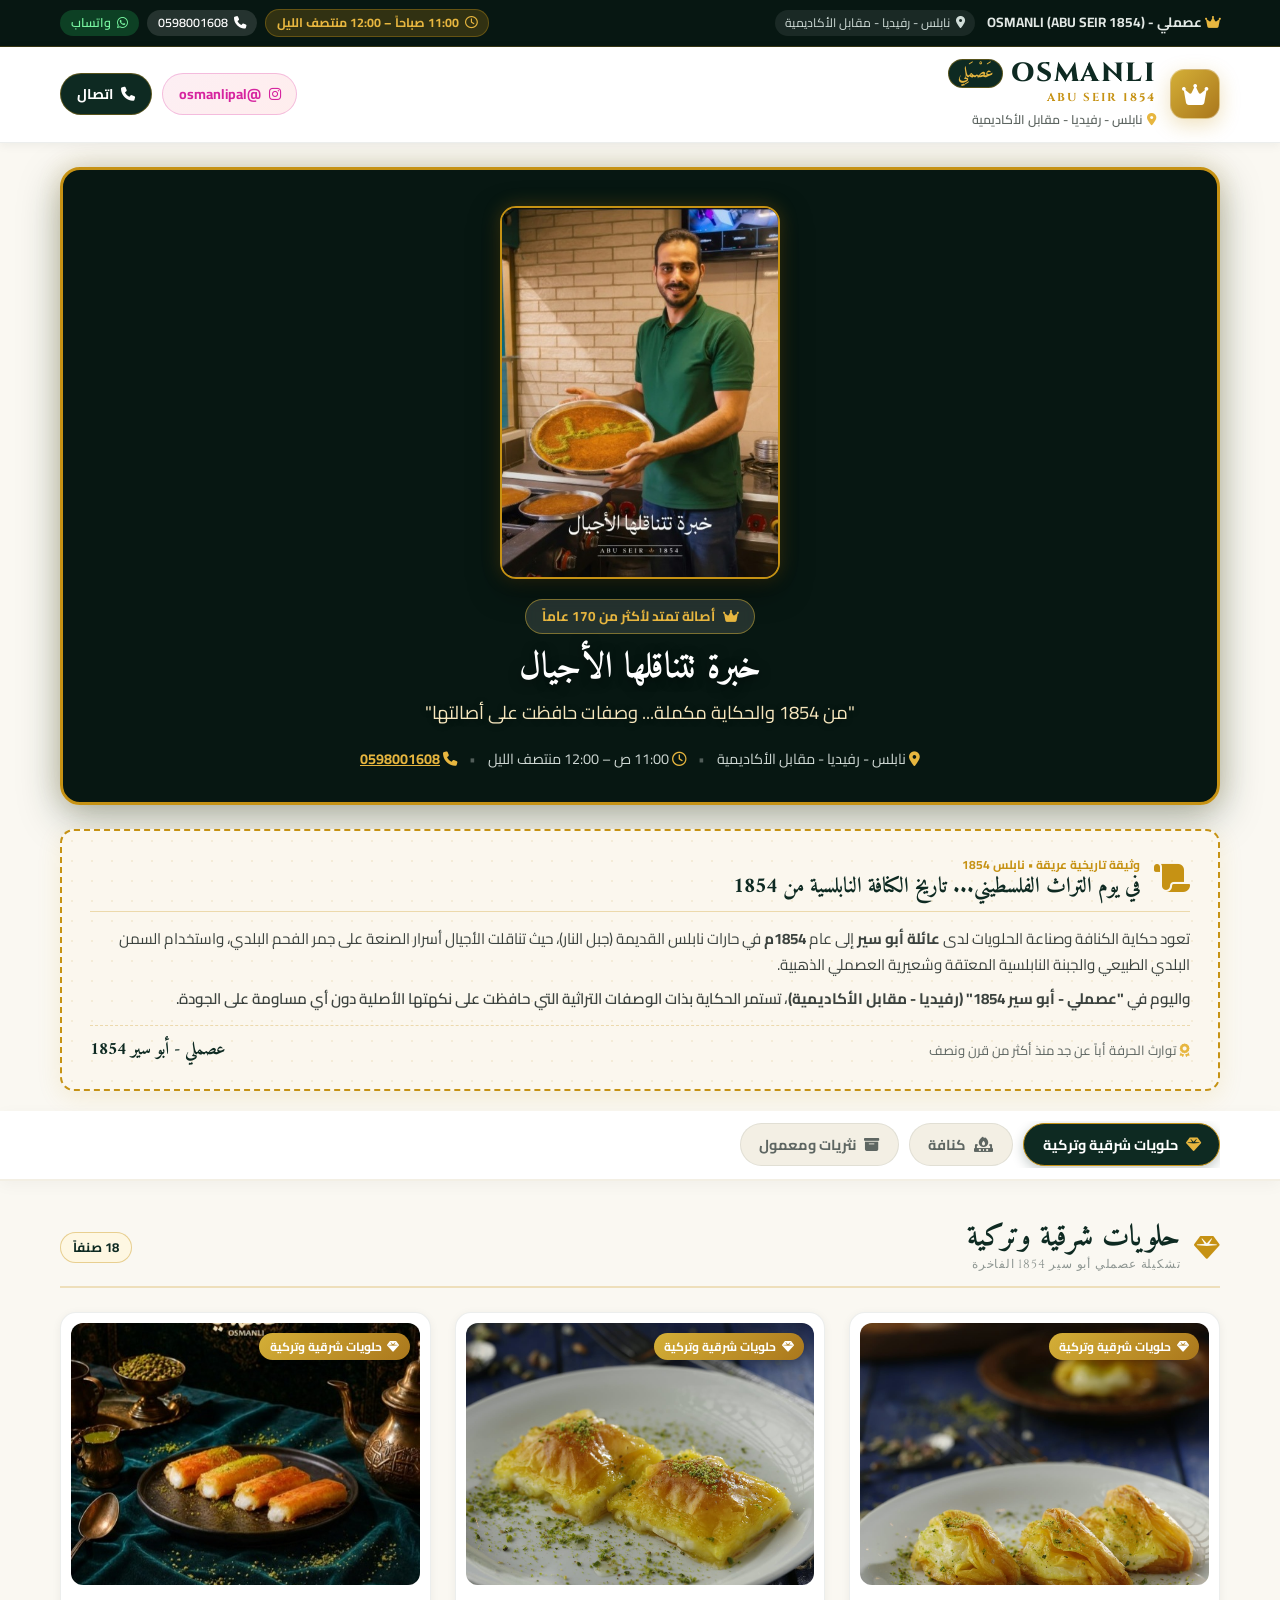
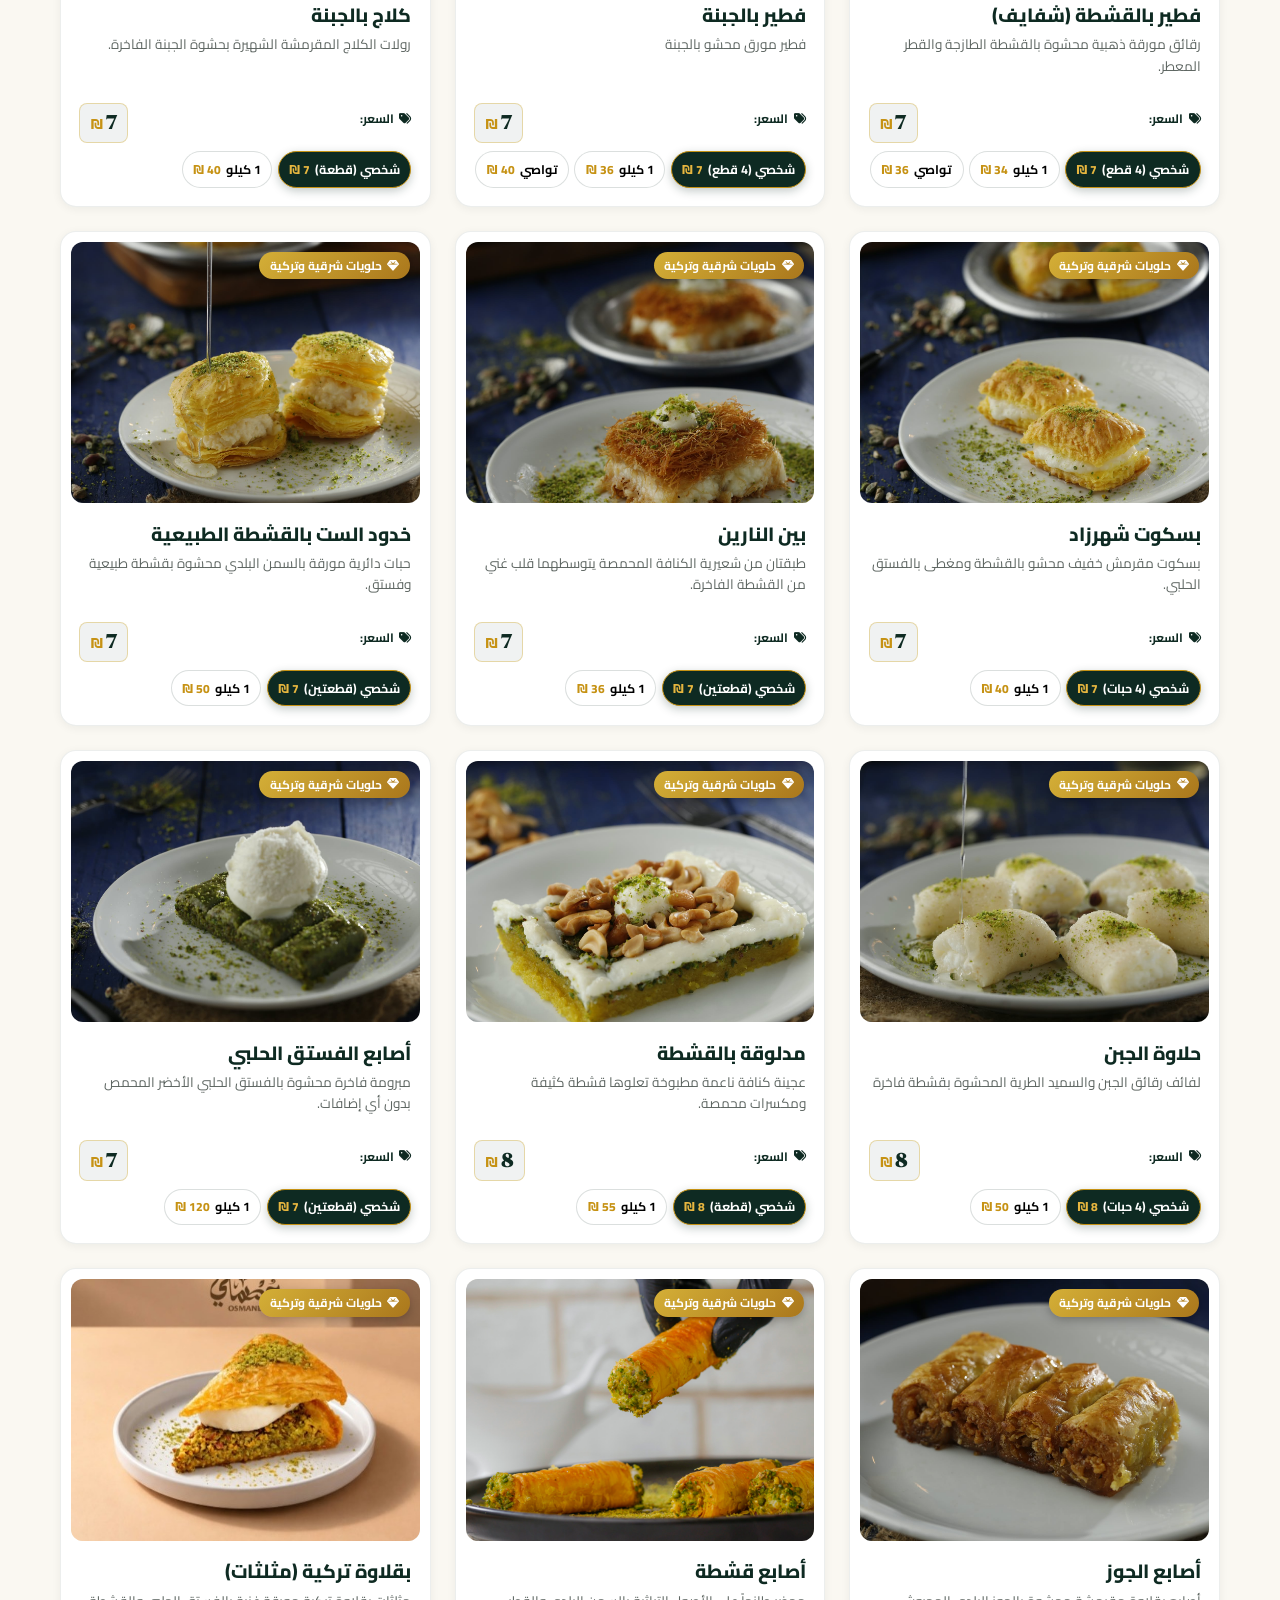
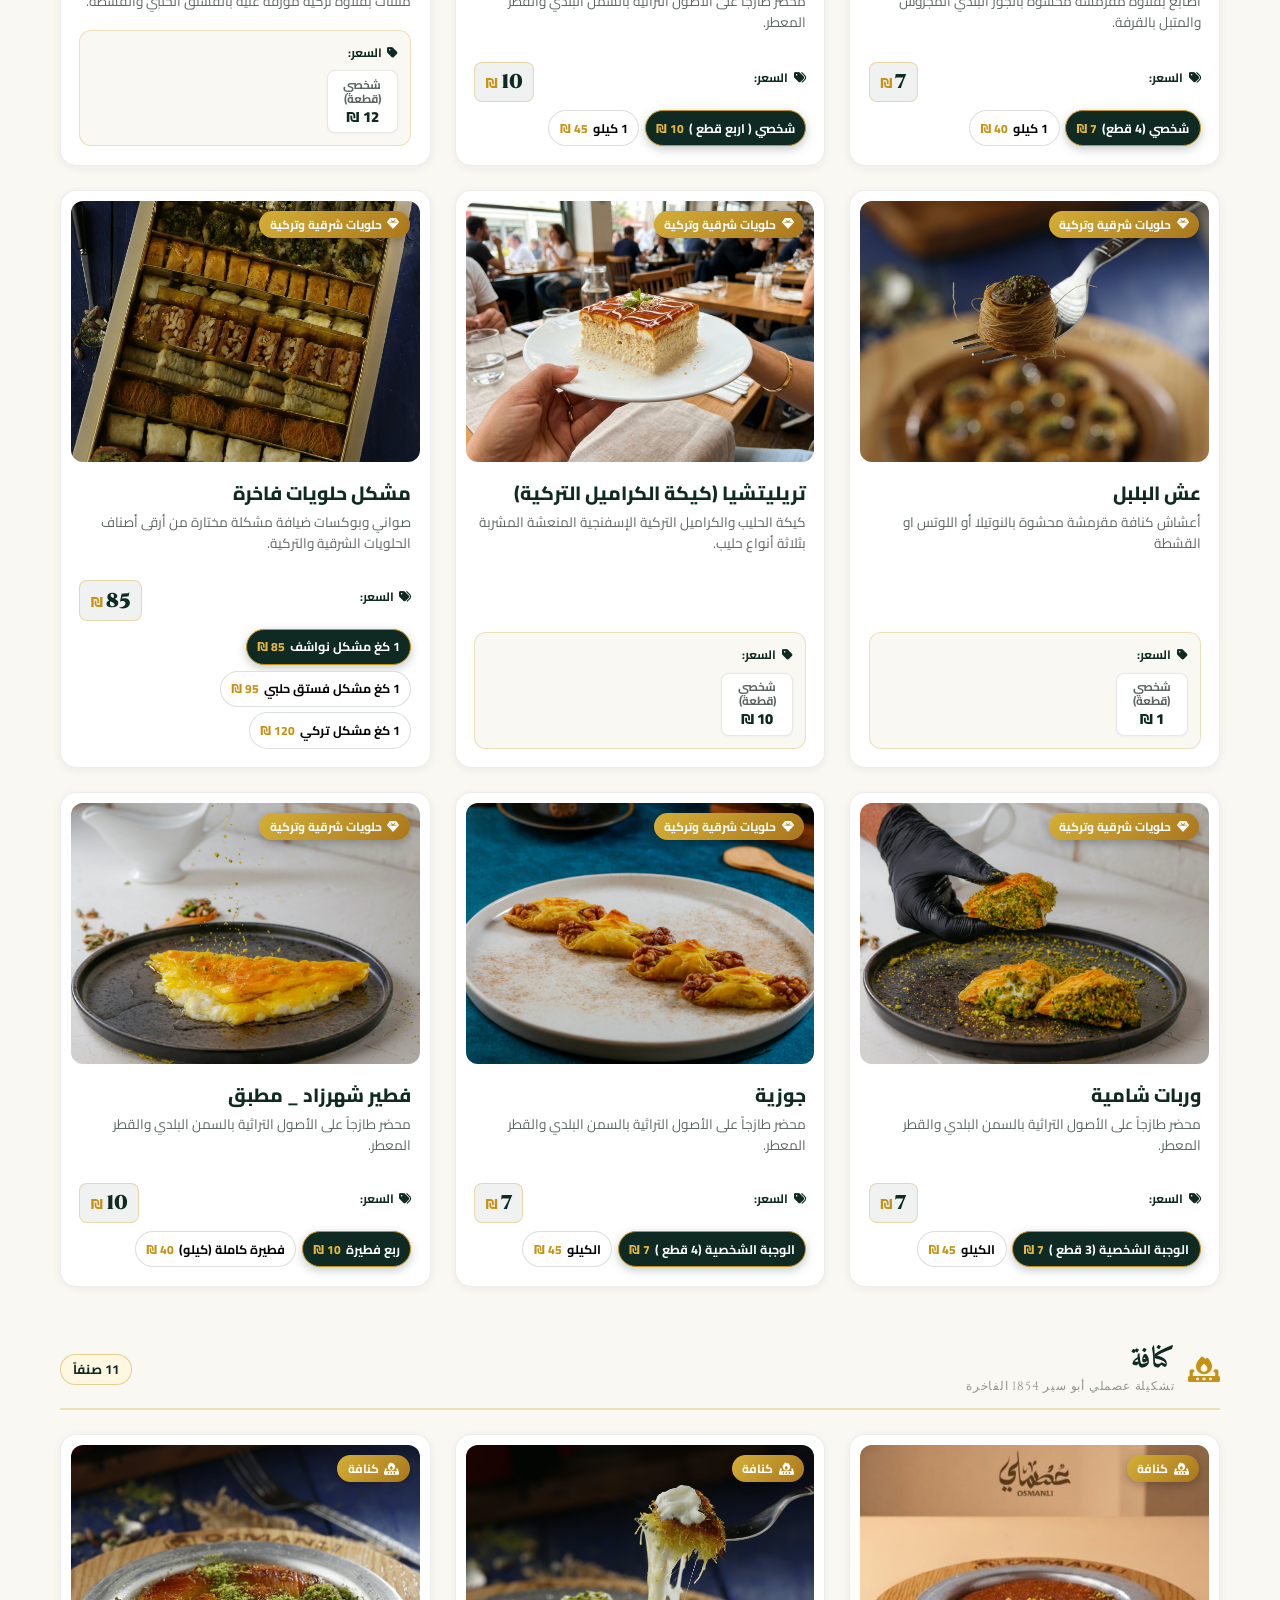
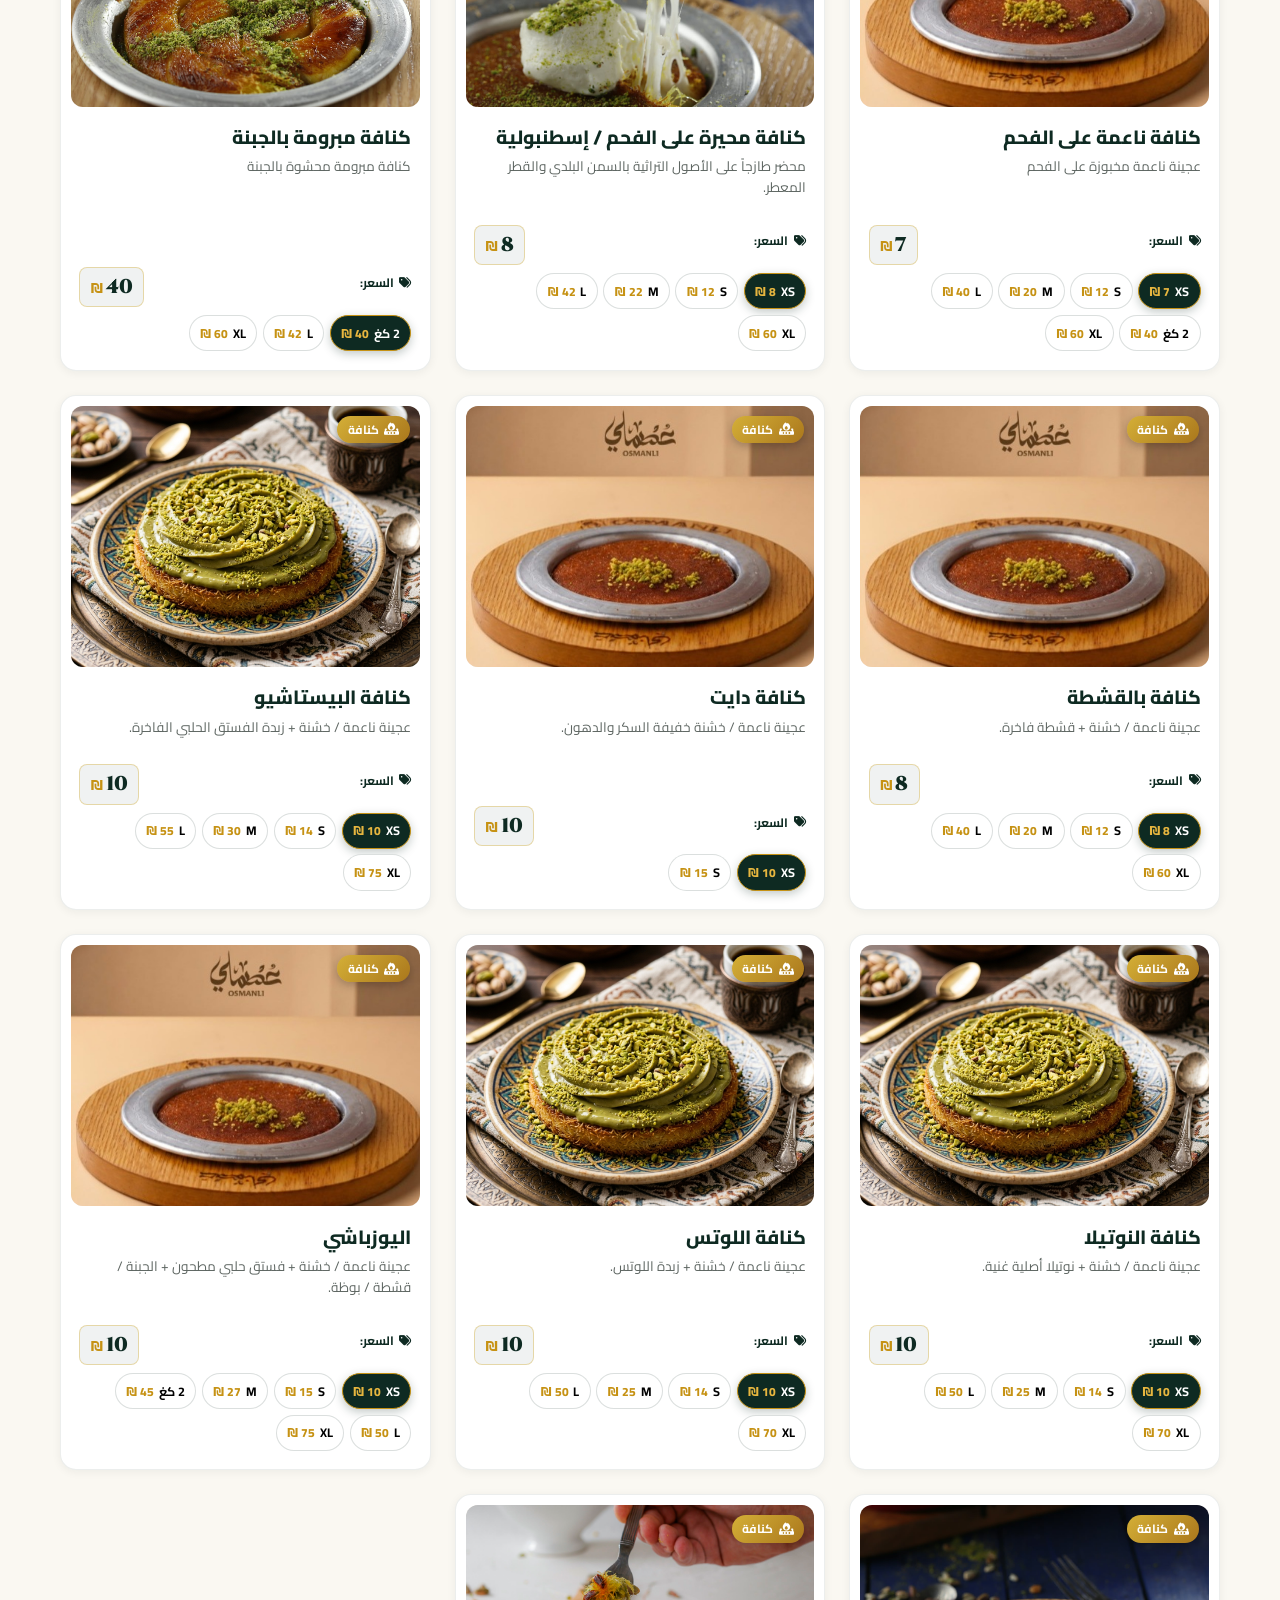
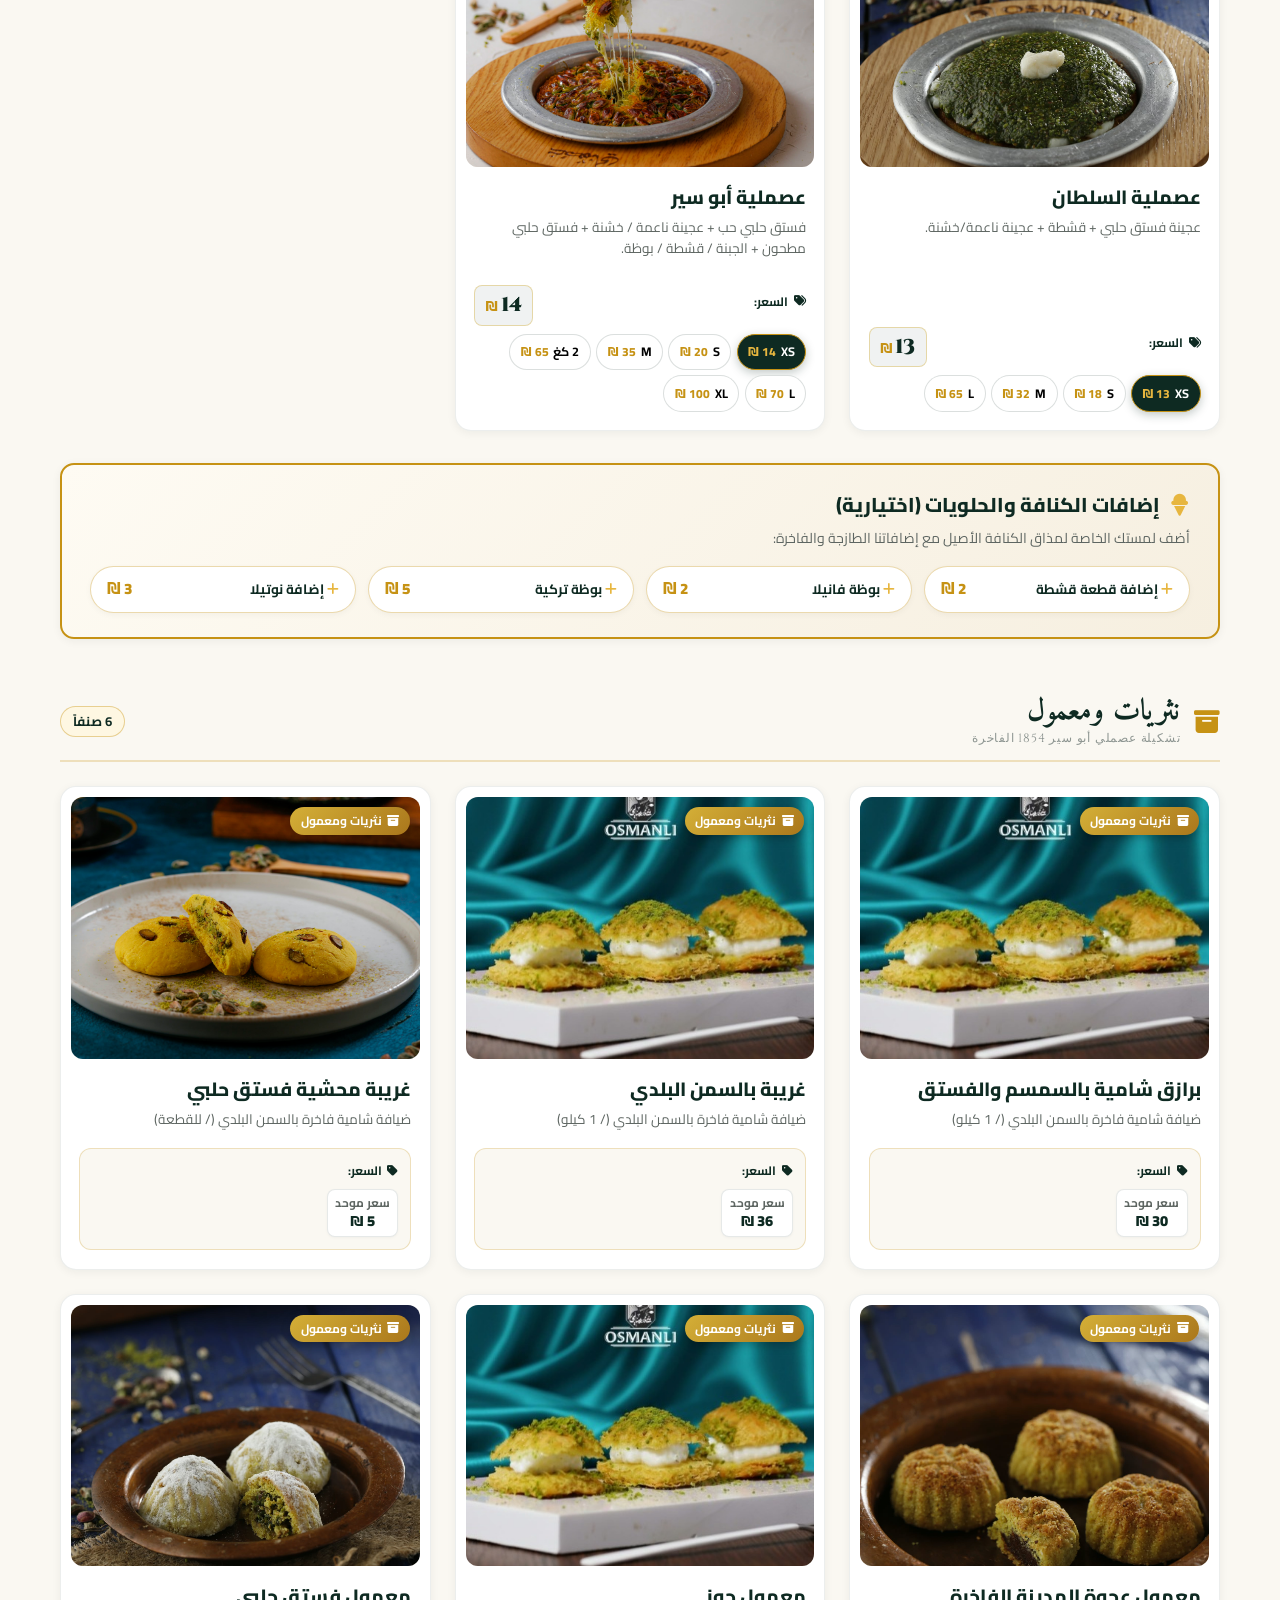
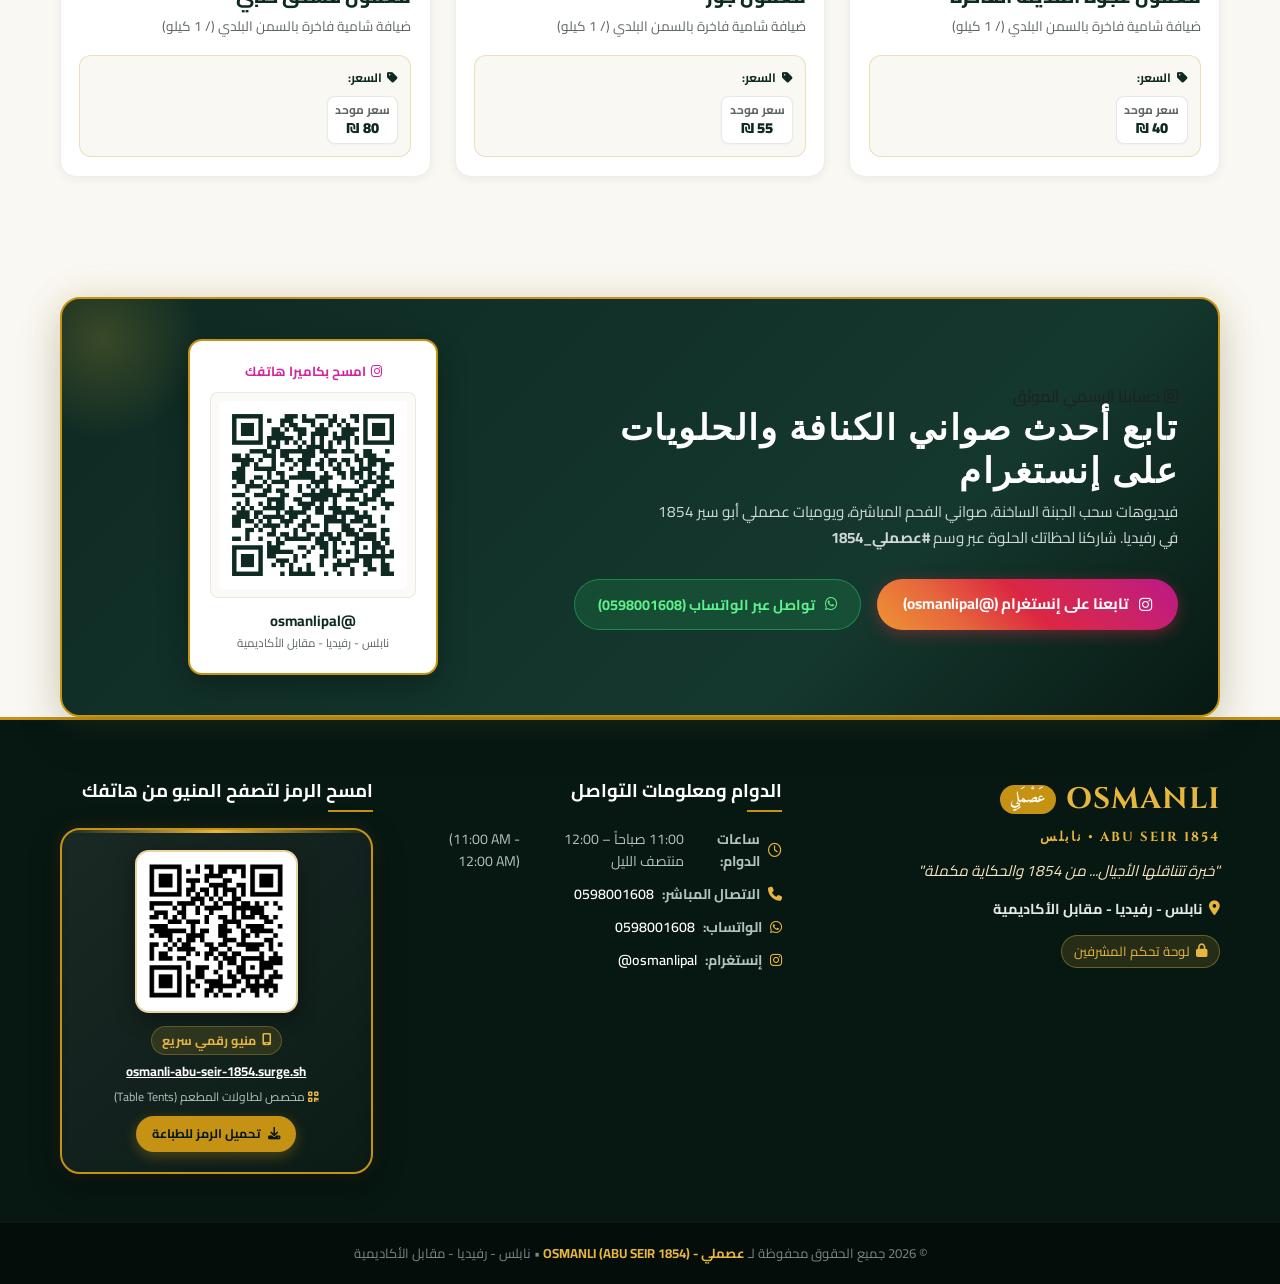
==== 200.html @ f77d9279 "Update menu items and details" ====
<!DOCTYPE html>
<html lang="ar" dir="rtl">
<head>
  <meta charset="UTF-8">
  <meta name="viewport" content="width=device-width, initial-scale=1.0, maximum-scale=1.0, user-scalable=no">
  <title>عصملي - OSMANLI (ABU SEIR 1854) | منيو الحلويات والكنافة - نابلس</title>
  
  <!-- Meta & Branding -->
  <meta name="description" content="عصملي - OSMANLI (ABU SEIR 1854) - منيو الكنافة والحلويات الشامية والتراثية - نابلس - رفيديا - مقابل الأكاديمية">
  <meta name="theme-color" content="#0e2a22">

  <!-- Google Fonts: Cairo, Amiri, Cinzel -->
  <link rel="preconnect" href="https://fonts.googleapis.com">
  <link rel="preconnect" href="https://fonts.gstatic.com" crossorigin>
  <link href="https://fonts.googleapis.com/css2?family=Amiri:ital,wght@0,700;1,400&family=Cairo:wght@300;400;600;700;800;900&family=Cinzel:wght@700;800;900&display=swap" rel="stylesheet">
  
  <!-- Font Awesome Icons -->
  <link rel="stylesheet" href="https://cdnjs.cloudflare.com/ajax/libs/font-awesome/6.5.1/css/all.min.css">

  <link rel="stylesheet" href="style.css">
  <style>
    .admin-access-badge {
      display: inline-flex;
      align-items: center;
      gap: 6px;
      background: rgba(212, 175, 55, 0.15);
      border: 1px solid rgba(212, 175, 55, 0.4);
      color: var(--color-gold-bright);
      padding: 5px 12px;
      border-radius: 20px;
      text-decoration: none;
      font-size: 0.82rem;
      transition: all 0.2s;
    }
    .admin-access-badge:hover {
      background: var(--color-gold);
      color: #071712;
    }
    .db-warning-banner {
      background: rgba(220, 53, 69, 0.2);
      border: 1px solid #dc3545;
      color: #ff8b94;
      padding: 15px;
      border-radius: 12px;
      margin: 20px auto;
      max-width: 900px;
      text-align: center;
      font-size: 0.95rem;
    }
  </style>
</head>
<body>

  <!-- Top Announcement Bar -->
  <aside class="top-announcement" aria-label="معلومات المحل والدوام">
    <div class="container announcement-content">
      <div class="announcement-left">
        <span><i class="fa-solid fa-crown gold-icon"></i> <strong>عصملي - OSMANLI (ABU SEIR 1854)</strong></span>
        <span class="location-badge"><i class="fa-solid fa-location-dot"></i> نابلس - رفيديا - مقابل الأكاديمية</span>
      </div>
      <div class="announcement-right">
        <span class="hours-badge"><i class="fa-regular fa-clock"></i> 11:00 صباحاً – 12:00 منتصف الليل</span>
        <a href="tel:0598001608" class="contact-pill" title="اتصال هاتفي مباشر"><i class="fa-solid fa-phone"></i> <span dir="ltr">0598001608</span></a>
        <a href="https://wa.me/970598001608" target="_blank" rel="noopener noreferrer" class="contact-pill whatsapp-pill" title="محادثة واتساب"><i class="fa-brands fa-whatsapp"></i> واتساب</a>
      </div>
    </div>
  </aside>

  <!-- Main Header -->
  <header class="main-header" role="banner">
    <div class="container header-container">
      <div class="brand">
        <div class="brand-logo-icon">
          <i class="fa-solid fa-crown"></i>
        </div>
        <div class="brand-text">
          <div class="brand-title-wrap">
            <h1 class="brand-title">OSMANLI</h1>
            <span class="brand-arabic-badge">عَصْمَلِي</span>
          </div>
          <span class="brand-since">ABU SEIR 1854</span>
          <span class="brand-subtitle"><i class="fa-solid fa-location-dot gold-icon"></i> نابلس - رفيديا - مقابل الأكاديمية</span>
        </div>
      </div>

      <div class="header-actions">
        <a href="https://www.instagram.com/osmanlipal/" target="_blank" rel="noopener noreferrer" class="btn-insta-header" title="تابعنا على إنستغرام @osmanlipal">
          <i class="fa-brands fa-instagram"></i>
          <span class="btn-text-desktop">@osmanlipal</span>
        </a>
        <a href="tel:0598001608" class="btn-call-header" title="اتصال هاتفي">
          <i class="fa-solid fa-phone"></i>
          <span class="btn-text-desktop">اتصال</span>
        </a>
      </div>
    </div>
  </header>

  <!-- Section 2: Heritage Hero Banner (Owner Spotlight) -->
  <section class="owner-spotlight-hero" aria-label="خبرة تتناقلها الأجيال">
    <div class="container">
      <div class="spotlight-frame">
        <div class="spotlight-image-container">
          <img src="images/owner_hero.jpg" alt="عصملي أبو سير 1854 - خبرة تتناقلها الأجيال" class="spotlight-img">
        </div>
        <div class="spotlight-content">
          <span class="spotlight-badge"><i class="fa-solid fa-crown gold-icon"></i> أصالة تمتد لأكثر من 170 عاماً</span>
          <h2 class="spotlight-title">خبرة تتناقلها الأجيال</h2>
          <p class="spotlight-quote">"من 1854 والحكاية مكملة... وصفات حافظت على أصالتها"</p>
          <div class="spotlight-meta">
            <span><i class="fa-solid fa-location-dot gold-icon"></i> نابلس - رفيديا - مقابل الأكاديمية</span>
            <span class="dot">•</span>
            <span><i class="fa-regular fa-clock gold-icon"></i> 11:00 ص – 12:00 منتصف الليل</span>
            <span class="dot">•</span>
            <span><i class="fa-solid fa-phone gold-icon"></i> <a href="tel:0598001608" dir="ltr">0598001608</a></span>
          </div>
        </div>
      </div>

      <!-- Heritage Story Parchment Card -->
      <div class="heritage-parchment-card" id="heritage-story">
        <div class="parchment-inner">
          <div class="parchment-header">
            <i class="fa-solid fa-scroll parchment-icon"></i>
            <div>
              <span class="parchment-tag">وثيقة تاريخية عريقة • نابلس 1854</span>
              <h3 class="parchment-title">في يوم التراث الفلسطيني... تاريخ الكنافة النابلسية من 1854</h3>
            </div>
          </div>
          <div class="parchment-body">
            <p>
              تعود حكاية الكنافة وصناعة الحلويات لدى <strong>عائلة أبو سير</strong> إلى عام <strong>1854م</strong> في حارات نابلس القديمة (جبل النار)، حيث تناقلت الأجيال أسرار الصنعة على جمر الفحم البلدي، واستخدام السمن البلدي الطبيعي والجبنة النابلسية المعتقة وشعيرية العصملي الذهبية.
            </p>
            <p class="parchment-highlight">
              واليوم في <strong>"عصملي - أبو سير 1854" (رفيديا - مقابل الأكاديمية)</strong>، تستمر الحكاية بذات الوصفات التراثية التي حافظت على نكهتها الأصلية دون أي مساومة على الجودة.
            </p>
          </div>
          <div class="parchment-footer">
            <span><i class="fa-solid fa-award gold-icon"></i> توارث الحرفة أباً عن جد منذ أكثر من قرن ونصف</span>
            <span class="parchment-signature">عصملي - أبو سير 1854</span>
          </div>
        </div>
      </div>

    </div>
  </section>

  <!-- تنبيه في حال تعذر الاتصال بالقاعدة -->
  
  <!-- Sticky Categories Navigation -->
      <nav class="categories-nav-wrapper" id="sticky-categories-nav" aria-label="أقسام المنيو">
      <div class="container">
        <ul class="categories-list">
                                  <li>
              <a href="#cat-section-e664aa68a7b573d3e1a55254e7d0ded6" class="category-nav-link active">
                <i class="fa-solid fa-gem"></i> حلويات شرقية وتركية              </a>
            </li>
                                  <li>
              <a href="#cat-section-3755b19ab1844cfb4c63342fa8434387" class="category-nav-link ">
                <i class="fa-solid fa-fire-burner"></i> كنافة              </a>
            </li>
                                  <li>
              <a href="#cat-section-5dc4f3a1f53f4e672e556f18a0e96256" class="category-nav-link ">
                <i class="fa-solid fa-box-archive"></i> نثريات ومعمول              </a>
            </li>
                  </ul>
      </div>
    </nav>
  
  <!-- Main Menu Showcase (Dynamic from MySQL) -->
  <main class="menu-main-content">
    <div class="container">

      
                            <section id="cat-section-e664aa68a7b573d3e1a55254e7d0ded6" class="menu-section">
            <div class="section-header">
              <div class="section-title-wrap">
                <i class="fa-solid fa-gem section-icon"></i>
                <div>
                  <h2 class="section-title">حلويات شرقية وتركية</h2>
                  <span class="section-subtitle">تشكيلة عصملي أبو سير 1854 الفاخرة</span>
                </div>
              </div>
              <span class="section-counter">18 صنفاً</span>
            </div>

            <div class="menu-grid">
                                              <article class="menu-card">
                  <div class="card-media-wrapper">
                    <img src="uploads/dish_6aca17542b562_1791629140.jpg" alt="فطير بالقشطة (شفايف)" class="card-img" loading="lazy" onerror="this.src='images/knafeh_charcoal.jpg'">
                    <span class="card-badge"><i class="fa-solid fa-gem"></i> حلويات شرقية وتركية</span>
                  </div>
                  <div class="card-body">
                    <h3 class="card-title">فطير بالقشطة (شفايف)</h3>
                    <p class="card-desc">رقائق مورقة ذهبية محشوة بالقشطة الطازجة والقطر المعطر.</p>
                    
                                          <!-- متعدد الأحجام والأسعار (Multiple Sizes & Dynamic Pricing) -->
                      <div class="dynamic-card-pricing" data-item-id="12">
                        <div class="pricing-top-row">
                          <span class="pricing-label"><i class="fa-solid fa-tags"></i> السعر:</span>
                          <div class="selected-price-display" title="السعر الحالي للحجم المحدد">
                            <span class="price-val" id="price-display-12">7</span>
                            <span class="price-curr">₪</span>
                          </div>
                        </div>
                        <div class="size-chips-wrapper" role="radiogroup" aria-label="أحجام فطير بالقشطة (شفايف)">
                                                      <button type="button" 
                                    class="size-choice-chip active" 
                                    data-price="7" 
                                    data-target="price-display-12"
                                    title="شخصي (4 قطع): 7 ₪"
                                    aria-pressed="true">
                              <span class="chip-size-title">شخصي (4 قطع)</span>
                              <span class="chip-size-cost">7 ₪</span>
                            </button>
                                                      <button type="button" 
                                    class="size-choice-chip " 
                                    data-price="34" 
                                    data-target="price-display-12"
                                    title="1 كيلو: 34 ₪"
                                    aria-pressed="false">
                              <span class="chip-size-title">1 كيلو</span>
                              <span class="chip-size-cost">34 ₪</span>
                            </button>
                                                      <button type="button" 
                                    class="size-choice-chip " 
                                    data-price="36" 
                                    data-target="price-display-12"
                                    title="تواصي: 36 ₪"
                                    aria-pressed="false">
                              <span class="chip-size-title">تواصي</span>
                              <span class="chip-size-cost">36 ₪</span>
                            </button>
                                                  </div>
                      </div>
                                      </div>
                </article>
                                              <article class="menu-card">
                  <div class="card-media-wrapper">
                    <img src="uploads/dish_6aca16e659ed8_1791629030.jpg" alt="فطير بالجبنة" class="card-img" loading="lazy" onerror="this.src='images/knafeh_charcoal.jpg'">
                    <span class="card-badge"><i class="fa-solid fa-gem"></i> حلويات شرقية وتركية</span>
                  </div>
                  <div class="card-body">
                    <h3 class="card-title">فطير بالجبنة</h3>
                    <p class="card-desc">فطير مورق محشو بالجبنة</p>
                    
                                          <!-- متعدد الأحجام والأسعار (Multiple Sizes & Dynamic Pricing) -->
                      <div class="dynamic-card-pricing" data-item-id="13">
                        <div class="pricing-top-row">
                          <span class="pricing-label"><i class="fa-solid fa-tags"></i> السعر:</span>
                          <div class="selected-price-display" title="السعر الحالي للحجم المحدد">
                            <span class="price-val" id="price-display-13">7</span>
                            <span class="price-curr">₪</span>
                          </div>
                        </div>
                        <div class="size-chips-wrapper" role="radiogroup" aria-label="أحجام فطير بالجبنة">
                                                      <button type="button" 
                                    class="size-choice-chip active" 
                                    data-price="7" 
                                    data-target="price-display-13"
                                    title="شخصي (4 قطع): 7 ₪"
                                    aria-pressed="true">
                              <span class="chip-size-title">شخصي (4 قطع)</span>
                              <span class="chip-size-cost">7 ₪</span>
                            </button>
                                                      <button type="button" 
                                    class="size-choice-chip " 
                                    data-price="36" 
                                    data-target="price-display-13"
                                    title="1 كيلو: 36 ₪"
                                    aria-pressed="false">
                              <span class="chip-size-title">1 كيلو</span>
                              <span class="chip-size-cost">36 ₪</span>
                            </button>
                                                      <button type="button" 
                                    class="size-choice-chip " 
                                    data-price="40" 
                                    data-target="price-display-13"
                                    title="تواصي: 40 ₪"
                                    aria-pressed="false">
                              <span class="chip-size-title">تواصي</span>
                              <span class="chip-size-cost">40 ₪</span>
                            </button>
                                                  </div>
                      </div>
                                      </div>
                </article>
                                              <article class="menu-card">
                  <div class="card-media-wrapper">
                    <img src="images/kellaj_cheese.jpg" alt="كلاج بالجبنة" class="card-img" loading="lazy" onerror="this.src='images/knafeh_charcoal.jpg'">
                    <span class="card-badge"><i class="fa-solid fa-gem"></i> حلويات شرقية وتركية</span>
                  </div>
                  <div class="card-body">
                    <h3 class="card-title">كلاج بالجبنة</h3>
                    <p class="card-desc">رولات الكلاج المقرمشة الشهيرة بحشوة الجبنة الفاخرة.</p>
                    
                                          <!-- متعدد الأحجام والأسعار (Multiple Sizes & Dynamic Pricing) -->
                      <div class="dynamic-card-pricing" data-item-id="14">
                        <div class="pricing-top-row">
                          <span class="pricing-label"><i class="fa-solid fa-tags"></i> السعر:</span>
                          <div class="selected-price-display" title="السعر الحالي للحجم المحدد">
                            <span class="price-val" id="price-display-14">7</span>
                            <span class="price-curr">₪</span>
                          </div>
                        </div>
                        <div class="size-chips-wrapper" role="radiogroup" aria-label="أحجام كلاج بالجبنة">
                                                      <button type="button" 
                                    class="size-choice-chip active" 
                                    data-price="7" 
                                    data-target="price-display-14"
                                    title="شخصي (قطعة): 7 ₪"
                                    aria-pressed="true">
                              <span class="chip-size-title">شخصي (قطعة)</span>
                              <span class="chip-size-cost">7 ₪</span>
                            </button>
                                                      <button type="button" 
                                    class="size-choice-chip " 
                                    data-price="40" 
                                    data-target="price-display-14"
                                    title="1 كيلو: 40 ₪"
                                    aria-pressed="false">
                              <span class="chip-size-title">1 كيلو</span>
                              <span class="chip-size-cost">40 ₪</span>
                            </button>
                                                  </div>
                      </div>
                                      </div>
                </article>
                                              <article class="menu-card">
                  <div class="card-media-wrapper">
                    <img src="uploads/dish_6aca16bf56ac6_1791628991.jpg" alt="بسكوت شهرزاد" class="card-img" loading="lazy" onerror="this.src='images/knafeh_charcoal.jpg'">
                    <span class="card-badge"><i class="fa-solid fa-gem"></i> حلويات شرقية وتركية</span>
                  </div>
                  <div class="card-body">
                    <h3 class="card-title">بسكوت شهرزاد</h3>
                    <p class="card-desc">بسكوت مقرمش خفيف محشو بالقشطة ومغطى بالفستق الحلبي.</p>
                    
                                          <!-- متعدد الأحجام والأسعار (Multiple Sizes & Dynamic Pricing) -->
                      <div class="dynamic-card-pricing" data-item-id="15">
                        <div class="pricing-top-row">
                          <span class="pricing-label"><i class="fa-solid fa-tags"></i> السعر:</span>
                          <div class="selected-price-display" title="السعر الحالي للحجم المحدد">
                            <span class="price-val" id="price-display-15">7</span>
                            <span class="price-curr">₪</span>
                          </div>
                        </div>
                        <div class="size-chips-wrapper" role="radiogroup" aria-label="أحجام بسكوت شهرزاد">
                                                      <button type="button" 
                                    class="size-choice-chip active" 
                                    data-price="7" 
                                    data-target="price-display-15"
                                    title="شخصي (4 حبات): 7 ₪"
                                    aria-pressed="true">
                              <span class="chip-size-title">شخصي (4 حبات)</span>
                              <span class="chip-size-cost">7 ₪</span>
                            </button>
                                                      <button type="button" 
                                    class="size-choice-chip " 
                                    data-price="40" 
                                    data-target="price-display-15"
                                    title="1 كيلو: 40 ₪"
                                    aria-pressed="false">
                              <span class="chip-size-title">1 كيلو</span>
                              <span class="chip-size-cost">40 ₪</span>
                            </button>
                                                  </div>
                      </div>
                                      </div>
                </article>
                                              <article class="menu-card">
                  <div class="card-media-wrapper">
                    <img src="uploads/dish_6aca169b16986_1791628955.jpg" alt="بين النارين" class="card-img" loading="lazy" onerror="this.src='images/knafeh_charcoal.jpg'">
                    <span class="card-badge"><i class="fa-solid fa-gem"></i> حلويات شرقية وتركية</span>
                  </div>
                  <div class="card-body">
                    <h3 class="card-title">بين النارين</h3>
                    <p class="card-desc">طبقتان من شعيرية الكنافة المحمصة يتوسطهما قلب غني من القشطة الفاخرة.</p>
                    
                                          <!-- متعدد الأحجام والأسعار (Multiple Sizes & Dynamic Pricing) -->
                      <div class="dynamic-card-pricing" data-item-id="16">
                        <div class="pricing-top-row">
                          <span class="pricing-label"><i class="fa-solid fa-tags"></i> السعر:</span>
                          <div class="selected-price-display" title="السعر الحالي للحجم المحدد">
                            <span class="price-val" id="price-display-16">7</span>
                            <span class="price-curr">₪</span>
                          </div>
                        </div>
                        <div class="size-chips-wrapper" role="radiogroup" aria-label="أحجام بين النارين">
                                                      <button type="button" 
                                    class="size-choice-chip active" 
                                    data-price="7" 
                                    data-target="price-display-16"
                                    title="شخصي (قطعتين): 7 ₪"
                                    aria-pressed="true">
                              <span class="chip-size-title">شخصي (قطعتين)</span>
                              <span class="chip-size-cost">7 ₪</span>
                            </button>
                                                      <button type="button" 
                                    class="size-choice-chip " 
                                    data-price="36" 
                                    data-target="price-display-16"
                                    title="1 كيلو: 36 ₪"
                                    aria-pressed="false">
                              <span class="chip-size-title">1 كيلو</span>
                              <span class="chip-size-cost">36 ₪</span>
                            </button>
                                                  </div>
                      </div>
                                      </div>
                </article>
                                              <article class="menu-card">
                  <div class="card-media-wrapper">
                    <img src="uploads/dish_6aca1677ecfbb_1791628919.jpg" alt="خدود الست بالقشطة الطبيعية" class="card-img" loading="lazy" onerror="this.src='images/knafeh_charcoal.jpg'">
                    <span class="card-badge"><i class="fa-solid fa-gem"></i> حلويات شرقية وتركية</span>
                  </div>
                  <div class="card-body">
                    <h3 class="card-title">خدود الست بالقشطة الطبيعية</h3>
                    <p class="card-desc">حبات دائرية مورقة بالسمن البلدي محشوة بقشطة طبيعية وفستق.</p>
                    
                                          <!-- متعدد الأحجام والأسعار (Multiple Sizes & Dynamic Pricing) -->
                      <div class="dynamic-card-pricing" data-item-id="17">
                        <div class="pricing-top-row">
                          <span class="pricing-label"><i class="fa-solid fa-tags"></i> السعر:</span>
                          <div class="selected-price-display" title="السعر الحالي للحجم المحدد">
                            <span class="price-val" id="price-display-17">7</span>
                            <span class="price-curr">₪</span>
                          </div>
                        </div>
                        <div class="size-chips-wrapper" role="radiogroup" aria-label="أحجام خدود الست بالقشطة الطبيعية">
                                                      <button type="button" 
                                    class="size-choice-chip active" 
                                    data-price="7" 
                                    data-target="price-display-17"
                                    title="شخصي (قطعتين): 7 ₪"
                                    aria-pressed="true">
                              <span class="chip-size-title">شخصي (قطعتين)</span>
                              <span class="chip-size-cost">7 ₪</span>
                            </button>
                                                      <button type="button" 
                                    class="size-choice-chip " 
                                    data-price="50" 
                                    data-target="price-display-17"
                                    title="1 كيلو: 50 ₪"
                                    aria-pressed="false">
                              <span class="chip-size-title">1 كيلو</span>
                              <span class="chip-size-cost">50 ₪</span>
                            </button>
                                                  </div>
                      </div>
                                      </div>
                </article>
                                              <article class="menu-card">
                  <div class="card-media-wrapper">
                    <img src="uploads/dish_6aca163aa41e9_1791628858.jpg" alt="حلاوة الجبن" class="card-img" loading="lazy" onerror="this.src='images/knafeh_charcoal.jpg'">
                    <span class="card-badge"><i class="fa-solid fa-gem"></i> حلويات شرقية وتركية</span>
                  </div>
                  <div class="card-body">
                    <h3 class="card-title">حلاوة الجبن</h3>
                    <p class="card-desc">لفائف رقائق الجبن والسميد الطرية المحشوة بقشطة فاخرة</p>
                    
                                          <!-- متعدد الأحجام والأسعار (Multiple Sizes & Dynamic Pricing) -->
                      <div class="dynamic-card-pricing" data-item-id="18">
                        <div class="pricing-top-row">
                          <span class="pricing-label"><i class="fa-solid fa-tags"></i> السعر:</span>
                          <div class="selected-price-display" title="السعر الحالي للحجم المحدد">
                            <span class="price-val" id="price-display-18">8</span>
                            <span class="price-curr">₪</span>
                          </div>
                        </div>
                        <div class="size-chips-wrapper" role="radiogroup" aria-label="أحجام حلاوة الجبن">
                                                      <button type="button" 
                                    class="size-choice-chip active" 
                                    data-price="8" 
                                    data-target="price-display-18"
                                    title="شخصي (4 حبات): 8 ₪"
                                    aria-pressed="true">
                              <span class="chip-size-title">شخصي (4 حبات)</span>
                              <span class="chip-size-cost">8 ₪</span>
                            </button>
                                                      <button type="button" 
                                    class="size-choice-chip " 
                                    data-price="50" 
                                    data-target="price-display-18"
                                    title="1 كيلو: 50 ₪"
                                    aria-pressed="false">
                              <span class="chip-size-title">1 كيلو</span>
                              <span class="chip-size-cost">50 ₪</span>
                            </button>
                                                  </div>
                      </div>
                                      </div>
                </article>
                                              <article class="menu-card">
                  <div class="card-media-wrapper">
                    <img src="uploads/dish_6aca1619a40de_1791628825.jpg" alt="مدلوقة بالقشطة" class="card-img" loading="lazy" onerror="this.src='images/knafeh_charcoal.jpg'">
                    <span class="card-badge"><i class="fa-solid fa-gem"></i> حلويات شرقية وتركية</span>
                  </div>
                  <div class="card-body">
                    <h3 class="card-title">مدلوقة بالقشطة</h3>
                    <p class="card-desc">عجينة كنافة ناعمة مطبوخة تعلوها قشطة كثيفة ومكسرات محمصة.</p>
                    
                                          <!-- متعدد الأحجام والأسعار (Multiple Sizes & Dynamic Pricing) -->
                      <div class="dynamic-card-pricing" data-item-id="19">
                        <div class="pricing-top-row">
                          <span class="pricing-label"><i class="fa-solid fa-tags"></i> السعر:</span>
                          <div class="selected-price-display" title="السعر الحالي للحجم المحدد">
                            <span class="price-val" id="price-display-19">8</span>
                            <span class="price-curr">₪</span>
                          </div>
                        </div>
                        <div class="size-chips-wrapper" role="radiogroup" aria-label="أحجام مدلوقة بالقشطة">
                                                      <button type="button" 
                                    class="size-choice-chip active" 
                                    data-price="8" 
                                    data-target="price-display-19"
                                    title="شخصي (قطعة): 8 ₪"
                                    aria-pressed="true">
                              <span class="chip-size-title">شخصي (قطعة)</span>
                              <span class="chip-size-cost">8 ₪</span>
                            </button>
                                                      <button type="button" 
                                    class="size-choice-chip " 
                                    data-price="55" 
                                    data-target="price-display-19"
                                    title="1 كيلو: 55 ₪"
                                    aria-pressed="false">
                              <span class="chip-size-title">1 كيلو</span>
                              <span class="chip-size-cost">55 ₪</span>
                            </button>
                                                  </div>
                      </div>
                                      </div>
                </article>
                                              <article class="menu-card">
                  <div class="card-media-wrapper">
                    <img src="uploads/dish_6aca16017d539_1791628801.jpg" alt="أصابع الفستق الحلبي" class="card-img" loading="lazy" onerror="this.src='images/knafeh_charcoal.jpg'">
                    <span class="card-badge"><i class="fa-solid fa-gem"></i> حلويات شرقية وتركية</span>
                  </div>
                  <div class="card-body">
                    <h3 class="card-title">أصابع الفستق الحلبي</h3>
                    <p class="card-desc">مبرومة فاخرة محشوة بالفستق الحلبي الأخضر المحمص بدون أي إضافات.</p>
                    
                                          <!-- متعدد الأحجام والأسعار (Multiple Sizes & Dynamic Pricing) -->
                      <div class="dynamic-card-pricing" data-item-id="20">
                        <div class="pricing-top-row">
                          <span class="pricing-label"><i class="fa-solid fa-tags"></i> السعر:</span>
                          <div class="selected-price-display" title="السعر الحالي للحجم المحدد">
                            <span class="price-val" id="price-display-20">7</span>
                            <span class="price-curr">₪</span>
                          </div>
                        </div>
                        <div class="size-chips-wrapper" role="radiogroup" aria-label="أحجام أصابع الفستق الحلبي">
                                                      <button type="button" 
                                    class="size-choice-chip active" 
                                    data-price="7" 
                                    data-target="price-display-20"
                                    title="شخصي (قطعتين): 7 ₪"
                                    aria-pressed="true">
                              <span class="chip-size-title">شخصي (قطعتين)</span>
                              <span class="chip-size-cost">7 ₪</span>
                            </button>
                                                      <button type="button" 
                                    class="size-choice-chip " 
                                    data-price="120" 
                                    data-target="price-display-20"
                                    title="1 كيلو: 120 ₪"
                                    aria-pressed="false">
                              <span class="chip-size-title">1 كيلو</span>
                              <span class="chip-size-cost">120 ₪</span>
                            </button>
                                                  </div>
                      </div>
                                      </div>
                </article>
                                              <article class="menu-card">
                  <div class="card-media-wrapper">
                    <img src="uploads/dish_6aca15c992c80_1791628745.jpg" alt="أصابع الجوز" class="card-img" loading="lazy" onerror="this.src='images/knafeh_charcoal.jpg'">
                    <span class="card-badge"><i class="fa-solid fa-gem"></i> حلويات شرقية وتركية</span>
                  </div>
                  <div class="card-body">
                    <h3 class="card-title">أصابع الجوز</h3>
                    <p class="card-desc">أصابع بقلاوة مقرمشة محشوة بالجوز البلدي المجروش والمتبل بالقرفة.</p>
                    
                                          <!-- متعدد الأحجام والأسعار (Multiple Sizes & Dynamic Pricing) -->
                      <div class="dynamic-card-pricing" data-item-id="21">
                        <div class="pricing-top-row">
                          <span class="pricing-label"><i class="fa-solid fa-tags"></i> السعر:</span>
                          <div class="selected-price-display" title="السعر الحالي للحجم المحدد">
                            <span class="price-val" id="price-display-21">7</span>
                            <span class="price-curr">₪</span>
                          </div>
                        </div>
                        <div class="size-chips-wrapper" role="radiogroup" aria-label="أحجام أصابع الجوز">
                                                      <button type="button" 
                                    class="size-choice-chip active" 
                                    data-price="7" 
                                    data-target="price-display-21"
                                    title="شخصي (4 قطع): 7 ₪"
                                    aria-pressed="true">
                              <span class="chip-size-title">شخصي (4 قطع)</span>
                              <span class="chip-size-cost">7 ₪</span>
                            </button>
                                                      <button type="button" 
                                    class="size-choice-chip " 
                                    data-price="40" 
                                    data-target="price-display-21"
                                    title="1 كيلو: 40 ₪"
                                    aria-pressed="false">
                              <span class="chip-size-title">1 كيلو</span>
                              <span class="chip-size-cost">40 ₪</span>
                            </button>
                                                  </div>
                      </div>
                                      </div>
                </article>
                                              <article class="menu-card">
                  <div class="card-media-wrapper">
                    <img src="uploads/dish_6aca283cdfdc8_1791633468.jpg" alt="أصابع قشطة" class="card-img" loading="lazy" onerror="this.src='images/knafeh_charcoal.jpg'">
                    <span class="card-badge"><i class="fa-solid fa-gem"></i> حلويات شرقية وتركية</span>
                  </div>
                  <div class="card-body">
                    <h3 class="card-title">أصابع قشطة</h3>
                    <p class="card-desc">محضر طازجاً على الأصول التراثية بالسمن البلدي والقطر المعطر.</p>
                    
                                          <!-- متعدد الأحجام والأسعار (Multiple Sizes & Dynamic Pricing) -->
                      <div class="dynamic-card-pricing" data-item-id="22">
                        <div class="pricing-top-row">
                          <span class="pricing-label"><i class="fa-solid fa-tags"></i> السعر:</span>
                          <div class="selected-price-display" title="السعر الحالي للحجم المحدد">
                            <span class="price-val" id="price-display-22">10</span>
                            <span class="price-curr">₪</span>
                          </div>
                        </div>
                        <div class="size-chips-wrapper" role="radiogroup" aria-label="أحجام أصابع قشطة">
                                                      <button type="button" 
                                    class="size-choice-chip active" 
                                    data-price="10" 
                                    data-target="price-display-22"
                                    title="شخصي ( اربع قطع ): 10 ₪"
                                    aria-pressed="true">
                              <span class="chip-size-title">شخصي ( اربع قطع )</span>
                              <span class="chip-size-cost">10 ₪</span>
                            </button>
                                                      <button type="button" 
                                    class="size-choice-chip " 
                                    data-price="45" 
                                    data-target="price-display-22"
                                    title="1 كيلو: 45 ₪"
                                    aria-pressed="false">
                              <span class="chip-size-title">1 كيلو</span>
                              <span class="chip-size-cost">45 ₪</span>
                            </button>
                                                  </div>
                      </div>
                                      </div>
                </article>
                                              <article class="menu-card">
                  <div class="card-media-wrapper">
                    <img src="images/baklava_turkish.jpg" alt="بقلاوة تركية (مثلثات)" class="card-img" loading="lazy" onerror="this.src='images/knafeh_charcoal.jpg'">
                    <span class="card-badge"><i class="fa-solid fa-gem"></i> حلويات شرقية وتركية</span>
                  </div>
                  <div class="card-body">
                    <h3 class="card-title">بقلاوة تركية (مثلثات)</h3>
                    <p class="card-desc">مثلثات بقلاوة تركية مورقة غنية بالفستق الحلبي والقشطة.</p>
                    
                                          <!-- حجم وسعر واحد محدد (Single Variant) -->
                      <div class="pricing-container">
                        <span class="pricing-label"><i class="fa-solid fa-tag"></i> السعر:</span>
                        <div class="pricing-grid">
                          <div class="price-pill">
                            <span class="size">شخصي (قطعة)</span>
                            <span class="price">12 ₪</span>
                          </div>
                        </div>
                      </div>
                                      </div>
                </article>
                                              <article class="menu-card">
                  <div class="card-media-wrapper">
                    <img src="uploads/dish_6aca156cab37a_1791628652.jpg" alt="عش البلبل" class="card-img" loading="lazy" onerror="this.src='images/knafeh_charcoal.jpg'">
                    <span class="card-badge"><i class="fa-solid fa-gem"></i> حلويات شرقية وتركية</span>
                  </div>
                  <div class="card-body">
                    <h3 class="card-title">عش البلبل</h3>
                    <p class="card-desc">أعشاش كنافة مقرمشة محشوة بالنوتيلا أو اللوتس او القشطة</p>
                    
                                          <!-- حجم وسعر واحد محدد (Single Variant) -->
                      <div class="pricing-container">
                        <span class="pricing-label"><i class="fa-solid fa-tag"></i> السعر:</span>
                        <div class="pricing-grid">
                          <div class="price-pill">
                            <span class="size">شخصي (قطعة)</span>
                            <span class="price">1 ₪</span>
                          </div>
                        </div>
                      </div>
                                      </div>
                </article>
                                              <article class="menu-card">
                  <div class="card-media-wrapper">
                    <img src="images/trilece-cake.jpg" alt="تريليتشيا (كيكة الكراميل التركية)" class="card-img" loading="lazy" onerror="this.src='images/knafeh_charcoal.jpg'">
                    <span class="card-badge"><i class="fa-solid fa-gem"></i> حلويات شرقية وتركية</span>
                  </div>
                  <div class="card-body">
                    <h3 class="card-title">تريليتشيا (كيكة الكراميل التركية)</h3>
                    <p class="card-desc">كيكة الحليب والكراميل التركية الإسفنجية المنعشة المشربة بثلاثة أنواع حليب.</p>
                    
                                          <!-- حجم وسعر واحد محدد (Single Variant) -->
                      <div class="pricing-container">
                        <span class="pricing-label"><i class="fa-solid fa-tag"></i> السعر:</span>
                        <div class="pricing-grid">
                          <div class="price-pill">
                            <span class="size">شخصي (قطعة)</span>
                            <span class="price">10 ₪</span>
                          </div>
                        </div>
                      </div>
                                      </div>
                </article>
                                              <article class="menu-card">
                  <div class="card-media-wrapper">
                    <img src="uploads/dish_6aca0ff7526d5_1791627255.jpg" alt="مشكل حلويات فاخرة" class="card-img" loading="lazy" onerror="this.src='images/knafeh_charcoal.jpg'">
                    <span class="card-badge"><i class="fa-solid fa-gem"></i> حلويات شرقية وتركية</span>
                  </div>
                  <div class="card-body">
                    <h3 class="card-title">مشكل حلويات فاخرة</h3>
                    <p class="card-desc">صواني وبوكسات ضيافة مشكلة مختارة من أرقى أصناف الحلويات الشرقية والتركية.</p>
                    
                                          <!-- متعدد الأحجام والأسعار (Multiple Sizes & Dynamic Pricing) -->
                      <div class="dynamic-card-pricing" data-item-id="26">
                        <div class="pricing-top-row">
                          <span class="pricing-label"><i class="fa-solid fa-tags"></i> السعر:</span>
                          <div class="selected-price-display" title="السعر الحالي للحجم المحدد">
                            <span class="price-val" id="price-display-26">85</span>
                            <span class="price-curr">₪</span>
                          </div>
                        </div>
                        <div class="size-chips-wrapper" role="radiogroup" aria-label="أحجام مشكل حلويات فاخرة">
                                                      <button type="button" 
                                    class="size-choice-chip active" 
                                    data-price="85" 
                                    data-target="price-display-26"
                                    title="1 كغ مشكل نواشف: 85 ₪"
                                    aria-pressed="true">
                              <span class="chip-size-title">1 كغ مشكل نواشف</span>
                              <span class="chip-size-cost">85 ₪</span>
                            </button>
                                                      <button type="button" 
                                    class="size-choice-chip " 
                                    data-price="95" 
                                    data-target="price-display-26"
                                    title="1 كغ مشكل فستق حلبي: 95 ₪"
                                    aria-pressed="false">
                              <span class="chip-size-title">1 كغ مشكل فستق حلبي</span>
                              <span class="chip-size-cost">95 ₪</span>
                            </button>
                                                      <button type="button" 
                                    class="size-choice-chip " 
                                    data-price="120" 
                                    data-target="price-display-26"
                                    title="1 كغ مشكل تركي: 120 ₪"
                                    aria-pressed="false">
                              <span class="chip-size-title">1 كغ مشكل تركي</span>
                              <span class="chip-size-cost">120 ₪</span>
                            </button>
                                                  </div>
                      </div>
                                      </div>
                </article>
                                              <article class="menu-card">
                  <div class="card-media-wrapper">
                    <img src="uploads/dish_6aca2823c9061_1791633443.jpg" alt="وربات شامية" class="card-img" loading="lazy" onerror="this.src='images/knafeh_charcoal.jpg'">
                    <span class="card-badge"><i class="fa-solid fa-gem"></i> حلويات شرقية وتركية</span>
                  </div>
                  <div class="card-body">
                    <h3 class="card-title">وربات شامية</h3>
                    <p class="card-desc">محضر طازجاً على الأصول التراثية بالسمن البلدي والقطر المعطر.</p>
                    
                                          <!-- متعدد الأحجام والأسعار (Multiple Sizes & Dynamic Pricing) -->
                      <div class="dynamic-card-pricing" data-item-id="34">
                        <div class="pricing-top-row">
                          <span class="pricing-label"><i class="fa-solid fa-tags"></i> السعر:</span>
                          <div class="selected-price-display" title="السعر الحالي للحجم المحدد">
                            <span class="price-val" id="price-display-34">7</span>
                            <span class="price-curr">₪</span>
                          </div>
                        </div>
                        <div class="size-chips-wrapper" role="radiogroup" aria-label="أحجام وربات شامية">
                                                      <button type="button" 
                                    class="size-choice-chip active" 
                                    data-price="7" 
                                    data-target="price-display-34"
                                    title="الوجبة الشخصية (3 قطع ): 7 ₪"
                                    aria-pressed="true">
                              <span class="chip-size-title">الوجبة الشخصية (3 قطع )</span>
                              <span class="chip-size-cost">7 ₪</span>
                            </button>
                                                      <button type="button" 
                                    class="size-choice-chip " 
                                    data-price="45" 
                                    data-target="price-display-34"
                                    title="الكيلو: 45 ₪"
                                    aria-pressed="false">
                              <span class="chip-size-title">الكيلو</span>
                              <span class="chip-size-cost">45 ₪</span>
                            </button>
                                                  </div>
                      </div>
                                      </div>
                </article>
                                              <article class="menu-card">
                  <div class="card-media-wrapper">
                    <img src="uploads/dish_6aca28133bd11_1791633427.jpg" alt="جوزية" class="card-img" loading="lazy" onerror="this.src='images/knafeh_charcoal.jpg'">
                    <span class="card-badge"><i class="fa-solid fa-gem"></i> حلويات شرقية وتركية</span>
                  </div>
                  <div class="card-body">
                    <h3 class="card-title">جوزية</h3>
                    <p class="card-desc">محضر طازجاً على الأصول التراثية بالسمن البلدي والقطر المعطر.</p>
                    
                                          <!-- متعدد الأحجام والأسعار (Multiple Sizes & Dynamic Pricing) -->
                      <div class="dynamic-card-pricing" data-item-id="35">
                        <div class="pricing-top-row">
                          <span class="pricing-label"><i class="fa-solid fa-tags"></i> السعر:</span>
                          <div class="selected-price-display" title="السعر الحالي للحجم المحدد">
                            <span class="price-val" id="price-display-35">7</span>
                            <span class="price-curr">₪</span>
                          </div>
                        </div>
                        <div class="size-chips-wrapper" role="radiogroup" aria-label="أحجام جوزية">
                                                      <button type="button" 
                                    class="size-choice-chip active" 
                                    data-price="7" 
                                    data-target="price-display-35"
                                    title="الوجبة الشخصية (4 قطع ): 7 ₪"
                                    aria-pressed="true">
                              <span class="chip-size-title">الوجبة الشخصية (4 قطع )</span>
                              <span class="chip-size-cost">7 ₪</span>
                            </button>
                                                      <button type="button" 
                                    class="size-choice-chip " 
                                    data-price="45" 
                                    data-target="price-display-35"
                                    title="الكيلو: 45 ₪"
                                    aria-pressed="false">
                              <span class="chip-size-title">الكيلو</span>
                              <span class="chip-size-cost">45 ₪</span>
                            </button>
                                                  </div>
                      </div>
                                      </div>
                </article>
                                              <article class="menu-card">
                  <div class="card-media-wrapper">
                    <img src="uploads/dish_6aca2803d88de_1791633411.jpg" alt="فطير شهرزاد _ مطبق" class="card-img" loading="lazy" onerror="this.src='images/knafeh_charcoal.jpg'">
                    <span class="card-badge"><i class="fa-solid fa-gem"></i> حلويات شرقية وتركية</span>
                  </div>
                  <div class="card-body">
                    <h3 class="card-title">فطير شهرزاد _ مطبق</h3>
                    <p class="card-desc">محضر طازجاً على الأصول التراثية بالسمن البلدي والقطر المعطر.</p>
                    
                                          <!-- متعدد الأحجام والأسعار (Multiple Sizes & Dynamic Pricing) -->
                      <div class="dynamic-card-pricing" data-item-id="36">
                        <div class="pricing-top-row">
                          <span class="pricing-label"><i class="fa-solid fa-tags"></i> السعر:</span>
                          <div class="selected-price-display" title="السعر الحالي للحجم المحدد">
                            <span class="price-val" id="price-display-36">10</span>
                            <span class="price-curr">₪</span>
                          </div>
                        </div>
                        <div class="size-chips-wrapper" role="radiogroup" aria-label="أحجام فطير شهرزاد _ مطبق">
                                                      <button type="button" 
                                    class="size-choice-chip active" 
                                    data-price="10" 
                                    data-target="price-display-36"
                                    title="ربع فطيرة: 10 ₪"
                                    aria-pressed="true">
                              <span class="chip-size-title">ربع فطيرة</span>
                              <span class="chip-size-cost">10 ₪</span>
                            </button>
                                                      <button type="button" 
                                    class="size-choice-chip " 
                                    data-price="40" 
                                    data-target="price-display-36"
                                    title="فطيرة كاملة (كيلو): 40 ₪"
                                    aria-pressed="false">
                              <span class="chip-size-title">فطيرة كاملة (كيلو)</span>
                              <span class="chip-size-cost">40 ₪</span>
                            </button>
                                                  </div>
                      </div>
                                      </div>
                </article>
                          </div>

                      </section>
                            <section id="cat-section-3755b19ab1844cfb4c63342fa8434387" class="menu-section">
            <div class="section-header">
              <div class="section-title-wrap">
                <i class="fa-solid fa-fire-burner section-icon"></i>
                <div>
                  <h2 class="section-title">كنافة</h2>
                  <span class="section-subtitle">تشكيلة عصملي أبو سير 1854 الفاخرة</span>
                </div>
              </div>
              <span class="section-counter">11 صنفاً</span>
            </div>

            <div class="menu-grid">
                                              <article class="menu-card">
                  <div class="card-media-wrapper">
                    <img src="images/knafeh_charcoal.jpg" alt="كنافة ناعمة على الفحم" class="card-img" loading="lazy" onerror="this.src='images/knafeh_charcoal.jpg'">
                    <span class="card-badge"><i class="fa-solid fa-fire-burner"></i> كنافة</span>
                  </div>
                  <div class="card-body">
                    <h3 class="card-title">كنافة ناعمة على الفحم</h3>
                    <p class="card-desc">عجينة ناعمة مخبوزة على الفحم</p>
                    
                                          <!-- متعدد الأحجام والأسعار (Multiple Sizes & Dynamic Pricing) -->
                      <div class="dynamic-card-pricing" data-item-id="1">
                        <div class="pricing-top-row">
                          <span class="pricing-label"><i class="fa-solid fa-tags"></i> السعر:</span>
                          <div class="selected-price-display" title="السعر الحالي للحجم المحدد">
                            <span class="price-val" id="price-display-1">7</span>
                            <span class="price-curr">₪</span>
                          </div>
                        </div>
                        <div class="size-chips-wrapper" role="radiogroup" aria-label="أحجام كنافة ناعمة على الفحم">
                                                      <button type="button" 
                                    class="size-choice-chip active" 
                                    data-price="7" 
                                    data-target="price-display-1"
                                    title="XS: 7 ₪"
                                    aria-pressed="true">
                              <span class="chip-size-title">XS</span>
                              <span class="chip-size-cost">7 ₪</span>
                            </button>
                                                      <button type="button" 
                                    class="size-choice-chip " 
                                    data-price="12" 
                                    data-target="price-display-1"
                                    title="S: 12 ₪"
                                    aria-pressed="false">
                              <span class="chip-size-title">S</span>
                              <span class="chip-size-cost">12 ₪</span>
                            </button>
                                                      <button type="button" 
                                    class="size-choice-chip " 
                                    data-price="20" 
                                    data-target="price-display-1"
                                    title="M: 20 ₪"
                                    aria-pressed="false">
                              <span class="chip-size-title">M</span>
                              <span class="chip-size-cost">20 ₪</span>
                            </button>
                                                      <button type="button" 
                                    class="size-choice-chip " 
                                    data-price="40" 
                                    data-target="price-display-1"
                                    title="L: 40 ₪"
                                    aria-pressed="false">
                              <span class="chip-size-title">L</span>
                              <span class="chip-size-cost">40 ₪</span>
                            </button>
                                                      <button type="button" 
                                    class="size-choice-chip " 
                                    data-price="40" 
                                    data-target="price-display-1"
                                    title="2 كغ: 40 ₪"
                                    aria-pressed="false">
                              <span class="chip-size-title">2 كغ</span>
                              <span class="chip-size-cost">40 ₪</span>
                            </button>
                                                      <button type="button" 
                                    class="size-choice-chip " 
                                    data-price="60" 
                                    data-target="price-display-1"
                                    title="XL: 60 ₪"
                                    aria-pressed="false">
                              <span class="chip-size-title">XL</span>
                              <span class="chip-size-cost">60 ₪</span>
                            </button>
                                                  </div>
                      </div>
                                      </div>
                </article>
                                              <article class="menu-card">
                  <div class="card-media-wrapper">
                    <img src="uploads/dish_6aca17cc5ae6b_1791629260.jpg" alt="كنافة محيرة على الفحم / إسطنبولية" class="card-img" loading="lazy" onerror="this.src='images/knafeh_charcoal.jpg'">
                    <span class="card-badge"><i class="fa-solid fa-fire-burner"></i> كنافة</span>
                  </div>
                  <div class="card-body">
                    <h3 class="card-title">كنافة محيرة على الفحم / إسطنبولية</h3>
                    <p class="card-desc">محضر طازجاً على الأصول التراثية بالسمن البلدي والقطر المعطر.</p>
                    
                                          <!-- متعدد الأحجام والأسعار (Multiple Sizes & Dynamic Pricing) -->
                      <div class="dynamic-card-pricing" data-item-id="2">
                        <div class="pricing-top-row">
                          <span class="pricing-label"><i class="fa-solid fa-tags"></i> السعر:</span>
                          <div class="selected-price-display" title="السعر الحالي للحجم المحدد">
                            <span class="price-val" id="price-display-2">8</span>
                            <span class="price-curr">₪</span>
                          </div>
                        </div>
                        <div class="size-chips-wrapper" role="radiogroup" aria-label="أحجام كنافة محيرة على الفحم / إسطنبولية">
                                                      <button type="button" 
                                    class="size-choice-chip active" 
                                    data-price="8" 
                                    data-target="price-display-2"
                                    title="XS: 8 ₪"
                                    aria-pressed="true">
                              <span class="chip-size-title">XS</span>
                              <span class="chip-size-cost">8 ₪</span>
                            </button>
                                                      <button type="button" 
                                    class="size-choice-chip " 
                                    data-price="12" 
                                    data-target="price-display-2"
                                    title="S: 12 ₪"
                                    aria-pressed="false">
                              <span class="chip-size-title">S</span>
                              <span class="chip-size-cost">12 ₪</span>
                            </button>
                                                      <button type="button" 
                                    class="size-choice-chip " 
                                    data-price="22" 
                                    data-target="price-display-2"
                                    title="M: 22 ₪"
                                    aria-pressed="false">
                              <span class="chip-size-title">M</span>
                              <span class="chip-size-cost">22 ₪</span>
                            </button>
                                                      <button type="button" 
                                    class="size-choice-chip " 
                                    data-price="42" 
                                    data-target="price-display-2"
                                    title="L: 42 ₪"
                                    aria-pressed="false">
                              <span class="chip-size-title">L</span>
                              <span class="chip-size-cost">42 ₪</span>
                            </button>
                                                      <button type="button" 
                                    class="size-choice-chip " 
                                    data-price="60" 
                                    data-target="price-display-2"
                                    title="XL: 60 ₪"
                                    aria-pressed="false">
                              <span class="chip-size-title">XL</span>
                              <span class="chip-size-cost">60 ₪</span>
                            </button>
                                                  </div>
                      </div>
                                      </div>
                </article>
                                              <article class="menu-card">
                  <div class="card-media-wrapper">
                    <img src="uploads/dish_6aca1552c6b47_1791628626.jpg" alt="كنافة مبرومة بالجبنة" class="card-img" loading="lazy" onerror="this.src='images/knafeh_charcoal.jpg'">
                    <span class="card-badge"><i class="fa-solid fa-fire-burner"></i> كنافة</span>
                  </div>
                  <div class="card-body">
                    <h3 class="card-title">كنافة مبرومة بالجبنة</h3>
                    <p class="card-desc">كنافة مبرومة محشوة بالجبنة</p>
                    
                                          <!-- متعدد الأحجام والأسعار (Multiple Sizes & Dynamic Pricing) -->
                      <div class="dynamic-card-pricing" data-item-id="3">
                        <div class="pricing-top-row">
                          <span class="pricing-label"><i class="fa-solid fa-tags"></i> السعر:</span>
                          <div class="selected-price-display" title="السعر الحالي للحجم المحدد">
                            <span class="price-val" id="price-display-3">40</span>
                            <span class="price-curr">₪</span>
                          </div>
                        </div>
                        <div class="size-chips-wrapper" role="radiogroup" aria-label="أحجام كنافة مبرومة بالجبنة">
                                                      <button type="button" 
                                    class="size-choice-chip active" 
                                    data-price="40" 
                                    data-target="price-display-3"
                                    title="2 كغ: 40 ₪"
                                    aria-pressed="true">
                              <span class="chip-size-title">2 كغ</span>
                              <span class="chip-size-cost">40 ₪</span>
                            </button>
                                                      <button type="button" 
                                    class="size-choice-chip " 
                                    data-price="42" 
                                    data-target="price-display-3"
                                    title="L: 42 ₪"
                                    aria-pressed="false">
                              <span class="chip-size-title">L</span>
                              <span class="chip-size-cost">42 ₪</span>
                            </button>
                                                      <button type="button" 
                                    class="size-choice-chip " 
                                    data-price="60" 
                                    data-target="price-display-3"
                                    title="XL: 60 ₪"
                                    aria-pressed="false">
                              <span class="chip-size-title">XL</span>
                              <span class="chip-size-cost">60 ₪</span>
                            </button>
                                                  </div>
                      </div>
                                      </div>
                </article>
                                              <article class="menu-card">
                  <div class="card-media-wrapper">
                    <img src="images/knafeh_charcoal.jpg" alt="كنافة بالقشطة" class="card-img" loading="lazy" onerror="this.src='images/knafeh_charcoal.jpg'">
                    <span class="card-badge"><i class="fa-solid fa-fire-burner"></i> كنافة</span>
                  </div>
                  <div class="card-body">
                    <h3 class="card-title">كنافة بالقشطة</h3>
                    <p class="card-desc">عجينة ناعمة / خشنة + قشطة فاخرة.</p>
                    
                                          <!-- متعدد الأحجام والأسعار (Multiple Sizes & Dynamic Pricing) -->
                      <div class="dynamic-card-pricing" data-item-id="4">
                        <div class="pricing-top-row">
                          <span class="pricing-label"><i class="fa-solid fa-tags"></i> السعر:</span>
                          <div class="selected-price-display" title="السعر الحالي للحجم المحدد">
                            <span class="price-val" id="price-display-4">8</span>
                            <span class="price-curr">₪</span>
                          </div>
                        </div>
                        <div class="size-chips-wrapper" role="radiogroup" aria-label="أحجام كنافة بالقشطة">
                                                      <button type="button" 
                                    class="size-choice-chip active" 
                                    data-price="8" 
                                    data-target="price-display-4"
                                    title="XS: 8 ₪"
                                    aria-pressed="true">
                              <span class="chip-size-title">XS</span>
                              <span class="chip-size-cost">8 ₪</span>
                            </button>
                                                      <button type="button" 
                                    class="size-choice-chip " 
                                    data-price="12" 
                                    data-target="price-display-4"
                                    title="S: 12 ₪"
                                    aria-pressed="false">
                              <span class="chip-size-title">S</span>
                              <span class="chip-size-cost">12 ₪</span>
                            </button>
                                                      <button type="button" 
                                    class="size-choice-chip " 
                                    data-price="20" 
                                    data-target="price-display-4"
                                    title="M: 20 ₪"
                                    aria-pressed="false">
                              <span class="chip-size-title">M</span>
                              <span class="chip-size-cost">20 ₪</span>
                            </button>
                                                      <button type="button" 
                                    class="size-choice-chip " 
                                    data-price="40" 
                                    data-target="price-display-4"
                                    title="L: 40 ₪"
                                    aria-pressed="false">
                              <span class="chip-size-title">L</span>
                              <span class="chip-size-cost">40 ₪</span>
                            </button>
                                                      <button type="button" 
                                    class="size-choice-chip " 
                                    data-price="60" 
                                    data-target="price-display-4"
                                    title="XL: 60 ₪"
                                    aria-pressed="false">
                              <span class="chip-size-title">XL</span>
                              <span class="chip-size-cost">60 ₪</span>
                            </button>
                                                  </div>
                      </div>
                                      </div>
                </article>
                                              <article class="menu-card">
                  <div class="card-media-wrapper">
                    <img src="images/knafeh_charcoal.jpg" alt="كنافة دايت" class="card-img" loading="lazy" onerror="this.src='images/knafeh_charcoal.jpg'">
                    <span class="card-badge"><i class="fa-solid fa-fire-burner"></i> كنافة</span>
                  </div>
                  <div class="card-body">
                    <h3 class="card-title">كنافة دايت</h3>
                    <p class="card-desc">عجينة ناعمة / خشنة خفيفة السكر والدهون.</p>
                    
                                          <!-- متعدد الأحجام والأسعار (Multiple Sizes & Dynamic Pricing) -->
                      <div class="dynamic-card-pricing" data-item-id="5">
                        <div class="pricing-top-row">
                          <span class="pricing-label"><i class="fa-solid fa-tags"></i> السعر:</span>
                          <div class="selected-price-display" title="السعر الحالي للحجم المحدد">
                            <span class="price-val" id="price-display-5">10</span>
                            <span class="price-curr">₪</span>
                          </div>
                        </div>
                        <div class="size-chips-wrapper" role="radiogroup" aria-label="أحجام كنافة دايت">
                                                      <button type="button" 
                                    class="size-choice-chip active" 
                                    data-price="10" 
                                    data-target="price-display-5"
                                    title="XS: 10 ₪"
                                    aria-pressed="true">
                              <span class="chip-size-title">XS</span>
                              <span class="chip-size-cost">10 ₪</span>
                            </button>
                                                      <button type="button" 
                                    class="size-choice-chip " 
                                    data-price="15" 
                                    data-target="price-display-5"
                                    title="S: 15 ₪"
                                    aria-pressed="false">
                              <span class="chip-size-title">S</span>
                              <span class="chip-size-cost">15 ₪</span>
                            </button>
                                                  </div>
                      </div>
                                      </div>
                </article>
                                              <article class="menu-card">
                  <div class="card-media-wrapper">
                    <img src="images/knafeh-mix-flavours.jpg" alt="كنافة البيستاشيو" class="card-img" loading="lazy" onerror="this.src='images/knafeh_charcoal.jpg'">
                    <span class="card-badge"><i class="fa-solid fa-fire-burner"></i> كنافة</span>
                  </div>
                  <div class="card-body">
                    <h3 class="card-title">كنافة البيستاشيو</h3>
                    <p class="card-desc">عجينة ناعمة / خشنة + زبدة الفستق الحلبي الفاخرة.</p>
                    
                                          <!-- متعدد الأحجام والأسعار (Multiple Sizes & Dynamic Pricing) -->
                      <div class="dynamic-card-pricing" data-item-id="6">
                        <div class="pricing-top-row">
                          <span class="pricing-label"><i class="fa-solid fa-tags"></i> السعر:</span>
                          <div class="selected-price-display" title="السعر الحالي للحجم المحدد">
                            <span class="price-val" id="price-display-6">10</span>
                            <span class="price-curr">₪</span>
                          </div>
                        </div>
                        <div class="size-chips-wrapper" role="radiogroup" aria-label="أحجام كنافة البيستاشيو">
                                                      <button type="button" 
                                    class="size-choice-chip active" 
                                    data-price="10" 
                                    data-target="price-display-6"
                                    title="XS: 10 ₪"
                                    aria-pressed="true">
                              <span class="chip-size-title">XS</span>
                              <span class="chip-size-cost">10 ₪</span>
                            </button>
                                                      <button type="button" 
                                    class="size-choice-chip " 
                                    data-price="14" 
                                    data-target="price-display-6"
                                    title="S: 14 ₪"
                                    aria-pressed="false">
                              <span class="chip-size-title">S</span>
                              <span class="chip-size-cost">14 ₪</span>
                            </button>
                                                      <button type="button" 
                                    class="size-choice-chip " 
                                    data-price="30" 
                                    data-target="price-display-6"
                                    title="M: 30 ₪"
                                    aria-pressed="false">
                              <span class="chip-size-title">M</span>
                              <span class="chip-size-cost">30 ₪</span>
                            </button>
                                                      <button type="button" 
                                    class="size-choice-chip " 
                                    data-price="55" 
                                    data-target="price-display-6"
                                    title="L: 55 ₪"
                                    aria-pressed="false">
                              <span class="chip-size-title">L</span>
                              <span class="chip-size-cost">55 ₪</span>
                            </button>
                                                      <button type="button" 
                                    class="size-choice-chip " 
                                    data-price="75" 
                                    data-target="price-display-6"
                                    title="XL: 75 ₪"
                                    aria-pressed="false">
                              <span class="chip-size-title">XL</span>
                              <span class="chip-size-cost">75 ₪</span>
                            </button>
                                                  </div>
                      </div>
                                      </div>
                </article>
                                              <article class="menu-card">
                  <div class="card-media-wrapper">
                    <img src="images/knafeh-mix-flavours.jpg" alt="كنافة النوتيلا" class="card-img" loading="lazy" onerror="this.src='images/knafeh_charcoal.jpg'">
                    <span class="card-badge"><i class="fa-solid fa-fire-burner"></i> كنافة</span>
                  </div>
                  <div class="card-body">
                    <h3 class="card-title">كنافة النوتيلا</h3>
                    <p class="card-desc">عجينة ناعمة / خشنة + نوتيلا أصلية غنية.</p>
                    
                                          <!-- متعدد الأحجام والأسعار (Multiple Sizes & Dynamic Pricing) -->
                      <div class="dynamic-card-pricing" data-item-id="7">
                        <div class="pricing-top-row">
                          <span class="pricing-label"><i class="fa-solid fa-tags"></i> السعر:</span>
                          <div class="selected-price-display" title="السعر الحالي للحجم المحدد">
                            <span class="price-val" id="price-display-7">10</span>
                            <span class="price-curr">₪</span>
                          </div>
                        </div>
                        <div class="size-chips-wrapper" role="radiogroup" aria-label="أحجام كنافة النوتيلا">
                                                      <button type="button" 
                                    class="size-choice-chip active" 
                                    data-price="10" 
                                    data-target="price-display-7"
                                    title="XS: 10 ₪"
                                    aria-pressed="true">
                              <span class="chip-size-title">XS</span>
                              <span class="chip-size-cost">10 ₪</span>
                            </button>
                                                      <button type="button" 
                                    class="size-choice-chip " 
                                    data-price="14" 
                                    data-target="price-display-7"
                                    title="S: 14 ₪"
                                    aria-pressed="false">
                              <span class="chip-size-title">S</span>
                              <span class="chip-size-cost">14 ₪</span>
                            </button>
                                                      <button type="button" 
                                    class="size-choice-chip " 
                                    data-price="25" 
                                    data-target="price-display-7"
                                    title="M: 25 ₪"
                                    aria-pressed="false">
                              <span class="chip-size-title">M</span>
                              <span class="chip-size-cost">25 ₪</span>
                            </button>
                                                      <button type="button" 
                                    class="size-choice-chip " 
                                    data-price="50" 
                                    data-target="price-display-7"
                                    title="L: 50 ₪"
                                    aria-pressed="false">
                              <span class="chip-size-title">L</span>
                              <span class="chip-size-cost">50 ₪</span>
                            </button>
                                                      <button type="button" 
                                    class="size-choice-chip " 
                                    data-price="70" 
                                    data-target="price-display-7"
                                    title="XL: 70 ₪"
                                    aria-pressed="false">
                              <span class="chip-size-title">XL</span>
                              <span class="chip-size-cost">70 ₪</span>
                            </button>
                                                  </div>
                      </div>
                                      </div>
                </article>
                                              <article class="menu-card">
                  <div class="card-media-wrapper">
                    <img src="images/knafeh-mix-flavours.jpg" alt="كنافة اللوتس" class="card-img" loading="lazy" onerror="this.src='images/knafeh_charcoal.jpg'">
                    <span class="card-badge"><i class="fa-solid fa-fire-burner"></i> كنافة</span>
                  </div>
                  <div class="card-body">
                    <h3 class="card-title">كنافة اللوتس</h3>
                    <p class="card-desc">عجينة ناعمة / خشنة + زبدة اللوتس.</p>
                    
                                          <!-- متعدد الأحجام والأسعار (Multiple Sizes & Dynamic Pricing) -->
                      <div class="dynamic-card-pricing" data-item-id="8">
                        <div class="pricing-top-row">
                          <span class="pricing-label"><i class="fa-solid fa-tags"></i> السعر:</span>
                          <div class="selected-price-display" title="السعر الحالي للحجم المحدد">
                            <span class="price-val" id="price-display-8">10</span>
                            <span class="price-curr">₪</span>
                          </div>
                        </div>
                        <div class="size-chips-wrapper" role="radiogroup" aria-label="أحجام كنافة اللوتس">
                                                      <button type="button" 
                                    class="size-choice-chip active" 
                                    data-price="10" 
                                    data-target="price-display-8"
                                    title="XS: 10 ₪"
                                    aria-pressed="true">
                              <span class="chip-size-title">XS</span>
                              <span class="chip-size-cost">10 ₪</span>
                            </button>
                                                      <button type="button" 
                                    class="size-choice-chip " 
                                    data-price="14" 
                                    data-target="price-display-8"
                                    title="S: 14 ₪"
                                    aria-pressed="false">
                              <span class="chip-size-title">S</span>
                              <span class="chip-size-cost">14 ₪</span>
                            </button>
                                                      <button type="button" 
                                    class="size-choice-chip " 
                                    data-price="25" 
                                    data-target="price-display-8"
                                    title="M: 25 ₪"
                                    aria-pressed="false">
                              <span class="chip-size-title">M</span>
                              <span class="chip-size-cost">25 ₪</span>
                            </button>
                                                      <button type="button" 
                                    class="size-choice-chip " 
                                    data-price="50" 
                                    data-target="price-display-8"
                                    title="L: 50 ₪"
                                    aria-pressed="false">
                              <span class="chip-size-title">L</span>
                              <span class="chip-size-cost">50 ₪</span>
                            </button>
                                                      <button type="button" 
                                    class="size-choice-chip " 
                                    data-price="70" 
                                    data-target="price-display-8"
                                    title="XL: 70 ₪"
                                    aria-pressed="false">
                              <span class="chip-size-title">XL</span>
                              <span class="chip-size-cost">70 ₪</span>
                            </button>
                                                  </div>
                      </div>
                                      </div>
                </article>
                                              <article class="menu-card">
                  <div class="card-media-wrapper">
                    <img src="images/knafeh_charcoal.jpg" alt="اليوزباشي" class="card-img" loading="lazy" onerror="this.src='images/knafeh_charcoal.jpg'">
                    <span class="card-badge"><i class="fa-solid fa-fire-burner"></i> كنافة</span>
                  </div>
                  <div class="card-body">
                    <h3 class="card-title">اليوزباشي</h3>
                    <p class="card-desc">عجينة ناعمة / خشنة + فستق حلبي مطحون + الجبنة / قشطة / بوظة.</p>
                    
                                          <!-- متعدد الأحجام والأسعار (Multiple Sizes & Dynamic Pricing) -->
                      <div class="dynamic-card-pricing" data-item-id="9">
                        <div class="pricing-top-row">
                          <span class="pricing-label"><i class="fa-solid fa-tags"></i> السعر:</span>
                          <div class="selected-price-display" title="السعر الحالي للحجم المحدد">
                            <span class="price-val" id="price-display-9">10</span>
                            <span class="price-curr">₪</span>
                          </div>
                        </div>
                        <div class="size-chips-wrapper" role="radiogroup" aria-label="أحجام اليوزباشي">
                                                      <button type="button" 
                                    class="size-choice-chip active" 
                                    data-price="10" 
                                    data-target="price-display-9"
                                    title="XS: 10 ₪"
                                    aria-pressed="true">
                              <span class="chip-size-title">XS</span>
                              <span class="chip-size-cost">10 ₪</span>
                            </button>
                                                      <button type="button" 
                                    class="size-choice-chip " 
                                    data-price="15" 
                                    data-target="price-display-9"
                                    title="S: 15 ₪"
                                    aria-pressed="false">
                              <span class="chip-size-title">S</span>
                              <span class="chip-size-cost">15 ₪</span>
                            </button>
                                                      <button type="button" 
                                    class="size-choice-chip " 
                                    data-price="27" 
                                    data-target="price-display-9"
                                    title="M: 27 ₪"
                                    aria-pressed="false">
                              <span class="chip-size-title">M</span>
                              <span class="chip-size-cost">27 ₪</span>
                            </button>
                                                      <button type="button" 
                                    class="size-choice-chip " 
                                    data-price="45" 
                                    data-target="price-display-9"
                                    title="2 كغ: 45 ₪"
                                    aria-pressed="false">
                              <span class="chip-size-title">2 كغ</span>
                              <span class="chip-size-cost">45 ₪</span>
                            </button>
                                                      <button type="button" 
                                    class="size-choice-chip " 
                                    data-price="50" 
                                    data-target="price-display-9"
                                    title="L: 50 ₪"
                                    aria-pressed="false">
                              <span class="chip-size-title">L</span>
                              <span class="chip-size-cost">50 ₪</span>
                            </button>
                                                      <button type="button" 
                                    class="size-choice-chip " 
                                    data-price="75" 
                                    data-target="price-display-9"
                                    title="XL: 75 ₪"
                                    aria-pressed="false">
                              <span class="chip-size-title">XL</span>
                              <span class="chip-size-cost">75 ₪</span>
                            </button>
                                                  </div>
                      </div>
                                      </div>
                </article>
                                              <article class="menu-card">
                  <div class="card-media-wrapper">
                    <img src="uploads/dish_6aca13973e4b7_1791628183.jpg" alt="عصملية السلطان" class="card-img" loading="lazy" onerror="this.src='images/knafeh_charcoal.jpg'">
                    <span class="card-badge"><i class="fa-solid fa-fire-burner"></i> كنافة</span>
                  </div>
                  <div class="card-body">
                    <h3 class="card-title">عصملية السلطان</h3>
                    <p class="card-desc">عجينة فستق حلبي + قشطة + عجينة ناعمة/خشنة.</p>
                    
                                          <!-- متعدد الأحجام والأسعار (Multiple Sizes & Dynamic Pricing) -->
                      <div class="dynamic-card-pricing" data-item-id="10">
                        <div class="pricing-top-row">
                          <span class="pricing-label"><i class="fa-solid fa-tags"></i> السعر:</span>
                          <div class="selected-price-display" title="السعر الحالي للحجم المحدد">
                            <span class="price-val" id="price-display-10">13</span>
                            <span class="price-curr">₪</span>
                          </div>
                        </div>
                        <div class="size-chips-wrapper" role="radiogroup" aria-label="أحجام عصملية السلطان">
                                                      <button type="button" 
                                    class="size-choice-chip active" 
                                    data-price="13" 
                                    data-target="price-display-10"
                                    title="XS: 13 ₪"
                                    aria-pressed="true">
                              <span class="chip-size-title">XS</span>
                              <span class="chip-size-cost">13 ₪</span>
                            </button>
                                                      <button type="button" 
                                    class="size-choice-chip " 
                                    data-price="18" 
                                    data-target="price-display-10"
                                    title="S: 18 ₪"
                                    aria-pressed="false">
                              <span class="chip-size-title">S</span>
                              <span class="chip-size-cost">18 ₪</span>
                            </button>
                                                      <button type="button" 
                                    class="size-choice-chip " 
                                    data-price="32" 
                                    data-target="price-display-10"
                                    title="M: 32 ₪"
                                    aria-pressed="false">
                              <span class="chip-size-title">M</span>
                              <span class="chip-size-cost">32 ₪</span>
                            </button>
                                                      <button type="button" 
                                    class="size-choice-chip " 
                                    data-price="65" 
                                    data-target="price-display-10"
                                    title="L: 65 ₪"
                                    aria-pressed="false">
                              <span class="chip-size-title">L</span>
                              <span class="chip-size-cost">65 ₪</span>
                            </button>
                                                  </div>
                      </div>
                                      </div>
                </article>
                                              <article class="menu-card">
                  <div class="card-media-wrapper">
                    <img src="uploads/dish_6aca28551e3e0_1791633493.jpg" alt="عصملية أبو سير" class="card-img" loading="lazy" onerror="this.src='images/knafeh_charcoal.jpg'">
                    <span class="card-badge"><i class="fa-solid fa-fire-burner"></i> كنافة</span>
                  </div>
                  <div class="card-body">
                    <h3 class="card-title">عصملية أبو سير</h3>
                    <p class="card-desc">فستق حلبي حب + عجينة ناعمة / خشنة + فستق حلبي مطحون + الجبنة / قشطة / بوظة.</p>
                    
                                          <!-- متعدد الأحجام والأسعار (Multiple Sizes & Dynamic Pricing) -->
                      <div class="dynamic-card-pricing" data-item-id="11">
                        <div class="pricing-top-row">
                          <span class="pricing-label"><i class="fa-solid fa-tags"></i> السعر:</span>
                          <div class="selected-price-display" title="السعر الحالي للحجم المحدد">
                            <span class="price-val" id="price-display-11">14</span>
                            <span class="price-curr">₪</span>
                          </div>
                        </div>
                        <div class="size-chips-wrapper" role="radiogroup" aria-label="أحجام عصملية أبو سير">
                                                      <button type="button" 
                                    class="size-choice-chip active" 
                                    data-price="14" 
                                    data-target="price-display-11"
                                    title="XS: 14 ₪"
                                    aria-pressed="true">
                              <span class="chip-size-title">XS</span>
                              <span class="chip-size-cost">14 ₪</span>
                            </button>
                                                      <button type="button" 
                                    class="size-choice-chip " 
                                    data-price="20" 
                                    data-target="price-display-11"
                                    title="S: 20 ₪"
                                    aria-pressed="false">
                              <span class="chip-size-title">S</span>
                              <span class="chip-size-cost">20 ₪</span>
                            </button>
                                                      <button type="button" 
                                    class="size-choice-chip " 
                                    data-price="35" 
                                    data-target="price-display-11"
                                    title="M: 35 ₪"
                                    aria-pressed="false">
                              <span class="chip-size-title">M</span>
                              <span class="chip-size-cost">35 ₪</span>
                            </button>
                                                      <button type="button" 
                                    class="size-choice-chip " 
                                    data-price="65" 
                                    data-target="price-display-11"
                                    title="2 كغ: 65 ₪"
                                    aria-pressed="false">
                              <span class="chip-size-title">2 كغ</span>
                              <span class="chip-size-cost">65 ₪</span>
                            </button>
                                                      <button type="button" 
                                    class="size-choice-chip " 
                                    data-price="70" 
                                    data-target="price-display-11"
                                    title="L: 70 ₪"
                                    aria-pressed="false">
                              <span class="chip-size-title">L</span>
                              <span class="chip-size-cost">70 ₪</span>
                            </button>
                                                      <button type="button" 
                                    class="size-choice-chip " 
                                    data-price="100" 
                                    data-target="price-display-11"
                                    title="XL: 100 ₪"
                                    aria-pressed="false">
                              <span class="chip-size-title">XL</span>
                              <span class="chip-size-cost">100 ₪</span>
                            </button>
                                                  </div>
                      </div>
                                      </div>
                </article>
                          </div>

                                        <!-- بطاقة إضافات الكنافة والحلويات الاختيارية -->
              <div class="addons-card" id="addons-section">
                <div class="addons-title">
                  <i class="fa-solid fa-ice-cream gold-icon" style="font-size: 1.4rem;"></i>
                  <h3>إضافات الكنافة والحلويات (اختيارية)</h3>
                </div>
                <div class="addons-content">
                  <p>أضف لمستك الخاصة لمذاق الكنافة الأصيل مع إضافاتنا الطازجة والفاخرة:</p>
                  <div class="addons-grid">
                                          <div class="addon-chip">
                        <span class="addon-name"><i class="fa-solid fa-plus gold-icon"></i> إضافة قطعة قشطة</span>
                        <span class="addon-price">2 ₪</span>
                      </div>
                                          <div class="addon-chip">
                        <span class="addon-name"><i class="fa-solid fa-plus gold-icon"></i> بوظة فانيلا</span>
                        <span class="addon-price">2 ₪</span>
                      </div>
                                          <div class="addon-chip">
                        <span class="addon-name"><i class="fa-solid fa-plus gold-icon"></i> بوظة تركية</span>
                        <span class="addon-price">5 ₪</span>
                      </div>
                                          <div class="addon-chip">
                        <span class="addon-name"><i class="fa-solid fa-plus gold-icon"></i> إضافة نوتيلا</span>
                        <span class="addon-price">3 ₪</span>
                      </div>
                                      </div>
                </div>
              </div>
                      </section>
                            <section id="cat-section-5dc4f3a1f53f4e672e556f18a0e96256" class="menu-section">
            <div class="section-header">
              <div class="section-title-wrap">
                <i class="fa-solid fa-box-archive section-icon"></i>
                <div>
                  <h2 class="section-title">نثريات ومعمول</h2>
                  <span class="section-subtitle">تشكيلة عصملي أبو سير 1854 الفاخرة</span>
                </div>
              </div>
              <span class="section-counter">6 صنفاً</span>
            </div>

            <div class="menu-grid">
                                              <article class="menu-card">
                  <div class="card-media-wrapper">
                    <img src="images/shahrazad_biscuit.jpg" alt="برازق شامية بالسمسم والفستق" class="card-img" loading="lazy" onerror="this.src='images/knafeh_charcoal.jpg'">
                    <span class="card-badge"><i class="fa-solid fa-box-archive"></i> نثريات ومعمول</span>
                  </div>
                  <div class="card-body">
                    <h3 class="card-title">برازق شامية بالسمسم والفستق</h3>
                    <p class="card-desc">ضيافة شامية فاخرة بالسمن البلدي (/ 1 كيلو)</p>
                    
                                          <!-- حجم وسعر واحد محدد (Single Variant) -->
                      <div class="pricing-container">
                        <span class="pricing-label"><i class="fa-solid fa-tag"></i> السعر:</span>
                        <div class="pricing-grid">
                          <div class="price-pill">
                            <span class="size">سعر موحد</span>
                            <span class="price">30 ₪</span>
                          </div>
                        </div>
                      </div>
                                      </div>
                </article>
                                              <article class="menu-card">
                  <div class="card-media-wrapper">
                    <img src="images/shahrazad_biscuit.jpg" alt="غريبة بالسمن البلدي" class="card-img" loading="lazy" onerror="this.src='images/knafeh_charcoal.jpg'">
                    <span class="card-badge"><i class="fa-solid fa-box-archive"></i> نثريات ومعمول</span>
                  </div>
                  <div class="card-body">
                    <h3 class="card-title">غريبة بالسمن البلدي</h3>
                    <p class="card-desc">ضيافة شامية فاخرة بالسمن البلدي (/ 1 كيلو)</p>
                    
                                          <!-- حجم وسعر واحد محدد (Single Variant) -->
                      <div class="pricing-container">
                        <span class="pricing-label"><i class="fa-solid fa-tag"></i> السعر:</span>
                        <div class="pricing-grid">
                          <div class="price-pill">
                            <span class="size">سعر موحد</span>
                            <span class="price">36 ₪</span>
                          </div>
                        </div>
                      </div>
                                      </div>
                </article>
                                              <article class="menu-card">
                  <div class="card-media-wrapper">
                    <img src="uploads/dish_6aca286f82545_1791633519.jpg" alt="غريبة محشية فستق حلبي" class="card-img" loading="lazy" onerror="this.src='images/knafeh_charcoal.jpg'">
                    <span class="card-badge"><i class="fa-solid fa-box-archive"></i> نثريات ومعمول</span>
                  </div>
                  <div class="card-body">
                    <h3 class="card-title">غريبة محشية فستق حلبي</h3>
                    <p class="card-desc">ضيافة شامية فاخرة بالسمن البلدي (/ للقطعة)</p>
                    
                                          <!-- حجم وسعر واحد محدد (Single Variant) -->
                      <div class="pricing-container">
                        <span class="pricing-label"><i class="fa-solid fa-tag"></i> السعر:</span>
                        <div class="pricing-grid">
                          <div class="price-pill">
                            <span class="size">سعر موحد</span>
                            <span class="price">5 ₪</span>
                          </div>
                        </div>
                      </div>
                                      </div>
                </article>
                                              <article class="menu-card">
                  <div class="card-media-wrapper">
                    <img src="uploads/dish_6aca186bec8c8_1791629419.jpg" alt="معمول عجوة المدينة الفاخرة" class="card-img" loading="lazy" onerror="this.src='images/knafeh_charcoal.jpg'">
                    <span class="card-badge"><i class="fa-solid fa-box-archive"></i> نثريات ومعمول</span>
                  </div>
                  <div class="card-body">
                    <h3 class="card-title">معمول عجوة المدينة الفاخرة</h3>
                    <p class="card-desc">ضيافة شامية فاخرة بالسمن البلدي (/ 1 كيلو)</p>
                    
                                          <!-- حجم وسعر واحد محدد (Single Variant) -->
                      <div class="pricing-container">
                        <span class="pricing-label"><i class="fa-solid fa-tag"></i> السعر:</span>
                        <div class="pricing-grid">
                          <div class="price-pill">
                            <span class="size">سعر موحد</span>
                            <span class="price">40 ₪</span>
                          </div>
                        </div>
                      </div>
                                      </div>
                </article>
                                              <article class="menu-card">
                  <div class="card-media-wrapper">
                    <img src="images/shahrazad_biscuit.jpg" alt="معمول جوز" class="card-img" loading="lazy" onerror="this.src='images/knafeh_charcoal.jpg'">
                    <span class="card-badge"><i class="fa-solid fa-box-archive"></i> نثريات ومعمول</span>
                  </div>
                  <div class="card-body">
                    <h3 class="card-title">معمول جوز</h3>
                    <p class="card-desc">ضيافة شامية فاخرة بالسمن البلدي (/ 1 كيلو)</p>
                    
                                          <!-- حجم وسعر واحد محدد (Single Variant) -->
                      <div class="pricing-container">
                        <span class="pricing-label"><i class="fa-solid fa-tag"></i> السعر:</span>
                        <div class="pricing-grid">
                          <div class="price-pill">
                            <span class="size">سعر موحد</span>
                            <span class="price">55 ₪</span>
                          </div>
                        </div>
                      </div>
                                      </div>
                </article>
                                              <article class="menu-card">
                  <div class="card-media-wrapper">
                    <img src="uploads/dish_6aca182e271df_1791629358.jpg" alt="معمول فستق حلبي" class="card-img" loading="lazy" onerror="this.src='images/knafeh_charcoal.jpg'">
                    <span class="card-badge"><i class="fa-solid fa-box-archive"></i> نثريات ومعمول</span>
                  </div>
                  <div class="card-body">
                    <h3 class="card-title">معمول فستق حلبي</h3>
                    <p class="card-desc">ضيافة شامية فاخرة بالسمن البلدي (/ 1 كيلو)</p>
                    
                                          <!-- حجم وسعر واحد محدد (Single Variant) -->
                      <div class="pricing-container">
                        <span class="pricing-label"><i class="fa-solid fa-tag"></i> السعر:</span>
                        <div class="pricing-grid">
                          <div class="price-pill">
                            <span class="size">سعر موحد</span>
                            <span class="price">80 ₪</span>
                          </div>
                        </div>
                      </div>
                                      </div>
                </article>
                          </div>

                      </section>
              
      
    </div>
  </main>

  <!-- Instagram & Social Showcase Banner -->
  <section class="instagram-banner" id="instagram-section" aria-label="متابعة إنستغرام">
    <div class="container">
      <div class="instagram-card">
        <div class="instagram-info">
          <div class="insta-badge">
            <i class="fa-brands fa-instagram"></i>
            <span>حسابنا الرسمي الموثق</span>
          </div>
          <h2 class="instagram-title">تابع أحدث صواني الكنافة والحلويات على إنستغرام</h2>
          <p class="instagram-desc">
            فيديوهات سحب الجبنة الساخنة، صواني الفحم المباشرة، ويوميات عصملي أبو سير 1854 في رفيديا. شاركنا لحظاتك الحلوة عبر وسم <strong>#عصملي_1854</strong>
          </p>
          <div class="instagram-actions">
            <a href="https://www.instagram.com/osmanlipal/" target="_blank" rel="noopener noreferrer" class="btn-instagram-cta">
              <i class="fa-brands fa-instagram"></i>
              <span>تابعنا على إنستغرام (@osmanlipal)</span>
            </a>
            <a href="https://wa.me/970598001608" target="_blank" rel="noopener noreferrer" class="btn-whatsapp-cta">
              <i class="fa-brands fa-whatsapp"></i>
              <span>تواصل عبر الواتساب (<span dir="ltr">0598001608</span>)</span>
            </a>
          </div>
        </div>

        <div class="instagram-qr-block">
          <div class="insta-qr-frame">
            <div class="insta-qr-header">
              <i class="fa-brands fa-instagram"></i>
              <span>امسح بكاميرا هاتفك</span>
            </div>
            <div class="insta-qr-image-wrapper">
              <img src="https://api.qrserver.com/v1/create-qr-code/?size=160x160&data=https://www.instagram.com/osmanlipal/" onerror="this.src='insta_qr.png'" alt="رمز QR لحساب إنستغرام @osmanlipal" class="insta-qr-img" width="160" height="160" loading="lazy">
            </div>
            <div class="insta-qr-footer">
              <strong>@osmanlipal</strong>
              <small>نابلس - رفيديا - مقابل الأكاديمية</small>
            </div>
          </div>
        </div>
      </div>
    </div>
  </section>

  <!-- Footer -->
  <footer class="main-footer">
    <div class="container footer-content">
      <div class="footer-brand">
        <div class="footer-brand-header">
          <h3>OSMANLI</h3>
          <span class="footer-brand-badge">عَصْمَلِي</span>
        </div>
        <p class="footer-since">ABU SEIR 1854 • نابلس</p>
        <p class="footer-quote">"خبرة تتناقلها الأجيال... من 1854 والحكاية مكملة"</p>
        <p class="footer-location"><i class="fa-solid fa-location-dot gold-icon"></i> <strong>نابلس - رفيديا - مقابل الأكاديمية</strong></p>
        <div style="margin-top: 15px;">
          <a href="login.php" class="admin-access-badge" title="بوابة إدارة المنيو للمشرفين">
            <i class="fa-solid fa-lock"></i>
            <span>لوحة تحكم المشرفين</span>
          </a>
        </div>
      </div>

      <div class="footer-contact">
        <h4>الدوام ومعلومات التواصل</h4>
        <p><i class="fa-regular fa-clock gold-icon"></i> <strong>ساعات الدوام:</strong> 11:00 صباحاً – 12:00 منتصف الليل <span dir="ltr">(11:00 AM - 12:00 AM)</span></p>
        <p><i class="fa-solid fa-phone gold-icon"></i> <strong>الاتصال المباشر:</strong> <a href="tel:0598001608" class="footer-link" dir="ltr">0598001608</a></p>
        <p><i class="fa-brands fa-whatsapp gold-icon"></i> <strong>الواتساب:</strong> <a href="https://wa.me/970598001608" target="_blank" rel="noopener noreferrer" class="footer-link" dir="ltr">0598001608</a></p>
        <p><i class="fa-brands fa-instagram gold-icon"></i> <strong>إنستغرام:</strong> <a href="https://www.instagram.com/osmanlipal/" target="_blank" rel="noopener noreferrer" class="footer-link" dir="ltr">@osmanlipal</a></p>
      </div>

      <div class="footer-qr-block">
        <h4>امسح الرمز لتصفح المنيو من هاتفك</h4>
        <div class="menu-qr-card">
          <div class="menu-qr-img-wrapper">
            <a href="https://osmanli-abu-seir-1854.surge.sh" target="_blank" rel="noopener noreferrer" title="فتح منيو عصملي على هاتفك">
              <img src="images/menu_qr_code.png" alt="رمز QR لمنيو عصملي - أبو سير 1854" class="menu-qr-img" width="140" height="140" loading="lazy">
            </a>
          </div>
          <div class="menu-qr-info">
            <span class="menu-qr-tag"><i class="fa-solid fa-mobile-screen"></i> منيو رقمي سريع</span>
            <a href="https://osmanli-abu-seir-1854.surge.sh" target="_blank" rel="noopener noreferrer" class="menu-qr-url" dir="ltr">osmanli-abu-seir-1854.surge.sh</a>
            <p class="menu-qr-sub"><i class="fa-solid fa-qrcode gold-icon"></i> مخصص لطاولات المطعم (Table Tents)</p>
            <a href="images/menu_qr_code.png" download="osmanli_menu_qr.png" class="btn-download-qr" title="تحميل صورة الباركود بدقة عالية لطباعة الاستاندات">
              <i class="fa-solid fa-download"></i> تحميل الرمز للطباعة
            </a>
          </div>
        </div>
      </div>
    </div>
    
    <div class="footer-bottom">
      <div class="container">
        <p>© 2026 جميع الحقوق محفوظة لـ <strong>عصملي - OSMANLI (ABU SEIR 1854)</strong> • نابلس - رفيديا - مقابل الأكاديمية</p>
      </div>
    </div>
  </footer>

  <script src="app.js"></script>
</body>
</html>
---- style.css ----
/* ==========================================================================
   OSMANLI - ABU SEIR 1854 (عصملي) - LUXURY SHOWCASE MENU STYLESHEET
   Nablus - Rafidia - Opposite the Academy
   ========================================================================== */

:root {
  --color-primary: #0e2a22;        /* Royal Ottoman Emerald / Dark Teal */
  --color-primary-dark: #071712;
  --color-primary-light: #163e33;
  --color-gold: #c69214;           /* Antique Ottoman Gold */
  --color-gold-bright: #e7b63f;
  --color-gold-light: #fef7e2;
  --color-gold-gradient: linear-gradient(135deg, #d4af37 0%, #aa771c 100%);
  --color-gold-border: rgba(198, 146, 20, 0.4);
  
  --color-bg-base: #faf8f2;        /* Warm Ivory / Parchment */
  --color-bg-card: #ffffff;
  --color-bg-subtle: #f3efe4;
  
  --color-text-main: #1d211f;
  --color-text-muted: #5e6662;
  --color-text-light: #8e9692;
  
  --color-whatsapp: #25d366;
  --color-whatsapp-dark: #128c7e;
  
  --font-arabic: 'Cairo', system-ui, -apple-system, sans-serif;
  --font-traditional: 'Amiri', serif;
  --font-latin: 'Cinzel', serif;

  --shadow-sm: 0 2px 10px rgba(14, 42, 34, 0.06);
  --shadow-md: 0 8px 24px rgba(14, 42, 34, 0.1);
  --shadow-lg: 0 16px 45px rgba(14, 42, 34, 0.18);
  --shadow-gold: 0 6px 20px rgba(198, 146, 20, 0.28);

  --radius-sm: 8px;
  --radius-md: 14px;
  --radius-lg: 20px;
  --radius-full: 9999px;
  
  --transition: all 0.25s cubic-bezier(0.4, 0, 0.2, 1);
}

/* Reset & Basics */
*, *::before, *::after {
  box-sizing: border-box;
  margin: 0;
  padding: 0;
  -webkit-tap-highlight-color: transparent;
}

html {
  scroll-behavior: smooth;
  scroll-padding-top: 130px;
}

body {
  font-family: var(--font-arabic);
  background-color: var(--color-bg-base);
  color: var(--color-text-main);
  line-height: 1.6;
  direction: rtl;
  text-align: right;
  overflow-x: hidden;
  min-height: 100vh;
}

.container {
  width: 100%;
  max-width: 1200px;
  margin-left: auto;
  margin-right: auto;
  padding-left: 1.25rem;
  padding-right: 1.25rem;
}

img {
  max-width: 100%;
  height: auto;
  display: block;
}

a {
  color: inherit;
  text-decoration: none;
}

.gold-icon {
  color: var(--color-gold-bright);
}

/* ================= Top Announcement Bar ================= */
.top-announcement {
  background: var(--color-primary-dark);
  color: #e2e8e5;
  font-size: 0.85rem;
  padding: 0.55rem 0;
  border-bottom: 1px solid rgba(198, 146, 20, 0.25);
}

.announcement-content {
  display: flex;
  justify-content: space-between;
  align-items: center;
  flex-wrap: wrap;
  gap: 0.65rem;
}

.announcement-left {
  display: flex;
  align-items: center;
  gap: 0.75rem;
  flex-wrap: wrap;
}

.location-badge {
  background: rgba(255, 255, 255, 0.08);
  padding: 0.2rem 0.65rem;
  border-radius: var(--radius-full);
  font-size: 0.76rem;
  color: #d1ddd9;
  display: inline-flex;
  align-items: center;
  gap: 0.35rem;
}

.announcement-right {
  display: flex;
  align-items: center;
  gap: 0.5rem;
  flex-wrap: wrap;
}

.hours-badge {
  background: rgba(198, 146, 20, 0.22);
  color: var(--color-gold-bright);
  padding: 0.2rem 0.7rem;
  border-radius: var(--radius-full);
  font-size: 0.78rem;
  font-weight: 700;
  display: inline-flex;
  align-items: center;
  gap: 0.35rem;
  border: 1px solid rgba(198, 146, 20, 0.35);
}

.contact-pill {
  color: #fff;
  background: rgba(255, 255, 255, 0.12);
  padding: 0.2rem 0.7rem;
  border-radius: var(--radius-full);
  font-size: 0.78rem;
  font-weight: 600;
  display: inline-flex;
  align-items: center;
  gap: 0.35rem;
  transition: var(--transition);
}

.contact-pill:hover {
  background: var(--color-gold);
  color: #fff;
}

.contact-pill.whatsapp-pill {
  background: rgba(37, 211, 102, 0.22);
  color: #79f7a2;
}

.contact-pill.whatsapp-pill:hover {
  background: var(--color-whatsapp);
  color: #fff;
}

/* ================= Header ================= */
.main-header {
  background: rgba(255, 255, 255, 0.98);
  backdrop-filter: blur(10px);
  -webkit-backdrop-filter: blur(10px);
  position: sticky;
  top: 0;
  z-index: 100;
  border-bottom: 1px solid rgba(14, 42, 34, 0.08);
  box-shadow: var(--shadow-sm);
  transition: var(--transition);
}

.header-container {
  display: flex;
  justify-content: space-between;
  align-items: center;
  padding-top: 0.75rem;
  padding-bottom: 0.75rem;
}

.brand {
  display: flex;
  align-items: center;
  gap: 0.85rem;
}

.brand-logo-icon {
  width: 50px;
  height: 50px;
  background: var(--color-gold-gradient);
  border-radius: var(--radius-md);
  display: flex;
  align-items: center;
  justify-content: center;
  color: #fff;
  font-size: 1.5rem;
  box-shadow: var(--shadow-gold);
  border: 1px solid rgba(255, 255, 255, 0.4);
  flex-shrink: 0;
}

.brand-text {
  display: flex;
  flex-direction: column;
}

.brand-title-wrap {
  display: flex;
  align-items: center;
  gap: 0.5rem;
}

.brand-title {
  font-family: 'Cinzel', serif;
  font-size: 1.65rem;
  color: var(--color-primary);
  line-height: 1.05;
  font-weight: 800;
  letter-spacing: 1.5px;
}

.brand-arabic-badge {
  background: var(--color-primary);
  color: var(--color-gold-bright);
  font-family: var(--font-traditional);
  font-size: 0.95rem;
  font-weight: 700;
  padding: 0.1rem 0.55rem;
  border-radius: var(--radius-full);
  border: 1px solid var(--color-gold-border);
}

.brand-since {
  font-family: 'Cinzel', serif;
  font-size: 0.72rem;
  font-weight: 700;
  color: var(--color-gold);
  letter-spacing: 2px;
  margin-top: 1px;
}

.brand-subtitle {
  font-size: 0.78rem;
  color: var(--color-text-muted);
  font-weight: 600;
  margin-top: 2px;
  display: flex;
  align-items: center;
  gap: 0.35rem;
}

.header-actions {
  display: flex;
  align-items: center;
  gap: 0.65rem;
}

.btn-insta-header {
  display: inline-flex;
  align-items: center;
  gap: 0.5rem;
  background: linear-gradient(135deg, rgba(225, 48, 108, 0.08) 0%, rgba(253, 29, 29, 0.08) 100%);
  color: #d6249f;
  border: 1px solid rgba(214, 36, 159, 0.25);
  padding: 0.55rem 0.95rem;
  border-radius: var(--radius-full);
  font-weight: 700;
  font-size: 0.88rem;
  transition: var(--transition);
}

.btn-insta-header:hover {
  background: linear-gradient(45deg, #f09433 0%, #e6683c 25%, #dc2743 50%, #cc2366 75%, #bc1888 100%);
  color: #fff;
  border-color: transparent;
  transform: translateY(-1px);
}

.btn-call-header {
  display: inline-flex;
  align-items: center;
  gap: 0.5rem;
  background: var(--color-primary);
  color: #fff;
  padding: 0.55rem 1rem;
  border-radius: var(--radius-full);
  font-weight: 700;
  font-size: 0.88rem;
  transition: var(--transition);
  border: 1px solid var(--color-gold-border);
}

.btn-call-header:hover {
  background: var(--color-gold);
  transform: translateY(-1px);
  box-shadow: var(--shadow-gold);
}

/* ================= Hero Section: Heritage Spotlight ================= */
.owner-spotlight-hero {
  padding: 1.5rem 0 1.25rem;
}

.spotlight-frame {
  border: 3px solid var(--color-gold);
  border-radius: 20px;
  overflow: hidden;
  box-shadow: 0 12px 40px rgba(14, 42, 34, 0.35), 0 0 25px rgba(198, 146, 20, 0.2);
  background: linear-gradient(180deg, var(--color-primary-dark) 0%, #071712 100%);
  margin-bottom: 1.5rem;
  padding: 2.25rem 1.5rem 2rem;
  display: flex;
  flex-direction: column;
  align-items: center;
  text-align: center;
}

.spotlight-image-container {
  width: 280px;
  max-width: 90%;
  aspect-ratio: 3 / 4;
  margin: 0 auto 20px;
  border-radius: 16px;
  overflow: hidden;
  border: 2px solid var(--color-gold);
  box-shadow: 0 10px 30px rgba(0, 0, 0, 0.5), 0 0 18px rgba(198, 146, 20, 0.3);
  position: relative;
  background: #091a14;
}

.spotlight-img {
  object-fit: cover;
  object-position: center;
  width: 100%;
  height: 100%;
  display: block;
  transition: transform 0.5s ease;
}

.spotlight-image-container:hover .spotlight-img {
  transform: scale(1.03);
}

.spotlight-content {
  display: flex;
  flex-direction: column;
  align-items: center;
  text-align: center;
  max-width: 650px;
  width: 100%;
}

.spotlight-badge {
  display: inline-flex;
  align-items: center;
  gap: 0.5rem;
  background: rgba(255, 255, 255, 0.12);
  border: 1px solid rgba(212, 175, 55, 0.5);
  backdrop-filter: blur(6px);
  padding: 0.35rem 1rem;
  border-radius: var(--radius-full);
  font-size: 0.85rem;
  color: var(--color-gold-bright);
  margin-bottom: 0.75rem;
  font-weight: 700;
}

.spotlight-title {
  font-family: var(--font-traditional);
  font-size: 2.25rem;
  font-weight: 700;
  line-height: 1.25;
  color: #fff;
  text-shadow: 0 2px 12px rgba(0, 0, 0, 0.5);
  margin-bottom: 0.5rem;
}

.spotlight-quote {
  font-size: 1.15rem;
  color: #f7e7be;
  font-weight: 400;
  max-width: 600px;
  margin-bottom: 1.25rem;
  line-height: 1.5;
  text-shadow: 0 1px 6px rgba(0, 0, 0, 0.4);
}

.spotlight-meta {
  display: flex;
  align-items: center;
  justify-content: center;
  gap: 0.75rem;
  font-size: 0.9rem;
  color: #cfd8d4;
  flex-wrap: wrap;
}

.spotlight-meta a {
  color: var(--color-gold-bright);
  font-weight: 700;
  text-decoration: underline;
}

.spotlight-meta .dot {
  color: rgba(255, 255, 255, 0.3);
}

/* ================= Ottoman Pattern Fallback Card Styles ================= */
.card-media-pattern {
  display: flex;
  align-items: center;
  justify-content: center;
  background: radial-gradient(circle at center, #133a2f 0%, #0e2a22 65%, #071712 100%);
  position: relative;
  overflow: hidden;
  border-bottom: 2px solid rgba(212, 175, 55, 0.4);
}

.card-media-pattern::before {
  content: "";
  position: absolute;
  inset: 0;
  background-image: 
    radial-gradient(circle at center, rgba(198, 146, 20, 0.18) 1.5px, transparent 1.5px),
    linear-gradient(45deg, transparent 48%, rgba(198, 146, 20, 0.08) 50%, transparent 52%);
  background-size: 24px 24px, 48px 48px;
  opacity: 0.8;
  pointer-events: none;
}

.ottoman-pattern-art {
  position: relative;
  z-index: 2;
  text-align: center;
  padding: 1.25rem 1rem;
  display: flex;
  flex-direction: column;
  align-items: center;
  gap: 0.4rem;
}

.ottoman-pattern-art i {
  font-size: 2.2rem;
  color: var(--color-gold-bright);
  filter: drop-shadow(0 2px 8px rgba(0, 0, 0, 0.5));
}

.pattern-item-name {
  font-family: var(--font-traditional);
  font-size: 1.35rem;
  font-weight: 700;
  color: #fff;
  line-height: 1.3;
  text-shadow: 0 2px 8px rgba(0, 0, 0, 0.7);
}

.pattern-sub {
  font-size: 0.75rem;
  color: var(--color-gold);
  letter-spacing: 0.5px;
  font-weight: 600;
}

/* ================= Heritage Story Parchment Card ================= */
.heritage-parchment-card {
  background: #fbf7ee;
  border: 2px dashed var(--color-gold);
  border-radius: var(--radius-md);
  padding: 1.5rem 1.75rem;
  box-shadow: 0 6px 25px rgba(198, 146, 20, 0.12);
  position: relative;
  background-image: radial-gradient(#f4ebd6 1px, transparent 1px);
  background-size: 20px 20px;
}

.parchment-inner {
  display: flex;
  flex-direction: column;
  gap: 0.85rem;
}

.parchment-header {
  display: flex;
  align-items: center;
  gap: 0.85rem;
  border-bottom: 1px solid rgba(198, 146, 20, 0.3);
  padding-bottom: 0.65rem;
}

.parchment-icon {
  font-size: 2rem;
  color: var(--color-gold);
  flex-shrink: 0;
}

.parchment-tag {
  font-size: 0.75rem;
  font-weight: 700;
  color: var(--color-gold);
  display: block;
}

.parchment-title {
  font-family: var(--font-traditional);
  font-size: 1.35rem;
  color: var(--color-primary);
  font-weight: 700;
  line-height: 1.25;
}

.parchment-body p {
  font-size: 0.95rem;
  color: #3b423e;
  line-height: 1.7;
}

.parchment-highlight {
  margin-top: 0.5rem;
  font-weight: 600;
  color: var(--color-primary);
}

.parchment-footer {
  display: flex;
  align-items: center;
  justify-content: space-between;
  border-top: 1px dashed rgba(198, 146, 20, 0.3);
  padding-top: 0.65rem;
  font-size: 0.82rem;
  color: var(--color-text-muted);
  flex-wrap: wrap;
  gap: 0.5rem;
}

.parchment-signature {
  font-family: var(--font-traditional);
  font-size: 1.1rem;
  font-weight: 700;
  color: var(--color-primary);
}

/* ================= Sticky Category Nav ================= */
.categories-nav-wrapper {
  background: #ffffff;
  border-bottom: 2px solid var(--color-bg-subtle);
  position: sticky;
  top: 66px;
  z-index: 90;
  box-shadow: 0 4px 15px rgba(0, 0, 0, 0.04);
  padding: 0.65rem 0;
}

.categories-list {
  display: flex;
  gap: 0.65rem;
  overflow-x: auto;
  list-style: none;
  scrollbar-width: none;
  -ms-overflow-style: none;
  padding: 0.15rem 0;
}

.categories-list::-webkit-scrollbar {
  display: none;
}

.category-nav-link {
  white-space: nowrap;
  display: inline-flex;
  align-items: center;
  gap: 0.5rem;
  padding: 0.55rem 1.15rem;
  border-radius: var(--radius-full);
  font-size: 0.9rem;
  font-weight: 700;
  color: var(--color-text-muted);
  background: var(--color-bg-subtle);
  border: 1px solid rgba(14, 42, 34, 0.08);
  transition: var(--transition);
}

.category-nav-link i {
  font-size: 0.95rem;
}

.category-nav-link:hover {
  color: var(--color-primary);
  background: #e9e4d6;
}

.category-nav-link.active {
  background: var(--color-primary);
  color: #fff;
  border-color: var(--color-gold);
  box-shadow: 0 4px 12px rgba(14, 42, 34, 0.25);
}

.category-nav-link.active i {
  color: var(--color-gold-bright);
}

/* ================= Menu Sections & Cards ================= */
.menu-main-content {
  padding: 2.5rem 0 4rem;
}

.menu-section {
  margin-bottom: 3.5rem;
}

.section-header {
  display: flex;
  align-items: center;
  justify-content: space-between;
  margin-bottom: 1.5rem;
  padding-bottom: 0.75rem;
  border-bottom: 2px solid rgba(198, 146, 20, 0.25);
}

.section-title-wrap {
  display: flex;
  align-items: center;
  gap: 0.85rem;
}

.section-icon {
  font-size: 1.6rem;
  color: var(--color-gold);
}

.section-title {
  font-family: var(--font-traditional);
  font-size: 1.85rem;
  font-weight: 700;
  color: var(--color-primary);
  line-height: 1.15;
}

.section-subtitle {
  font-size: 0.76rem;
  color: var(--color-text-light);
  font-family: 'Cinzel', serif;
  display: block;
  letter-spacing: 0.8px;
}

.section-counter {
  background: var(--color-gold-light);
  color: var(--color-primary);
  font-size: 0.82rem;
  font-weight: 700;
  padding: 0.25rem 0.75rem;
  border-radius: var(--radius-full);
  border: 1px solid var(--color-gold-border);
}

/* Menu Grid */
.menu-grid {
  display: grid;
  grid-template-columns: repeat(auto-fill, minmax(290px, 1fr));
  gap: 1.5rem;
}

/* Item Card */
.menu-card {
  background: var(--color-bg-card);
  border-radius: 16px;
  overflow: hidden;
  box-shadow: var(--shadow-sm);
  border: 1px solid rgba(14, 42, 34, 0.08);
  display: flex;
  flex-direction: column;
  transition: var(--transition);
  position: relative;
}

.menu-card:hover {
  transform: translateY(-4px);
  box-shadow: var(--shadow-md);
  border-color: var(--color-gold-border);
}

/* ==========================================================================
   IMAGE AUTO-CROPPING RULE (Exact Requirement 3):
   overflow: hidden; aspect-ratio: 4 / 3; border-radius: 12px;
   img { width: 100%; height: 100%; object-fit: cover; object-position: center; }
   ========================================================================== */
.card-media-wrapper {
  overflow: hidden;
  aspect-ratio: 4 / 3;
  border-radius: 12px;
  margin: 10px 10px 0 10px;
  position: relative;
  background: #eae5d9;
}

.card-media-wrapper img,
.card-img {
  width: 100%;
  height: 100%;
  object-fit: cover;
  object-position: center;
  transition: transform 0.4s ease;
}

.menu-card:hover .card-img {
  transform: scale(1.05);
}

.card-badge {
  position: absolute;
  top: 10px;
  right: 10px;
  background: var(--color-gold-gradient);
  color: #fff;
  font-size: 0.75rem;
  font-weight: 700;
  padding: 0.25rem 0.65rem;
  border-radius: var(--radius-full);
  box-shadow: 0 3px 10px rgba(0, 0, 0, 0.25);
  display: inline-flex;
  align-items: center;
  gap: 0.35rem;
  z-index: 2;
}

.card-badge.badge-choco {
  background: linear-gradient(135deg, #5c2c16 0%, #2b1307 100%);
}

.card-badge.badge-pistachio {
  background: linear-gradient(135deg, #2d5a27 0%, #153311 100%);
}

.card-badge.badge-diet {
  background: linear-gradient(135deg, #1d6a52 0%, #0c3b2d 100%);
}

.card-badge.badge-special {
  background: linear-gradient(135deg, #1b3a4b 0%, #061a23 100%);
}

.card-badge.badge-signature {
  background: linear-gradient(135deg, #8a1c14 0%, #4a0d08 100%);
}

/* Card Body */
.card-body {
  padding: 1.15rem;
  display: flex;
  flex-direction: column;
  flex: 1;
}

.card-title {
  font-size: 1.2rem;
  font-weight: 800;
  color: var(--color-primary);
  line-height: 1.3;
  margin-bottom: 0.4rem;
}

.card-desc {
  font-size: 0.85rem;
  color: var(--color-text-muted);
  line-height: 1.55;
  margin-bottom: 1.15rem;
  flex: 1;
}

/* Pricing Grid & Chips */
.pricing-container {
  background: var(--color-bg-base);
  border: 1px solid rgba(198, 146, 20, 0.25);
  border-radius: 12px;
  padding: 0.75rem;
  margin-top: auto;
}

.pricing-label {
  font-size: 0.76rem;
  font-weight: 700;
  color: var(--color-primary);
  display: flex;
  align-items: center;
  gap: 0.35rem;
  margin-bottom: 0.5rem;
}

.pricing-grid {
  display: grid;
  grid-template-columns: repeat(auto-fill, minmax(68px, 1fr));
  gap: 0.4rem;
}

.price-pill {
  background: #ffffff;
  border: 1px solid rgba(14, 42, 34, 0.1);
  border-radius: 8px;
  padding: 0.4rem 0.3rem;
  display: flex;
  flex-direction: column;
  align-items: center;
  justify-content: center;
  text-align: center;
  box-shadow: 0 1px 3px rgba(0, 0, 0, 0.04);
  transition: var(--transition);
}

.price-pill:hover {
  border-color: var(--color-gold);
  background: var(--color-gold-light);
  transform: translateY(-1px);
}

.price-pill .size {
  font-size: 0.74rem;
  font-weight: 700;
  color: var(--color-text-muted);
  line-height: 1.2;
}

.price-pill .price {
  font-size: 0.92rem;
  font-weight: 900;
  color: var(--color-primary);
  line-height: 1.2;
  margin-top: 2px;
}

/* ================= Add-ons Card (إضافات الكنافة) ================= */
.addons-card {
  margin-top: 2rem;
  background: linear-gradient(135deg, #fefbf3 0%, #f6efe0 100%);
  border: 2px solid var(--color-gold);
  border-radius: var(--radius-md);
  padding: 1.5rem 1.75rem;
  box-shadow: var(--shadow-sm);
}

.addons-title {
  display: flex;
  align-items: center;
  gap: 0.65rem;
  margin-bottom: 0.4rem;
}

.addons-title h3 {
  font-size: 1.25rem;
  font-weight: 800;
  color: var(--color-primary);
}

.addons-content p {
  font-size: 0.88rem;
  color: var(--color-text-muted);
  margin-bottom: 1rem;
}

.addons-grid {
  display: grid;
  grid-template-columns: repeat(auto-fit, minmax(160px, 1fr));
  gap: 0.75rem;
}

.addon-chip {
  background: #ffffff;
  border: 1px solid rgba(198, 146, 20, 0.35);
  border-radius: var(--radius-full);
  padding: 0.65rem 1rem;
  display: flex;
  align-items: center;
  justify-content: space-between;
  box-shadow: 0 2px 6px rgba(0, 0, 0, 0.04);
  transition: var(--transition);
}

.addon-chip:hover {
  border-color: var(--color-gold);
  background: var(--color-gold-light);
  transform: translateY(-2px);
}

.addon-name {
  font-size: 0.85rem;
  font-weight: 700;
  color: var(--color-primary);
}

.addon-price {
  font-size: 0.95rem;
  font-weight: 900;
  color: var(--color-gold);
}

/* ================= قسم النثريات والمعمول (بالكيلو) ================= */
.heritage-goods-grid {
  display: grid;
  grid-template-columns: repeat(auto-fit, minmax(320px, 1fr));
  gap: 1.5rem;
}

.heritage-goods-card {
  background: #ffffff;
  border: 2px solid var(--color-gold);
  border-radius: 16px;
  padding: 1.75rem;
  box-shadow: var(--shadow-sm);
  display: flex;
  flex-direction: column;
}

.goods-header {
  display: flex;
  align-items: center;
  gap: 0.85rem;
  margin-bottom: 0.65rem;
}

.goods-icon {
  font-size: 2.2rem;
  color: var(--color-gold);
  flex-shrink: 0;
}

.goods-title {
  font-size: 1.3rem;
  font-weight: 800;
  color: var(--color-primary);
  line-height: 1.2;
}

.goods-subtitle {
  font-size: 0.8rem;
  color: var(--color-text-muted);
  display: block;
  margin-top: 2px;
}

.goods-desc {
  font-size: 0.88rem;
  color: var(--color-text-muted);
  margin-bottom: 1.25rem;
  line-height: 1.6;
}

.goods-pricing-table {
  background: var(--color-bg-base);
  border-radius: 12px;
  padding: 0.85rem 1rem;
  display: flex;
  flex-direction: column;
  gap: 0.75rem;
  border: 1px solid rgba(198, 146, 20, 0.2);
}

.goods-row {
  display: flex;
  align-items: center;
  justify-content: space-between;
  padding-bottom: 0.6rem;
  border-bottom: 1px dashed rgba(14, 42, 34, 0.1);
  font-size: 0.9rem;
}

.goods-row:last-child {
  border-bottom: none;
  padding-bottom: 0;
}

.goods-item-name {
  font-weight: 700;
  color: var(--color-primary);
  display: flex;
  align-items: center;
  gap: 0.45rem;
}

.goods-item-price {
  font-weight: 900;
  color: var(--color-gold);
  font-size: 0.98rem;
  direction: ltr;
}

/* ================= قسم المشروبات ================= */
.beverages-showcase-card {
  background: linear-gradient(135deg, #0e2a22 0%, #163e33 100%);
  border: 2px solid var(--color-gold);
  border-radius: 16px;
  padding: 2rem;
  color: #fff;
  box-shadow: var(--shadow-md);
}

.bev-header {
  display: flex;
  align-items: center;
  gap: 1.1rem;
  margin-bottom: 1.5rem;
}

.bev-icon {
  font-size: 2.5rem;
  color: var(--color-gold-bright);
}

.bev-title {
  font-size: 1.4rem;
  font-weight: 800;
  color: #fff;
}

.bev-desc {
  font-size: 0.88rem;
  color: #b7c8c3;
  margin-top: 3px;
}

.bev-pricing-grid {
  display: grid;
  grid-template-columns: repeat(auto-fit, minmax(200px, 1fr));
  gap: 1rem;
}

.bev-pill {
  background: rgba(255, 255, 255, 0.08);
  border: 1px solid rgba(212, 175, 55, 0.35);
  border-radius: var(--radius-full);
  padding: 0.85rem 1.25rem;
  display: flex;
  align-items: center;
  justify-content: space-between;
  transition: var(--transition);
}

.bev-pill:hover {
  background: rgba(255, 255, 255, 0.16);
  border-color: var(--color-gold-bright);
  transform: translateY(-2px);
}

.bev-info {
  display: flex;
  align-items: center;
  gap: 0.65rem;
}

.bev-name {
  font-size: 0.95rem;
  font-weight: 700;
  color: #fff;
}

.bev-price {
  font-size: 1.1rem;
  font-weight: 900;
  color: var(--color-gold-bright);
}

/* ================= Dedicated Instagram Section ================= */
.instagram-showcase-section {
  padding: 1.5rem 0 3.5rem;
}

.instagram-card {
  background: linear-gradient(135deg, #0e2a22 0%, #15382e 70%, #071913 100%);
  border: 2px solid var(--color-gold);
  border-radius: var(--radius-lg);
  padding: 2.5rem;
  display: grid;
  grid-template-columns: 1.45fr 1fr;
  gap: 2.5rem;
  align-items: center;
  box-shadow: var(--shadow-lg), 0 0 35px rgba(198, 146, 20, 0.15);
  position: relative;
  overflow: hidden;
}

.instagram-card::before {
  content: '';
  position: absolute;
  top: -60px;
  left: -60px;
  width: 200px;
  height: 200px;
  background: radial-gradient(circle, rgba(212, 175, 55, 0.22) 0%, transparent 70%);
  border-radius: 50%;
  pointer-events: none;
}

.instagram-content {
  color: #fff;
  position: relative;
  z-index: 2;
}

.instagram-badge {
  display: inline-flex;
  align-items: center;
  gap: 0.5rem;
  background: linear-gradient(45deg, #f09433, #dc2743, #bc1888);
  color: #fff;
  font-size: 0.82rem;
  font-weight: 700;
  padding: 0.35rem 0.95rem;
  border-radius: var(--radius-full);
  margin-bottom: 0.85rem;
  box-shadow: 0 4px 12px rgba(220, 39, 67, 0.35);
}

.instagram-title {
  font-family: 'Cinzel', serif;
  font-size: 2.2rem;
  font-weight: 800;
  color: #fff;
  letter-spacing: 1.5px;
  margin-bottom: 0.35rem;
  line-height: 1.2;
}

.instagram-handle-wrap {
  margin-bottom: 1rem;
}

.instagram-handle {
  display: inline-flex;
  align-items: center;
  gap: 0.45rem;
  font-size: 1.3rem;
  font-weight: 700;
  color: var(--color-gold-bright);
  text-decoration: none;
  transition: var(--transition);
}

.instagram-handle:hover {
  color: #fff;
  transform: translateX(-4px);
}

.instagram-desc {
  color: #cfd8d4;
  font-size: 0.95rem;
  line-height: 1.7;
  margin-bottom: 1.75rem;
  max-width: 540px;
}

.instagram-actions {
  display: flex;
  gap: 1rem;
  flex-wrap: wrap;
}

.btn-instagram-cta {
  background: linear-gradient(45deg, #f09433 0%, #e6683c 25%, #dc2743 50%, #cc2366 75%, #bc1888 100%);
  color: #fff;
  font-weight: 700;
  font-size: 0.95rem;
  padding: 0.8rem 1.6rem;
  border-radius: var(--radius-full);
  display: inline-flex;
  align-items: center;
  gap: 0.65rem;
  box-shadow: 0 4px 15px rgba(220, 39, 67, 0.4);
  transition: var(--transition);
}

.btn-instagram-cta:hover {
  transform: translateY(-2px);
  box-shadow: 0 8px 25px rgba(220, 39, 67, 0.6);
}

.btn-whatsapp-cta {
  background: rgba(37, 211, 102, 0.15);
  border: 1px solid rgba(37, 211, 102, 0.45);
  color: #5ef18c;
  font-weight: 700;
  font-size: 0.9rem;
  padding: 0.8rem 1.4rem;
  border-radius: var(--radius-full);
  display: inline-flex;
  align-items: center;
  gap: 0.65rem;
  transition: var(--transition);
}

.btn-whatsapp-cta:hover {
  background: var(--color-whatsapp);
  color: #fff;
  border-color: transparent;
  transform: translateY(-2px);
}

.instagram-qr-block {
  display: flex;
  justify-content: center;
  align-items: center;
  position: relative;
  z-index: 2;
}

.insta-qr-frame {
  background: #ffffff;
  border: 2px solid var(--color-gold);
  border-radius: var(--radius-md);
  padding: 1.25rem;
  text-align: center;
  box-shadow: 0 10px 30px rgba(0, 0, 0, 0.3);
  width: 100%;
  max-width: 250px;
}

.insta-qr-header {
  color: #d6249f;
  font-size: 0.82rem;
  font-weight: 700;
  margin-bottom: 0.65rem;
  display: flex;
  align-items: center;
  justify-content: center;
  gap: 0.35rem;
}

.insta-qr-image-wrapper {
  background: #fbfaf6;
  padding: 0.5rem;
  border-radius: var(--radius-sm);
  border: 1px solid rgba(14, 42, 34, 0.08);
}

.insta-qr-img {
  width: 100%;
  height: auto;
  display: block;
  margin: 0 auto;
  border-radius: 4px;
}

.insta-qr-footer {
  margin-top: 0.65rem;
  display: flex;
  flex-direction: column;
  gap: 0.15rem;
}

.insta-qr-footer strong {
  color: var(--color-primary);
  font-size: 0.92rem;
}

.insta-qr-footer small {
  color: var(--color-text-muted);
  font-size: 0.72rem;
}

/* ================= Footer ================= */
.main-footer {
  background: var(--color-primary-dark);
  color: #fff;
  padding-top: 3.5rem;
  border-top: 3px solid var(--color-gold);
}

.footer-content {
  display: grid;
  grid-template-columns: 1.4fr 1.3fr 1.1fr;
  gap: 2.5rem;
  padding-bottom: 3rem;
  align-items: start;
}

.footer-brand-header {
  display: flex;
  align-items: center;
  gap: 0.65rem;
  margin-bottom: 0.25rem;
}

.footer-brand-header h3 {
  font-family: 'Cinzel', serif;
  font-size: 1.85rem;
  color: var(--color-gold-bright);
  margin-bottom: 0;
  letter-spacing: 1px;
}

.footer-brand-badge {
  background: var(--color-gold);
  color: #fff;
  font-family: var(--font-traditional);
  font-size: 0.95rem;
  font-weight: 700;
  padding: 0.15rem 0.65rem;
  border-radius: var(--radius-full);
}

.footer-since {
  color: var(--color-gold-bright);
  font-family: 'Cinzel', serif;
  font-size: 0.82rem;
  letter-spacing: 2px;
  margin-bottom: 0.65rem;
  font-weight: 700;
}

.footer-quote {
  color: #f5e4bd;
  font-size: 0.95rem;
  font-style: italic;
  margin-bottom: 0.85rem;
}

.footer-location {
  color: #e2e8e5;
  font-size: 0.9rem;
  display: flex;
  align-items: center;
  gap: 0.45rem;
}

.footer-contact h4, .footer-qr-block h4 {
  font-size: 1.15rem;
  color: #fff;
  margin-bottom: 1rem;
  position: relative;
  padding-bottom: 0.4rem;
}

.footer-contact h4::after, .footer-qr-block h4::after {
  content: '';
  position: absolute;
  bottom: 0;
  right: 0;
  width: 35px;
  height: 2px;
  background: var(--color-gold);
}

.footer-contact p {
  color: #b3c2be;
  font-size: 0.88rem;
  margin-bottom: 0.65rem;
  display: flex;
  align-items: center;
  gap: 0.5rem;
}

.footer-link {
  color: #fff;
  text-decoration: none;
  font-weight: 600;
  transition: var(--transition);
}

.footer-link:hover {
  color: var(--color-gold-bright);
  text-decoration: underline;
}

/* Footer QR Box */
.footer-qr-block h4 {
  font-size: 1.15rem;
  color: #fff;
  margin-bottom: 1rem;
  position: relative;
  padding-bottom: 0.4rem;
}

.footer-qr-block h4::after {
  content: '';
  position: absolute;
  bottom: 0;
  right: 0;
  width: 45px;
  height: 2px;
  background: var(--color-gold);
}

.menu-qr-card {
  background: linear-gradient(135deg, rgba(255, 255, 255, 0.08) 0%, rgba(255, 255, 255, 0.02) 100%);
  border: 2px solid var(--color-gold);
  border-radius: var(--radius-lg);
  padding: 1.25rem;
  display: flex;
  flex-direction: column;
  align-items: center;
  text-align: center;
  gap: 0.85rem;
  box-shadow: 0 10px 30px rgba(0, 0, 0, 0.4), 0 0 20px rgba(198, 146, 20, 0.15);
  backdrop-filter: blur(8px);
  position: relative;
  overflow: hidden;
}

.menu-qr-card::before {
  content: '';
  position: absolute;
  top: 0;
  left: 0;
  right: 0;
  height: 3px;
  background: linear-gradient(90deg, transparent, var(--color-gold-bright), transparent);
}

.menu-qr-img-wrapper {
  background: #ffffff;
  padding: 0.6rem;
  border-radius: 14px;
  box-shadow: 0 6px 20px rgba(0, 0, 0, 0.35);
  display: inline-flex;
  align-items: center;
  justify-content: center;
  border: 2px solid rgba(198, 146, 20, 0.4);
  transition: transform 0.3s ease, box-shadow 0.3s ease;
}

.menu-qr-img-wrapper:hover {
  transform: scale(1.05);
  box-shadow: 0 8px 25px rgba(198, 146, 20, 0.35);
}

.menu-qr-img {
  width: 140px;
  height: 140px;
  display: block;
  border-radius: 6px;
  image-rendering: -webkit-optimize-contrast;
}

.menu-qr-info {
  display: flex;
  flex-direction: column;
  align-items: center;
  gap: 0.4rem;
  width: 100%;
}

.menu-qr-tag {
  display: inline-flex;
  align-items: center;
  gap: 0.35rem;
  background: rgba(212, 175, 55, 0.15);
  color: var(--color-gold-bright);
  font-size: 0.78rem;
  font-weight: 700;
  padding: 0.2rem 0.65rem;
  border-radius: var(--radius-full);
  border: 1px solid rgba(212, 175, 55, 0.3);
}

.menu-qr-url {
  color: #ffffff;
  font-size: 0.82rem;
  font-weight: 700;
  text-decoration: underline;
  word-break: break-all;
  transition: var(--transition);
}

.menu-qr-url:hover {
  color: var(--color-gold-bright);
}

.menu-qr-sub {
  color: #b3c2be;
  font-size: 0.75rem;
  margin: 0;
  line-height: 1.35;
}

.btn-download-qr {
  display: inline-flex;
  align-items: center;
  justify-content: center;
  gap: 0.45rem;
  background: var(--color-gold);
  color: var(--color-primary-dark);
  font-size: 0.78rem;
  font-weight: 700;
  padding: 0.5rem 1rem;
  border-radius: var(--radius-full);
  text-decoration: none;
  margin-top: 0.3rem;
  transition: var(--transition);
  box-shadow: 0 4px 14px rgba(198, 146, 20, 0.35);
}

.btn-download-qr:hover {
  background: var(--color-gold-bright);
  color: #000;
  transform: translateY(-2px);
  box-shadow: 0 6px 18px rgba(198, 146, 20, 0.5);
}

/* Print styling for restaurant table tents */
@media print {
  body {
    background: #fff !important;
    color: #000 !important;
  }
  .navbar, .notice-bar, .quick-category-nav, .instagram-banner, .btn-download-qr, .hero-section {
    display: none !important;
  }
  .menu-qr-card {
    border: 3px solid #000 !important;
    background: #fff !important;
    color: #000 !important;
    box-shadow: none !important;
    page-break-inside: avoid;
    max-width: 320px;
    margin: 20px auto;
  }
  .menu-qr-url {
    color: #000 !important;
  }
  .menu-qr-sub {
    color: #333 !important;
  }
}

.footer-bottom {
  background: #040d0a;
  padding: 1.25rem 0;
  text-align: center;
  font-size: 0.82rem;
  color: #7b8884;
  border-top: 1px solid rgba(255, 255, 255, 0.05);
}

.footer-bottom strong {
  color: var(--color-gold-bright);
}

/* ================= Responsive Breakpoints ================= */
@media (max-width: 900px) {
  .spotlight-title {
    font-size: 2rem;
  }
  .spotlight-quote {
    font-size: 1rem;
  }
  .instagram-card {
    grid-template-columns: 1fr;
    padding: 1.75rem;
    text-align: center;
  }
  .instagram-actions {
    justify-content: center;
  }
  .instagram-desc {
    margin-left: auto;
    margin-right: auto;
  }
  .footer-content {
    grid-template-columns: 1fr;
    gap: 2rem;
  }
  .heritage-goods-grid {
    grid-template-columns: 1fr;
  }
}

@media (max-width: 640px) {
  .btn-text-desktop {
    display: none;
  }
  .brand-title {
    font-size: 1.35rem;
  }
  .brand-logo-icon {
    width: 42px;
    height: 42px;
    font-size: 1.25rem;
  }
  .spotlight-title {
    font-size: 1.65rem;
  }
  .spotlight-quote {
    font-size: 0.95rem;
  }
  .spotlight-meta {
    font-size: 0.8rem;
    gap: 0.4rem;
  }
  .menu-grid {
    grid-template-columns: 1fr;
  }
  .pricing-grid {
    grid-template-columns: repeat(3, 1fr);
  }
  .addons-grid {
    grid-template-columns: 1fr 1fr;
  }
  .announcement-content {
    flex-direction: column;
    align-items: flex-start;
  }
}

/* ================= Dynamic Multiple Sizes & Pricing ================= */
.dynamic-card-pricing {
  margin-top: 0.5rem;
}

.pricing-top-row {
  display: flex;
  align-items: center;
  justify-content: space-between;
  margin-bottom: 0.5rem;
}

.selected-price-display {
  display: inline-flex;
  align-items: baseline;
  gap: 3px;
  background: rgba(14, 42, 34, 0.06);
  padding: 0.2rem 0.65rem;
  border-radius: 8px;
  border: 1px solid rgba(212, 175, 55, 0.4);
}

.selected-price-display .price-val {
  font-size: 1.25rem;
  font-weight: 900;
  color: var(--color-primary);
  font-family: 'Cinzel', sans-serif;
  transition: transform 0.2s ease;
}

.selected-price-display .price-curr {
  font-size: 0.85rem;
  font-weight: 700;
  color: var(--color-gold);
}

.size-chips-wrapper {
  display: flex;
  flex-wrap: wrap;
  gap: 0.35rem;
}

.size-choice-chip {
  background: #ffffff;
  border: 1px solid rgba(14, 42, 34, 0.15);
  border-radius: 20px;
  padding: 0.35rem 0.65rem;
  cursor: pointer;
  display: inline-flex;
  align-items: center;
  gap: 0.3rem;
  font-family: inherit;
  transition: all 0.2s ease;
  user-select: none;
}

.size-choice-chip:hover {
  border-color: var(--color-gold);
  background: rgba(212, 175, 55, 0.1);
  transform: translateY(-1px);
}

.size-choice-chip.active {
  background: var(--color-primary);
  border-color: var(--color-gold);
  color: #fff;
  box-shadow: 0 3px 10px rgba(14, 42, 34, 0.25);
}

.size-choice-chip .chip-size-title {
  font-size: 0.78rem;
  font-weight: 700;
}

.size-choice-chip.active .chip-size-title {
  color: #fff;
}

.size-choice-chip .chip-size-cost {
  font-size: 0.75rem;
  font-weight: 800;
  color: var(--color-gold);
}

.size-choice-chip.active .chip-size-cost {
  color: var(--color-gold-bright);
}

/* Admin variants styles */
.price-range-badge {
  display: inline-block;
  background: rgba(212, 175, 55, 0.15);
  border: 1px solid var(--border-gold);
  color: var(--color-gold-bright);
  font-size: 0.82rem;
  font-weight: 800;
  padding: 2px 8px;
  border-radius: 12px;
  margin-bottom: 5px;
}

.variants-pills-list {
  display: flex;
  flex-wrap: wrap;
  gap: 4px;
  max-width: 250px;
}

.v-pill {
  background: #061510;
  border: 1px solid rgba(255, 255, 255, 0.1);
  padding: 2px 7px;
  border-radius: 6px;
  font-size: 0.75rem;
  color: #d1ded9;
  white-space: nowrap;
}

.v-pill strong {
  color: var(--color-gold);
}

.variant-row {
  display: flex;
  align-items: center;
  gap: 10px;
  margin-bottom: 8px;
  background: rgba(0, 0, 0, 0.25);
  padding: 8px;
  border-radius: 8px;
  border: 1px solid rgba(212, 175, 55, 0.2);
}

.variant-row input {
  flex: 1;
}

.btn-remove-variant {
  background: rgba(220, 53, 69, 0.2);
  border: 1px solid rgba(220, 53, 69, 0.5);
  color: #ff8b94;
  border-radius: 6px;
  width: 34px;
  height: 34px;
  display: flex;
  align-items: center;
  justify-content: center;
  cursor: pointer;
  transition: all 0.2s;
  flex-shrink: 0;
}

.btn-remove-variant:hover {
  background: #dc3545;
  color: #fff;
}

.btn-add-variant-row {
  background: rgba(212, 175, 55, 0.15);
  border: 1px dashed var(--color-gold);
  color: var(--color-gold-bright);
  padding: 8px 14px;
  border-radius: 8px;
  cursor: pointer;
  font-size: 0.88rem;
  font-weight: 700;
  display: inline-flex;
  align-items: center;
  gap: 6px;
  transition: all 0.2s;
}

.btn-add-variant-row:hover {
  background: var(--color-gold);
  color: #071712;
}

.quick-presets-wrap {
  display: flex;
  align-items: center;
  gap: 6px;
  flex-wrap: wrap;
  margin-top: 8px;
}

.preset-chip-btn {
  background: rgba(255, 255, 255, 0.05);
  border: 1px solid rgba(255, 255, 255, 0.15);
  color: #b3c2be;
  font-size: 0.75rem;
  padding: 3px 8px;
  border-radius: 12px;
  cursor: pointer;
  transition: all 0.2s;
}

.preset-chip-btn:hover {
  border-color: var(--color-gold);
  color: var(--color-gold);
}
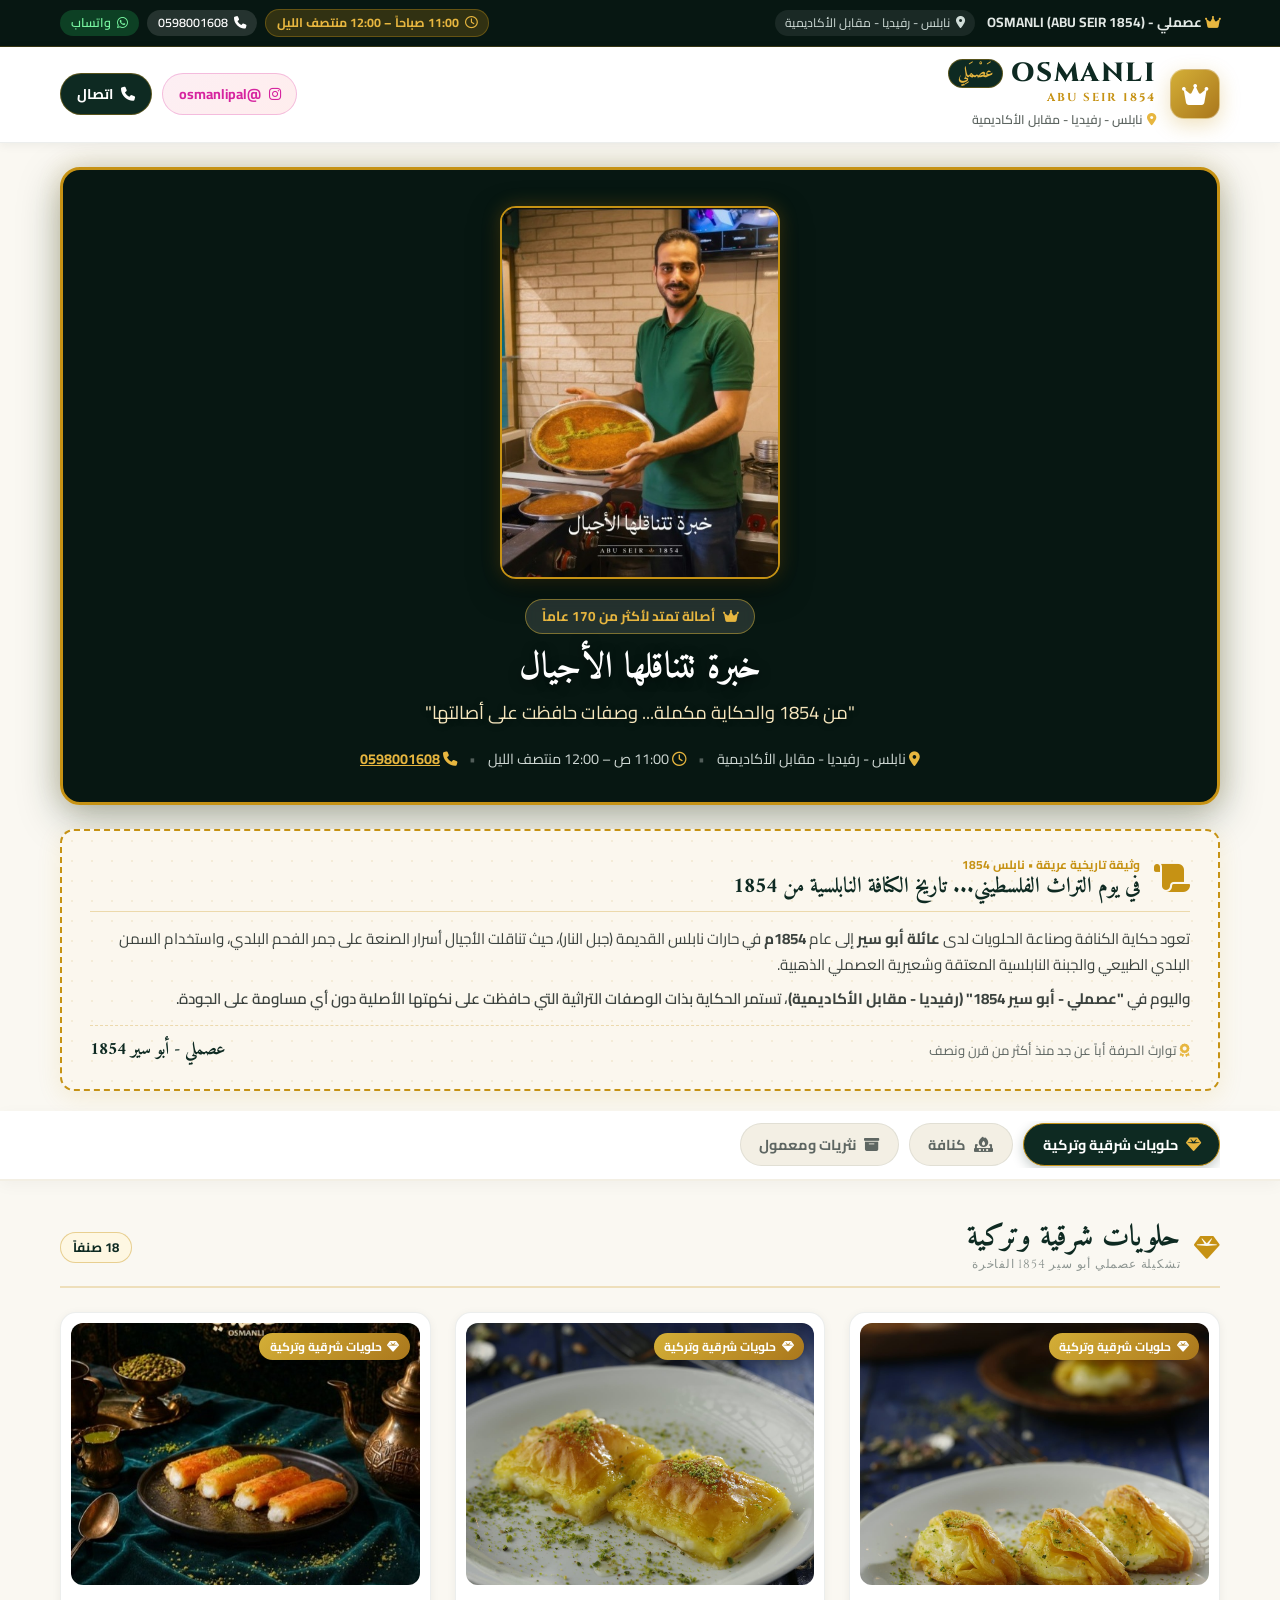
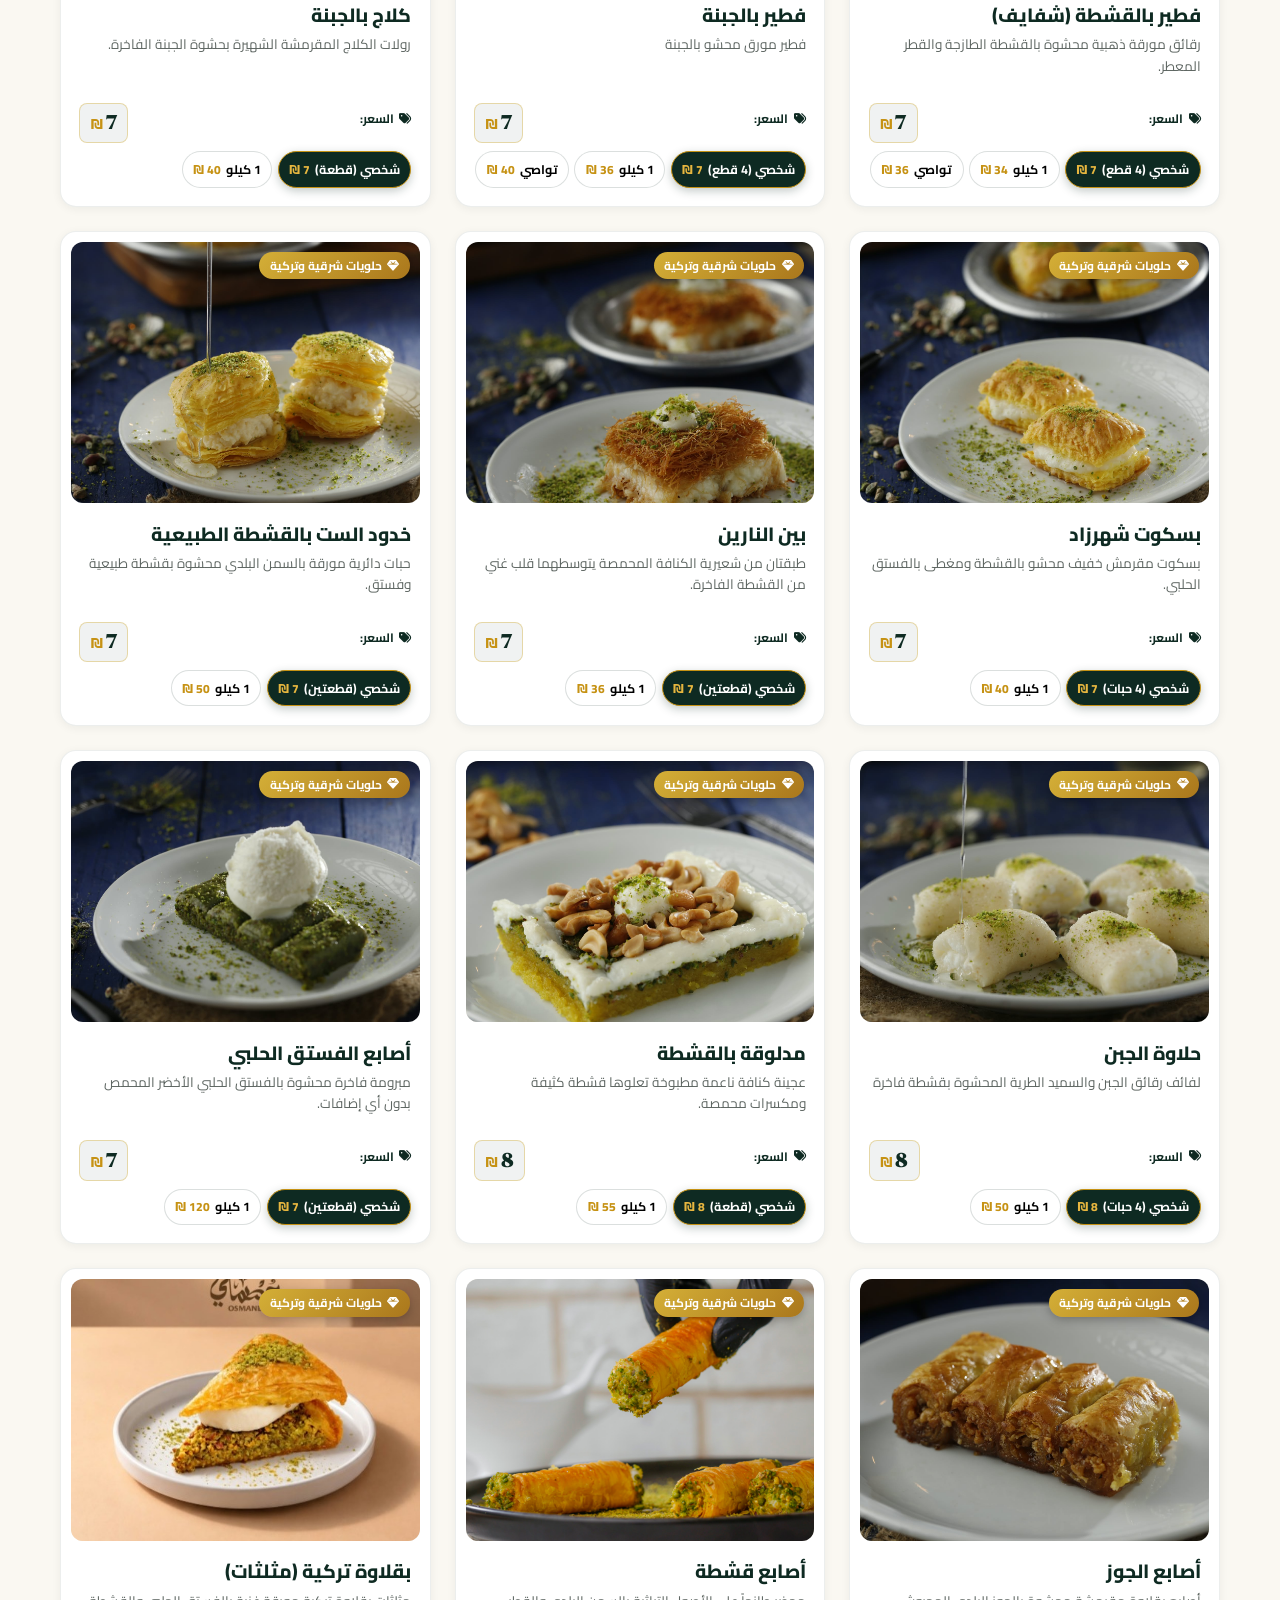
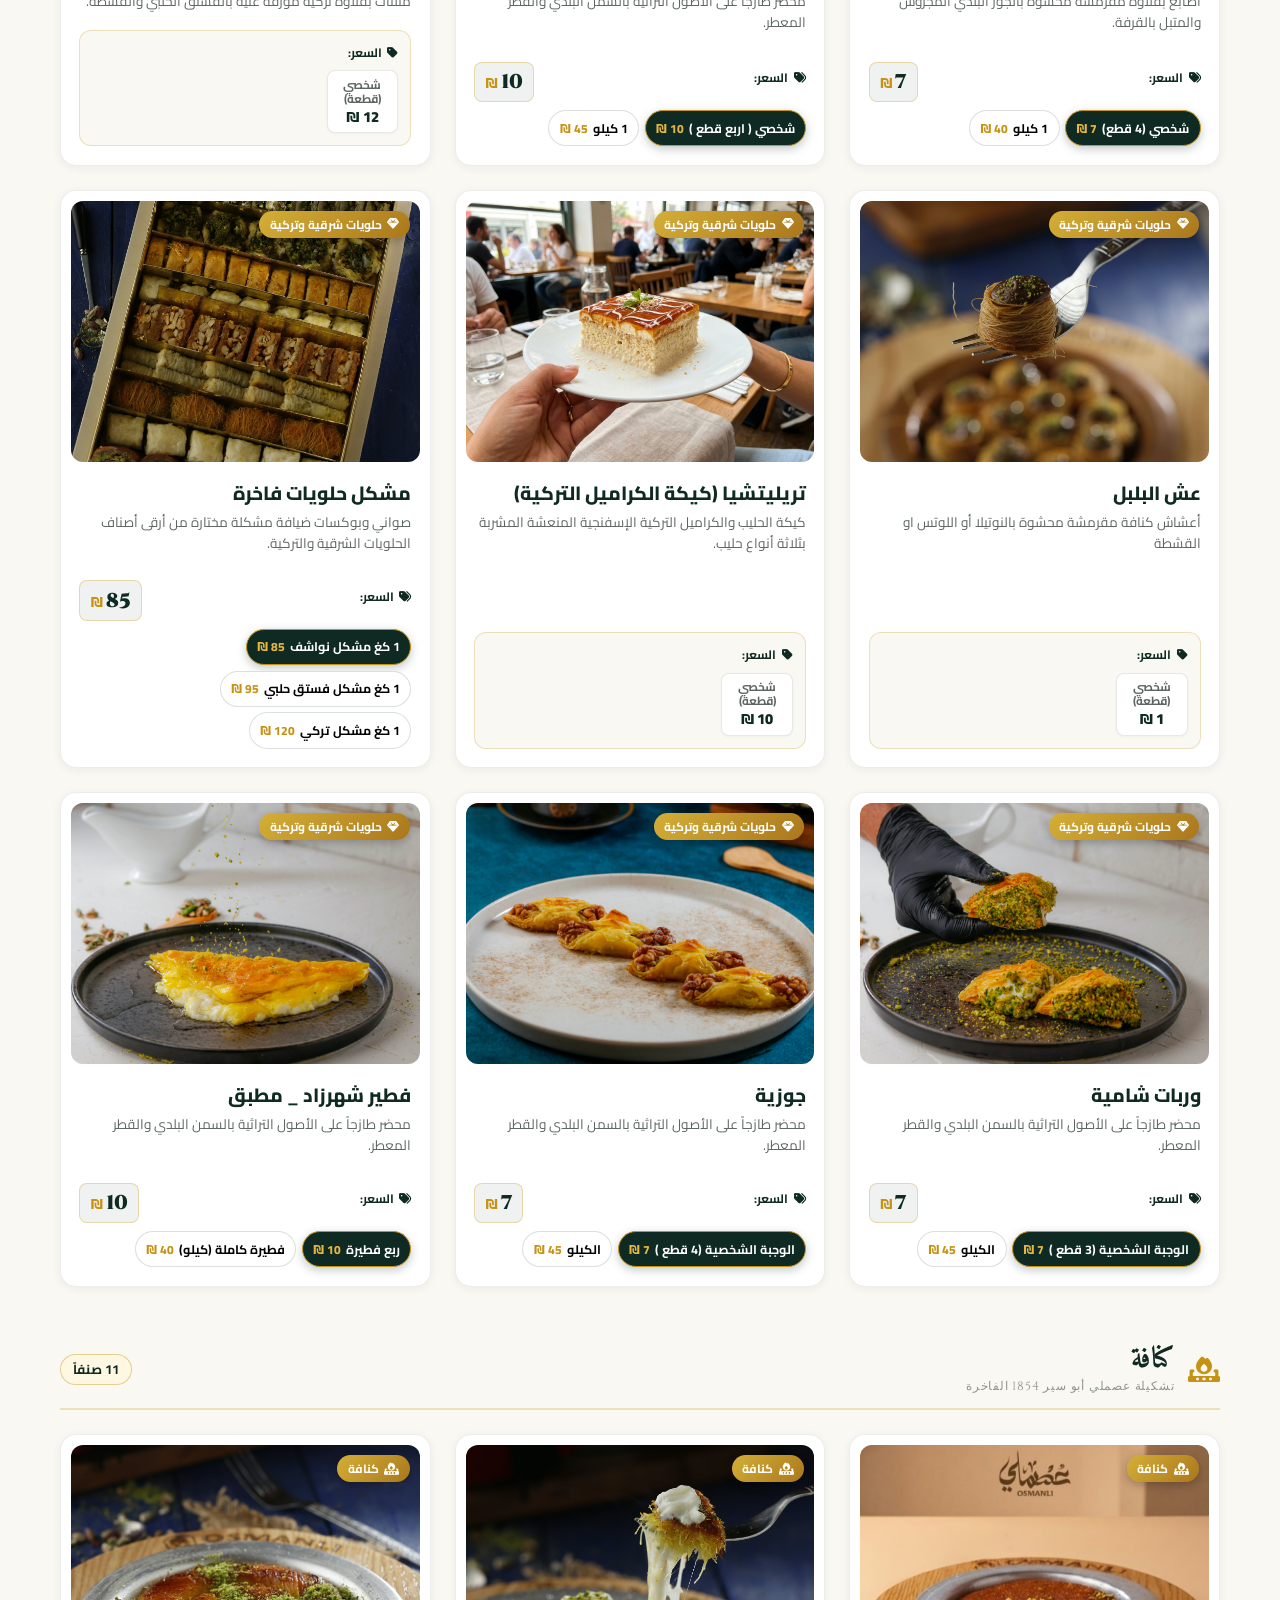
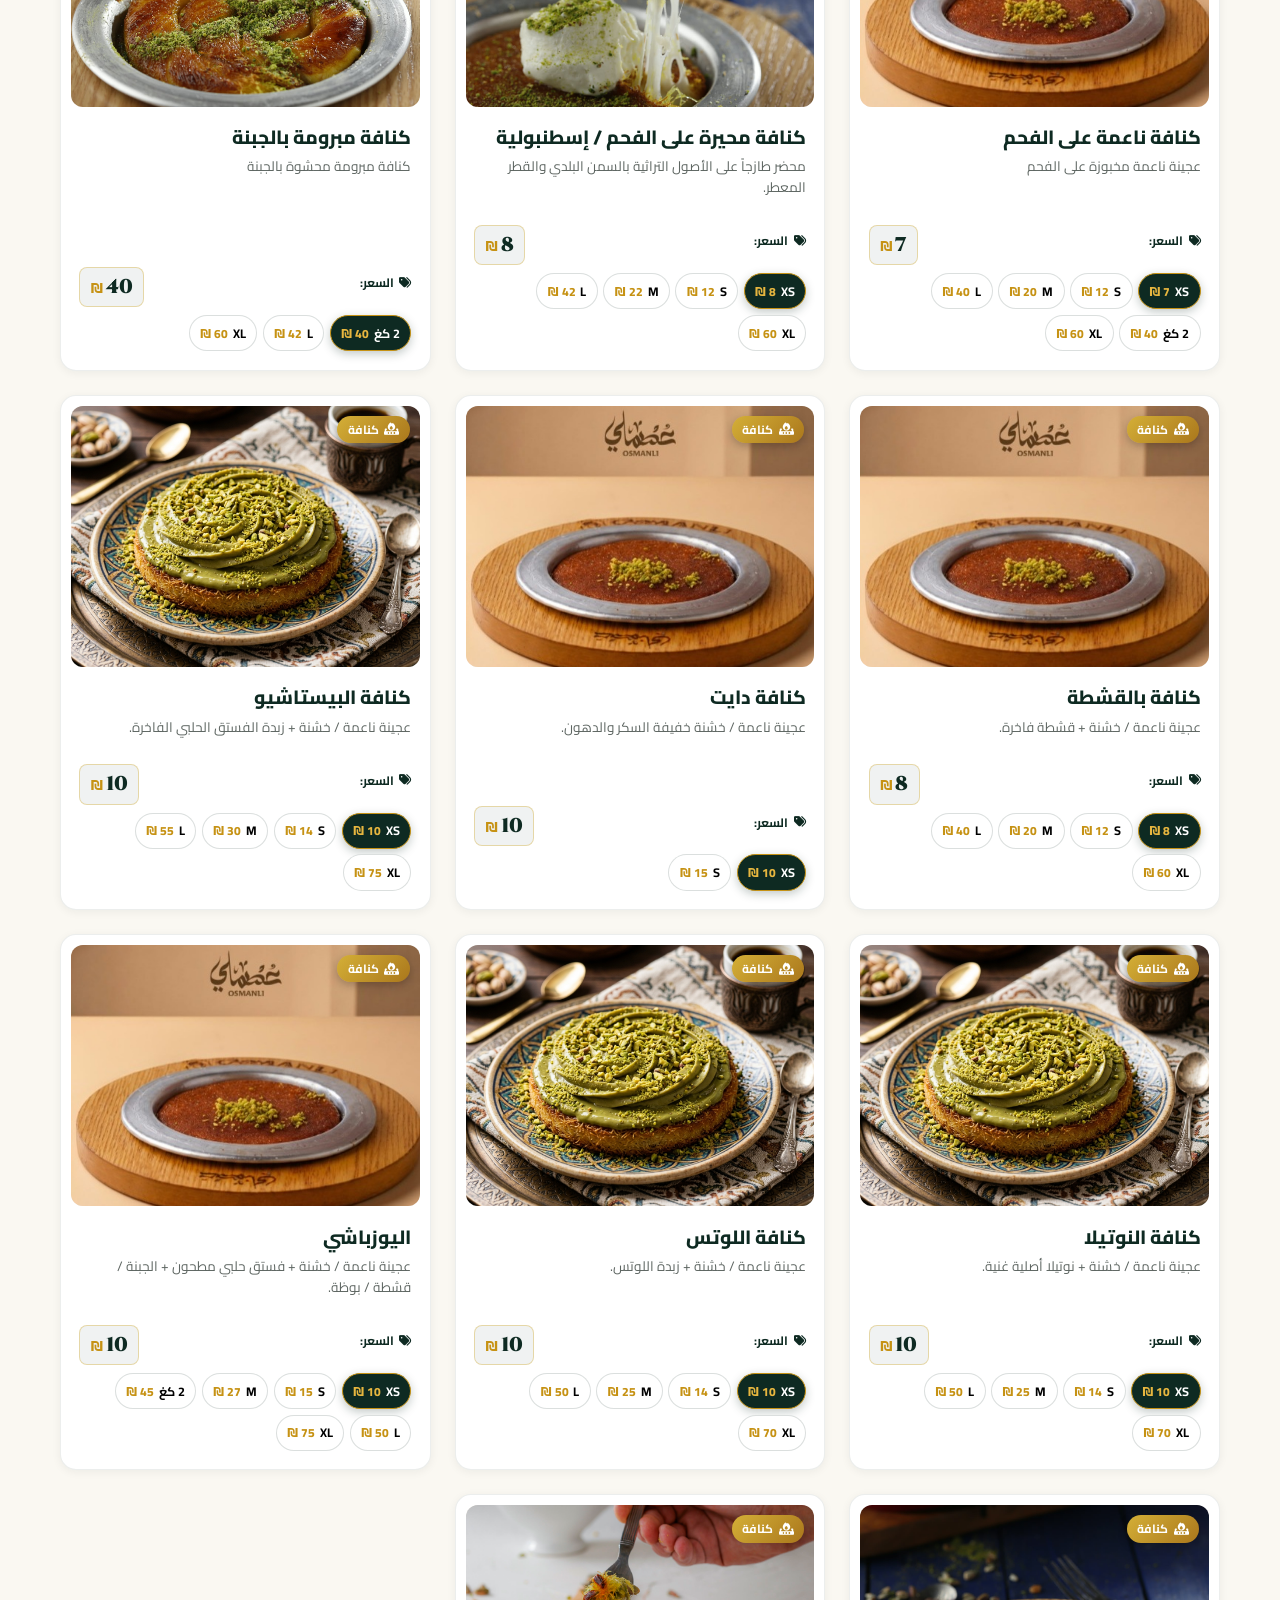
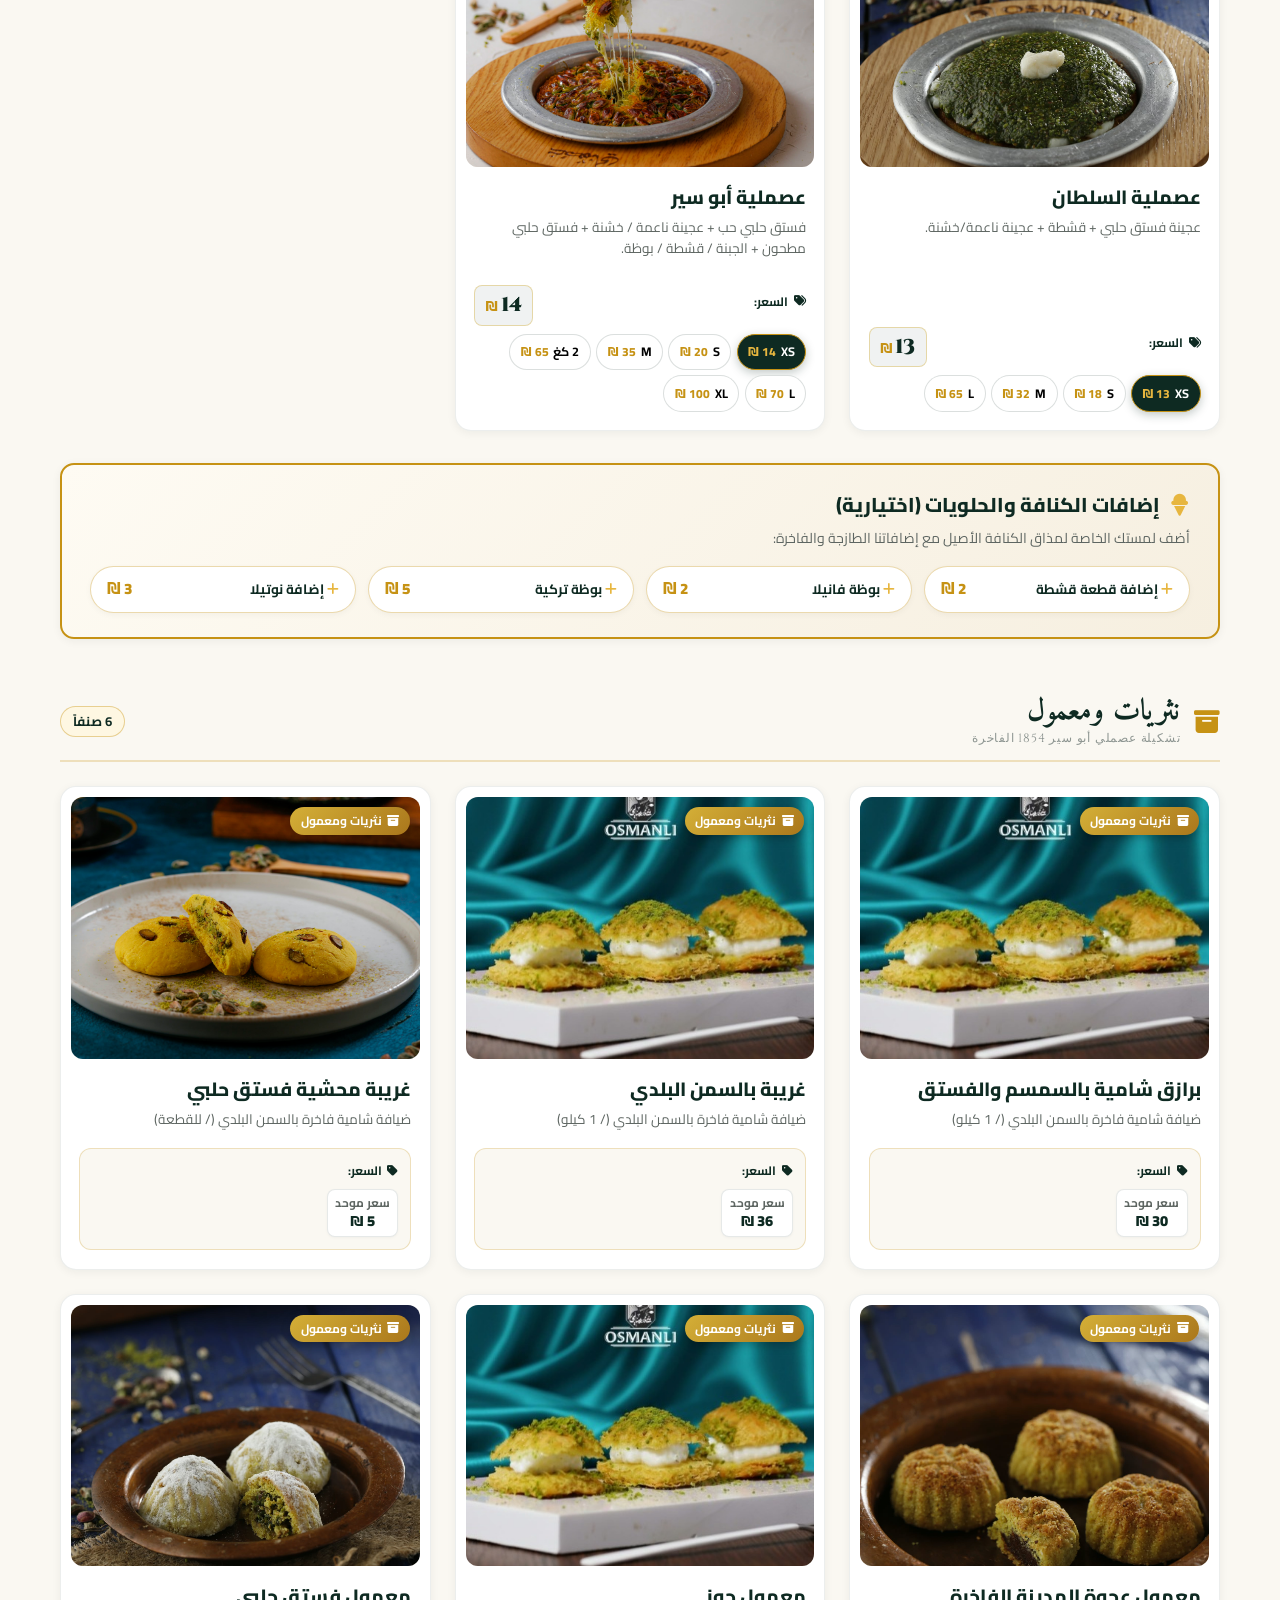
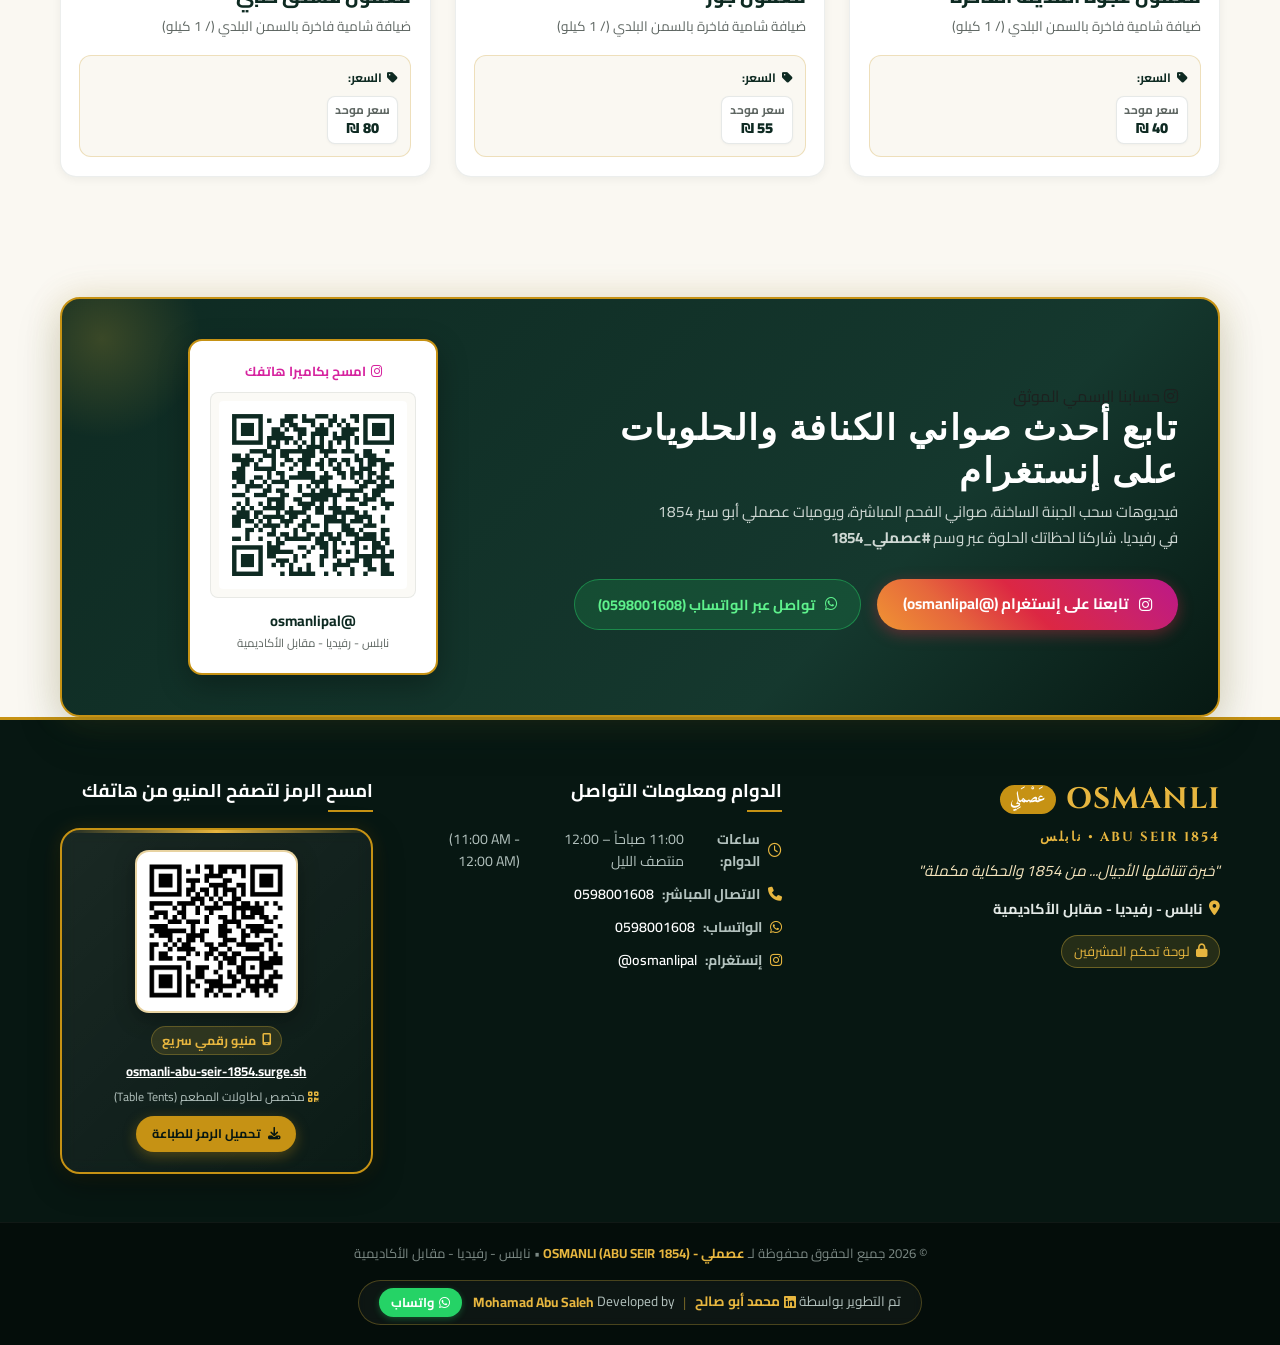
==== commit d78f2bb7: "Add developer signature and contact info" ====
--- a/200.html
+++ b/200.html
@@ -1,3 +1,12 @@
+<!--
+====================================================================
+* Project: OSMANLI - ABU SEIR 1854 (عصملي) | Digital Restaurant Menu
+* Developer: Mohamad Abu Saleh
+* Phone / WhatsApp: +970598600230 (https://wa.me/970598600230)
+* Email: mohamadabusaleh83@gmail.com
+* LinkedIn: https://www.linkedin.com/in/mohamad-abu-saleh-598255350
+====================================================================
+-->
 <!DOCTYPE html>
 <html lang="ar" dir="rtl">
 <head>
@@ -1897,8 +1906,25 @@
     </div>
     
     <div class="footer-bottom">
-      <div class="container">
+      <div class="container footer-bottom-inner">
         <p>© 2026 جميع الحقوق محفوظة لـ <strong>عصملي - OSMANLI (ABU SEIR 1854)</strong> • نابلس - رفيديا - مقابل الأكاديمية</p>
+        <div class="developer-signature">
+          <span class="dev-text">
+            تم التطوير بواسطة 
+            <a href="https://www.linkedin.com/in/mohamad-abu-saleh-598255350" target="_blank" rel="noopener noreferrer" class="dev-link" title="حساب LinkedIn للمطور محمد أبو صالح">
+              <i class="fa-brands fa-linkedin"></i> محمد أبو صالح
+            </a>
+            <span class="dev-sep">|</span>
+            Developed by 
+            <a href="https://www.linkedin.com/in/mohamad-abu-saleh-598255350" target="_blank" rel="noopener noreferrer" class="dev-link" title="LinkedIn Profile: Mohamad Abu Saleh">
+              Mohamad Abu Saleh
+            </a>
+          </span>
+          <a href="https://wa.me/970598600230" target="_blank" rel="noopener noreferrer" class="dev-whatsapp-btn" title="تواصل مباشر عبر واتساب مع المطور">
+            <i class="fa-brands fa-whatsapp"></i>
+            <span>واتساب</span>
+          </a>
+        </div>
       </div>
     </div>
   </footer>
--- a/style.css
+++ b/style.css
@@ -1,7 +1,12 @@
-/* ==========================================================================
-   OSMANLI - ABU SEIR 1854 (عصملي) - LUXURY SHOWCASE MENU STYLESHEET
-   Nablus - Rafidia - Opposite the Academy
-   ========================================================================== */
+/**
+ * ====================================================================
+ * Project: OSMANLI - ABU SEIR 1854 (عصملي) | Luxury Showcase Menu
+ * Developer: Mohamad Abu Saleh
+ * Phone / WhatsApp: +970598600230 (https://wa.me/970598600230)
+ * Email: mohamadabusaleh83@gmail.com
+ * LinkedIn: https://www.linkedin.com/in/mohamad-abu-saleh-598255350
+ * ====================================================================
+ */
 
 :root {
   --color-primary: #0e2a22;        /* Royal Ottoman Emerald / Dark Teal */
@@ -1814,3 +1819,78 @@
   border-color: var(--color-gold);
   color: var(--color-gold);
 }
+
+/* ================= Developer Signature (توقيع المطور) ================= */
+.footer-bottom-inner {
+  display: flex;
+  flex-direction: column;
+  align-items: center;
+  justify-content: center;
+  gap: 0.65rem;
+  text-align: center;
+}
+
+.developer-signature {
+  display: inline-flex;
+  align-items: center;
+  justify-content: center;
+  flex-wrap: wrap;
+  gap: 0.65rem;
+  padding: 0.45rem 1.2rem;
+  background: rgba(255, 255, 255, 0.04);
+  border: 1px solid rgba(212, 175, 55, 0.3);
+  border-radius: 30px;
+  font-size: 0.85rem;
+  color: #b3c2be;
+  margin-top: 0.35rem;
+  backdrop-filter: blur(4px);
+  transition: all 0.3s ease;
+}
+
+.developer-signature:hover {
+  background: rgba(212, 175, 55, 0.09);
+  border-color: rgba(212, 175, 55, 0.6);
+  box-shadow: 0 4px 15px rgba(0, 0, 0, 0.4);
+}
+
+.developer-signature .dev-link {
+  color: var(--color-gold-bright, #f7e7be);
+  font-weight: 700;
+  text-decoration: none;
+  transition: color 0.2s ease;
+  display: inline-flex;
+  align-items: center;
+  gap: 0.3rem;
+}
+
+.developer-signature .dev-link:hover {
+  color: #ffffff;
+  text-decoration: underline;
+}
+
+.developer-signature .dev-sep {
+  color: rgba(212, 175, 55, 0.5);
+  margin: 0 0.35rem;
+}
+
+.developer-signature .dev-whatsapp-btn {
+  display: inline-flex;
+  align-items: center;
+  gap: 0.35rem;
+  background: #25d366;
+  color: #ffffff !important;
+  padding: 0.25rem 0.75rem;
+  border-radius: 20px;
+  text-decoration: none;
+  font-weight: 700;
+  font-size: 0.8rem;
+  transition: all 0.2s ease;
+  box-shadow: 0 2px 6px rgba(37, 211, 102, 0.3);
+}
+
+.developer-signature .dev-whatsapp-btn:hover {
+  background: #1ebc59;
+  transform: translateY(-1px);
+  box-shadow: 0 4px 12px rgba(37, 211, 102, 0.5);
+}
+
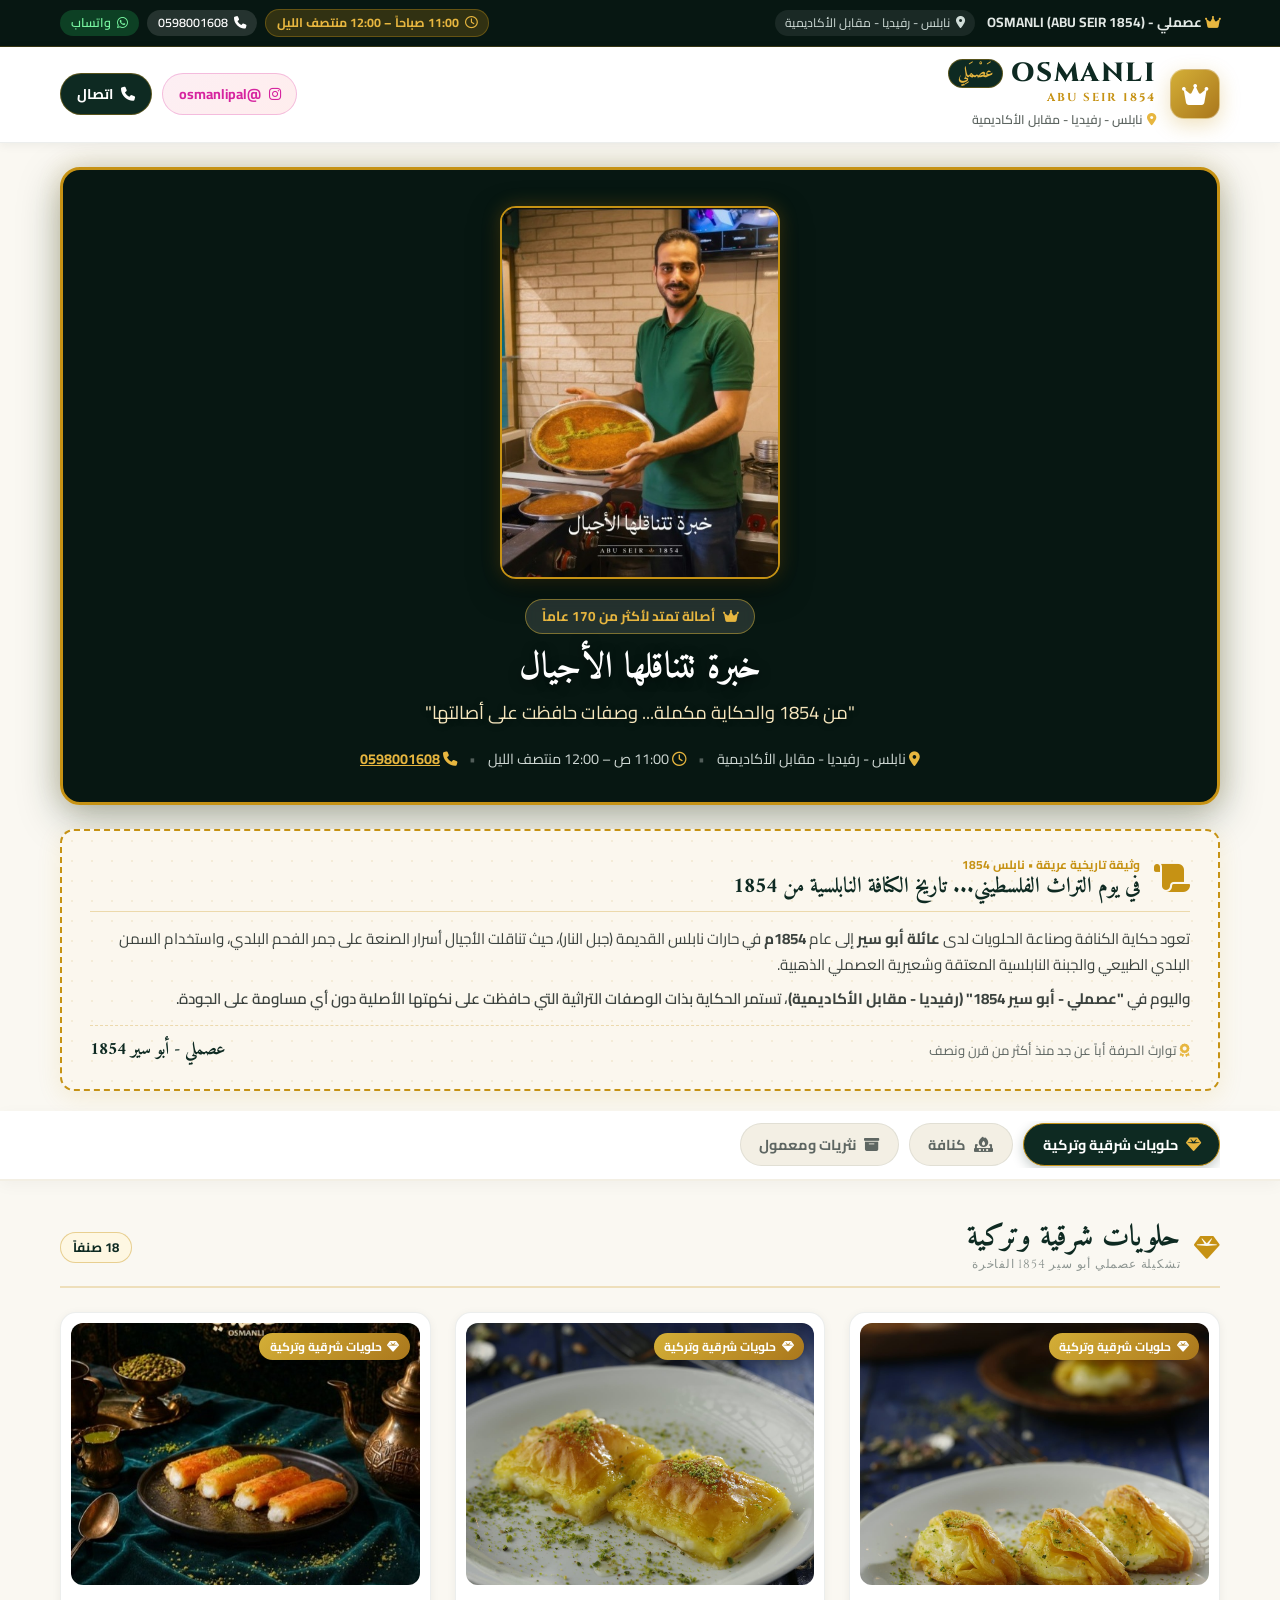
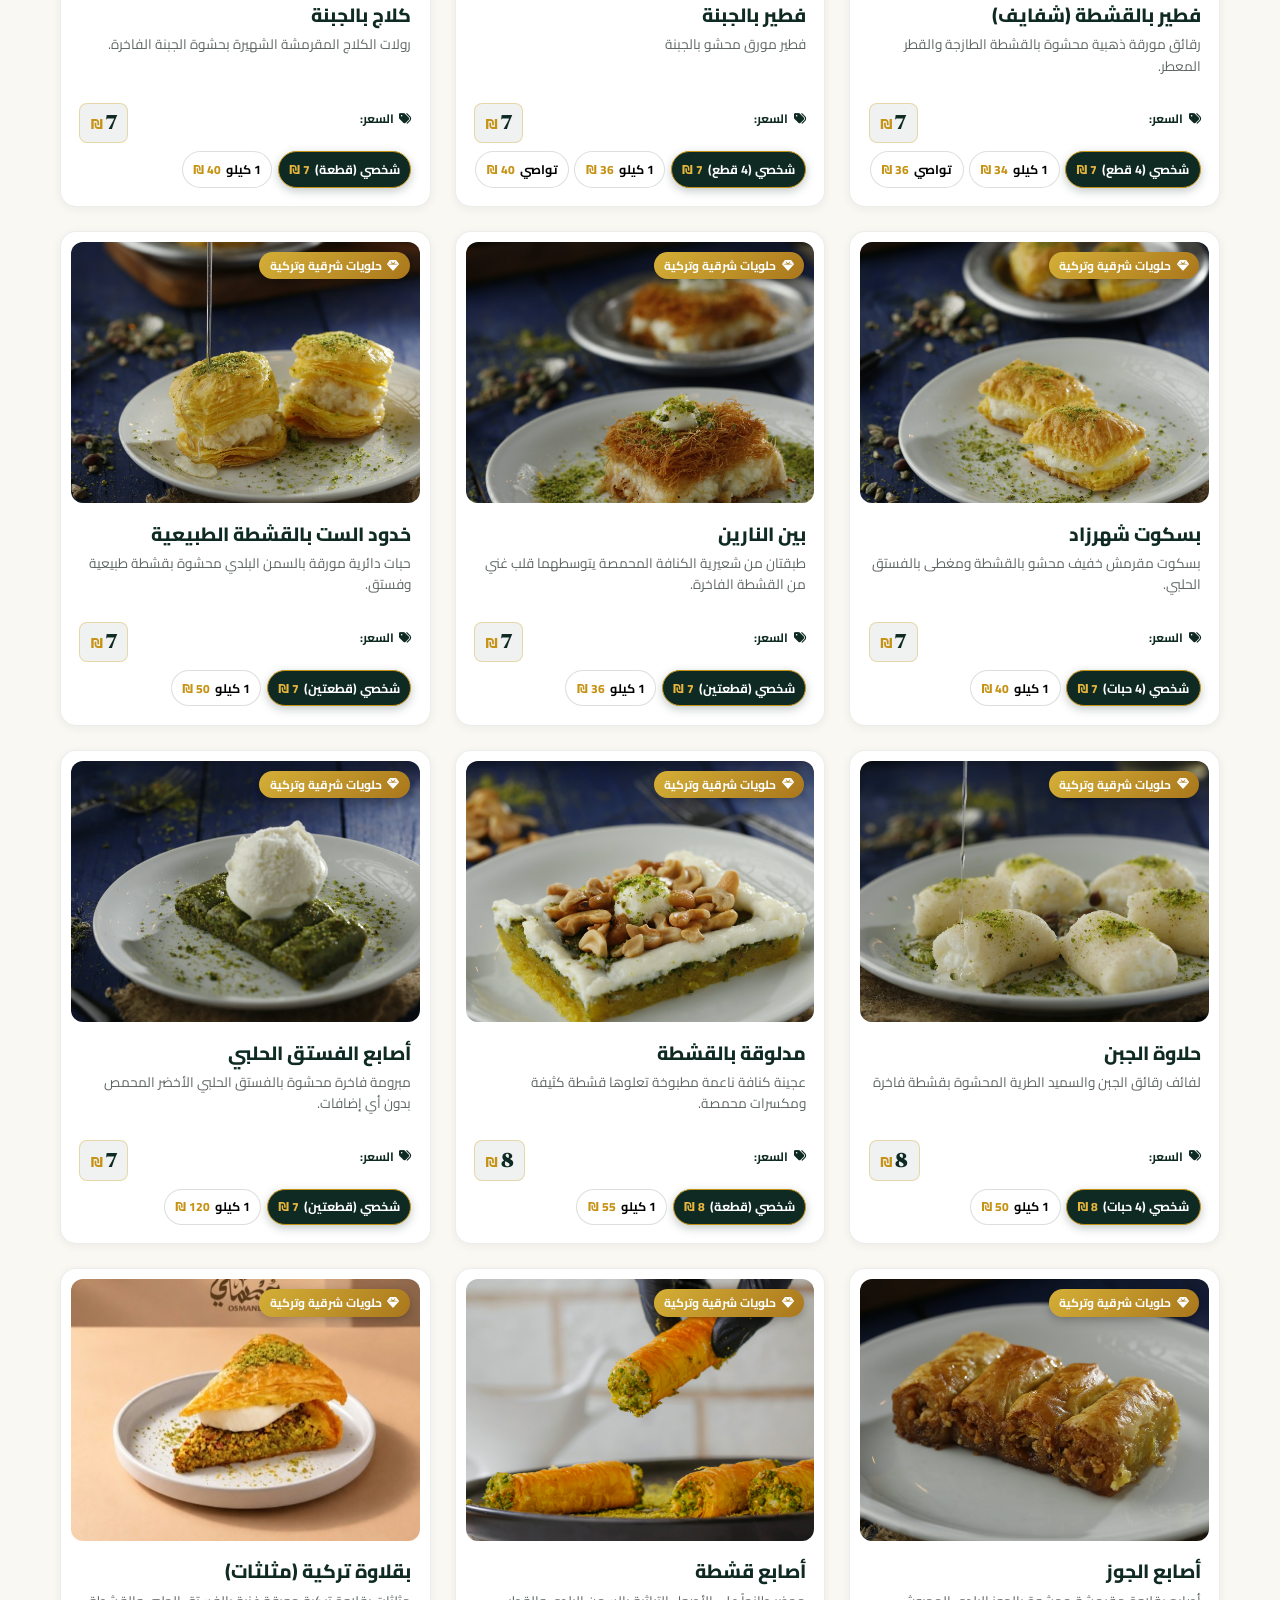
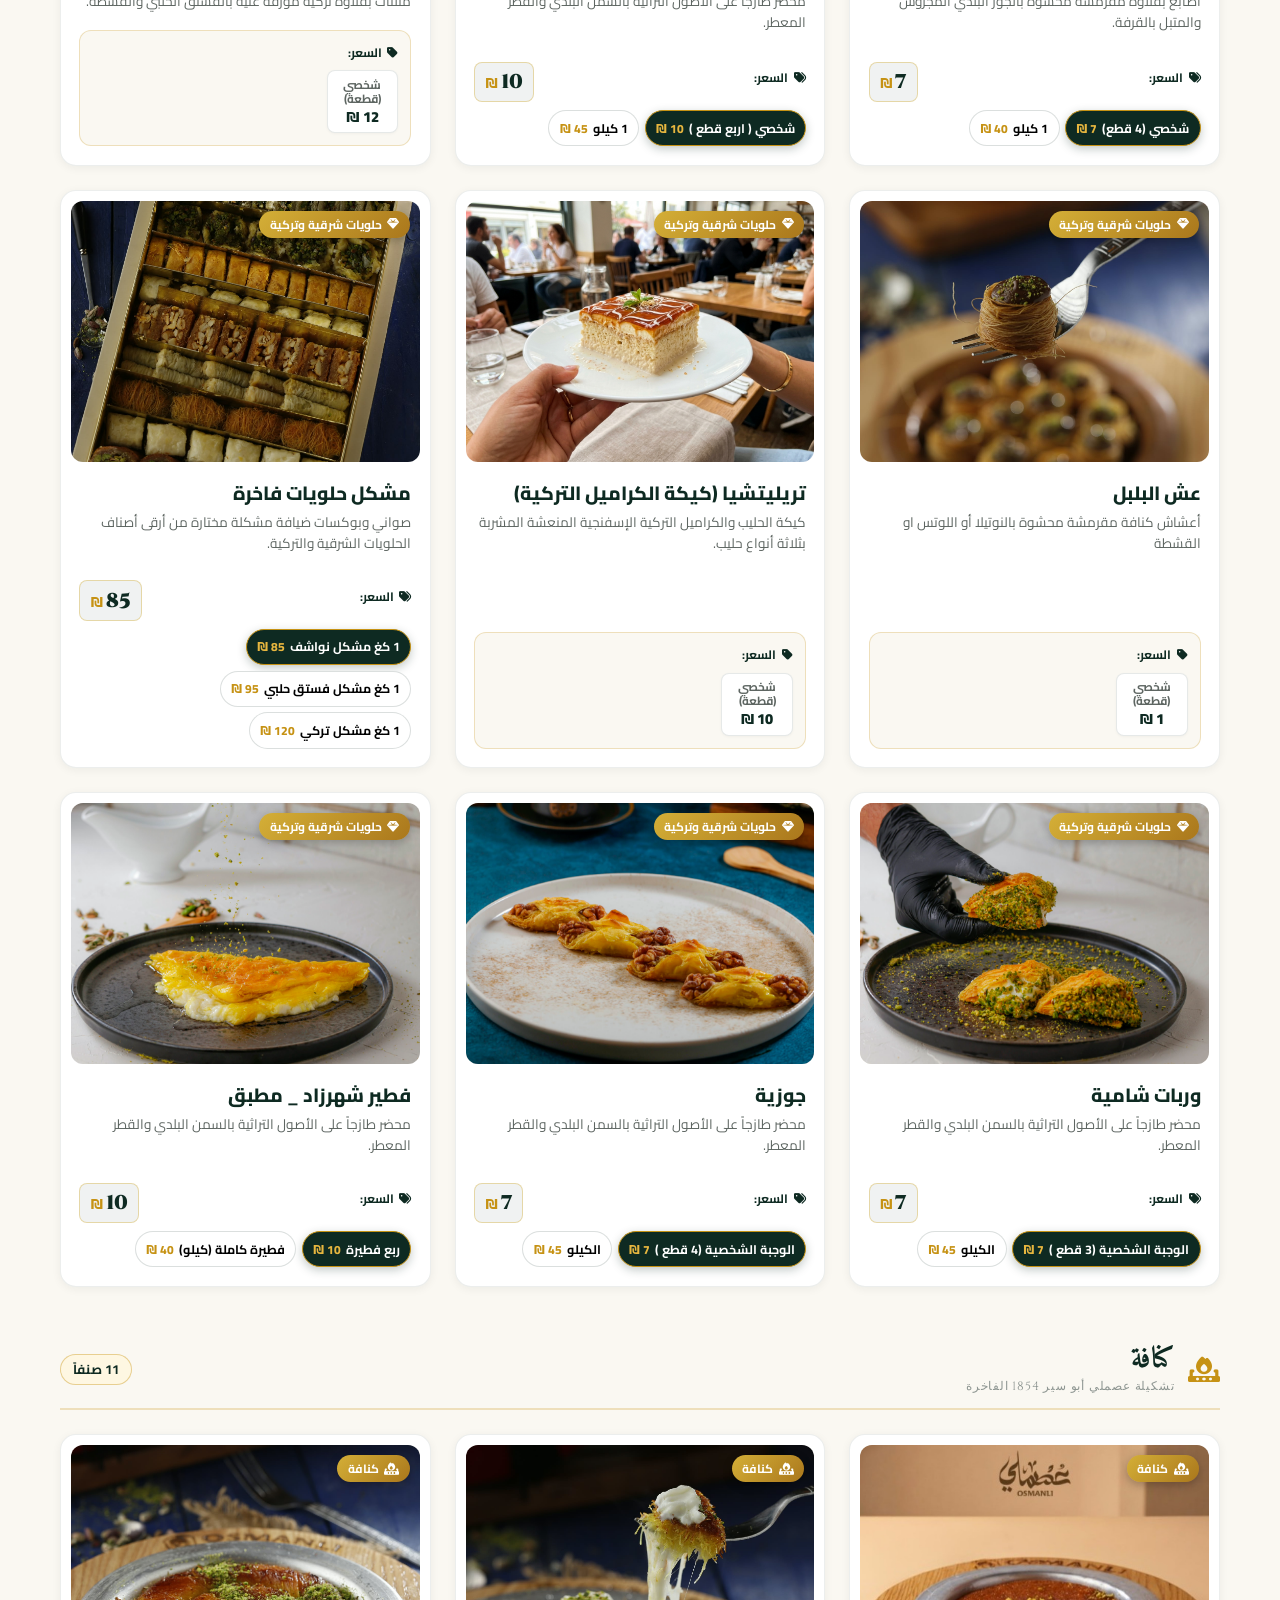
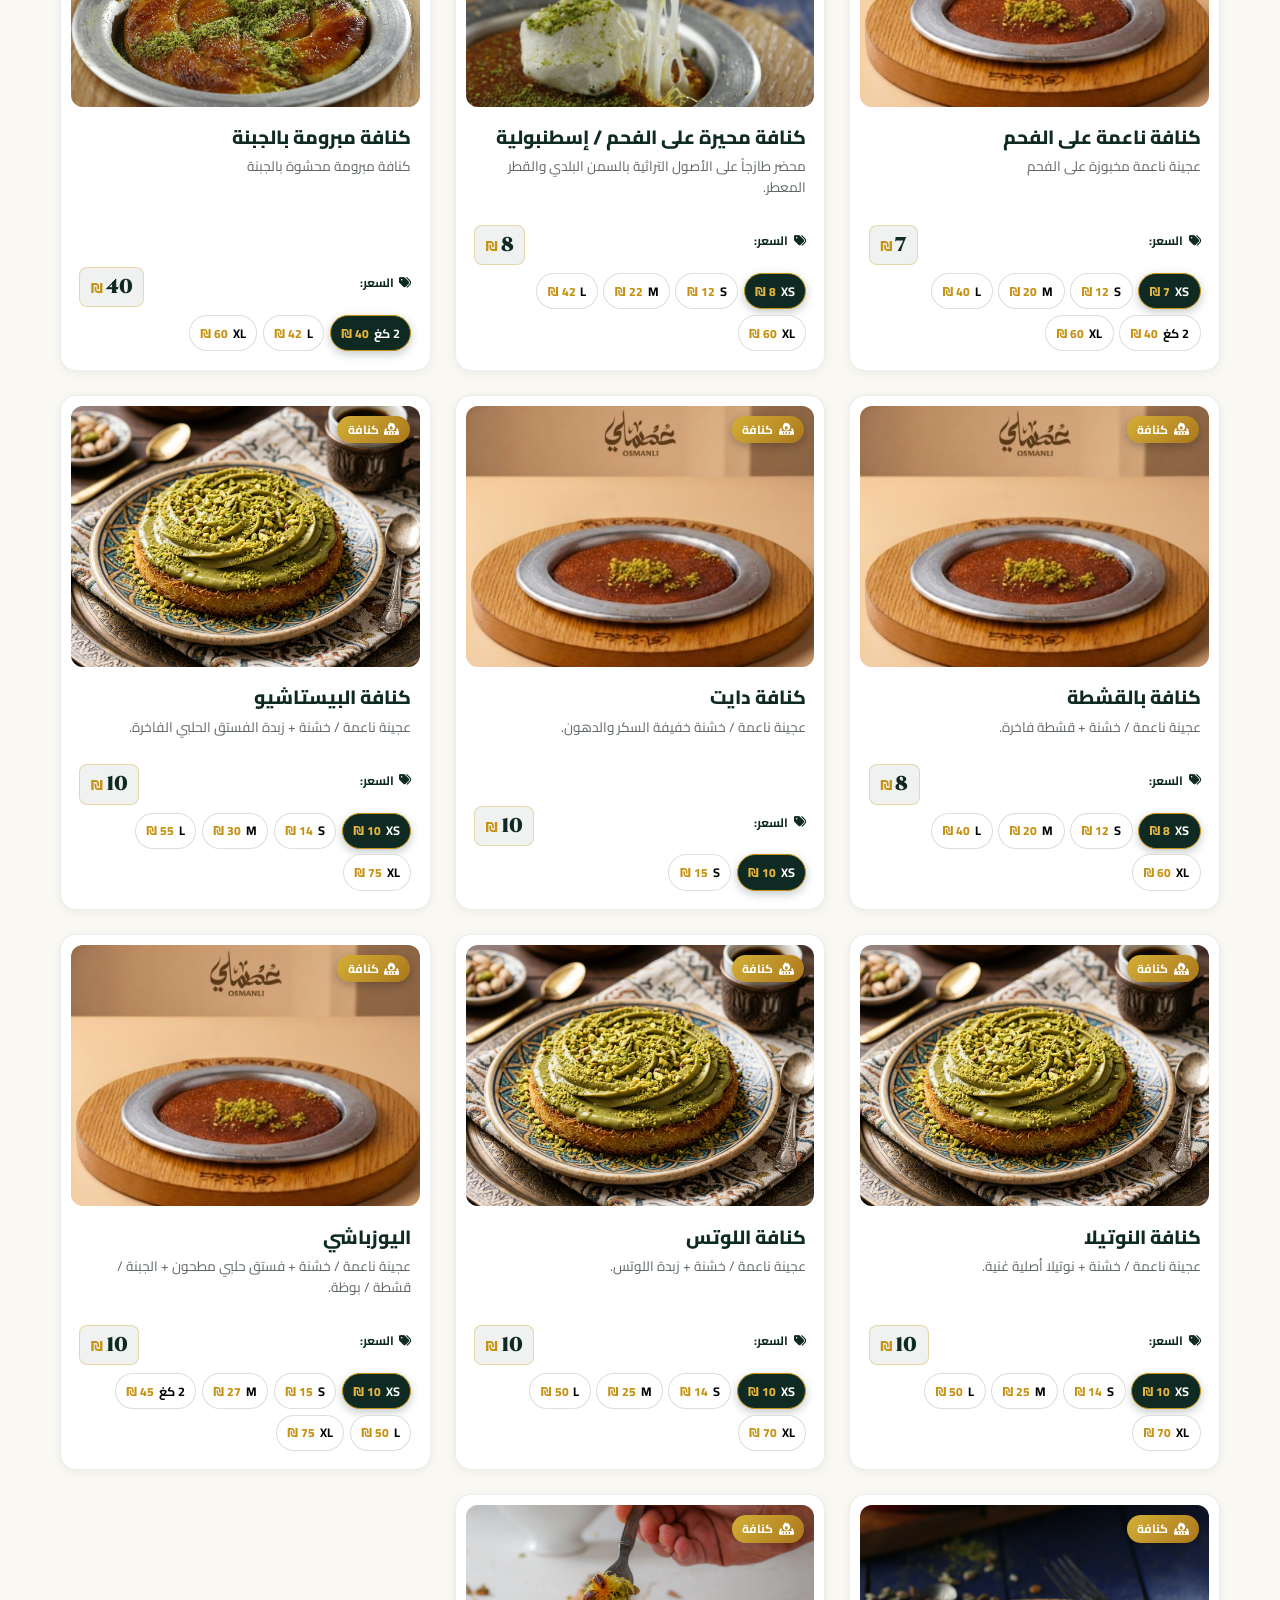
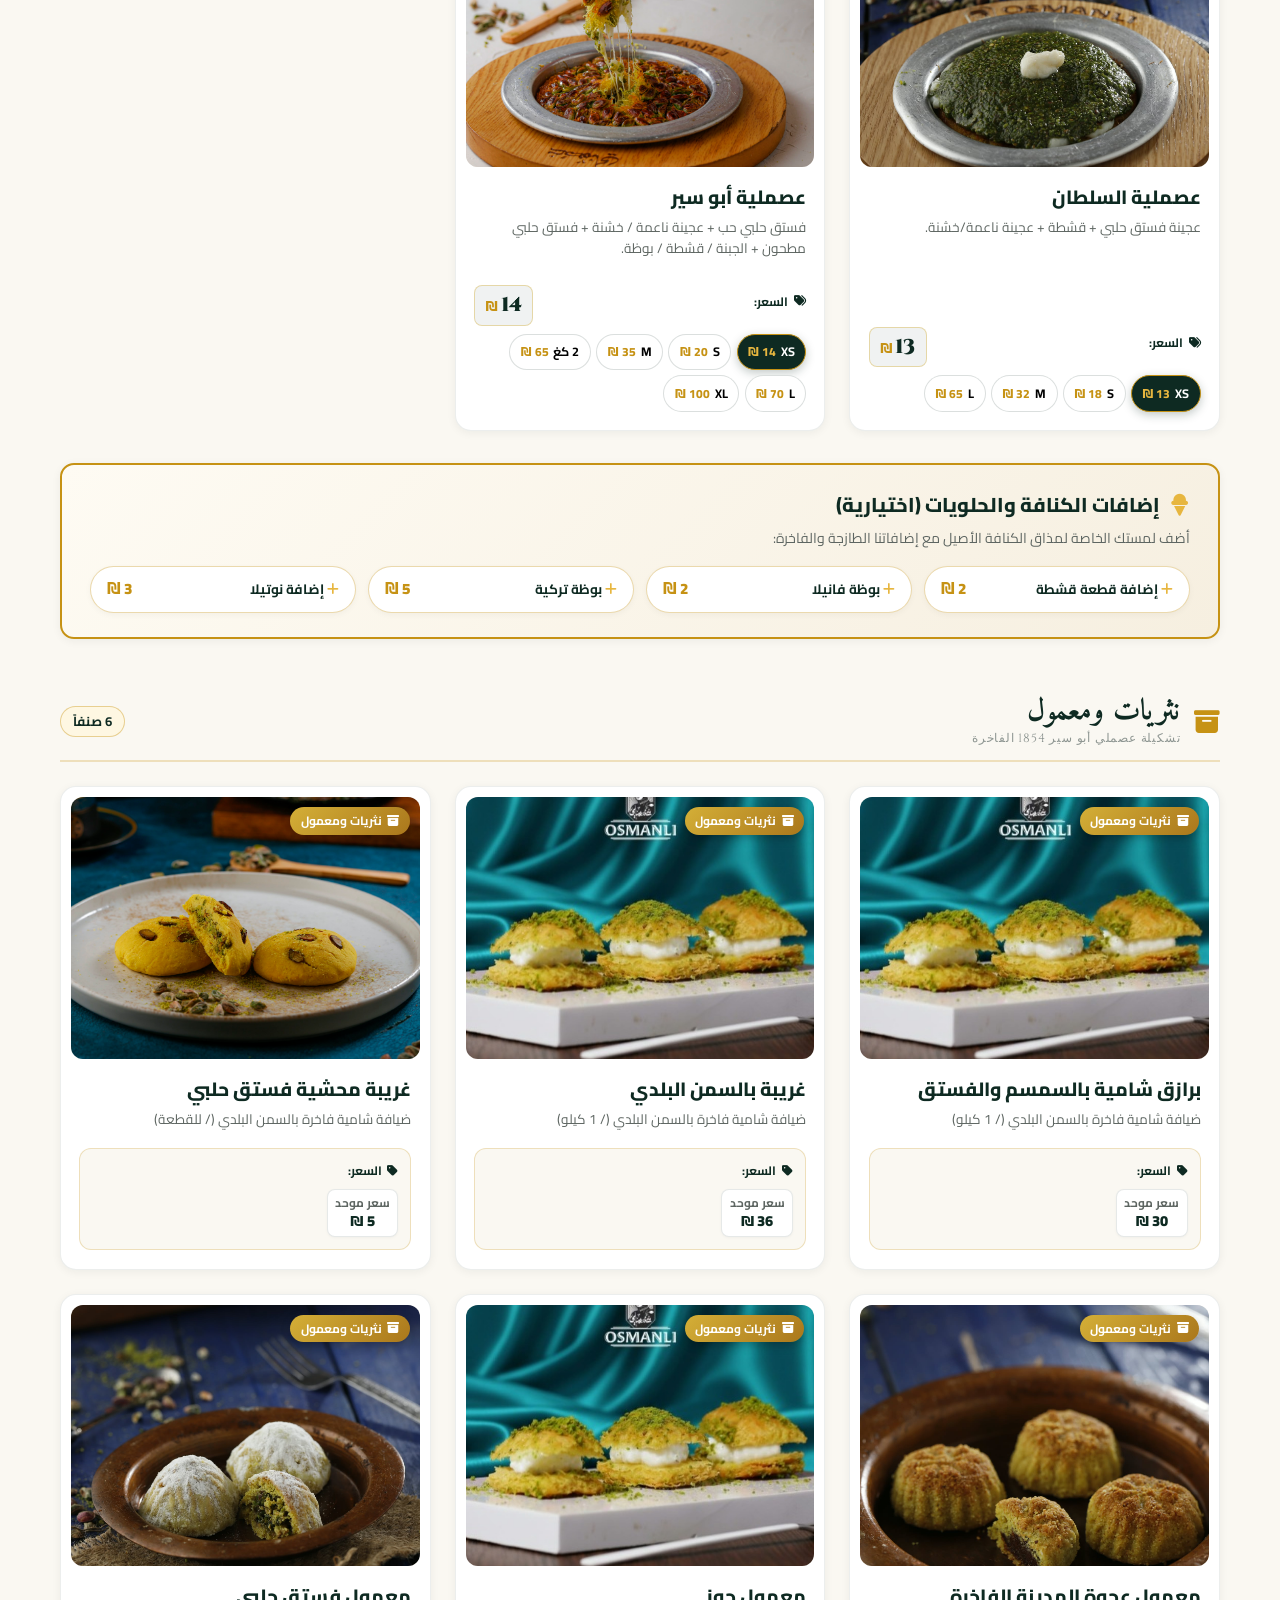
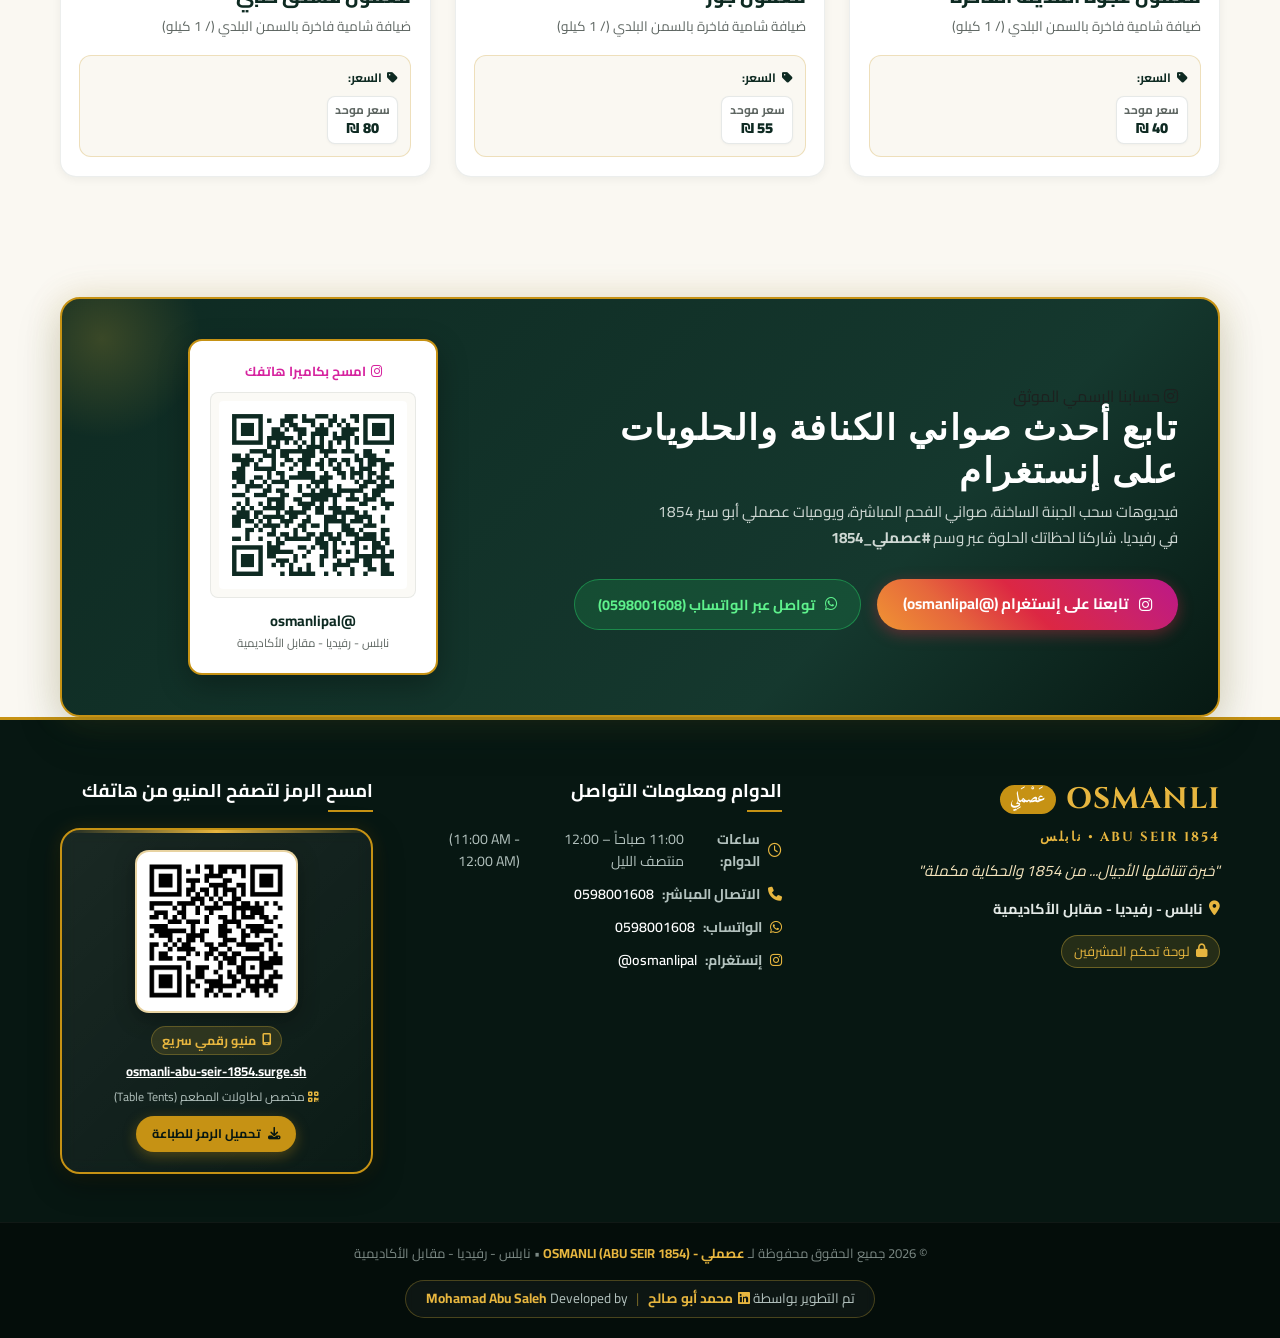
==== commit fde4a6bf: "Remove WhatsApp button from footer signature and keep LinkedIn attribution" ====
--- a/200.html
+++ b/200.html
@@ -1920,10 +1920,6 @@
               Mohamad Abu Saleh
             </a>
           </span>
-          <a href="https://wa.me/970598600230" target="_blank" rel="noopener noreferrer" class="dev-whatsapp-btn" title="تواصل مباشر عبر واتساب مع المطور">
-            <i class="fa-brands fa-whatsapp"></i>
-            <span>واتساب</span>
-          </a>
         </div>
       </div>
     </div>
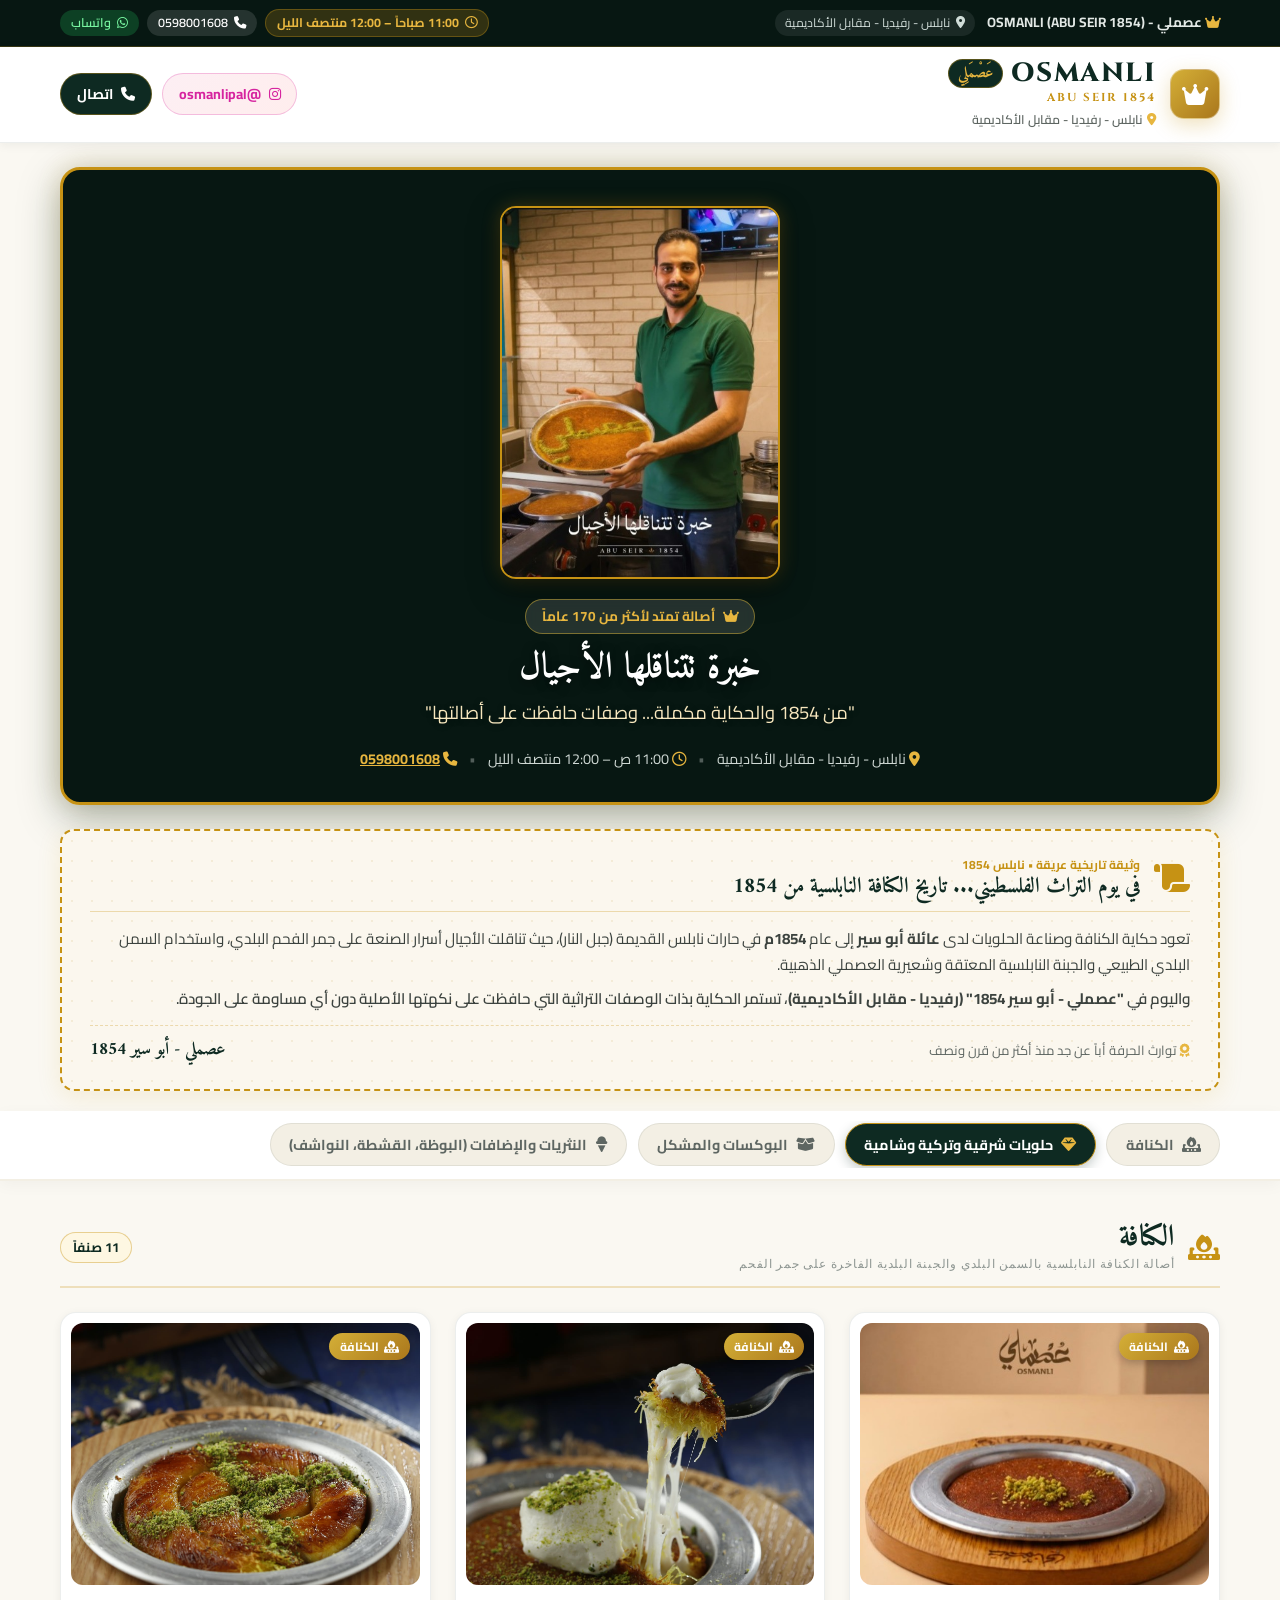
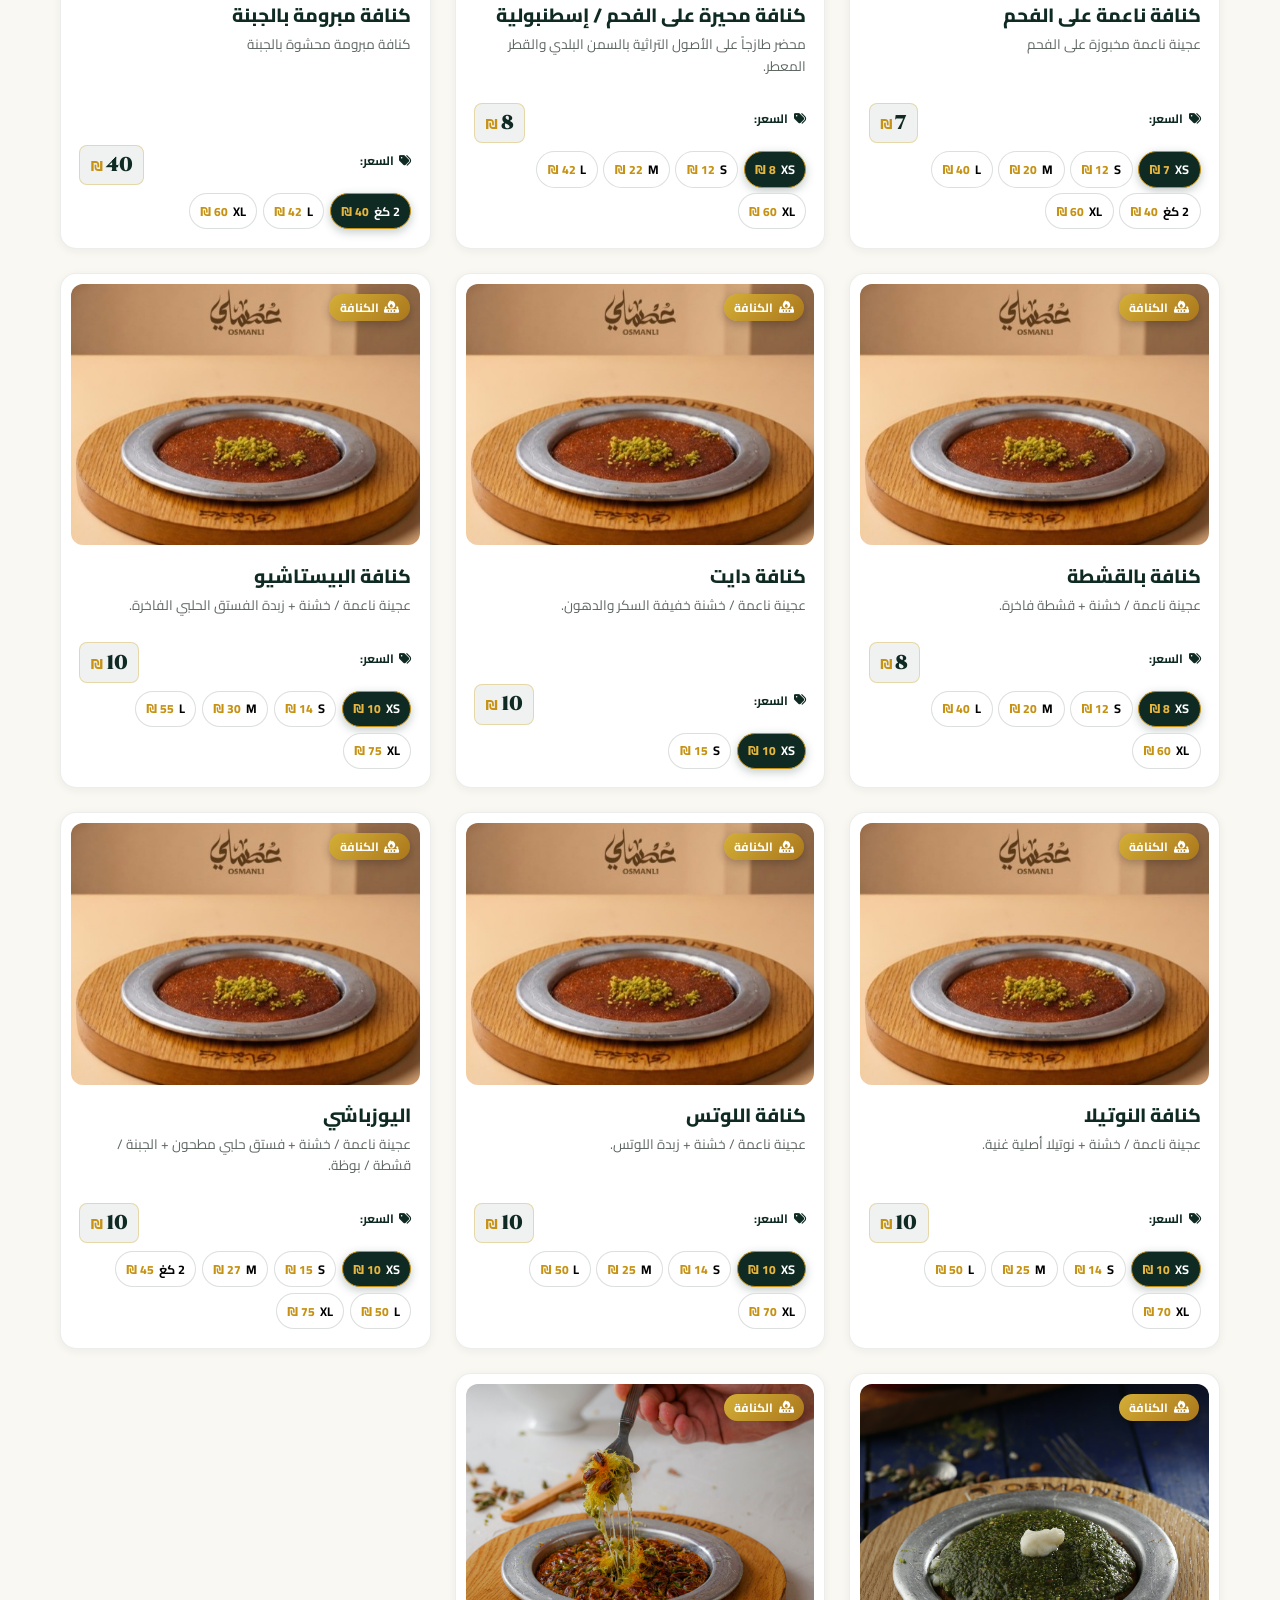
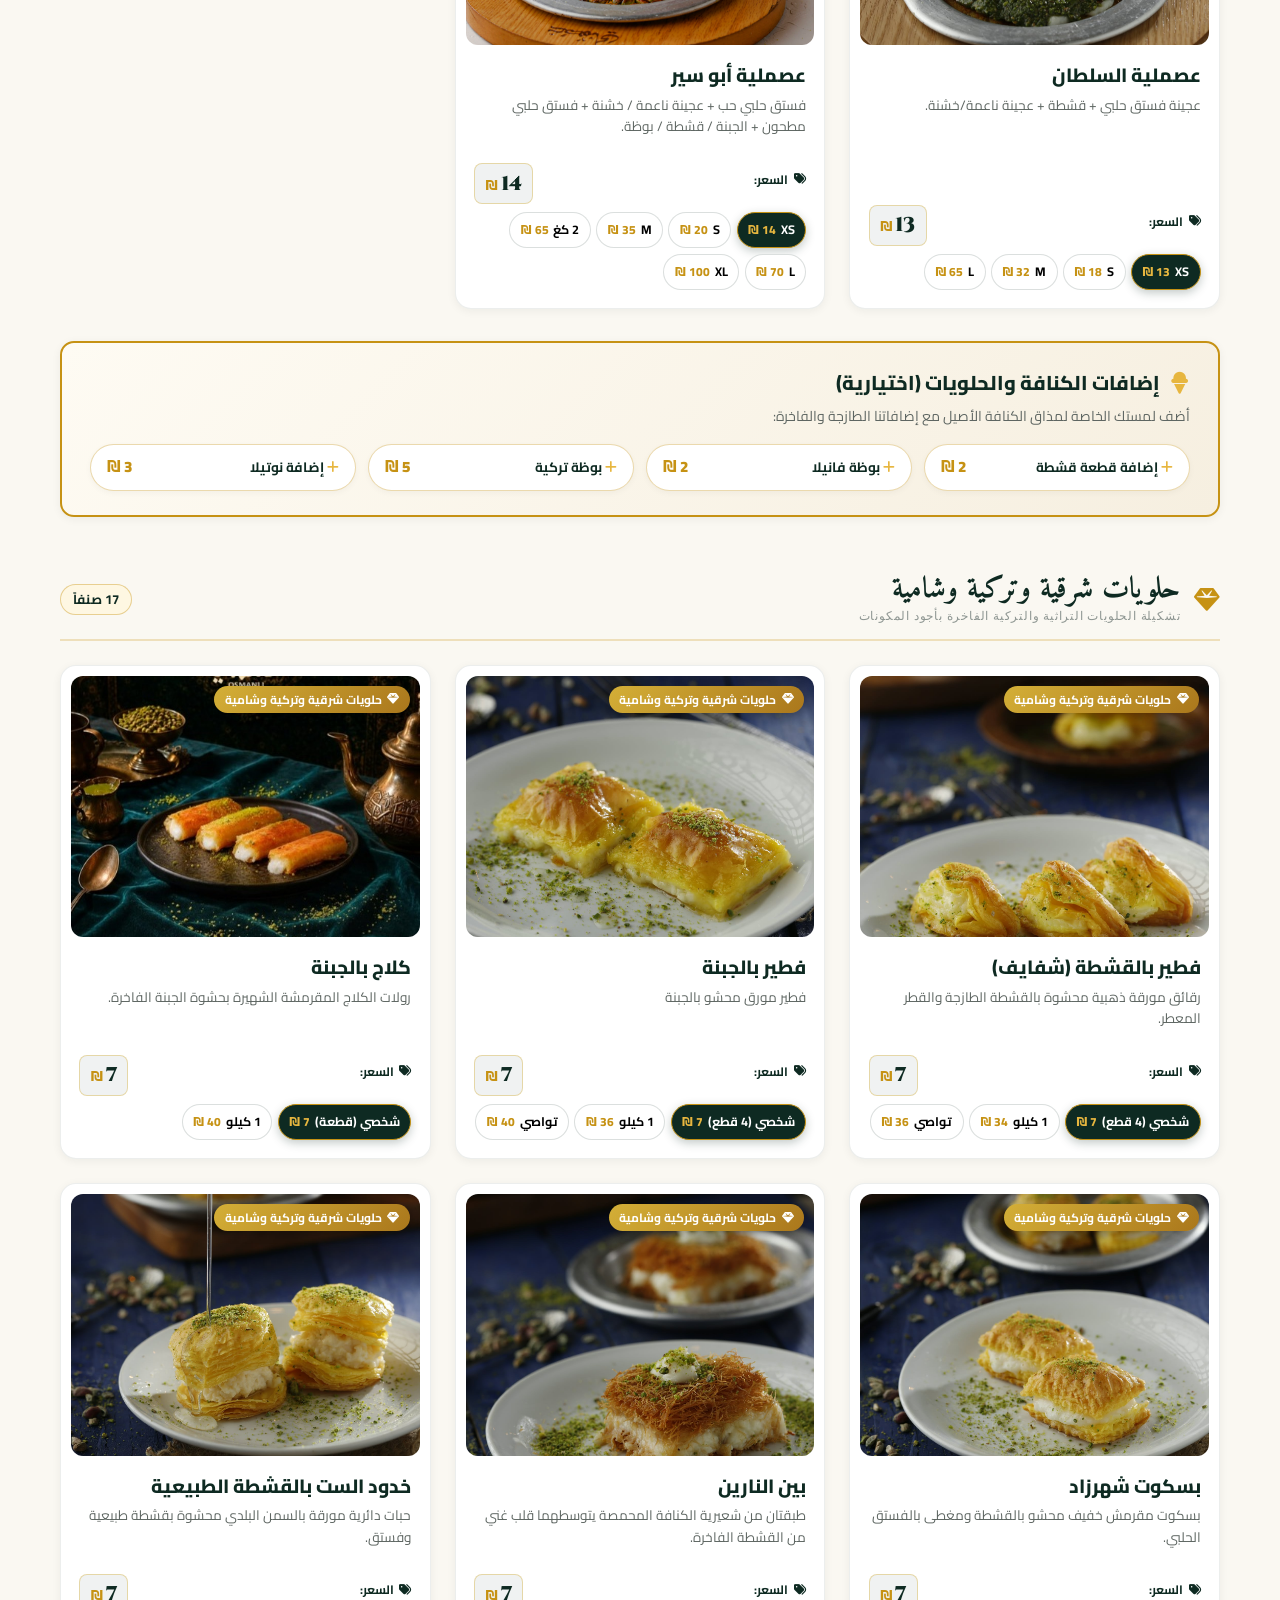
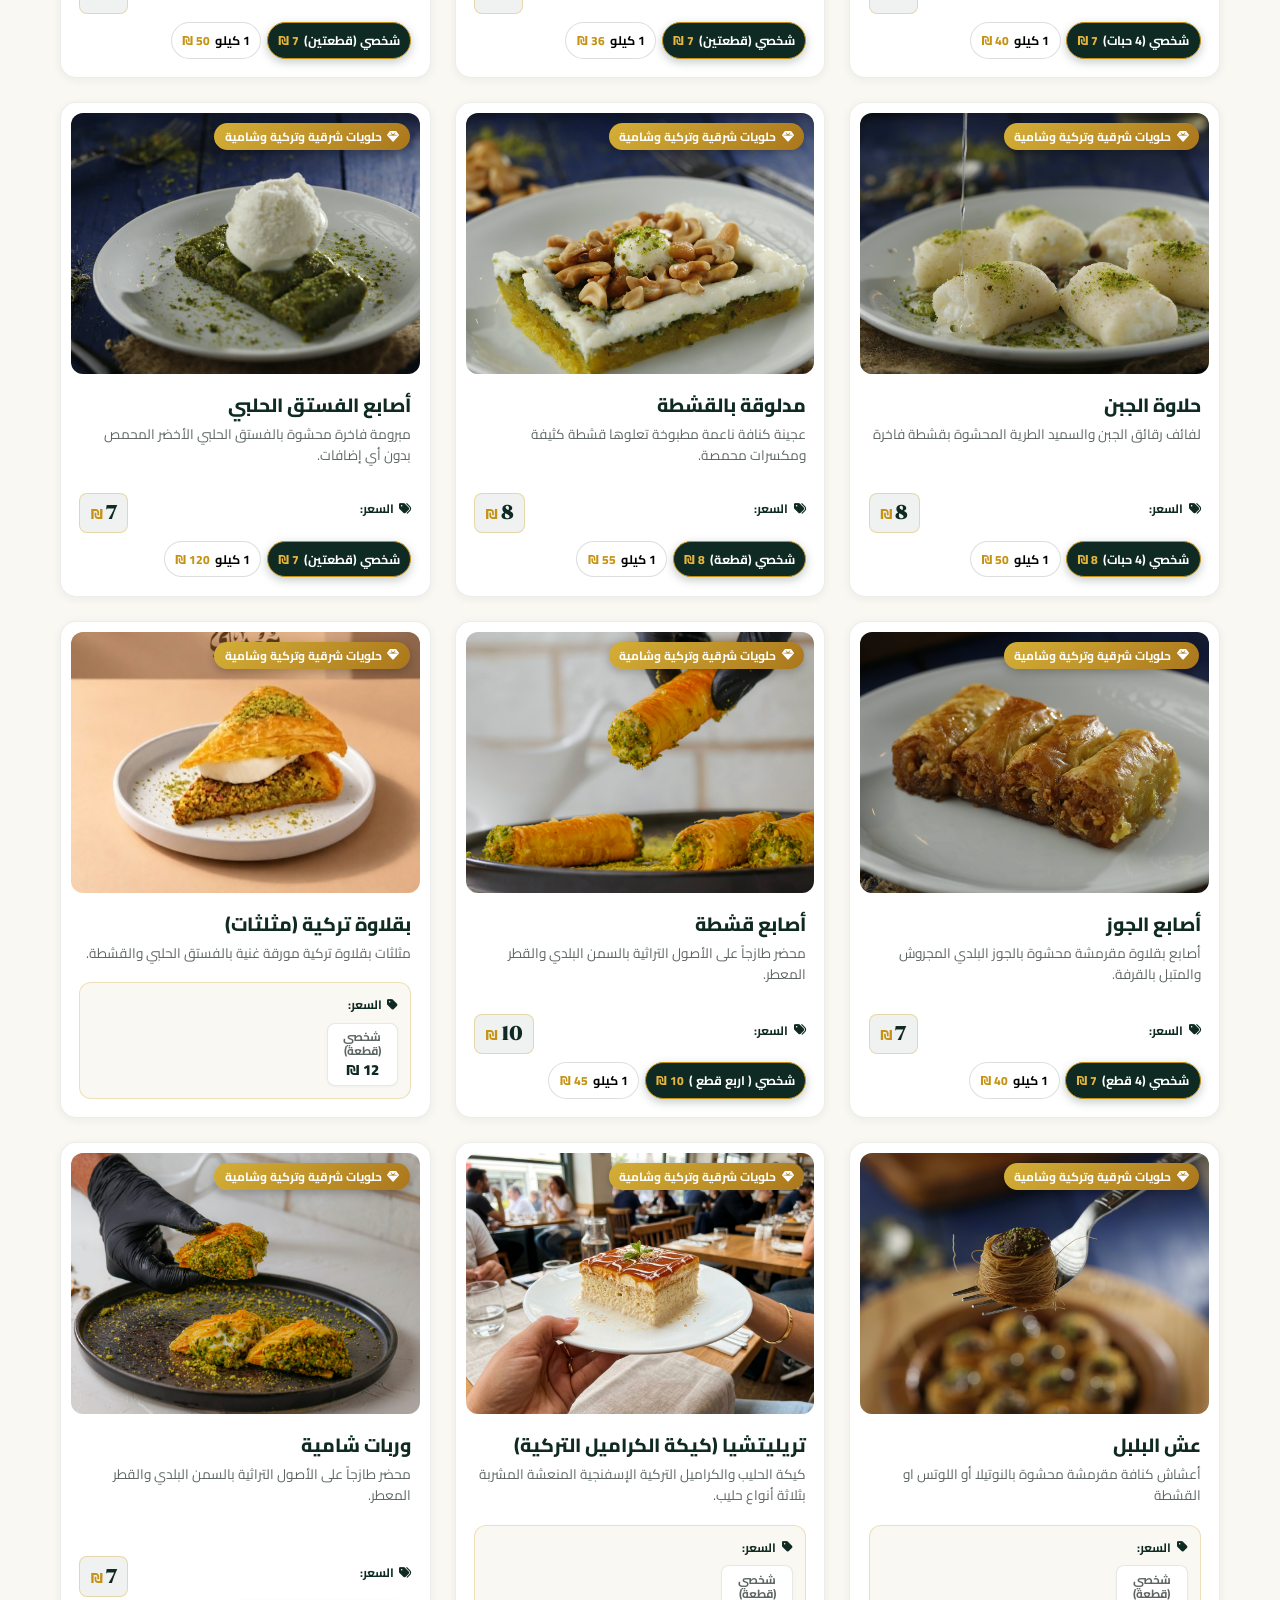
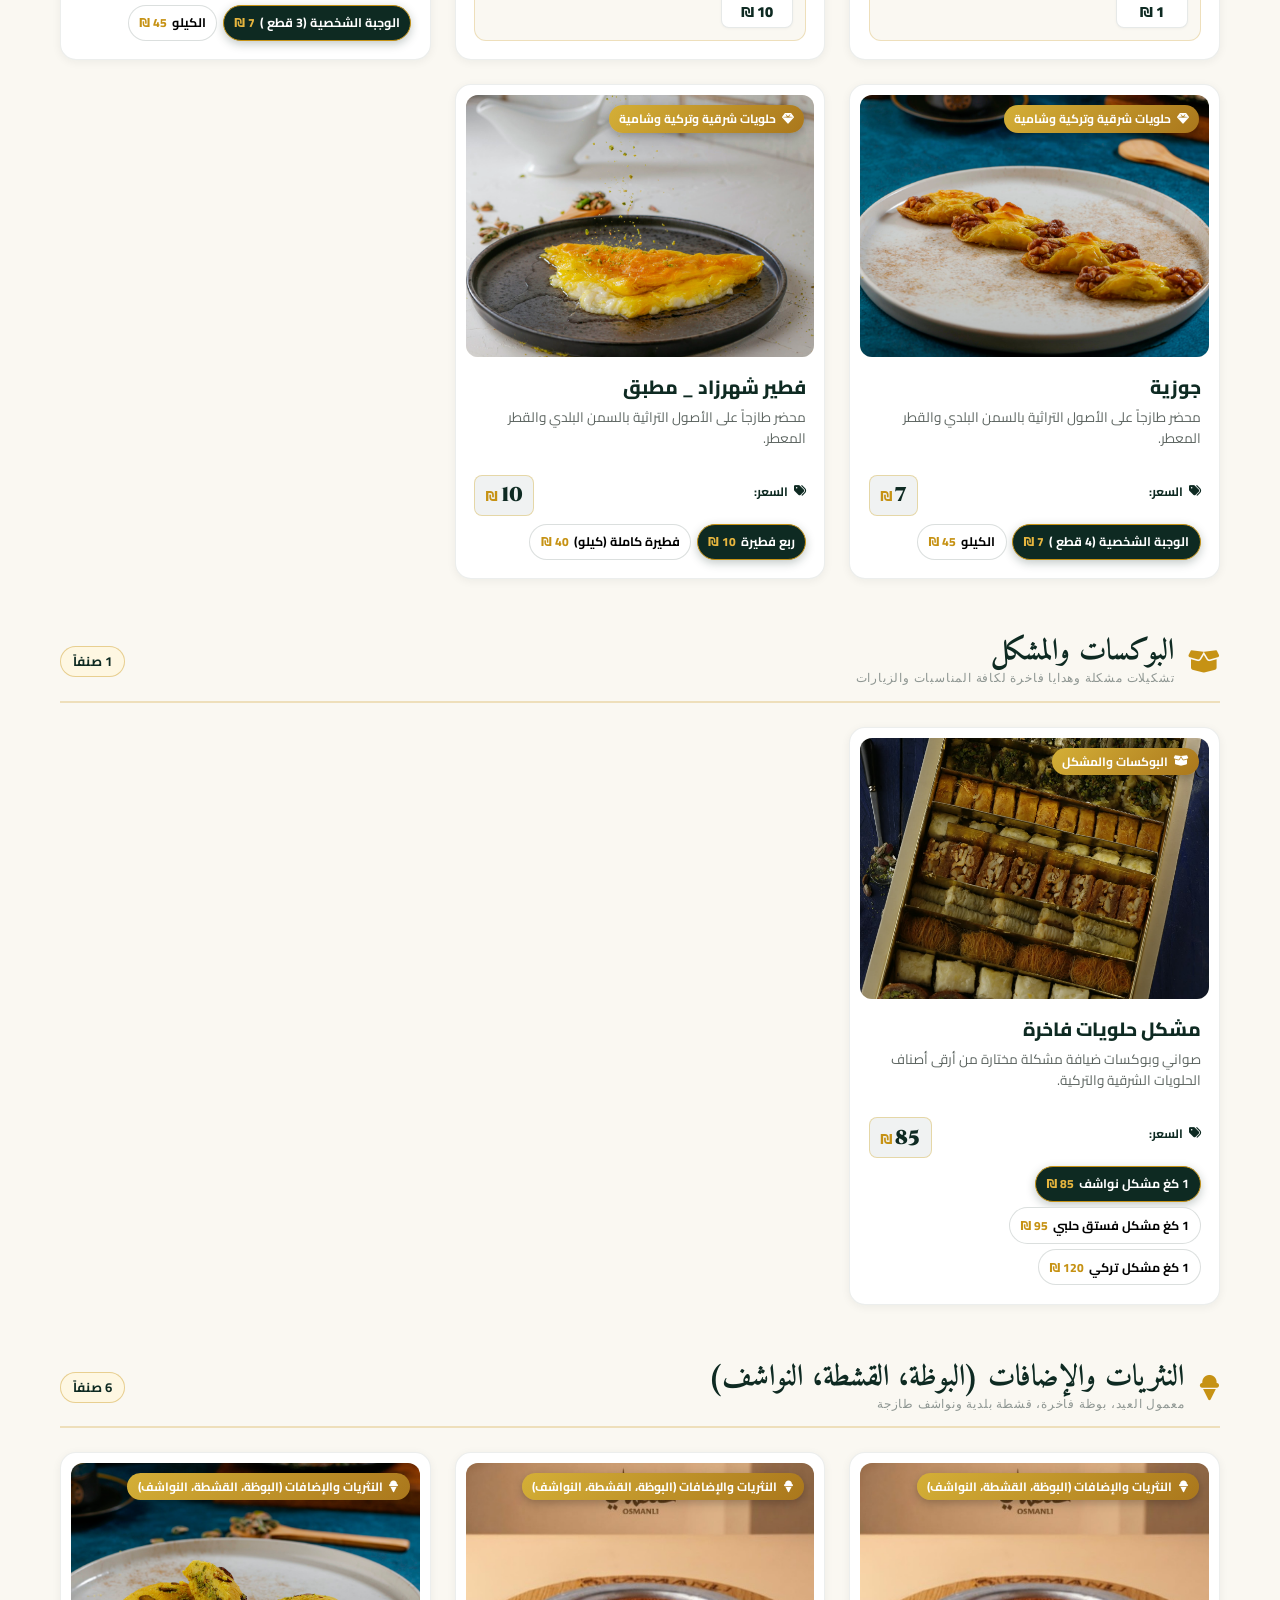
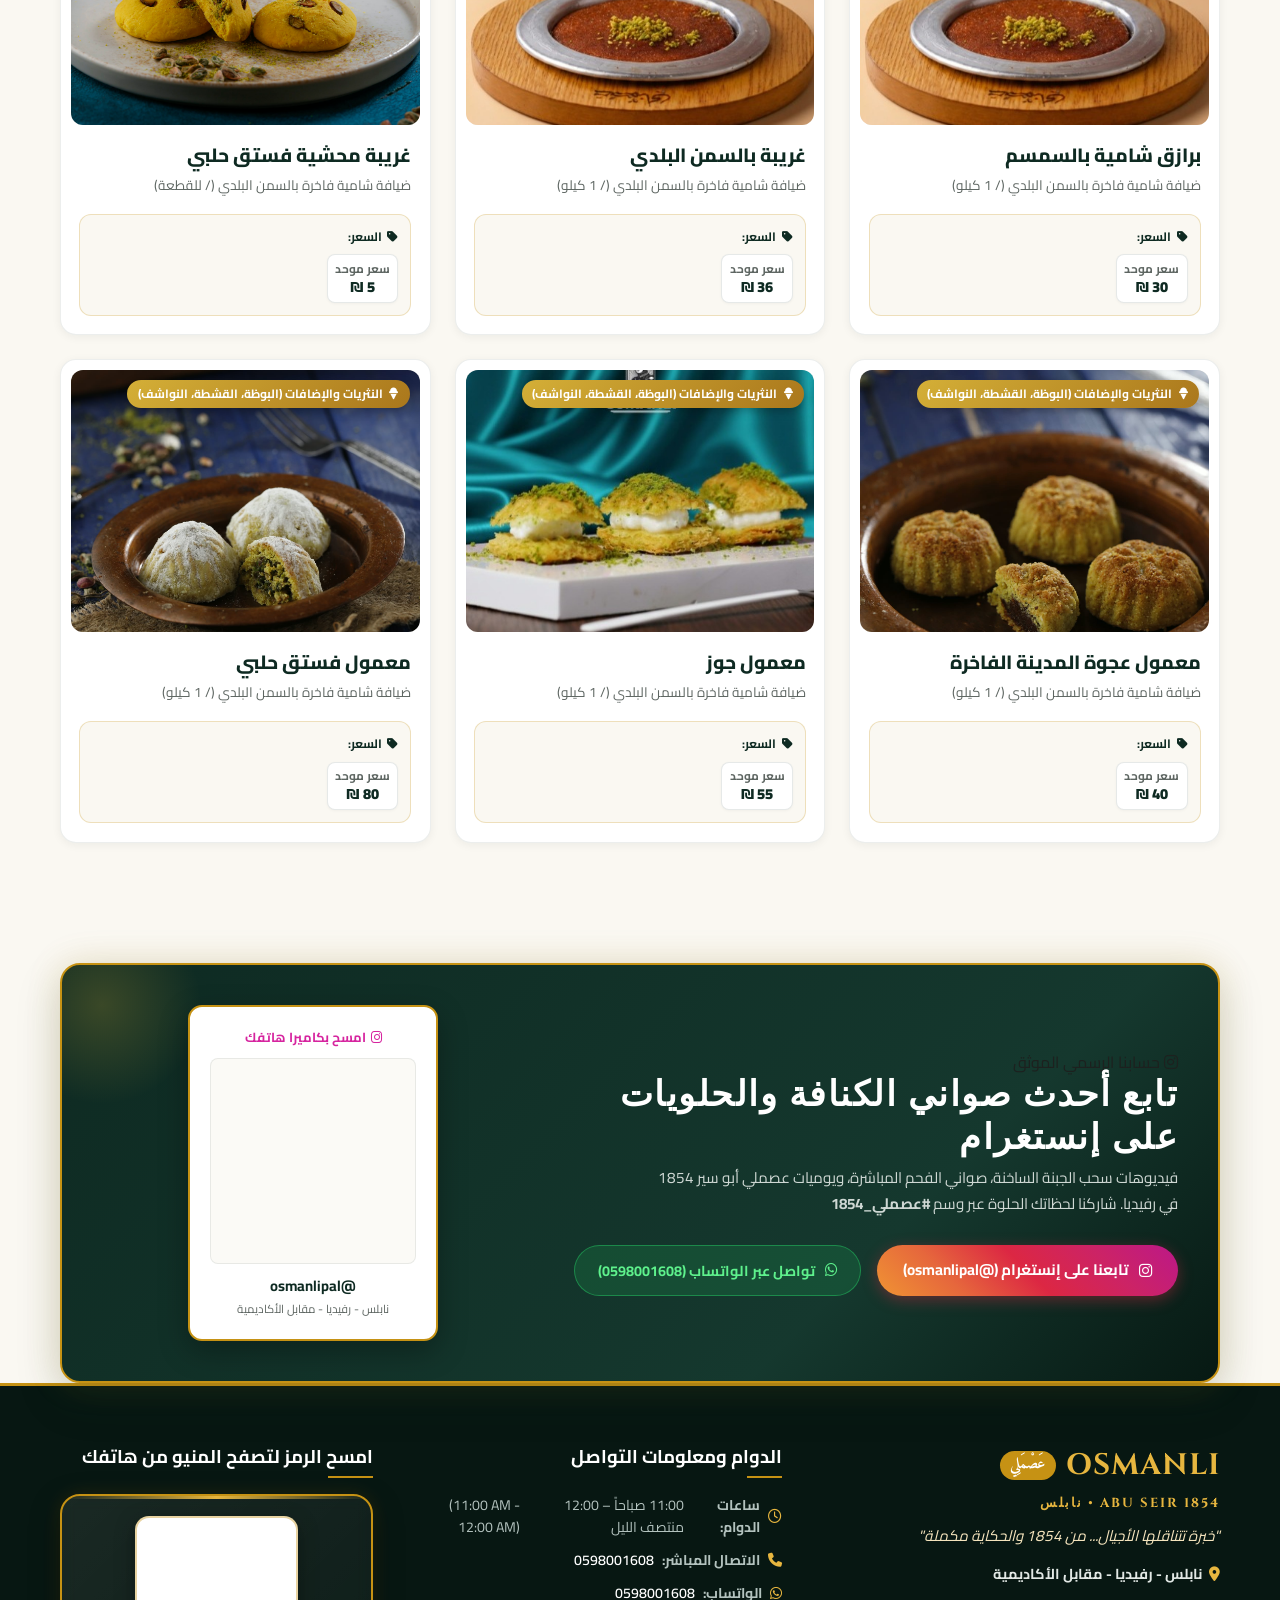
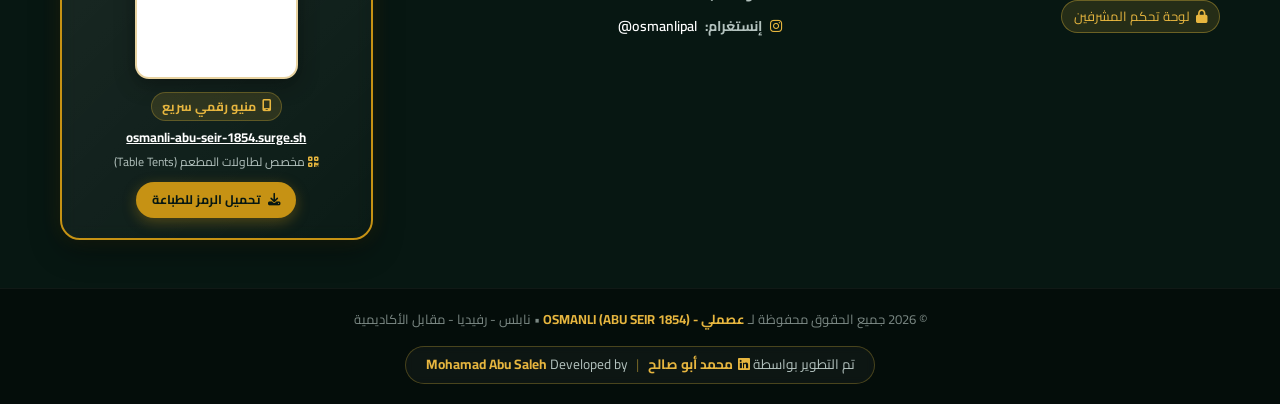
==== commit cfb8fd98: "Reorder categories, set Kanafeh active, and update WhatsApp to +972" ====
--- a/200.html
+++ b/200.html
@@ -1,12 +1,3 @@
-<!--
-====================================================================
-* Project: OSMANLI - ABU SEIR 1854 (عصملي) | Digital Restaurant Menu
-* Developer: Mohamad Abu Saleh
-* Phone / WhatsApp: +970598600230 (https://wa.me/970598600230)
-* Email: mohamadabusaleh83@gmail.com
-* LinkedIn: https://www.linkedin.com/in/mohamad-abu-saleh-598255350
-====================================================================
--->
 <!DOCTYPE html>
 <html lang="ar" dir="rtl">
 <head>
@@ -70,7 +61,7 @@
       <div class="announcement-right">
         <span class="hours-badge"><i class="fa-regular fa-clock"></i> 11:00 صباحاً – 12:00 منتصف الليل</span>
         <a href="tel:0598001608" class="contact-pill" title="اتصال هاتفي مباشر"><i class="fa-solid fa-phone"></i> <span dir="ltr">0598001608</span></a>
-        <a href="https://wa.me/970598001608" target="_blank" rel="noopener noreferrer" class="contact-pill whatsapp-pill" title="محادثة واتساب"><i class="fa-brands fa-whatsapp"></i> واتساب</a>
+        <a href="https://wa.me/972598001608" target="_blank" rel="noopener noreferrer" class="contact-pill whatsapp-pill" title="محادثة واتساب"><i class="fa-brands fa-whatsapp"></i> واتساب</a>
       </div>
     </div>
   </aside>
@@ -161,16 +152,20 @@
       <div class="container">
         <ul class="categories-list">
                                   <li>
-              <a href="#cat-section-e664aa68a7b573d3e1a55254e7d0ded6" class="category-nav-link active">
-                <i class="fa-solid fa-gem"></i> حلويات شرقية وتركية              </a>
+              <a href="#cat-section-35bd46d94caab555c70311a4316f7f24" class="category-nav-link active">
+                <i class="fa-solid fa-fire-burner"></i> الكنافة              </a>
             </li>
                                   <li>
-              <a href="#cat-section-3755b19ab1844cfb4c63342fa8434387" class="category-nav-link ">
-                <i class="fa-solid fa-fire-burner"></i> كنافة              </a>
+              <a href="#cat-section-f2d69a0ec0cf498d4e2c196813d9be14" class="category-nav-link ">
+                <i class="fa-solid fa-gem"></i> حلويات شرقية وتركية وشامية              </a>
             </li>
                                   <li>
-              <a href="#cat-section-5dc4f3a1f53f4e672e556f18a0e96256" class="category-nav-link ">
-                <i class="fa-solid fa-box-archive"></i> نثريات ومعمول              </a>
+              <a href="#cat-section-8f50e8a2b77a7971e1df7d09b852e301" class="category-nav-link ">
+                <i class="fa-solid fa-box-open"></i> البوكسات والمشكل              </a>
+            </li>
+                                  <li>
+              <a href="#cat-section-f644c67bbece81c89b5b642f61e92963" class="category-nav-link ">
+                <i class="fa-solid fa-ice-cream"></i> النثريات والإضافات (البوظة، القشطة، النواشف)              </a>
             </li>
                   </ul>
       </div>
@@ -181,734 +176,13 @@
     <div class="container">
 
       
-                            <section id="cat-section-e664aa68a7b573d3e1a55254e7d0ded6" class="menu-section">
-            <div class="section-header">
-              <div class="section-title-wrap">
-                <i class="fa-solid fa-gem section-icon"></i>
-                <div>
-                  <h2 class="section-title">حلويات شرقية وتركية</h2>
-                  <span class="section-subtitle">تشكيلة عصملي أبو سير 1854 الفاخرة</span>
-                </div>
-              </div>
-              <span class="section-counter">18 صنفاً</span>
-            </div>
-
-            <div class="menu-grid">
-                                              <article class="menu-card">
-                  <div class="card-media-wrapper">
-                    <img src="uploads/dish_6aca17542b562_1791629140.jpg" alt="فطير بالقشطة (شفايف)" class="card-img" loading="lazy" onerror="this.src='images/knafeh_charcoal.jpg'">
-                    <span class="card-badge"><i class="fa-solid fa-gem"></i> حلويات شرقية وتركية</span>
-                  </div>
-                  <div class="card-body">
-                    <h3 class="card-title">فطير بالقشطة (شفايف)</h3>
-                    <p class="card-desc">رقائق مورقة ذهبية محشوة بالقشطة الطازجة والقطر المعطر.</p>
-                    
-                                          <!-- متعدد الأحجام والأسعار (Multiple Sizes & Dynamic Pricing) -->
-                      <div class="dynamic-card-pricing" data-item-id="12">
-                        <div class="pricing-top-row">
-                          <span class="pricing-label"><i class="fa-solid fa-tags"></i> السعر:</span>
-                          <div class="selected-price-display" title="السعر الحالي للحجم المحدد">
-                            <span class="price-val" id="price-display-12">7</span>
-                            <span class="price-curr">₪</span>
-                          </div>
-                        </div>
-                        <div class="size-chips-wrapper" role="radiogroup" aria-label="أحجام فطير بالقشطة (شفايف)">
-                                                      <button type="button" 
-                                    class="size-choice-chip active" 
-                                    data-price="7" 
-                                    data-target="price-display-12"
-                                    title="شخصي (4 قطع): 7 ₪"
-                                    aria-pressed="true">
-                              <span class="chip-size-title">شخصي (4 قطع)</span>
-                              <span class="chip-size-cost">7 ₪</span>
-                            </button>
-                                                      <button type="button" 
-                                    class="size-choice-chip " 
-                                    data-price="34" 
-                                    data-target="price-display-12"
-                                    title="1 كيلو: 34 ₪"
-                                    aria-pressed="false">
-                              <span class="chip-size-title">1 كيلو</span>
-                              <span class="chip-size-cost">34 ₪</span>
-                            </button>
-                                                      <button type="button" 
-                                    class="size-choice-chip " 
-                                    data-price="36" 
-                                    data-target="price-display-12"
-                                    title="تواصي: 36 ₪"
-                                    aria-pressed="false">
-                              <span class="chip-size-title">تواصي</span>
-                              <span class="chip-size-cost">36 ₪</span>
-                            </button>
-                                                  </div>
-                      </div>
-                                      </div>
-                </article>
-                                              <article class="menu-card">
-                  <div class="card-media-wrapper">
-                    <img src="uploads/dish_6aca16e659ed8_1791629030.jpg" alt="فطير بالجبنة" class="card-img" loading="lazy" onerror="this.src='images/knafeh_charcoal.jpg'">
-                    <span class="card-badge"><i class="fa-solid fa-gem"></i> حلويات شرقية وتركية</span>
-                  </div>
-                  <div class="card-body">
-                    <h3 class="card-title">فطير بالجبنة</h3>
-                    <p class="card-desc">فطير مورق محشو بالجبنة</p>
-                    
-                                          <!-- متعدد الأحجام والأسعار (Multiple Sizes & Dynamic Pricing) -->
-                      <div class="dynamic-card-pricing" data-item-id="13">
-                        <div class="pricing-top-row">
-                          <span class="pricing-label"><i class="fa-solid fa-tags"></i> السعر:</span>
-                          <div class="selected-price-display" title="السعر الحالي للحجم المحدد">
-                            <span class="price-val" id="price-display-13">7</span>
-                            <span class="price-curr">₪</span>
-                          </div>
-                        </div>
-                        <div class="size-chips-wrapper" role="radiogroup" aria-label="أحجام فطير بالجبنة">
-                                                      <button type="button" 
-                                    class="size-choice-chip active" 
-                                    data-price="7" 
-                                    data-target="price-display-13"
-                                    title="شخصي (4 قطع): 7 ₪"
-                                    aria-pressed="true">
-                              <span class="chip-size-title">شخصي (4 قطع)</span>
-                              <span class="chip-size-cost">7 ₪</span>
-                            </button>
-                                                      <button type="button" 
-                                    class="size-choice-chip " 
-                                    data-price="36" 
-                                    data-target="price-display-13"
-                                    title="1 كيلو: 36 ₪"
-                                    aria-pressed="false">
-                              <span class="chip-size-title">1 كيلو</span>
-                              <span class="chip-size-cost">36 ₪</span>
-                            </button>
-                                                      <button type="button" 
-                                    class="size-choice-chip " 
-                                    data-price="40" 
-                                    data-target="price-display-13"
-                                    title="تواصي: 40 ₪"
-                                    aria-pressed="false">
-                              <span class="chip-size-title">تواصي</span>
-                              <span class="chip-size-cost">40 ₪</span>
-                            </button>
-                                                  </div>
-                      </div>
-                                      </div>
-                </article>
-                                              <article class="menu-card">
-                  <div class="card-media-wrapper">
-                    <img src="images/kellaj_cheese.jpg" alt="كلاج بالجبنة" class="card-img" loading="lazy" onerror="this.src='images/knafeh_charcoal.jpg'">
-                    <span class="card-badge"><i class="fa-solid fa-gem"></i> حلويات شرقية وتركية</span>
-                  </div>
-                  <div class="card-body">
-                    <h3 class="card-title">كلاج بالجبنة</h3>
-                    <p class="card-desc">رولات الكلاج المقرمشة الشهيرة بحشوة الجبنة الفاخرة.</p>
-                    
-                                          <!-- متعدد الأحجام والأسعار (Multiple Sizes & Dynamic Pricing) -->
-                      <div class="dynamic-card-pricing" data-item-id="14">
-                        <div class="pricing-top-row">
-                          <span class="pricing-label"><i class="fa-solid fa-tags"></i> السعر:</span>
-                          <div class="selected-price-display" title="السعر الحالي للحجم المحدد">
-                            <span class="price-val" id="price-display-14">7</span>
-                            <span class="price-curr">₪</span>
-                          </div>
-                        </div>
-                        <div class="size-chips-wrapper" role="radiogroup" aria-label="أحجام كلاج بالجبنة">
-                                                      <button type="button" 
-                                    class="size-choice-chip active" 
-                                    data-price="7" 
-                                    data-target="price-display-14"
-                                    title="شخصي (قطعة): 7 ₪"
-                                    aria-pressed="true">
-                              <span class="chip-size-title">شخصي (قطعة)</span>
-                              <span class="chip-size-cost">7 ₪</span>
-                            </button>
-                                                      <button type="button" 
-                                    class="size-choice-chip " 
-                                    data-price="40" 
-                                    data-target="price-display-14"
-                                    title="1 كيلو: 40 ₪"
-                                    aria-pressed="false">
-                              <span class="chip-size-title">1 كيلو</span>
-                              <span class="chip-size-cost">40 ₪</span>
-                            </button>
-                                                  </div>
-                      </div>
-                                      </div>
-                </article>
-                                              <article class="menu-card">
-                  <div class="card-media-wrapper">
-                    <img src="uploads/dish_6aca16bf56ac6_1791628991.jpg" alt="بسكوت شهرزاد" class="card-img" loading="lazy" onerror="this.src='images/knafeh_charcoal.jpg'">
-                    <span class="card-badge"><i class="fa-solid fa-gem"></i> حلويات شرقية وتركية</span>
-                  </div>
-                  <div class="card-body">
-                    <h3 class="card-title">بسكوت شهرزاد</h3>
-                    <p class="card-desc">بسكوت مقرمش خفيف محشو بالقشطة ومغطى بالفستق الحلبي.</p>
-                    
-                                          <!-- متعدد الأحجام والأسعار (Multiple Sizes & Dynamic Pricing) -->
-                      <div class="dynamic-card-pricing" data-item-id="15">
-                        <div class="pricing-top-row">
-                          <span class="pricing-label"><i class="fa-solid fa-tags"></i> السعر:</span>
-                          <div class="selected-price-display" title="السعر الحالي للحجم المحدد">
-                            <span class="price-val" id="price-display-15">7</span>
-                            <span class="price-curr">₪</span>
-                          </div>
-                        </div>
-                        <div class="size-chips-wrapper" role="radiogroup" aria-label="أحجام بسكوت شهرزاد">
-                                                      <button type="button" 
-                                    class="size-choice-chip active" 
-                                    data-price="7" 
-                                    data-target="price-display-15"
-                                    title="شخصي (4 حبات): 7 ₪"
-                                    aria-pressed="true">
-                              <span class="chip-size-title">شخصي (4 حبات)</span>
-                              <span class="chip-size-cost">7 ₪</span>
-                            </button>
-                                                      <button type="button" 
-                                    class="size-choice-chip " 
-                                    data-price="40" 
-                                    data-target="price-display-15"
-                                    title="1 كيلو: 40 ₪"
-                                    aria-pressed="false">
-                              <span class="chip-size-title">1 كيلو</span>
-                              <span class="chip-size-cost">40 ₪</span>
-                            </button>
-                                                  </div>
-                      </div>
-                                      </div>
-                </article>
-                                              <article class="menu-card">
-                  <div class="card-media-wrapper">
-                    <img src="uploads/dish_6aca169b16986_1791628955.jpg" alt="بين النارين" class="card-img" loading="lazy" onerror="this.src='images/knafeh_charcoal.jpg'">
-                    <span class="card-badge"><i class="fa-solid fa-gem"></i> حلويات شرقية وتركية</span>
-                  </div>
-                  <div class="card-body">
-                    <h3 class="card-title">بين النارين</h3>
-                    <p class="card-desc">طبقتان من شعيرية الكنافة المحمصة يتوسطهما قلب غني من القشطة الفاخرة.</p>
-                    
-                                          <!-- متعدد الأحجام والأسعار (Multiple Sizes & Dynamic Pricing) -->
-                      <div class="dynamic-card-pricing" data-item-id="16">
-                        <div class="pricing-top-row">
-                          <span class="pricing-label"><i class="fa-solid fa-tags"></i> السعر:</span>
-                          <div class="selected-price-display" title="السعر الحالي للحجم المحدد">
-                            <span class="price-val" id="price-display-16">7</span>
-                            <span class="price-curr">₪</span>
-                          </div>
-                        </div>
-                        <div class="size-chips-wrapper" role="radiogroup" aria-label="أحجام بين النارين">
-                                                      <button type="button" 
-                                    class="size-choice-chip active" 
-                                    data-price="7" 
-                                    data-target="price-display-16"
-                                    title="شخصي (قطعتين): 7 ₪"
-                                    aria-pressed="true">
-                              <span class="chip-size-title">شخصي (قطعتين)</span>
-                              <span class="chip-size-cost">7 ₪</span>
-                            </button>
-                                                      <button type="button" 
-                                    class="size-choice-chip " 
-                                    data-price="36" 
-                                    data-target="price-display-16"
-                                    title="1 كيلو: 36 ₪"
-                                    aria-pressed="false">
-                              <span class="chip-size-title">1 كيلو</span>
-                              <span class="chip-size-cost">36 ₪</span>
-                            </button>
-                                                  </div>
-                      </div>
-                                      </div>
-                </article>
-                                              <article class="menu-card">
-                  <div class="card-media-wrapper">
-                    <img src="uploads/dish_6aca1677ecfbb_1791628919.jpg" alt="خدود الست بالقشطة الطبيعية" class="card-img" loading="lazy" onerror="this.src='images/knafeh_charcoal.jpg'">
-                    <span class="card-badge"><i class="fa-solid fa-gem"></i> حلويات شرقية وتركية</span>
-                  </div>
-                  <div class="card-body">
-                    <h3 class="card-title">خدود الست بالقشطة الطبيعية</h3>
-                    <p class="card-desc">حبات دائرية مورقة بالسمن البلدي محشوة بقشطة طبيعية وفستق.</p>
-                    
-                                          <!-- متعدد الأحجام والأسعار (Multiple Sizes & Dynamic Pricing) -->
-                      <div class="dynamic-card-pricing" data-item-id="17">
-                        <div class="pricing-top-row">
-                          <span class="pricing-label"><i class="fa-solid fa-tags"></i> السعر:</span>
-                          <div class="selected-price-display" title="السعر الحالي للحجم المحدد">
-                            <span class="price-val" id="price-display-17">7</span>
-                            <span class="price-curr">₪</span>
-                          </div>
-                        </div>
-                        <div class="size-chips-wrapper" role="radiogroup" aria-label="أحجام خدود الست بالقشطة الطبيعية">
-                                                      <button type="button" 
-                                    class="size-choice-chip active" 
-                                    data-price="7" 
-                                    data-target="price-display-17"
-                                    title="شخصي (قطعتين): 7 ₪"
-                                    aria-pressed="true">
-                              <span class="chip-size-title">شخصي (قطعتين)</span>
-                              <span class="chip-size-cost">7 ₪</span>
-                            </button>
-                                                      <button type="button" 
-                                    class="size-choice-chip " 
-                                    data-price="50" 
-                                    data-target="price-display-17"
-                                    title="1 كيلو: 50 ₪"
-                                    aria-pressed="false">
-                              <span class="chip-size-title">1 كيلو</span>
-                              <span class="chip-size-cost">50 ₪</span>
-                            </button>
-                                                  </div>
-                      </div>
-                                      </div>
-                </article>
-                                              <article class="menu-card">
-                  <div class="card-media-wrapper">
-                    <img src="uploads/dish_6aca163aa41e9_1791628858.jpg" alt="حلاوة الجبن" class="card-img" loading="lazy" onerror="this.src='images/knafeh_charcoal.jpg'">
-                    <span class="card-badge"><i class="fa-solid fa-gem"></i> حلويات شرقية وتركية</span>
-                  </div>
-                  <div class="card-body">
-                    <h3 class="card-title">حلاوة الجبن</h3>
-                    <p class="card-desc">لفائف رقائق الجبن والسميد الطرية المحشوة بقشطة فاخرة</p>
-                    
-                                          <!-- متعدد الأحجام والأسعار (Multiple Sizes & Dynamic Pricing) -->
-                      <div class="dynamic-card-pricing" data-item-id="18">
-                        <div class="pricing-top-row">
-                          <span class="pricing-label"><i class="fa-solid fa-tags"></i> السعر:</span>
-                          <div class="selected-price-display" title="السعر الحالي للحجم المحدد">
-                            <span class="price-val" id="price-display-18">8</span>
-                            <span class="price-curr">₪</span>
-                          </div>
-                        </div>
-                        <div class="size-chips-wrapper" role="radiogroup" aria-label="أحجام حلاوة الجبن">
-                                                      <button type="button" 
-                                    class="size-choice-chip active" 
-                                    data-price="8" 
-                                    data-target="price-display-18"
-                                    title="شخصي (4 حبات): 8 ₪"
-                                    aria-pressed="true">
-                              <span class="chip-size-title">شخصي (4 حبات)</span>
-                              <span class="chip-size-cost">8 ₪</span>
-                            </button>
-                                                      <button type="button" 
-                                    class="size-choice-chip " 
-                                    data-price="50" 
-                                    data-target="price-display-18"
-                                    title="1 كيلو: 50 ₪"
-                                    aria-pressed="false">
-                              <span class="chip-size-title">1 كيلو</span>
-                              <span class="chip-size-cost">50 ₪</span>
-                            </button>
-                                                  </div>
-                      </div>
-                                      </div>
-                </article>
-                                              <article class="menu-card">
-                  <div class="card-media-wrapper">
-                    <img src="uploads/dish_6aca1619a40de_1791628825.jpg" alt="مدلوقة بالقشطة" class="card-img" loading="lazy" onerror="this.src='images/knafeh_charcoal.jpg'">
-                    <span class="card-badge"><i class="fa-solid fa-gem"></i> حلويات شرقية وتركية</span>
-                  </div>
-                  <div class="card-body">
-                    <h3 class="card-title">مدلوقة بالقشطة</h3>
-                    <p class="card-desc">عجينة كنافة ناعمة مطبوخة تعلوها قشطة كثيفة ومكسرات محمصة.</p>
-                    
-                                          <!-- متعدد الأحجام والأسعار (Multiple Sizes & Dynamic Pricing) -->
-                      <div class="dynamic-card-pricing" data-item-id="19">
-                        <div class="pricing-top-row">
-                          <span class="pricing-label"><i class="fa-solid fa-tags"></i> السعر:</span>
-                          <div class="selected-price-display" title="السعر الحالي للحجم المحدد">
-                            <span class="price-val" id="price-display-19">8</span>
-                            <span class="price-curr">₪</span>
-                          </div>
-                        </div>
-                        <div class="size-chips-wrapper" role="radiogroup" aria-label="أحجام مدلوقة بالقشطة">
-                                                      <button type="button" 
-                                    class="size-choice-chip active" 
-                                    data-price="8" 
-                                    data-target="price-display-19"
-                                    title="شخصي (قطعة): 8 ₪"
-                                    aria-pressed="true">
-                              <span class="chip-size-title">شخصي (قطعة)</span>
-                              <span class="chip-size-cost">8 ₪</span>
-                            </button>
-                                                      <button type="button" 
-                                    class="size-choice-chip " 
-                                    data-price="55" 
-                                    data-target="price-display-19"
-                                    title="1 كيلو: 55 ₪"
-                                    aria-pressed="false">
-                              <span class="chip-size-title">1 كيلو</span>
-                              <span class="chip-size-cost">55 ₪</span>
-                            </button>
-                                                  </div>
-                      </div>
-                                      </div>
-                </article>
-                                              <article class="menu-card">
-                  <div class="card-media-wrapper">
-                    <img src="uploads/dish_6aca16017d539_1791628801.jpg" alt="أصابع الفستق الحلبي" class="card-img" loading="lazy" onerror="this.src='images/knafeh_charcoal.jpg'">
-                    <span class="card-badge"><i class="fa-solid fa-gem"></i> حلويات شرقية وتركية</span>
-                  </div>
-                  <div class="card-body">
-                    <h3 class="card-title">أصابع الفستق الحلبي</h3>
-                    <p class="card-desc">مبرومة فاخرة محشوة بالفستق الحلبي الأخضر المحمص بدون أي إضافات.</p>
-                    
-                                          <!-- متعدد الأحجام والأسعار (Multiple Sizes & Dynamic Pricing) -->
-                      <div class="dynamic-card-pricing" data-item-id="20">
-                        <div class="pricing-top-row">
-                          <span class="pricing-label"><i class="fa-solid fa-tags"></i> السعر:</span>
-                          <div class="selected-price-display" title="السعر الحالي للحجم المحدد">
-                            <span class="price-val" id="price-display-20">7</span>
-                            <span class="price-curr">₪</span>
-                          </div>
-                        </div>
-                        <div class="size-chips-wrapper" role="radiogroup" aria-label="أحجام أصابع الفستق الحلبي">
-                                                      <button type="button" 
-                                    class="size-choice-chip active" 
-                                    data-price="7" 
-                                    data-target="price-display-20"
-                                    title="شخصي (قطعتين): 7 ₪"
-                                    aria-pressed="true">
-                              <span class="chip-size-title">شخصي (قطعتين)</span>
-                              <span class="chip-size-cost">7 ₪</span>
-                            </button>
-                                                      <button type="button" 
-                                    class="size-choice-chip " 
-                                    data-price="120" 
-                                    data-target="price-display-20"
-                                    title="1 كيلو: 120 ₪"
-                                    aria-pressed="false">
-                              <span class="chip-size-title">1 كيلو</span>
-                              <span class="chip-size-cost">120 ₪</span>
-                            </button>
-                                                  </div>
-                      </div>
-                                      </div>
-                </article>
-                                              <article class="menu-card">
-                  <div class="card-media-wrapper">
-                    <img src="uploads/dish_6aca15c992c80_1791628745.jpg" alt="أصابع الجوز" class="card-img" loading="lazy" onerror="this.src='images/knafeh_charcoal.jpg'">
-                    <span class="card-badge"><i class="fa-solid fa-gem"></i> حلويات شرقية وتركية</span>
-                  </div>
-                  <div class="card-body">
-                    <h3 class="card-title">أصابع الجوز</h3>
-                    <p class="card-desc">أصابع بقلاوة مقرمشة محشوة بالجوز البلدي المجروش والمتبل بالقرفة.</p>
-                    
-                                          <!-- متعدد الأحجام والأسعار (Multiple Sizes & Dynamic Pricing) -->
-                      <div class="dynamic-card-pricing" data-item-id="21">
-                        <div class="pricing-top-row">
-                          <span class="pricing-label"><i class="fa-solid fa-tags"></i> السعر:</span>
-                          <div class="selected-price-display" title="السعر الحالي للحجم المحدد">
-                            <span class="price-val" id="price-display-21">7</span>
-                            <span class="price-curr">₪</span>
-                          </div>
-                        </div>
-                        <div class="size-chips-wrapper" role="radiogroup" aria-label="أحجام أصابع الجوز">
-                                                      <button type="button" 
-                                    class="size-choice-chip active" 
-                                    data-price="7" 
-                                    data-target="price-display-21"
-                                    title="شخصي (4 قطع): 7 ₪"
-                                    aria-pressed="true">
-                              <span class="chip-size-title">شخصي (4 قطع)</span>
-                              <span class="chip-size-cost">7 ₪</span>
-                            </button>
-                                                      <button type="button" 
-                                    class="size-choice-chip " 
-                                    data-price="40" 
-                                    data-target="price-display-21"
-                                    title="1 كيلو: 40 ₪"
-                                    aria-pressed="false">
-                              <span class="chip-size-title">1 كيلو</span>
-                              <span class="chip-size-cost">40 ₪</span>
-                            </button>
-                                                  </div>
-                      </div>
-                                      </div>
-                </article>
-                                              <article class="menu-card">
-                  <div class="card-media-wrapper">
-                    <img src="uploads/dish_6aca283cdfdc8_1791633468.jpg" alt="أصابع قشطة" class="card-img" loading="lazy" onerror="this.src='images/knafeh_charcoal.jpg'">
-                    <span class="card-badge"><i class="fa-solid fa-gem"></i> حلويات شرقية وتركية</span>
-                  </div>
-                  <div class="card-body">
-                    <h3 class="card-title">أصابع قشطة</h3>
-                    <p class="card-desc">محضر طازجاً على الأصول التراثية بالسمن البلدي والقطر المعطر.</p>
-                    
-                                          <!-- متعدد الأحجام والأسعار (Multiple Sizes & Dynamic Pricing) -->
-                      <div class="dynamic-card-pricing" data-item-id="22">
-                        <div class="pricing-top-row">
-                          <span class="pricing-label"><i class="fa-solid fa-tags"></i> السعر:</span>
-                          <div class="selected-price-display" title="السعر الحالي للحجم المحدد">
-                            <span class="price-val" id="price-display-22">10</span>
-                            <span class="price-curr">₪</span>
-                          </div>
-                        </div>
-                        <div class="size-chips-wrapper" role="radiogroup" aria-label="أحجام أصابع قشطة">
-                                                      <button type="button" 
-                                    class="size-choice-chip active" 
-                                    data-price="10" 
-                                    data-target="price-display-22"
-                                    title="شخصي ( اربع قطع ): 10 ₪"
-                                    aria-pressed="true">
-                              <span class="chip-size-title">شخصي ( اربع قطع )</span>
-                              <span class="chip-size-cost">10 ₪</span>
-                            </button>
-                                                      <button type="button" 
-                                    class="size-choice-chip " 
-                                    data-price="45" 
-                                    data-target="price-display-22"
-                                    title="1 كيلو: 45 ₪"
-                                    aria-pressed="false">
-                              <span class="chip-size-title">1 كيلو</span>
-                              <span class="chip-size-cost">45 ₪</span>
-                            </button>
-                                                  </div>
-                      </div>
-                                      </div>
-                </article>
-                                              <article class="menu-card">
-                  <div class="card-media-wrapper">
-                    <img src="images/baklava_turkish.jpg" alt="بقلاوة تركية (مثلثات)" class="card-img" loading="lazy" onerror="this.src='images/knafeh_charcoal.jpg'">
-                    <span class="card-badge"><i class="fa-solid fa-gem"></i> حلويات شرقية وتركية</span>
-                  </div>
-                  <div class="card-body">
-                    <h3 class="card-title">بقلاوة تركية (مثلثات)</h3>
-                    <p class="card-desc">مثلثات بقلاوة تركية مورقة غنية بالفستق الحلبي والقشطة.</p>
-                    
-                                          <!-- حجم وسعر واحد محدد (Single Variant) -->
-                      <div class="pricing-container">
-                        <span class="pricing-label"><i class="fa-solid fa-tag"></i> السعر:</span>
-                        <div class="pricing-grid">
-                          <div class="price-pill">
-                            <span class="size">شخصي (قطعة)</span>
-                            <span class="price">12 ₪</span>
-                          </div>
-                        </div>
-                      </div>
-                                      </div>
-                </article>
-                                              <article class="menu-card">
-                  <div class="card-media-wrapper">
-                    <img src="uploads/dish_6aca156cab37a_1791628652.jpg" alt="عش البلبل" class="card-img" loading="lazy" onerror="this.src='images/knafeh_charcoal.jpg'">
-                    <span class="card-badge"><i class="fa-solid fa-gem"></i> حلويات شرقية وتركية</span>
-                  </div>
-                  <div class="card-body">
-                    <h3 class="card-title">عش البلبل</h3>
-                    <p class="card-desc">أعشاش كنافة مقرمشة محشوة بالنوتيلا أو اللوتس او القشطة</p>
-                    
-                                          <!-- حجم وسعر واحد محدد (Single Variant) -->
-                      <div class="pricing-container">
-                        <span class="pricing-label"><i class="fa-solid fa-tag"></i> السعر:</span>
-                        <div class="pricing-grid">
-                          <div class="price-pill">
-                            <span class="size">شخصي (قطعة)</span>
-                            <span class="price">1 ₪</span>
-                          </div>
-                        </div>
-                      </div>
-                                      </div>
-                </article>
-                                              <article class="menu-card">
-                  <div class="card-media-wrapper">
-                    <img src="images/trilece-cake.jpg" alt="تريليتشيا (كيكة الكراميل التركية)" class="card-img" loading="lazy" onerror="this.src='images/knafeh_charcoal.jpg'">
-                    <span class="card-badge"><i class="fa-solid fa-gem"></i> حلويات شرقية وتركية</span>
-                  </div>
-                  <div class="card-body">
-                    <h3 class="card-title">تريليتشيا (كيكة الكراميل التركية)</h3>
-                    <p class="card-desc">كيكة الحليب والكراميل التركية الإسفنجية المنعشة المشربة بثلاثة أنواع حليب.</p>
-                    
-                                          <!-- حجم وسعر واحد محدد (Single Variant) -->
-                      <div class="pricing-container">
-                        <span class="pricing-label"><i class="fa-solid fa-tag"></i> السعر:</span>
-                        <div class="pricing-grid">
-                          <div class="price-pill">
-                            <span class="size">شخصي (قطعة)</span>
-                            <span class="price">10 ₪</span>
-                          </div>
-                        </div>
-                      </div>
-                                      </div>
-                </article>
-                                              <article class="menu-card">
-                  <div class="card-media-wrapper">
-                    <img src="uploads/dish_6aca0ff7526d5_1791627255.jpg" alt="مشكل حلويات فاخرة" class="card-img" loading="lazy" onerror="this.src='images/knafeh_charcoal.jpg'">
-                    <span class="card-badge"><i class="fa-solid fa-gem"></i> حلويات شرقية وتركية</span>
-                  </div>
-                  <div class="card-body">
-                    <h3 class="card-title">مشكل حلويات فاخرة</h3>
-                    <p class="card-desc">صواني وبوكسات ضيافة مشكلة مختارة من أرقى أصناف الحلويات الشرقية والتركية.</p>
-                    
-                                          <!-- متعدد الأحجام والأسعار (Multiple Sizes & Dynamic Pricing) -->
-                      <div class="dynamic-card-pricing" data-item-id="26">
-                        <div class="pricing-top-row">
-                          <span class="pricing-label"><i class="fa-solid fa-tags"></i> السعر:</span>
-                          <div class="selected-price-display" title="السعر الحالي للحجم المحدد">
-                            <span class="price-val" id="price-display-26">85</span>
-                            <span class="price-curr">₪</span>
-                          </div>
-                        </div>
-                        <div class="size-chips-wrapper" role="radiogroup" aria-label="أحجام مشكل حلويات فاخرة">
-                                                      <button type="button" 
-                                    class="size-choice-chip active" 
-                                    data-price="85" 
-                                    data-target="price-display-26"
-                                    title="1 كغ مشكل نواشف: 85 ₪"
-                                    aria-pressed="true">
-                              <span class="chip-size-title">1 كغ مشكل نواشف</span>
-                              <span class="chip-size-cost">85 ₪</span>
-                            </button>
-                                                      <button type="button" 
-                                    class="size-choice-chip " 
-                                    data-price="95" 
-                                    data-target="price-display-26"
-                                    title="1 كغ مشكل فستق حلبي: 95 ₪"
-                                    aria-pressed="false">
-                              <span class="chip-size-title">1 كغ مشكل فستق حلبي</span>
-                              <span class="chip-size-cost">95 ₪</span>
-                            </button>
-                                                      <button type="button" 
-                                    class="size-choice-chip " 
-                                    data-price="120" 
-                                    data-target="price-display-26"
-                                    title="1 كغ مشكل تركي: 120 ₪"
-                                    aria-pressed="false">
-                              <span class="chip-size-title">1 كغ مشكل تركي</span>
-                              <span class="chip-size-cost">120 ₪</span>
-                            </button>
-                                                  </div>
-                      </div>
-                                      </div>
-                </article>
-                                              <article class="menu-card">
-                  <div class="card-media-wrapper">
-                    <img src="uploads/dish_6aca2823c9061_1791633443.jpg" alt="وربات شامية" class="card-img" loading="lazy" onerror="this.src='images/knafeh_charcoal.jpg'">
-                    <span class="card-badge"><i class="fa-solid fa-gem"></i> حلويات شرقية وتركية</span>
-                  </div>
-                  <div class="card-body">
-                    <h3 class="card-title">وربات شامية</h3>
-                    <p class="card-desc">محضر طازجاً على الأصول التراثية بالسمن البلدي والقطر المعطر.</p>
-                    
-                                          <!-- متعدد الأحجام والأسعار (Multiple Sizes & Dynamic Pricing) -->
-                      <div class="dynamic-card-pricing" data-item-id="34">
-                        <div class="pricing-top-row">
-                          <span class="pricing-label"><i class="fa-solid fa-tags"></i> السعر:</span>
-                          <div class="selected-price-display" title="السعر الحالي للحجم المحدد">
-                            <span class="price-val" id="price-display-34">7</span>
-                            <span class="price-curr">₪</span>
-                          </div>
-                        </div>
-                        <div class="size-chips-wrapper" role="radiogroup" aria-label="أحجام وربات شامية">
-                                                      <button type="button" 
-                                    class="size-choice-chip active" 
-                                    data-price="7" 
-                                    data-target="price-display-34"
-                                    title="الوجبة الشخصية (3 قطع ): 7 ₪"
-                                    aria-pressed="true">
-                              <span class="chip-size-title">الوجبة الشخصية (3 قطع )</span>
-                              <span class="chip-size-cost">7 ₪</span>
-                            </button>
-                                                      <button type="button" 
-                                    class="size-choice-chip " 
-                                    data-price="45" 
-                                    data-target="price-display-34"
-                                    title="الكيلو: 45 ₪"
-                                    aria-pressed="false">
-                              <span class="chip-size-title">الكيلو</span>
-                              <span class="chip-size-cost">45 ₪</span>
-                            </button>
-                                                  </div>
-                      </div>
-                                      </div>
-                </article>
-                                              <article class="menu-card">
-                  <div class="card-media-wrapper">
-                    <img src="uploads/dish_6aca28133bd11_1791633427.jpg" alt="جوزية" class="card-img" loading="lazy" onerror="this.src='images/knafeh_charcoal.jpg'">
-                    <span class="card-badge"><i class="fa-solid fa-gem"></i> حلويات شرقية وتركية</span>
-                  </div>
-                  <div class="card-body">
-                    <h3 class="card-title">جوزية</h3>
-                    <p class="card-desc">محضر طازجاً على الأصول التراثية بالسمن البلدي والقطر المعطر.</p>
-                    
-                                          <!-- متعدد الأحجام والأسعار (Multiple Sizes & Dynamic Pricing) -->
-                      <div class="dynamic-card-pricing" data-item-id="35">
-                        <div class="pricing-top-row">
-                          <span class="pricing-label"><i class="fa-solid fa-tags"></i> السعر:</span>
-                          <div class="selected-price-display" title="السعر الحالي للحجم المحدد">
-                            <span class="price-val" id="price-display-35">7</span>
-                            <span class="price-curr">₪</span>
-                          </div>
-                        </div>
-                        <div class="size-chips-wrapper" role="radiogroup" aria-label="أحجام جوزية">
-                                                      <button type="button" 
-                                    class="size-choice-chip active" 
-                                    data-price="7" 
-                                    data-target="price-display-35"
-                                    title="الوجبة الشخصية (4 قطع ): 7 ₪"
-                                    aria-pressed="true">
-                              <span class="chip-size-title">الوجبة الشخصية (4 قطع )</span>
-                              <span class="chip-size-cost">7 ₪</span>
-                            </button>
-                                                      <button type="button" 
-                                    class="size-choice-chip " 
-                                    data-price="45" 
-                                    data-target="price-display-35"
-                                    title="الكيلو: 45 ₪"
-                                    aria-pressed="false">
-                              <span class="chip-size-title">الكيلو</span>
-                              <span class="chip-size-cost">45 ₪</span>
-                            </button>
-                                                  </div>
-                      </div>
-                                      </div>
-                </article>
-                                              <article class="menu-card">
-                  <div class="card-media-wrapper">
-                    <img src="uploads/dish_6aca2803d88de_1791633411.jpg" alt="فطير شهرزاد _ مطبق" class="card-img" loading="lazy" onerror="this.src='images/knafeh_charcoal.jpg'">
-                    <span class="card-badge"><i class="fa-solid fa-gem"></i> حلويات شرقية وتركية</span>
-                  </div>
-                  <div class="card-body">
-                    <h3 class="card-title">فطير شهرزاد _ مطبق</h3>
-                    <p class="card-desc">محضر طازجاً على الأصول التراثية بالسمن البلدي والقطر المعطر.</p>
-                    
-                                          <!-- متعدد الأحجام والأسعار (Multiple Sizes & Dynamic Pricing) -->
-                      <div class="dynamic-card-pricing" data-item-id="36">
-                        <div class="pricing-top-row">
-                          <span class="pricing-label"><i class="fa-solid fa-tags"></i> السعر:</span>
-                          <div class="selected-price-display" title="السعر الحالي للحجم المحدد">
-                            <span class="price-val" id="price-display-36">10</span>
-                            <span class="price-curr">₪</span>
-                          </div>
-                        </div>
-                        <div class="size-chips-wrapper" role="radiogroup" aria-label="أحجام فطير شهرزاد _ مطبق">
-                                                      <button type="button" 
-                                    class="size-choice-chip active" 
-                                    data-price="10" 
-                                    data-target="price-display-36"
-                                    title="ربع فطيرة: 10 ₪"
-                                    aria-pressed="true">
-                              <span class="chip-size-title">ربع فطيرة</span>
-                              <span class="chip-size-cost">10 ₪</span>
-                            </button>
-                                                      <button type="button" 
-                                    class="size-choice-chip " 
-                                    data-price="40" 
-                                    data-target="price-display-36"
-                                    title="فطيرة كاملة (كيلو): 40 ₪"
-                                    aria-pressed="false">
-                              <span class="chip-size-title">فطيرة كاملة (كيلو)</span>
-                              <span class="chip-size-cost">40 ₪</span>
-                            </button>
-                                                  </div>
-                      </div>
-                                      </div>
-                </article>
-                          </div>
-
-                      </section>
-                            <section id="cat-section-3755b19ab1844cfb4c63342fa8434387" class="menu-section">
+                            <section id="cat-section-35bd46d94caab555c70311a4316f7f24" class="menu-section">
             <div class="section-header">
               <div class="section-title-wrap">
                 <i class="fa-solid fa-fire-burner section-icon"></i>
                 <div>
-                  <h2 class="section-title">كنافة</h2>
-                  <span class="section-subtitle">تشكيلة عصملي أبو سير 1854 الفاخرة</span>
+                  <h2 class="section-title">الكنافة</h2>
+                  <span class="section-subtitle">أصالة الكنافة النابلسية بالسمن البلدي والجبنة البلدية الفاخرة على جمر الفحم</span>
                 </div>
               </div>
               <span class="section-counter">11 صنفاً</span>
@@ -918,7 +192,7 @@
                                               <article class="menu-card">
                   <div class="card-media-wrapper">
                     <img src="images/knafeh_charcoal.jpg" alt="كنافة ناعمة على الفحم" class="card-img" loading="lazy" onerror="this.src='images/knafeh_charcoal.jpg'">
-                    <span class="card-badge"><i class="fa-solid fa-fire-burner"></i> كنافة</span>
+                    <span class="card-badge"><i class="fa-solid fa-fire-burner"></i> الكنافة</span>
                   </div>
                   <div class="card-body">
                     <h3 class="card-title">كنافة ناعمة على الفحم</h3>
@@ -995,7 +269,7 @@
                                               <article class="menu-card">
                   <div class="card-media-wrapper">
                     <img src="uploads/dish_6aca17cc5ae6b_1791629260.jpg" alt="كنافة محيرة على الفحم / إسطنبولية" class="card-img" loading="lazy" onerror="this.src='images/knafeh_charcoal.jpg'">
-                    <span class="card-badge"><i class="fa-solid fa-fire-burner"></i> كنافة</span>
+                    <span class="card-badge"><i class="fa-solid fa-fire-burner"></i> الكنافة</span>
                   </div>
                   <div class="card-body">
                     <h3 class="card-title">كنافة محيرة على الفحم / إسطنبولية</h3>
@@ -1063,7 +337,7 @@
                                               <article class="menu-card">
                   <div class="card-media-wrapper">
                     <img src="uploads/dish_6aca1552c6b47_1791628626.jpg" alt="كنافة مبرومة بالجبنة" class="card-img" loading="lazy" onerror="this.src='images/knafeh_charcoal.jpg'">
-                    <span class="card-badge"><i class="fa-solid fa-fire-burner"></i> كنافة</span>
+                    <span class="card-badge"><i class="fa-solid fa-fire-burner"></i> الكنافة</span>
                   </div>
                   <div class="card-body">
                     <h3 class="card-title">كنافة مبرومة بالجبنة</h3>
@@ -1113,7 +387,7 @@
                                               <article class="menu-card">
                   <div class="card-media-wrapper">
                     <img src="images/knafeh_charcoal.jpg" alt="كنافة بالقشطة" class="card-img" loading="lazy" onerror="this.src='images/knafeh_charcoal.jpg'">
-                    <span class="card-badge"><i class="fa-solid fa-fire-burner"></i> كنافة</span>
+                    <span class="card-badge"><i class="fa-solid fa-fire-burner"></i> الكنافة</span>
                   </div>
                   <div class="card-body">
                     <h3 class="card-title">كنافة بالقشطة</h3>
@@ -1181,7 +455,7 @@
                                               <article class="menu-card">
                   <div class="card-media-wrapper">
                     <img src="images/knafeh_charcoal.jpg" alt="كنافة دايت" class="card-img" loading="lazy" onerror="this.src='images/knafeh_charcoal.jpg'">
-                    <span class="card-badge"><i class="fa-solid fa-fire-burner"></i> كنافة</span>
+                    <span class="card-badge"><i class="fa-solid fa-fire-burner"></i> الكنافة</span>
                   </div>
                   <div class="card-body">
                     <h3 class="card-title">كنافة دايت</h3>
@@ -1221,8 +495,8 @@
                 </article>
                                               <article class="menu-card">
                   <div class="card-media-wrapper">
-                    <img src="images/knafeh-mix-flavours.jpg" alt="كنافة البيستاشيو" class="card-img" loading="lazy" onerror="this.src='images/knafeh_charcoal.jpg'">
-                    <span class="card-badge"><i class="fa-solid fa-fire-burner"></i> كنافة</span>
+                    <img src="uploads/dish_6acac8f74b8c8_1791674615.jpg" alt="كنافة البيستاشيو" class="card-img" loading="lazy" onerror="this.src='images/knafeh_charcoal.jpg'">
+                    <span class="card-badge"><i class="fa-solid fa-fire-burner"></i> الكنافة</span>
                   </div>
                   <div class="card-body">
                     <h3 class="card-title">كنافة البيستاشيو</h3>
@@ -1289,8 +563,8 @@
                 </article>
                                               <article class="menu-card">
                   <div class="card-media-wrapper">
-                    <img src="images/knafeh-mix-flavours.jpg" alt="كنافة النوتيلا" class="card-img" loading="lazy" onerror="this.src='images/knafeh_charcoal.jpg'">
-                    <span class="card-badge"><i class="fa-solid fa-fire-burner"></i> كنافة</span>
+                    <img src="uploads/dish_6acac8e33d4cf_1791674595.jpg" alt="كنافة النوتيلا" class="card-img" loading="lazy" onerror="this.src='images/knafeh_charcoal.jpg'">
+                    <span class="card-badge"><i class="fa-solid fa-fire-burner"></i> الكنافة</span>
                   </div>
                   <div class="card-body">
                     <h3 class="card-title">كنافة النوتيلا</h3>
@@ -1357,8 +631,8 @@
                 </article>
                                               <article class="menu-card">
                   <div class="card-media-wrapper">
-                    <img src="images/knafeh-mix-flavours.jpg" alt="كنافة اللوتس" class="card-img" loading="lazy" onerror="this.src='images/knafeh_charcoal.jpg'">
-                    <span class="card-badge"><i class="fa-solid fa-fire-burner"></i> كنافة</span>
+                    <img src="uploads/dish_6acac8cfd70e7_1791674575.jpg" alt="كنافة اللوتس" class="card-img" loading="lazy" onerror="this.src='images/knafeh_charcoal.jpg'">
+                    <span class="card-badge"><i class="fa-solid fa-fire-burner"></i> الكنافة</span>
                   </div>
                   <div class="card-body">
                     <h3 class="card-title">كنافة اللوتس</h3>
@@ -1426,7 +700,7 @@
                                               <article class="menu-card">
                   <div class="card-media-wrapper">
                     <img src="images/knafeh_charcoal.jpg" alt="اليوزباشي" class="card-img" loading="lazy" onerror="this.src='images/knafeh_charcoal.jpg'">
-                    <span class="card-badge"><i class="fa-solid fa-fire-burner"></i> كنافة</span>
+                    <span class="card-badge"><i class="fa-solid fa-fire-burner"></i> الكنافة</span>
                   </div>
                   <div class="card-body">
                     <h3 class="card-title">اليوزباشي</h3>
@@ -1503,7 +777,7 @@
                                               <article class="menu-card">
                   <div class="card-media-wrapper">
                     <img src="uploads/dish_6aca13973e4b7_1791628183.jpg" alt="عصملية السلطان" class="card-img" loading="lazy" onerror="this.src='images/knafeh_charcoal.jpg'">
-                    <span class="card-badge"><i class="fa-solid fa-fire-burner"></i> كنافة</span>
+                    <span class="card-badge"><i class="fa-solid fa-fire-burner"></i> الكنافة</span>
                   </div>
                   <div class="card-body">
                     <h3 class="card-title">عصملية السلطان</h3>
@@ -1562,7 +836,7 @@
                                               <article class="menu-card">
                   <div class="card-media-wrapper">
                     <img src="uploads/dish_6aca28551e3e0_1791633493.jpg" alt="عصملية أبو سير" class="card-img" loading="lazy" onerror="this.src='images/knafeh_charcoal.jpg'">
-                    <span class="card-badge"><i class="fa-solid fa-fire-burner"></i> كنافة</span>
+                    <span class="card-badge"><i class="fa-solid fa-fire-burner"></i> الكنافة</span>
                   </div>
                   <div class="card-body">
                     <h3 class="card-title">عصملية أبو سير</h3>
@@ -1667,13 +941,750 @@
                 </div>
               </div>
                       </section>
-                            <section id="cat-section-5dc4f3a1f53f4e672e556f18a0e96256" class="menu-section">
+                            <section id="cat-section-f2d69a0ec0cf498d4e2c196813d9be14" class="menu-section">
             <div class="section-header">
               <div class="section-title-wrap">
-                <i class="fa-solid fa-box-archive section-icon"></i>
+                <i class="fa-solid fa-gem section-icon"></i>
                 <div>
-                  <h2 class="section-title">نثريات ومعمول</h2>
-                  <span class="section-subtitle">تشكيلة عصملي أبو سير 1854 الفاخرة</span>
+                  <h2 class="section-title">حلويات شرقية وتركية وشامية</h2>
+                  <span class="section-subtitle">تشكيلة الحلويات التراثية والتركية الفاخرة بأجود المكونات</span>
+                </div>
+              </div>
+              <span class="section-counter">17 صنفاً</span>
+            </div>
+
+            <div class="menu-grid">
+                                              <article class="menu-card">
+                  <div class="card-media-wrapper">
+                    <img src="uploads/dish_6aca17542b562_1791629140.jpg" alt="فطير بالقشطة (شفايف)" class="card-img" loading="lazy" onerror="this.src='images/knafeh_charcoal.jpg'">
+                    <span class="card-badge"><i class="fa-solid fa-gem"></i> حلويات شرقية وتركية وشامية</span>
+                  </div>
+                  <div class="card-body">
+                    <h3 class="card-title">فطير بالقشطة (شفايف)</h3>
+                    <p class="card-desc">رقائق مورقة ذهبية محشوة بالقشطة الطازجة والقطر المعطر.</p>
+                    
+                                          <!-- متعدد الأحجام والأسعار (Multiple Sizes & Dynamic Pricing) -->
+                      <div class="dynamic-card-pricing" data-item-id="12">
+                        <div class="pricing-top-row">
+                          <span class="pricing-label"><i class="fa-solid fa-tags"></i> السعر:</span>
+                          <div class="selected-price-display" title="السعر الحالي للحجم المحدد">
+                            <span class="price-val" id="price-display-12">7</span>
+                            <span class="price-curr">₪</span>
+                          </div>
+                        </div>
+                        <div class="size-chips-wrapper" role="radiogroup" aria-label="أحجام فطير بالقشطة (شفايف)">
+                                                      <button type="button" 
+                                    class="size-choice-chip active" 
+                                    data-price="7" 
+                                    data-target="price-display-12"
+                                    title="شخصي (4 قطع): 7 ₪"
+                                    aria-pressed="true">
+                              <span class="chip-size-title">شخصي (4 قطع)</span>
+                              <span class="chip-size-cost">7 ₪</span>
+                            </button>
+                                                      <button type="button" 
+                                    class="size-choice-chip " 
+                                    data-price="34" 
+                                    data-target="price-display-12"
+                                    title="1 كيلو: 34 ₪"
+                                    aria-pressed="false">
+                              <span class="chip-size-title">1 كيلو</span>
+                              <span class="chip-size-cost">34 ₪</span>
+                            </button>
+                                                      <button type="button" 
+                                    class="size-choice-chip " 
+                                    data-price="36" 
+                                    data-target="price-display-12"
+                                    title="تواصي: 36 ₪"
+                                    aria-pressed="false">
+                              <span class="chip-size-title">تواصي</span>
+                              <span class="chip-size-cost">36 ₪</span>
+                            </button>
+                                                  </div>
+                      </div>
+                                      </div>
+                </article>
+                                              <article class="menu-card">
+                  <div class="card-media-wrapper">
+                    <img src="uploads/dish_6aca16e659ed8_1791629030.jpg" alt="فطير بالجبنة" class="card-img" loading="lazy" onerror="this.src='images/knafeh_charcoal.jpg'">
+                    <span class="card-badge"><i class="fa-solid fa-gem"></i> حلويات شرقية وتركية وشامية</span>
+                  </div>
+                  <div class="card-body">
+                    <h3 class="card-title">فطير بالجبنة</h3>
+                    <p class="card-desc">فطير مورق محشو بالجبنة</p>
+                    
+                                          <!-- متعدد الأحجام والأسعار (Multiple Sizes & Dynamic Pricing) -->
+                      <div class="dynamic-card-pricing" data-item-id="13">
+                        <div class="pricing-top-row">
+                          <span class="pricing-label"><i class="fa-solid fa-tags"></i> السعر:</span>
+                          <div class="selected-price-display" title="السعر الحالي للحجم المحدد">
+                            <span class="price-val" id="price-display-13">7</span>
+                            <span class="price-curr">₪</span>
+                          </div>
+                        </div>
+                        <div class="size-chips-wrapper" role="radiogroup" aria-label="أحجام فطير بالجبنة">
+                                                      <button type="button" 
+                                    class="size-choice-chip active" 
+                                    data-price="7" 
+                                    data-target="price-display-13"
+                                    title="شخصي (4 قطع): 7 ₪"
+                                    aria-pressed="true">
+                              <span class="chip-size-title">شخصي (4 قطع)</span>
+                              <span class="chip-size-cost">7 ₪</span>
+                            </button>
+                                                      <button type="button" 
+                                    class="size-choice-chip " 
+                                    data-price="36" 
+                                    data-target="price-display-13"
+                                    title="1 كيلو: 36 ₪"
+                                    aria-pressed="false">
+                              <span class="chip-size-title">1 كيلو</span>
+                              <span class="chip-size-cost">36 ₪</span>
+                            </button>
+                                                      <button type="button" 
+                                    class="size-choice-chip " 
+                                    data-price="40" 
+                                    data-target="price-display-13"
+                                    title="تواصي: 40 ₪"
+                                    aria-pressed="false">
+                              <span class="chip-size-title">تواصي</span>
+                              <span class="chip-size-cost">40 ₪</span>
+                            </button>
+                                                  </div>
+                      </div>
+                                      </div>
+                </article>
+                                              <article class="menu-card">
+                  <div class="card-media-wrapper">
+                    <img src="images/kellaj_cheese.jpg" alt="كلاج بالجبنة" class="card-img" loading="lazy" onerror="this.src='images/knafeh_charcoal.jpg'">
+                    <span class="card-badge"><i class="fa-solid fa-gem"></i> حلويات شرقية وتركية وشامية</span>
+                  </div>
+                  <div class="card-body">
+                    <h3 class="card-title">كلاج بالجبنة</h3>
+                    <p class="card-desc">رولات الكلاج المقرمشة الشهيرة بحشوة الجبنة الفاخرة.</p>
+                    
+                                          <!-- متعدد الأحجام والأسعار (Multiple Sizes & Dynamic Pricing) -->
+                      <div class="dynamic-card-pricing" data-item-id="14">
+                        <div class="pricing-top-row">
+                          <span class="pricing-label"><i class="fa-solid fa-tags"></i> السعر:</span>
+                          <div class="selected-price-display" title="السعر الحالي للحجم المحدد">
+                            <span class="price-val" id="price-display-14">7</span>
+                            <span class="price-curr">₪</span>
+                          </div>
+                        </div>
+                        <div class="size-chips-wrapper" role="radiogroup" aria-label="أحجام كلاج بالجبنة">
+                                                      <button type="button" 
+                                    class="size-choice-chip active" 
+                                    data-price="7" 
+                                    data-target="price-display-14"
+                                    title="شخصي (قطعة): 7 ₪"
+                                    aria-pressed="true">
+                              <span class="chip-size-title">شخصي (قطعة)</span>
+                              <span class="chip-size-cost">7 ₪</span>
+                            </button>
+                                                      <button type="button" 
+                                    class="size-choice-chip " 
+                                    data-price="40" 
+                                    data-target="price-display-14"
+                                    title="1 كيلو: 40 ₪"
+                                    aria-pressed="false">
+                              <span class="chip-size-title">1 كيلو</span>
+                              <span class="chip-size-cost">40 ₪</span>
+                            </button>
+                                                  </div>
+                      </div>
+                                      </div>
+                </article>
+                                              <article class="menu-card">
+                  <div class="card-media-wrapper">
+                    <img src="uploads/dish_6aca16bf56ac6_1791628991.jpg" alt="بسكوت شهرزاد" class="card-img" loading="lazy" onerror="this.src='images/knafeh_charcoal.jpg'">
+                    <span class="card-badge"><i class="fa-solid fa-gem"></i> حلويات شرقية وتركية وشامية</span>
+                  </div>
+                  <div class="card-body">
+                    <h3 class="card-title">بسكوت شهرزاد</h3>
+                    <p class="card-desc">بسكوت مقرمش خفيف محشو بالقشطة ومغطى بالفستق الحلبي.</p>
+                    
+                                          <!-- متعدد الأحجام والأسعار (Multiple Sizes & Dynamic Pricing) -->
+                      <div class="dynamic-card-pricing" data-item-id="15">
+                        <div class="pricing-top-row">
+                          <span class="pricing-label"><i class="fa-solid fa-tags"></i> السعر:</span>
+                          <div class="selected-price-display" title="السعر الحالي للحجم المحدد">
+                            <span class="price-val" id="price-display-15">7</span>
+                            <span class="price-curr">₪</span>
+                          </div>
+                        </div>
+                        <div class="size-chips-wrapper" role="radiogroup" aria-label="أحجام بسكوت شهرزاد">
+                                                      <button type="button" 
+                                    class="size-choice-chip active" 
+                                    data-price="7" 
+                                    data-target="price-display-15"
+                                    title="شخصي (4 حبات): 7 ₪"
+                                    aria-pressed="true">
+                              <span class="chip-size-title">شخصي (4 حبات)</span>
+                              <span class="chip-size-cost">7 ₪</span>
+                            </button>
+                                                      <button type="button" 
+                                    class="size-choice-chip " 
+                                    data-price="40" 
+                                    data-target="price-display-15"
+                                    title="1 كيلو: 40 ₪"
+                                    aria-pressed="false">
+                              <span class="chip-size-title">1 كيلو</span>
+                              <span class="chip-size-cost">40 ₪</span>
+                            </button>
+                                                  </div>
+                      </div>
+                                      </div>
+                </article>
+                                              <article class="menu-card">
+                  <div class="card-media-wrapper">
+                    <img src="uploads/dish_6aca169b16986_1791628955.jpg" alt="بين النارين" class="card-img" loading="lazy" onerror="this.src='images/knafeh_charcoal.jpg'">
+                    <span class="card-badge"><i class="fa-solid fa-gem"></i> حلويات شرقية وتركية وشامية</span>
+                  </div>
+                  <div class="card-body">
+                    <h3 class="card-title">بين النارين</h3>
+                    <p class="card-desc">طبقتان من شعيرية الكنافة المحمصة يتوسطهما قلب غني من القشطة الفاخرة.</p>
+                    
+                                          <!-- متعدد الأحجام والأسعار (Multiple Sizes & Dynamic Pricing) -->
+                      <div class="dynamic-card-pricing" data-item-id="16">
+                        <div class="pricing-top-row">
+                          <span class="pricing-label"><i class="fa-solid fa-tags"></i> السعر:</span>
+                          <div class="selected-price-display" title="السعر الحالي للحجم المحدد">
+                            <span class="price-val" id="price-display-16">7</span>
+                            <span class="price-curr">₪</span>
+                          </div>
+                        </div>
+                        <div class="size-chips-wrapper" role="radiogroup" aria-label="أحجام بين النارين">
+                                                      <button type="button" 
+                                    class="size-choice-chip active" 
+                                    data-price="7" 
+                                    data-target="price-display-16"
+                                    title="شخصي (قطعتين): 7 ₪"
+                                    aria-pressed="true">
+                              <span class="chip-size-title">شخصي (قطعتين)</span>
+                              <span class="chip-size-cost">7 ₪</span>
+                            </button>
+                                                      <button type="button" 
+                                    class="size-choice-chip " 
+                                    data-price="36" 
+                                    data-target="price-display-16"
+                                    title="1 كيلو: 36 ₪"
+                                    aria-pressed="false">
+                              <span class="chip-size-title">1 كيلو</span>
+                              <span class="chip-size-cost">36 ₪</span>
+                            </button>
+                                                  </div>
+                      </div>
+                                      </div>
+                </article>
+                                              <article class="menu-card">
+                  <div class="card-media-wrapper">
+                    <img src="uploads/dish_6aca1677ecfbb_1791628919.jpg" alt="خدود الست بالقشطة الطبيعية" class="card-img" loading="lazy" onerror="this.src='images/knafeh_charcoal.jpg'">
+                    <span class="card-badge"><i class="fa-solid fa-gem"></i> حلويات شرقية وتركية وشامية</span>
+                  </div>
+                  <div class="card-body">
+                    <h3 class="card-title">خدود الست بالقشطة الطبيعية</h3>
+                    <p class="card-desc">حبات دائرية مورقة بالسمن البلدي محشوة بقشطة طبيعية وفستق.</p>
+                    
+                                          <!-- متعدد الأحجام والأسعار (Multiple Sizes & Dynamic Pricing) -->
+                      <div class="dynamic-card-pricing" data-item-id="17">
+                        <div class="pricing-top-row">
+                          <span class="pricing-label"><i class="fa-solid fa-tags"></i> السعر:</span>
+                          <div class="selected-price-display" title="السعر الحالي للحجم المحدد">
+                            <span class="price-val" id="price-display-17">7</span>
+                            <span class="price-curr">₪</span>
+                          </div>
+                        </div>
+                        <div class="size-chips-wrapper" role="radiogroup" aria-label="أحجام خدود الست بالقشطة الطبيعية">
+                                                      <button type="button" 
+                                    class="size-choice-chip active" 
+                                    data-price="7" 
+                                    data-target="price-display-17"
+                                    title="شخصي (قطعتين): 7 ₪"
+                                    aria-pressed="true">
+                              <span class="chip-size-title">شخصي (قطعتين)</span>
+                              <span class="chip-size-cost">7 ₪</span>
+                            </button>
+                                                      <button type="button" 
+                                    class="size-choice-chip " 
+                                    data-price="50" 
+                                    data-target="price-display-17"
+                                    title="1 كيلو: 50 ₪"
+                                    aria-pressed="false">
+                              <span class="chip-size-title">1 كيلو</span>
+                              <span class="chip-size-cost">50 ₪</span>
+                            </button>
+                                                  </div>
+                      </div>
+                                      </div>
+                </article>
+                                              <article class="menu-card">
+                  <div class="card-media-wrapper">
+                    <img src="uploads/dish_6aca163aa41e9_1791628858.jpg" alt="حلاوة الجبن" class="card-img" loading="lazy" onerror="this.src='images/knafeh_charcoal.jpg'">
+                    <span class="card-badge"><i class="fa-solid fa-gem"></i> حلويات شرقية وتركية وشامية</span>
+                  </div>
+                  <div class="card-body">
+                    <h3 class="card-title">حلاوة الجبن</h3>
+                    <p class="card-desc">لفائف رقائق الجبن والسميد الطرية المحشوة بقشطة فاخرة</p>
+                    
+                                          <!-- متعدد الأحجام والأسعار (Multiple Sizes & Dynamic Pricing) -->
+                      <div class="dynamic-card-pricing" data-item-id="18">
+                        <div class="pricing-top-row">
+                          <span class="pricing-label"><i class="fa-solid fa-tags"></i> السعر:</span>
+                          <div class="selected-price-display" title="السعر الحالي للحجم المحدد">
+                            <span class="price-val" id="price-display-18">8</span>
+                            <span class="price-curr">₪</span>
+                          </div>
+                        </div>
+                        <div class="size-chips-wrapper" role="radiogroup" aria-label="أحجام حلاوة الجبن">
+                                                      <button type="button" 
+                                    class="size-choice-chip active" 
+                                    data-price="8" 
+                                    data-target="price-display-18"
+                                    title="شخصي (4 حبات): 8 ₪"
+                                    aria-pressed="true">
+                              <span class="chip-size-title">شخصي (4 حبات)</span>
+                              <span class="chip-size-cost">8 ₪</span>
+                            </button>
+                                                      <button type="button" 
+                                    class="size-choice-chip " 
+                                    data-price="50" 
+                                    data-target="price-display-18"
+                                    title="1 كيلو: 50 ₪"
+                                    aria-pressed="false">
+                              <span class="chip-size-title">1 كيلو</span>
+                              <span class="chip-size-cost">50 ₪</span>
+                            </button>
+                                                  </div>
+                      </div>
+                                      </div>
+                </article>
+                                              <article class="menu-card">
+                  <div class="card-media-wrapper">
+                    <img src="uploads/dish_6aca1619a40de_1791628825.jpg" alt="مدلوقة بالقشطة" class="card-img" loading="lazy" onerror="this.src='images/knafeh_charcoal.jpg'">
+                    <span class="card-badge"><i class="fa-solid fa-gem"></i> حلويات شرقية وتركية وشامية</span>
+                  </div>
+                  <div class="card-body">
+                    <h3 class="card-title">مدلوقة بالقشطة</h3>
+                    <p class="card-desc">عجينة كنافة ناعمة مطبوخة تعلوها قشطة كثيفة ومكسرات محمصة.</p>
+                    
+                                          <!-- متعدد الأحجام والأسعار (Multiple Sizes & Dynamic Pricing) -->
+                      <div class="dynamic-card-pricing" data-item-id="19">
+                        <div class="pricing-top-row">
+                          <span class="pricing-label"><i class="fa-solid fa-tags"></i> السعر:</span>
+                          <div class="selected-price-display" title="السعر الحالي للحجم المحدد">
+                            <span class="price-val" id="price-display-19">8</span>
+                            <span class="price-curr">₪</span>
+                          </div>
+                        </div>
+                        <div class="size-chips-wrapper" role="radiogroup" aria-label="أحجام مدلوقة بالقشطة">
+                                                      <button type="button" 
+                                    class="size-choice-chip active" 
+                                    data-price="8" 
+                                    data-target="price-display-19"
+                                    title="شخصي (قطعة): 8 ₪"
+                                    aria-pressed="true">
+                              <span class="chip-size-title">شخصي (قطعة)</span>
+                              <span class="chip-size-cost">8 ₪</span>
+                            </button>
+                                                      <button type="button" 
+                                    class="size-choice-chip " 
+                                    data-price="55" 
+                                    data-target="price-display-19"
+                                    title="1 كيلو: 55 ₪"
+                                    aria-pressed="false">
+                              <span class="chip-size-title">1 كيلو</span>
+                              <span class="chip-size-cost">55 ₪</span>
+                            </button>
+                                                  </div>
+                      </div>
+                                      </div>
+                </article>
+                                              <article class="menu-card">
+                  <div class="card-media-wrapper">
+                    <img src="uploads/dish_6aca16017d539_1791628801.jpg" alt="أصابع الفستق الحلبي" class="card-img" loading="lazy" onerror="this.src='images/knafeh_charcoal.jpg'">
+                    <span class="card-badge"><i class="fa-solid fa-gem"></i> حلويات شرقية وتركية وشامية</span>
+                  </div>
+                  <div class="card-body">
+                    <h3 class="card-title">أصابع الفستق الحلبي</h3>
+                    <p class="card-desc">مبرومة فاخرة محشوة بالفستق الحلبي الأخضر المحمص بدون أي إضافات.</p>
+                    
+                                          <!-- متعدد الأحجام والأسعار (Multiple Sizes & Dynamic Pricing) -->
+                      <div class="dynamic-card-pricing" data-item-id="20">
+                        <div class="pricing-top-row">
+                          <span class="pricing-label"><i class="fa-solid fa-tags"></i> السعر:</span>
+                          <div class="selected-price-display" title="السعر الحالي للحجم المحدد">
+                            <span class="price-val" id="price-display-20">7</span>
+                            <span class="price-curr">₪</span>
+                          </div>
+                        </div>
+                        <div class="size-chips-wrapper" role="radiogroup" aria-label="أحجام أصابع الفستق الحلبي">
+                                                      <button type="button" 
+                                    class="size-choice-chip active" 
+                                    data-price="7" 
+                                    data-target="price-display-20"
+                                    title="شخصي (قطعتين): 7 ₪"
+                                    aria-pressed="true">
+                              <span class="chip-size-title">شخصي (قطعتين)</span>
+                              <span class="chip-size-cost">7 ₪</span>
+                            </button>
+                                                      <button type="button" 
+                                    class="size-choice-chip " 
+                                    data-price="120" 
+                                    data-target="price-display-20"
+                                    title="1 كيلو: 120 ₪"
+                                    aria-pressed="false">
+                              <span class="chip-size-title">1 كيلو</span>
+                              <span class="chip-size-cost">120 ₪</span>
+                            </button>
+                                                  </div>
+                      </div>
+                                      </div>
+                </article>
+                                              <article class="menu-card">
+                  <div class="card-media-wrapper">
+                    <img src="uploads/dish_6aca15c992c80_1791628745.jpg" alt="أصابع الجوز" class="card-img" loading="lazy" onerror="this.src='images/knafeh_charcoal.jpg'">
+                    <span class="card-badge"><i class="fa-solid fa-gem"></i> حلويات شرقية وتركية وشامية</span>
+                  </div>
+                  <div class="card-body">
+                    <h3 class="card-title">أصابع الجوز</h3>
+                    <p class="card-desc">أصابع بقلاوة مقرمشة محشوة بالجوز البلدي المجروش والمتبل بالقرفة.</p>
+                    
+                                          <!-- متعدد الأحجام والأسعار (Multiple Sizes & Dynamic Pricing) -->
+                      <div class="dynamic-card-pricing" data-item-id="21">
+                        <div class="pricing-top-row">
+                          <span class="pricing-label"><i class="fa-solid fa-tags"></i> السعر:</span>
+                          <div class="selected-price-display" title="السعر الحالي للحجم المحدد">
+                            <span class="price-val" id="price-display-21">7</span>
+                            <span class="price-curr">₪</span>
+                          </div>
+                        </div>
+                        <div class="size-chips-wrapper" role="radiogroup" aria-label="أحجام أصابع الجوز">
+                                                      <button type="button" 
+                                    class="size-choice-chip active" 
+                                    data-price="7" 
+                                    data-target="price-display-21"
+                                    title="شخصي (4 قطع): 7 ₪"
+                                    aria-pressed="true">
+                              <span class="chip-size-title">شخصي (4 قطع)</span>
+                              <span class="chip-size-cost">7 ₪</span>
+                            </button>
+                                                      <button type="button" 
+                                    class="size-choice-chip " 
+                                    data-price="40" 
+                                    data-target="price-display-21"
+                                    title="1 كيلو: 40 ₪"
+                                    aria-pressed="false">
+                              <span class="chip-size-title">1 كيلو</span>
+                              <span class="chip-size-cost">40 ₪</span>
+                            </button>
+                                                  </div>
+                      </div>
+                                      </div>
+                </article>
+                                              <article class="menu-card">
+                  <div class="card-media-wrapper">
+                    <img src="uploads/dish_6aca283cdfdc8_1791633468.jpg" alt="أصابع قشطة" class="card-img" loading="lazy" onerror="this.src='images/knafeh_charcoal.jpg'">
+                    <span class="card-badge"><i class="fa-solid fa-gem"></i> حلويات شرقية وتركية وشامية</span>
+                  </div>
+                  <div class="card-body">
+                    <h3 class="card-title">أصابع قشطة</h3>
+                    <p class="card-desc">محضر طازجاً على الأصول التراثية بالسمن البلدي والقطر المعطر.</p>
+                    
+                                          <!-- متعدد الأحجام والأسعار (Multiple Sizes & Dynamic Pricing) -->
+                      <div class="dynamic-card-pricing" data-item-id="22">
+                        <div class="pricing-top-row">
+                          <span class="pricing-label"><i class="fa-solid fa-tags"></i> السعر:</span>
+                          <div class="selected-price-display" title="السعر الحالي للحجم المحدد">
+                            <span class="price-val" id="price-display-22">10</span>
+                            <span class="price-curr">₪</span>
+                          </div>
+                        </div>
+                        <div class="size-chips-wrapper" role="radiogroup" aria-label="أحجام أصابع قشطة">
+                                                      <button type="button" 
+                                    class="size-choice-chip active" 
+                                    data-price="10" 
+                                    data-target="price-display-22"
+                                    title="شخصي ( اربع قطع ): 10 ₪"
+                                    aria-pressed="true">
+                              <span class="chip-size-title">شخصي ( اربع قطع )</span>
+                              <span class="chip-size-cost">10 ₪</span>
+                            </button>
+                                                      <button type="button" 
+                                    class="size-choice-chip " 
+                                    data-price="45" 
+                                    data-target="price-display-22"
+                                    title="1 كيلو: 45 ₪"
+                                    aria-pressed="false">
+                              <span class="chip-size-title">1 كيلو</span>
+                              <span class="chip-size-cost">45 ₪</span>
+                            </button>
+                                                  </div>
+                      </div>
+                                      </div>
+                </article>
+                                              <article class="menu-card">
+                  <div class="card-media-wrapper">
+                    <img src="images/baklava_turkish.jpg" alt="بقلاوة تركية (مثلثات)" class="card-img" loading="lazy" onerror="this.src='images/knafeh_charcoal.jpg'">
+                    <span class="card-badge"><i class="fa-solid fa-gem"></i> حلويات شرقية وتركية وشامية</span>
+                  </div>
+                  <div class="card-body">
+                    <h3 class="card-title">بقلاوة تركية (مثلثات)</h3>
+                    <p class="card-desc">مثلثات بقلاوة تركية مورقة غنية بالفستق الحلبي والقشطة.</p>
+                    
+                                          <!-- حجم وسعر واحد محدد (Single Variant) -->
+                      <div class="pricing-container">
+                        <span class="pricing-label"><i class="fa-solid fa-tag"></i> السعر:</span>
+                        <div class="pricing-grid">
+                          <div class="price-pill">
+                            <span class="size">شخصي (قطعة)</span>
+                            <span class="price">12 ₪</span>
+                          </div>
+                        </div>
+                      </div>
+                                      </div>
+                </article>
+                                              <article class="menu-card">
+                  <div class="card-media-wrapper">
+                    <img src="uploads/dish_6aca156cab37a_1791628652.jpg" alt="عش البلبل" class="card-img" loading="lazy" onerror="this.src='images/knafeh_charcoal.jpg'">
+                    <span class="card-badge"><i class="fa-solid fa-gem"></i> حلويات شرقية وتركية وشامية</span>
+                  </div>
+                  <div class="card-body">
+                    <h3 class="card-title">عش البلبل</h3>
+                    <p class="card-desc">أعشاش كنافة مقرمشة محشوة بالنوتيلا أو اللوتس او القشطة</p>
+                    
+                                          <!-- حجم وسعر واحد محدد (Single Variant) -->
+                      <div class="pricing-container">
+                        <span class="pricing-label"><i class="fa-solid fa-tag"></i> السعر:</span>
+                        <div class="pricing-grid">
+                          <div class="price-pill">
+                            <span class="size">شخصي (قطعة)</span>
+                            <span class="price">1 ₪</span>
+                          </div>
+                        </div>
+                      </div>
+                                      </div>
+                </article>
+                                              <article class="menu-card">
+                  <div class="card-media-wrapper">
+                    <img src="images/trilece-cake.jpg" alt="تريليتشيا (كيكة الكراميل التركية)" class="card-img" loading="lazy" onerror="this.src='images/knafeh_charcoal.jpg'">
+                    <span class="card-badge"><i class="fa-solid fa-gem"></i> حلويات شرقية وتركية وشامية</span>
+                  </div>
+                  <div class="card-body">
+                    <h3 class="card-title">تريليتشيا (كيكة الكراميل التركية)</h3>
+                    <p class="card-desc">كيكة الحليب والكراميل التركية الإسفنجية المنعشة المشربة بثلاثة أنواع حليب.</p>
+                    
+                                          <!-- حجم وسعر واحد محدد (Single Variant) -->
+                      <div class="pricing-container">
+                        <span class="pricing-label"><i class="fa-solid fa-tag"></i> السعر:</span>
+                        <div class="pricing-grid">
+                          <div class="price-pill">
+                            <span class="size">شخصي (قطعة)</span>
+                            <span class="price">10 ₪</span>
+                          </div>
+                        </div>
+                      </div>
+                                      </div>
+                </article>
+                                              <article class="menu-card">
+                  <div class="card-media-wrapper">
+                    <img src="uploads/dish_6aca2823c9061_1791633443.jpg" alt="وربات شامية" class="card-img" loading="lazy" onerror="this.src='images/knafeh_charcoal.jpg'">
+                    <span class="card-badge"><i class="fa-solid fa-gem"></i> حلويات شرقية وتركية وشامية</span>
+                  </div>
+                  <div class="card-body">
+                    <h3 class="card-title">وربات شامية</h3>
+                    <p class="card-desc">محضر طازجاً على الأصول التراثية بالسمن البلدي والقطر المعطر.</p>
+                    
+                                          <!-- متعدد الأحجام والأسعار (Multiple Sizes & Dynamic Pricing) -->
+                      <div class="dynamic-card-pricing" data-item-id="34">
+                        <div class="pricing-top-row">
+                          <span class="pricing-label"><i class="fa-solid fa-tags"></i> السعر:</span>
+                          <div class="selected-price-display" title="السعر الحالي للحجم المحدد">
+                            <span class="price-val" id="price-display-34">7</span>
+                            <span class="price-curr">₪</span>
+                          </div>
+                        </div>
+                        <div class="size-chips-wrapper" role="radiogroup" aria-label="أحجام وربات شامية">
+                                                      <button type="button" 
+                                    class="size-choice-chip active" 
+                                    data-price="7" 
+                                    data-target="price-display-34"
+                                    title="الوجبة الشخصية (3 قطع ): 7 ₪"
+                                    aria-pressed="true">
+                              <span class="chip-size-title">الوجبة الشخصية (3 قطع )</span>
+                              <span class="chip-size-cost">7 ₪</span>
+                            </button>
+                                                      <button type="button" 
+                                    class="size-choice-chip " 
+                                    data-price="45" 
+                                    data-target="price-display-34"
+                                    title="الكيلو: 45 ₪"
+                                    aria-pressed="false">
+                              <span class="chip-size-title">الكيلو</span>
+                              <span class="chip-size-cost">45 ₪</span>
+                            </button>
+                                                  </div>
+                      </div>
+                                      </div>
+                </article>
+                                              <article class="menu-card">
+                  <div class="card-media-wrapper">
+                    <img src="uploads/dish_6aca28133bd11_1791633427.jpg" alt="جوزية" class="card-img" loading="lazy" onerror="this.src='images/knafeh_charcoal.jpg'">
+                    <span class="card-badge"><i class="fa-solid fa-gem"></i> حلويات شرقية وتركية وشامية</span>
+                  </div>
+                  <div class="card-body">
+                    <h3 class="card-title">جوزية</h3>
+                    <p class="card-desc">محضر طازجاً على الأصول التراثية بالسمن البلدي والقطر المعطر.</p>
+                    
+                                          <!-- متعدد الأحجام والأسعار (Multiple Sizes & Dynamic Pricing) -->
+                      <div class="dynamic-card-pricing" data-item-id="35">
+                        <div class="pricing-top-row">
+                          <span class="pricing-label"><i class="fa-solid fa-tags"></i> السعر:</span>
+                          <div class="selected-price-display" title="السعر الحالي للحجم المحدد">
+                            <span class="price-val" id="price-display-35">7</span>
+                            <span class="price-curr">₪</span>
+                          </div>
+                        </div>
+                        <div class="size-chips-wrapper" role="radiogroup" aria-label="أحجام جوزية">
+                                                      <button type="button" 
+                                    class="size-choice-chip active" 
+                                    data-price="7" 
+                                    data-target="price-display-35"
+                                    title="الوجبة الشخصية (4 قطع ): 7 ₪"
+                                    aria-pressed="true">
+                              <span class="chip-size-title">الوجبة الشخصية (4 قطع )</span>
+                              <span class="chip-size-cost">7 ₪</span>
+                            </button>
+                                                      <button type="button" 
+                                    class="size-choice-chip " 
+                                    data-price="45" 
+                                    data-target="price-display-35"
+                                    title="الكيلو: 45 ₪"
+                                    aria-pressed="false">
+                              <span class="chip-size-title">الكيلو</span>
+                              <span class="chip-size-cost">45 ₪</span>
+                            </button>
+                                                  </div>
+                      </div>
+                                      </div>
+                </article>
+                                              <article class="menu-card">
+                  <div class="card-media-wrapper">
+                    <img src="uploads/dish_6aca2803d88de_1791633411.jpg" alt="فطير شهرزاد _ مطبق" class="card-img" loading="lazy" onerror="this.src='images/knafeh_charcoal.jpg'">
+                    <span class="card-badge"><i class="fa-solid fa-gem"></i> حلويات شرقية وتركية وشامية</span>
+                  </div>
+                  <div class="card-body">
+                    <h3 class="card-title">فطير شهرزاد _ مطبق</h3>
+                    <p class="card-desc">محضر طازجاً على الأصول التراثية بالسمن البلدي والقطر المعطر.</p>
+                    
+                                          <!-- متعدد الأحجام والأسعار (Multiple Sizes & Dynamic Pricing) -->
+                      <div class="dynamic-card-pricing" data-item-id="36">
+                        <div class="pricing-top-row">
+                          <span class="pricing-label"><i class="fa-solid fa-tags"></i> السعر:</span>
+                          <div class="selected-price-display" title="السعر الحالي للحجم المحدد">
+                            <span class="price-val" id="price-display-36">10</span>
+                            <span class="price-curr">₪</span>
+                          </div>
+                        </div>
+                        <div class="size-chips-wrapper" role="radiogroup" aria-label="أحجام فطير شهرزاد _ مطبق">
+                                                      <button type="button" 
+                                    class="size-choice-chip active" 
+                                    data-price="10" 
+                                    data-target="price-display-36"
+                                    title="ربع فطيرة: 10 ₪"
+                                    aria-pressed="true">
+                              <span class="chip-size-title">ربع فطيرة</span>
+                              <span class="chip-size-cost">10 ₪</span>
+                            </button>
+                                                      <button type="button" 
+                                    class="size-choice-chip " 
+                                    data-price="40" 
+                                    data-target="price-display-36"
+                                    title="فطيرة كاملة (كيلو): 40 ₪"
+                                    aria-pressed="false">
+                              <span class="chip-size-title">فطيرة كاملة (كيلو)</span>
+                              <span class="chip-size-cost">40 ₪</span>
+                            </button>
+                                                  </div>
+                      </div>
+                                      </div>
+                </article>
+                          </div>
+
+                      </section>
+                            <section id="cat-section-8f50e8a2b77a7971e1df7d09b852e301" class="menu-section">
+            <div class="section-header">
+              <div class="section-title-wrap">
+                <i class="fa-solid fa-box-open section-icon"></i>
+                <div>
+                  <h2 class="section-title">البوكسات والمشكل</h2>
+                  <span class="section-subtitle">تشكيلات مشكلة وهدايا فاخرة لكافة المناسبات والزيارات</span>
+                </div>
+              </div>
+              <span class="section-counter">1 صنفاً</span>
+            </div>
+
+            <div class="menu-grid">
+                                              <article class="menu-card">
+                  <div class="card-media-wrapper">
+                    <img src="uploads/dish_6aca0ff7526d5_1791627255.jpg" alt="مشكل حلويات فاخرة" class="card-img" loading="lazy" onerror="this.src='images/knafeh_charcoal.jpg'">
+                    <span class="card-badge"><i class="fa-solid fa-box-open"></i> البوكسات والمشكل</span>
+                  </div>
+                  <div class="card-body">
+                    <h3 class="card-title">مشكل حلويات فاخرة</h3>
+                    <p class="card-desc">صواني وبوكسات ضيافة مشكلة مختارة من أرقى أصناف الحلويات الشرقية والتركية.</p>
+                    
+                                          <!-- متعدد الأحجام والأسعار (Multiple Sizes & Dynamic Pricing) -->
+                      <div class="dynamic-card-pricing" data-item-id="26">
+                        <div class="pricing-top-row">
+                          <span class="pricing-label"><i class="fa-solid fa-tags"></i> السعر:</span>
+                          <div class="selected-price-display" title="السعر الحالي للحجم المحدد">
+                            <span class="price-val" id="price-display-26">85</span>
+                            <span class="price-curr">₪</span>
+                          </div>
+                        </div>
+                        <div class="size-chips-wrapper" role="radiogroup" aria-label="أحجام مشكل حلويات فاخرة">
+                                                      <button type="button" 
+                                    class="size-choice-chip active" 
+                                    data-price="85" 
+                                    data-target="price-display-26"
+                                    title="1 كغ مشكل نواشف: 85 ₪"
+                                    aria-pressed="true">
+                              <span class="chip-size-title">1 كغ مشكل نواشف</span>
+                              <span class="chip-size-cost">85 ₪</span>
+                            </button>
+                                                      <button type="button" 
+                                    class="size-choice-chip " 
+                                    data-price="95" 
+                                    data-target="price-display-26"
+                                    title="1 كغ مشكل فستق حلبي: 95 ₪"
+                                    aria-pressed="false">
+                              <span class="chip-size-title">1 كغ مشكل فستق حلبي</span>
+                              <span class="chip-size-cost">95 ₪</span>
+                            </button>
+                                                      <button type="button" 
+                                    class="size-choice-chip " 
+                                    data-price="120" 
+                                    data-target="price-display-26"
+                                    title="1 كغ مشكل تركي: 120 ₪"
+                                    aria-pressed="false">
+                              <span class="chip-size-title">1 كغ مشكل تركي</span>
+                              <span class="chip-size-cost">120 ₪</span>
+                            </button>
+                                                  </div>
+                      </div>
+                                      </div>
+                </article>
+                          </div>
+
+                      </section>
+                            <section id="cat-section-f644c67bbece81c89b5b642f61e92963" class="menu-section">
+            <div class="section-header">
+              <div class="section-title-wrap">
+                <i class="fa-solid fa-ice-cream section-icon"></i>
+                <div>
+                  <h2 class="section-title">النثريات والإضافات (البوظة، القشطة، النواشف)</h2>
+                  <span class="section-subtitle">معمول العيد، بوظة فاخرة، قشطة بلدية ونواشف طازجة</span>
                 </div>
               </div>
               <span class="section-counter">6 صنفاً</span>
@@ -1682,11 +1693,11 @@
             <div class="menu-grid">
                                               <article class="menu-card">
                   <div class="card-media-wrapper">
-                    <img src="images/shahrazad_biscuit.jpg" alt="برازق شامية بالسمسم والفستق" class="card-img" loading="lazy" onerror="this.src='images/knafeh_charcoal.jpg'">
-                    <span class="card-badge"><i class="fa-solid fa-box-archive"></i> نثريات ومعمول</span>
-                  </div>
-                  <div class="card-body">
-                    <h3 class="card-title">برازق شامية بالسمسم والفستق</h3>
+                    <img src="uploads/dish_6acac91ac6078_1791674650.jpg" alt="برازق شامية بالسمسم" class="card-img" loading="lazy" onerror="this.src='images/knafeh_charcoal.jpg'">
+                    <span class="card-badge"><i class="fa-solid fa-ice-cream"></i> النثريات والإضافات (البوظة، القشطة، النواشف)</span>
+                  </div>
+                  <div class="card-body">
+                    <h3 class="card-title">برازق شامية بالسمسم</h3>
                     <p class="card-desc">ضيافة شامية فاخرة بالسمن البلدي (/ 1 كيلو)</p>
                     
                                           <!-- حجم وسعر واحد محدد (Single Variant) -->
@@ -1703,8 +1714,8 @@
                 </article>
                                               <article class="menu-card">
                   <div class="card-media-wrapper">
-                    <img src="images/shahrazad_biscuit.jpg" alt="غريبة بالسمن البلدي" class="card-img" loading="lazy" onerror="this.src='images/knafeh_charcoal.jpg'">
-                    <span class="card-badge"><i class="fa-solid fa-box-archive"></i> نثريات ومعمول</span>
+                    <img src="uploads/dish_6acac90ad8df5_1791674634.jpg" alt="غريبة بالسمن البلدي" class="card-img" loading="lazy" onerror="this.src='images/knafeh_charcoal.jpg'">
+                    <span class="card-badge"><i class="fa-solid fa-ice-cream"></i> النثريات والإضافات (البوظة، القشطة، النواشف)</span>
                   </div>
                   <div class="card-body">
                     <h3 class="card-title">غريبة بالسمن البلدي</h3>
@@ -1725,7 +1736,7 @@
                                               <article class="menu-card">
                   <div class="card-media-wrapper">
                     <img src="uploads/dish_6aca286f82545_1791633519.jpg" alt="غريبة محشية فستق حلبي" class="card-img" loading="lazy" onerror="this.src='images/knafeh_charcoal.jpg'">
-                    <span class="card-badge"><i class="fa-solid fa-box-archive"></i> نثريات ومعمول</span>
+                    <span class="card-badge"><i class="fa-solid fa-ice-cream"></i> النثريات والإضافات (البوظة، القشطة، النواشف)</span>
                   </div>
                   <div class="card-body">
                     <h3 class="card-title">غريبة محشية فستق حلبي</h3>
@@ -1746,7 +1757,7 @@
                                               <article class="menu-card">
                   <div class="card-media-wrapper">
                     <img src="uploads/dish_6aca186bec8c8_1791629419.jpg" alt="معمول عجوة المدينة الفاخرة" class="card-img" loading="lazy" onerror="this.src='images/knafeh_charcoal.jpg'">
-                    <span class="card-badge"><i class="fa-solid fa-box-archive"></i> نثريات ومعمول</span>
+                    <span class="card-badge"><i class="fa-solid fa-ice-cream"></i> النثريات والإضافات (البوظة، القشطة، النواشف)</span>
                   </div>
                   <div class="card-body">
                     <h3 class="card-title">معمول عجوة المدينة الفاخرة</h3>
@@ -1767,7 +1778,7 @@
                                               <article class="menu-card">
                   <div class="card-media-wrapper">
                     <img src="images/shahrazad_biscuit.jpg" alt="معمول جوز" class="card-img" loading="lazy" onerror="this.src='images/knafeh_charcoal.jpg'">
-                    <span class="card-badge"><i class="fa-solid fa-box-archive"></i> نثريات ومعمول</span>
+                    <span class="card-badge"><i class="fa-solid fa-ice-cream"></i> النثريات والإضافات (البوظة، القشطة، النواشف)</span>
                   </div>
                   <div class="card-body">
                     <h3 class="card-title">معمول جوز</h3>
@@ -1788,7 +1799,7 @@
                                               <article class="menu-card">
                   <div class="card-media-wrapper">
                     <img src="uploads/dish_6aca182e271df_1791629358.jpg" alt="معمول فستق حلبي" class="card-img" loading="lazy" onerror="this.src='images/knafeh_charcoal.jpg'">
-                    <span class="card-badge"><i class="fa-solid fa-box-archive"></i> نثريات ومعمول</span>
+                    <span class="card-badge"><i class="fa-solid fa-ice-cream"></i> النثريات والإضافات (البوظة، القشطة، النواشف)</span>
                   </div>
                   <div class="card-body">
                     <h3 class="card-title">معمول فستق حلبي</h3>
@@ -1832,7 +1843,7 @@
               <i class="fa-brands fa-instagram"></i>
               <span>تابعنا على إنستغرام (@osmanlipal)</span>
             </a>
-            <a href="https://wa.me/970598001608" target="_blank" rel="noopener noreferrer" class="btn-whatsapp-cta">
+            <a href="https://wa.me/972598001608" target="_blank" rel="noopener noreferrer" class="btn-whatsapp-cta">
               <i class="fa-brands fa-whatsapp"></i>
               <span>تواصل عبر الواتساب (<span dir="ltr">0598001608</span>)</span>
             </a>
@@ -1881,7 +1892,7 @@
         <h4>الدوام ومعلومات التواصل</h4>
         <p><i class="fa-regular fa-clock gold-icon"></i> <strong>ساعات الدوام:</strong> 11:00 صباحاً – 12:00 منتصف الليل <span dir="ltr">(11:00 AM - 12:00 AM)</span></p>
         <p><i class="fa-solid fa-phone gold-icon"></i> <strong>الاتصال المباشر:</strong> <a href="tel:0598001608" class="footer-link" dir="ltr">0598001608</a></p>
-        <p><i class="fa-brands fa-whatsapp gold-icon"></i> <strong>الواتساب:</strong> <a href="https://wa.me/970598001608" target="_blank" rel="noopener noreferrer" class="footer-link" dir="ltr">0598001608</a></p>
+        <p><i class="fa-brands fa-whatsapp gold-icon"></i> <strong>الواتساب:</strong> <a href="https://wa.me/972598001608" target="_blank" rel="noopener noreferrer" class="footer-link" dir="ltr">0598001608</a></p>
         <p><i class="fa-brands fa-instagram gold-icon"></i> <strong>إنستغرام:</strong> <a href="https://www.instagram.com/osmanlipal/" target="_blank" rel="noopener noreferrer" class="footer-link" dir="ltr">@osmanlipal</a></p>
       </div>
 
--- a/style.css
+++ b/style.css
@@ -2,7 +2,7 @@
  * ====================================================================
  * Project: OSMANLI - ABU SEIR 1854 (عصملي) | Luxury Showcase Menu
  * Developer: Mohamad Abu Saleh
- * Phone / WhatsApp: +970598600230 (https://wa.me/970598600230)
+ * Phone / WhatsApp: +972598600230 (https://wa.me/972598600230)
  * Email: mohamadabusaleh83@gmail.com
  * LinkedIn: https://www.linkedin.com/in/mohamad-abu-saleh-598255350
  * ====================================================================
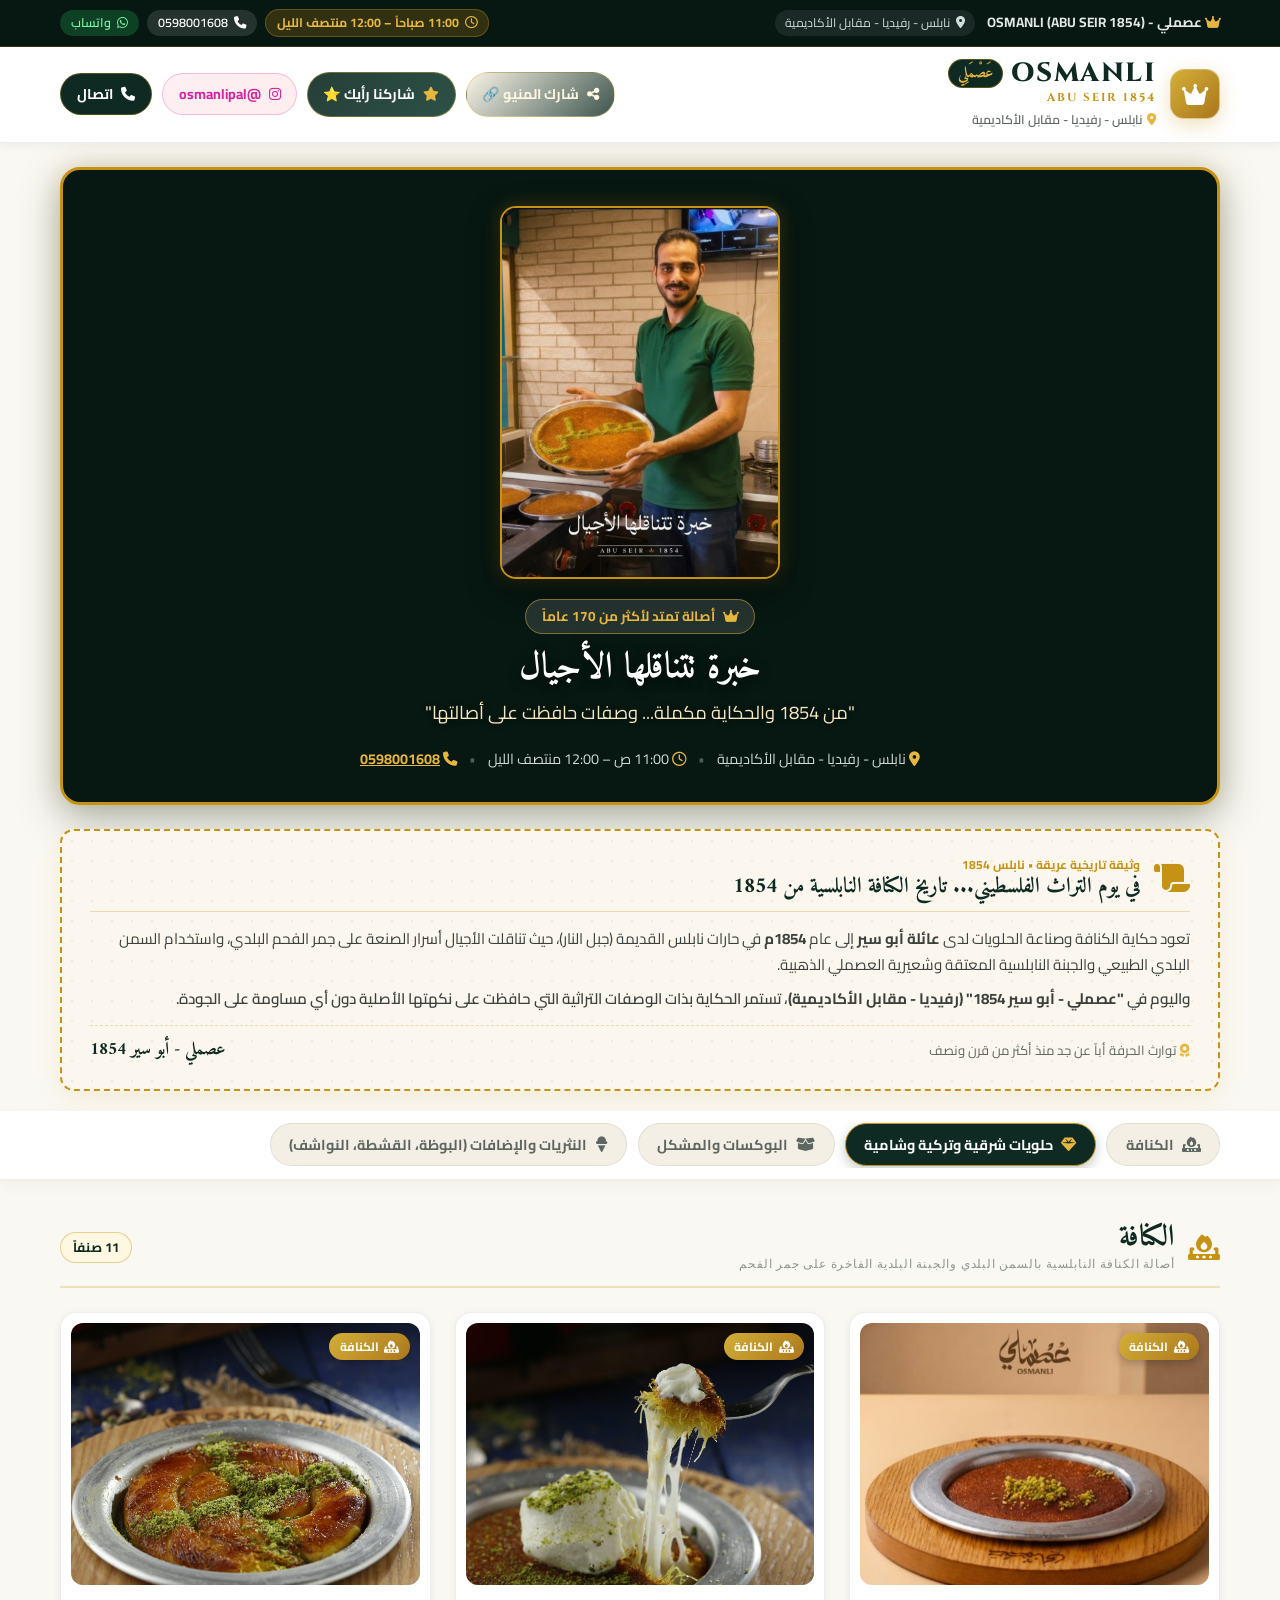
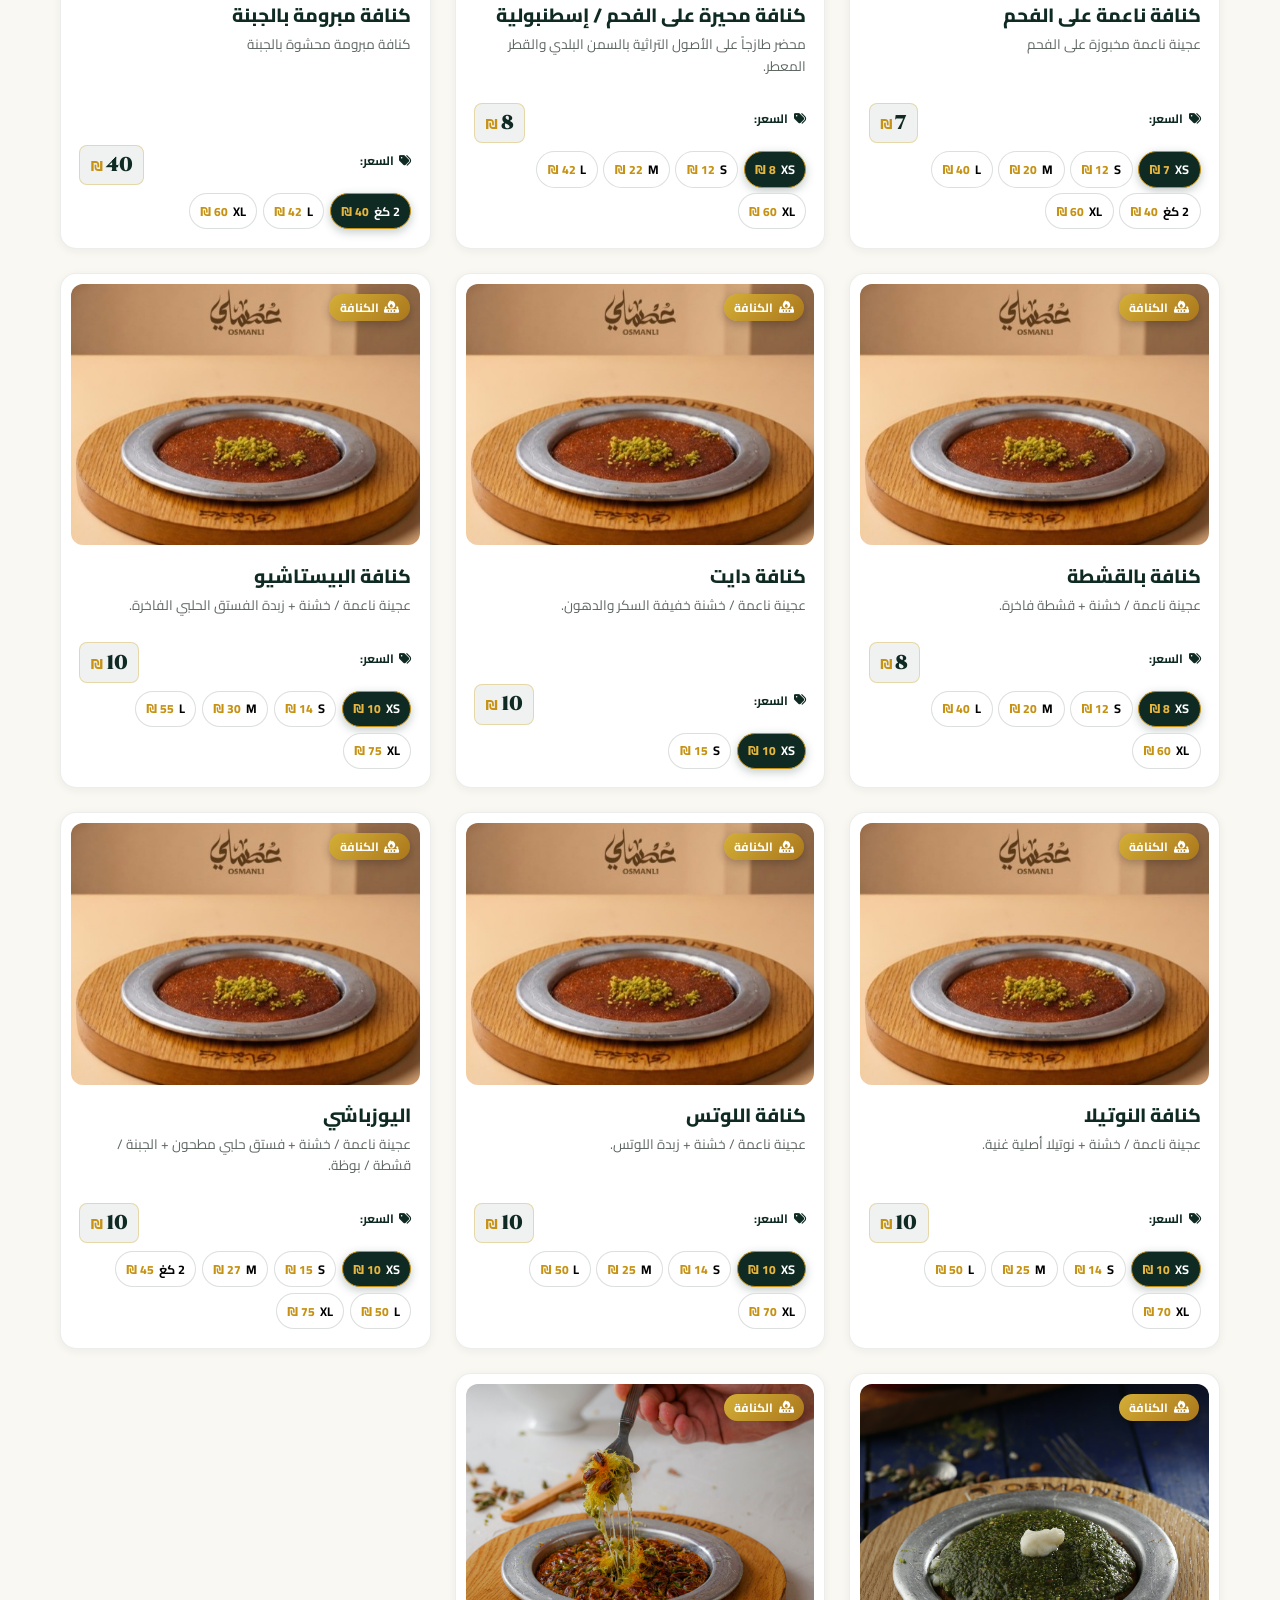
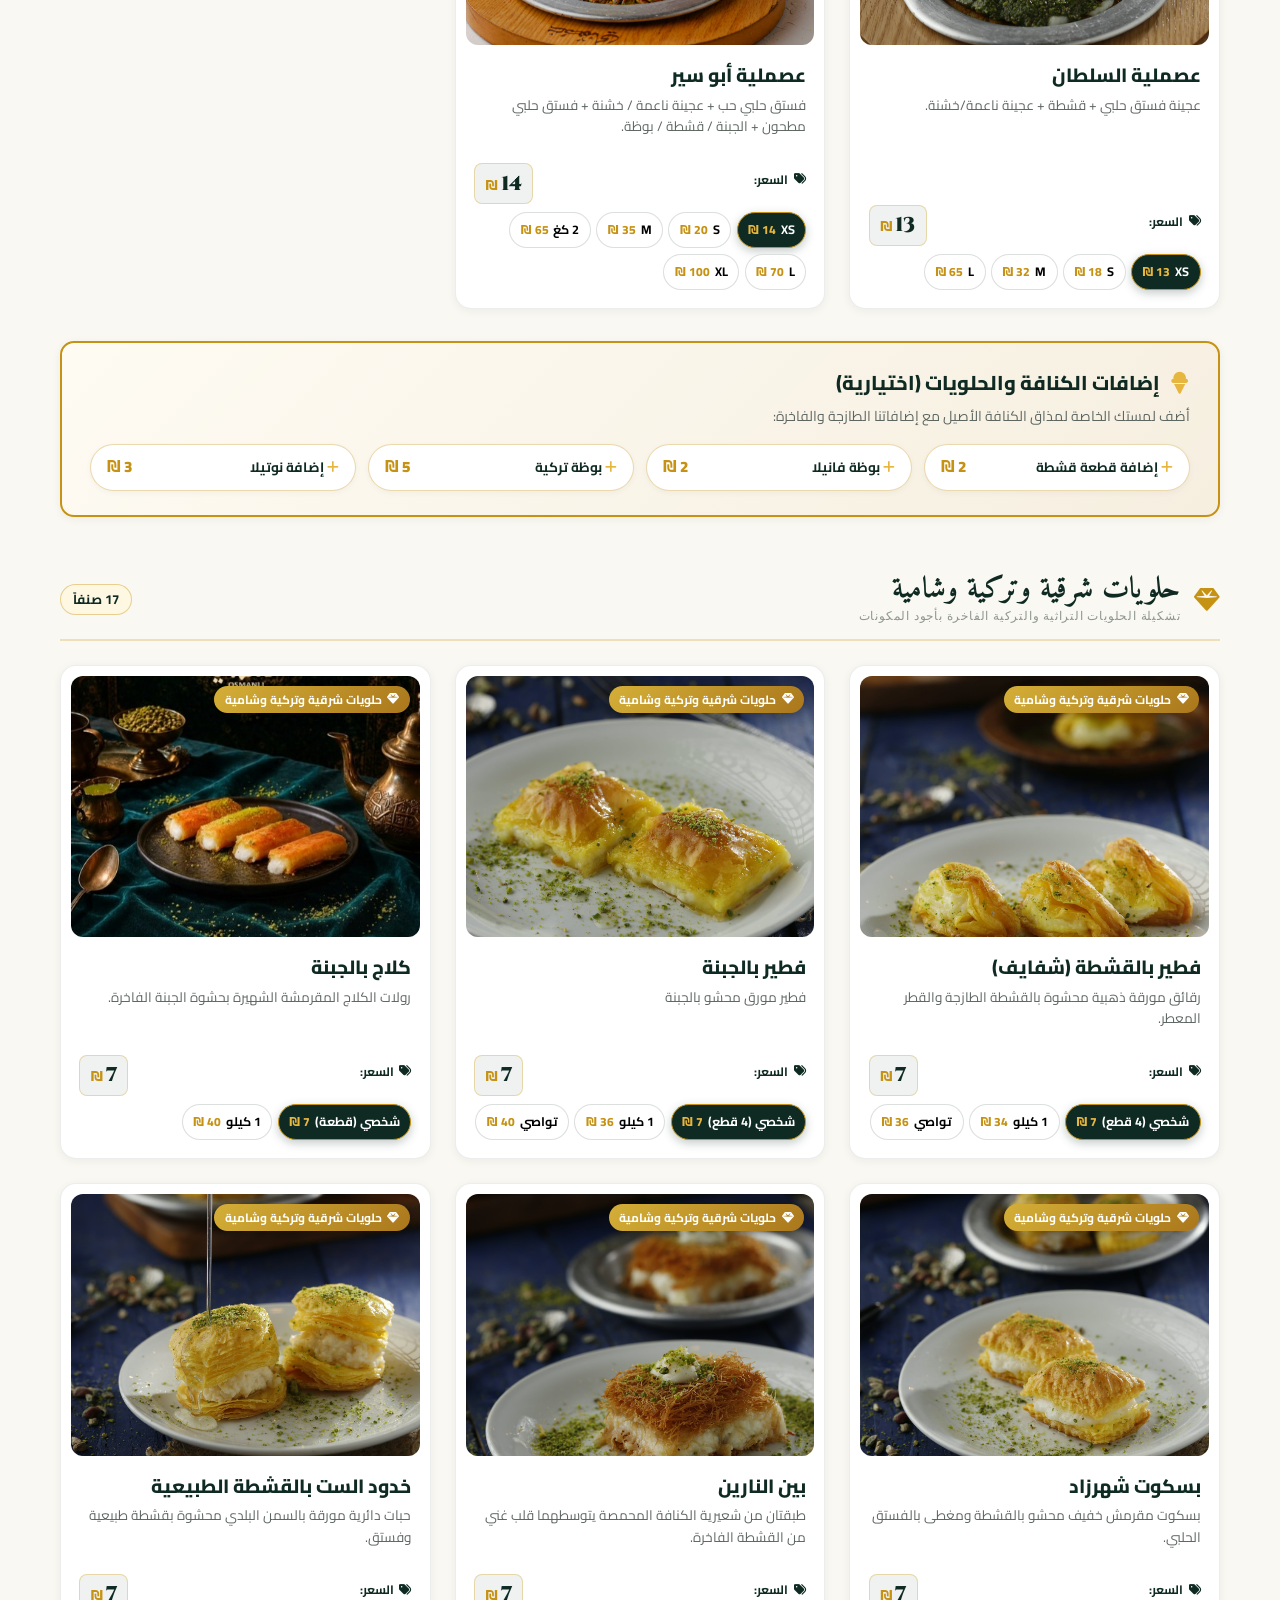
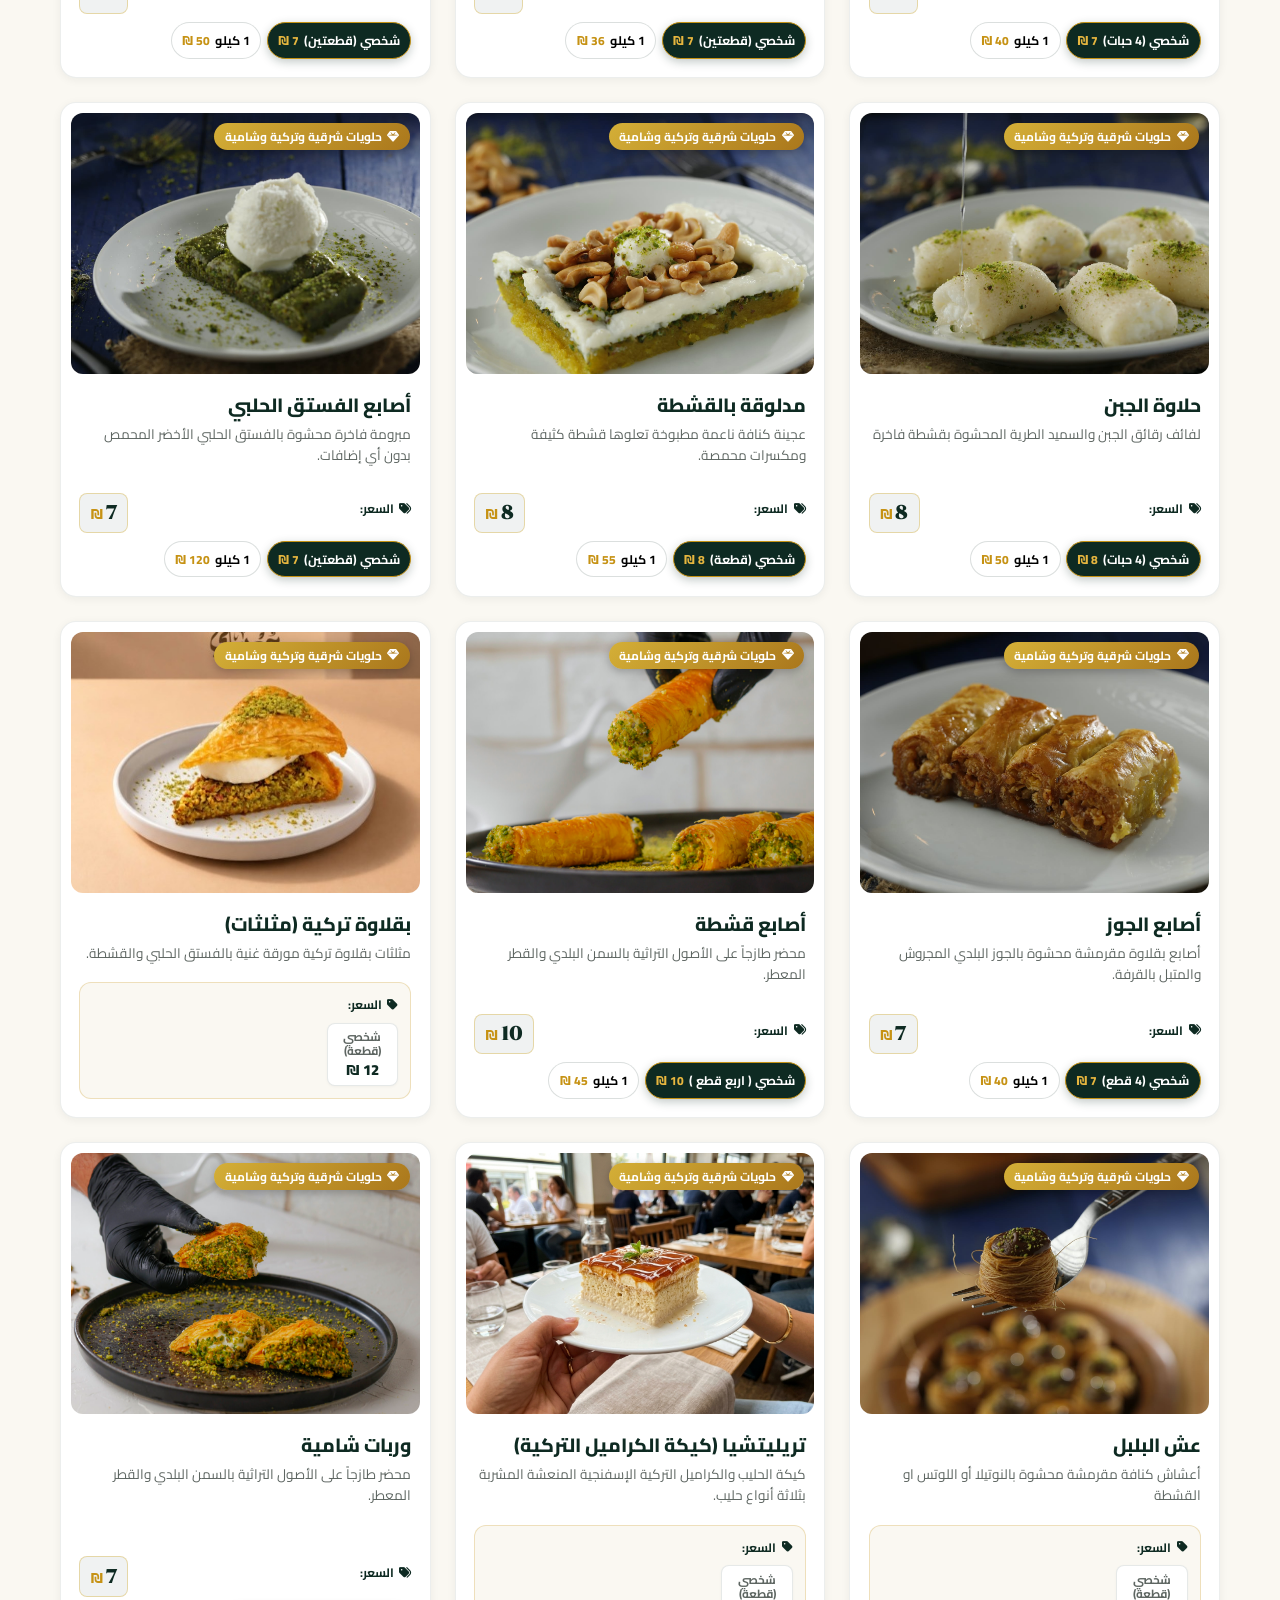
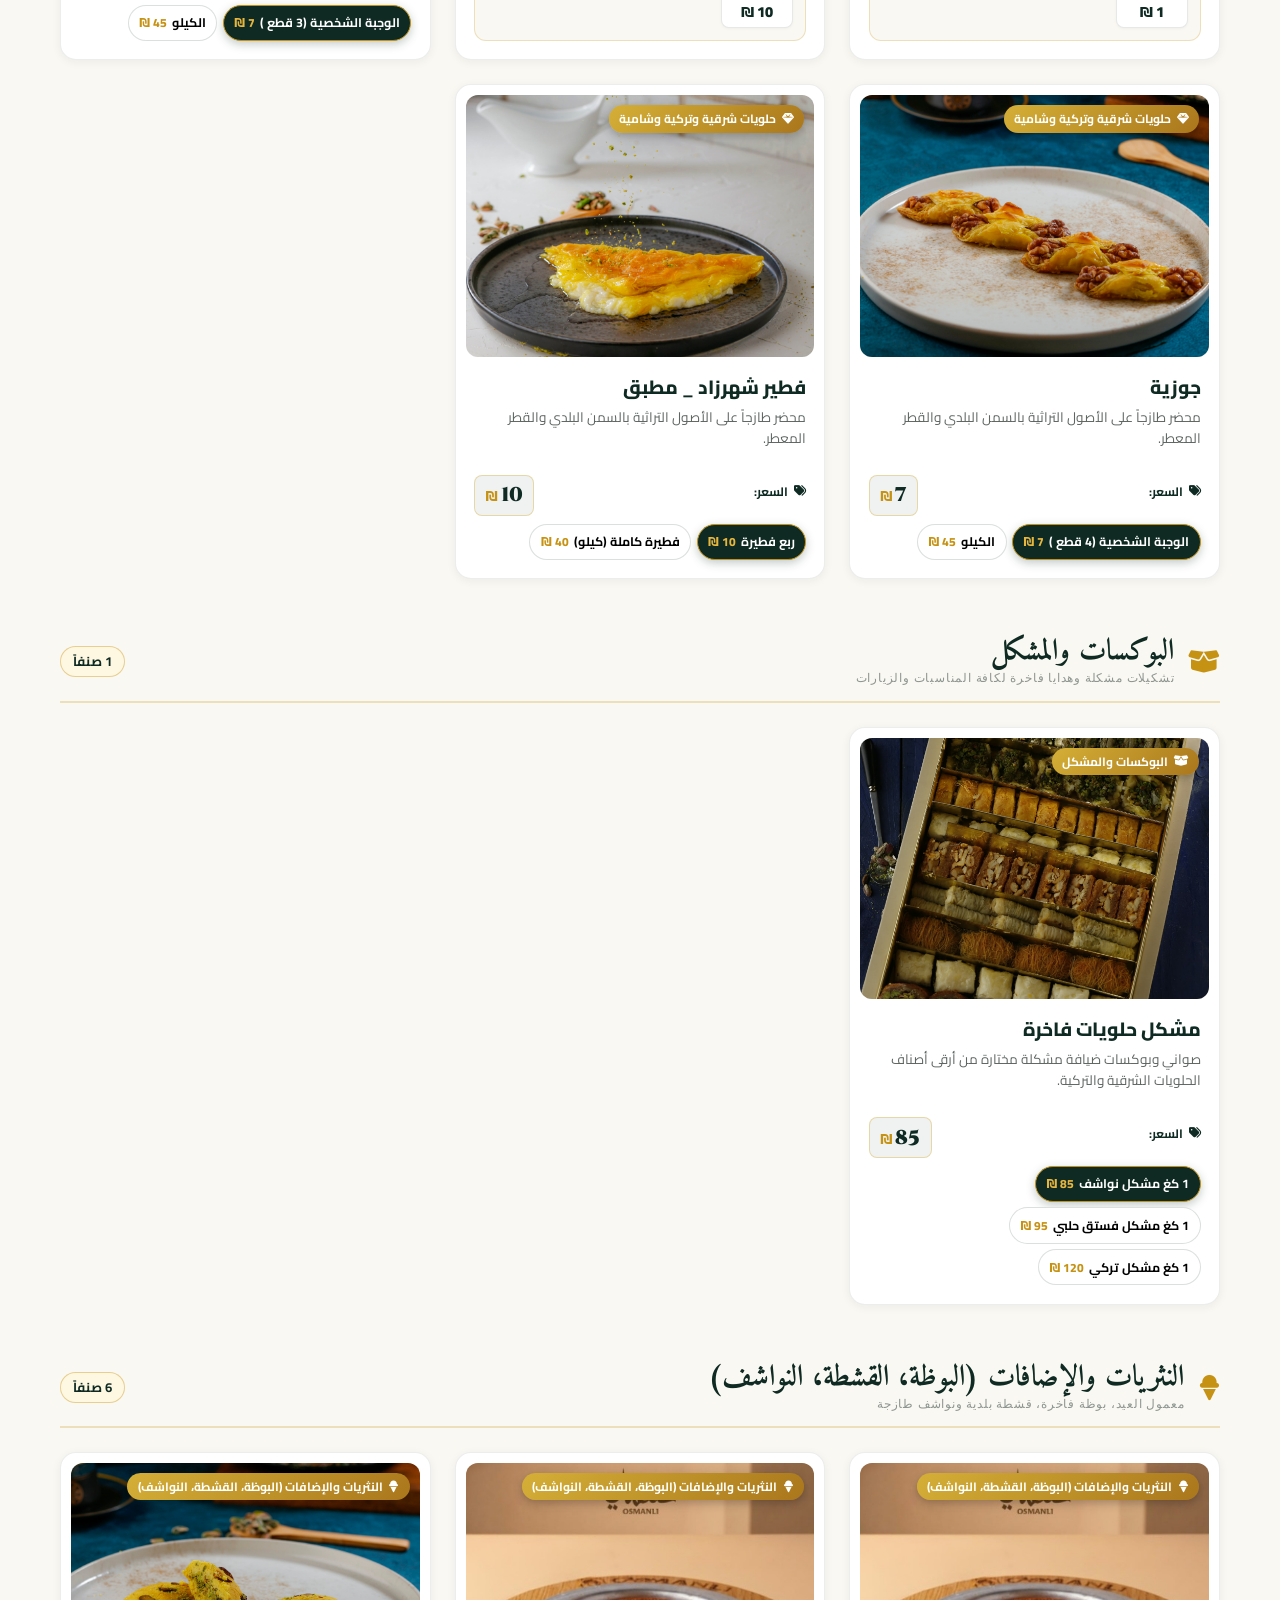
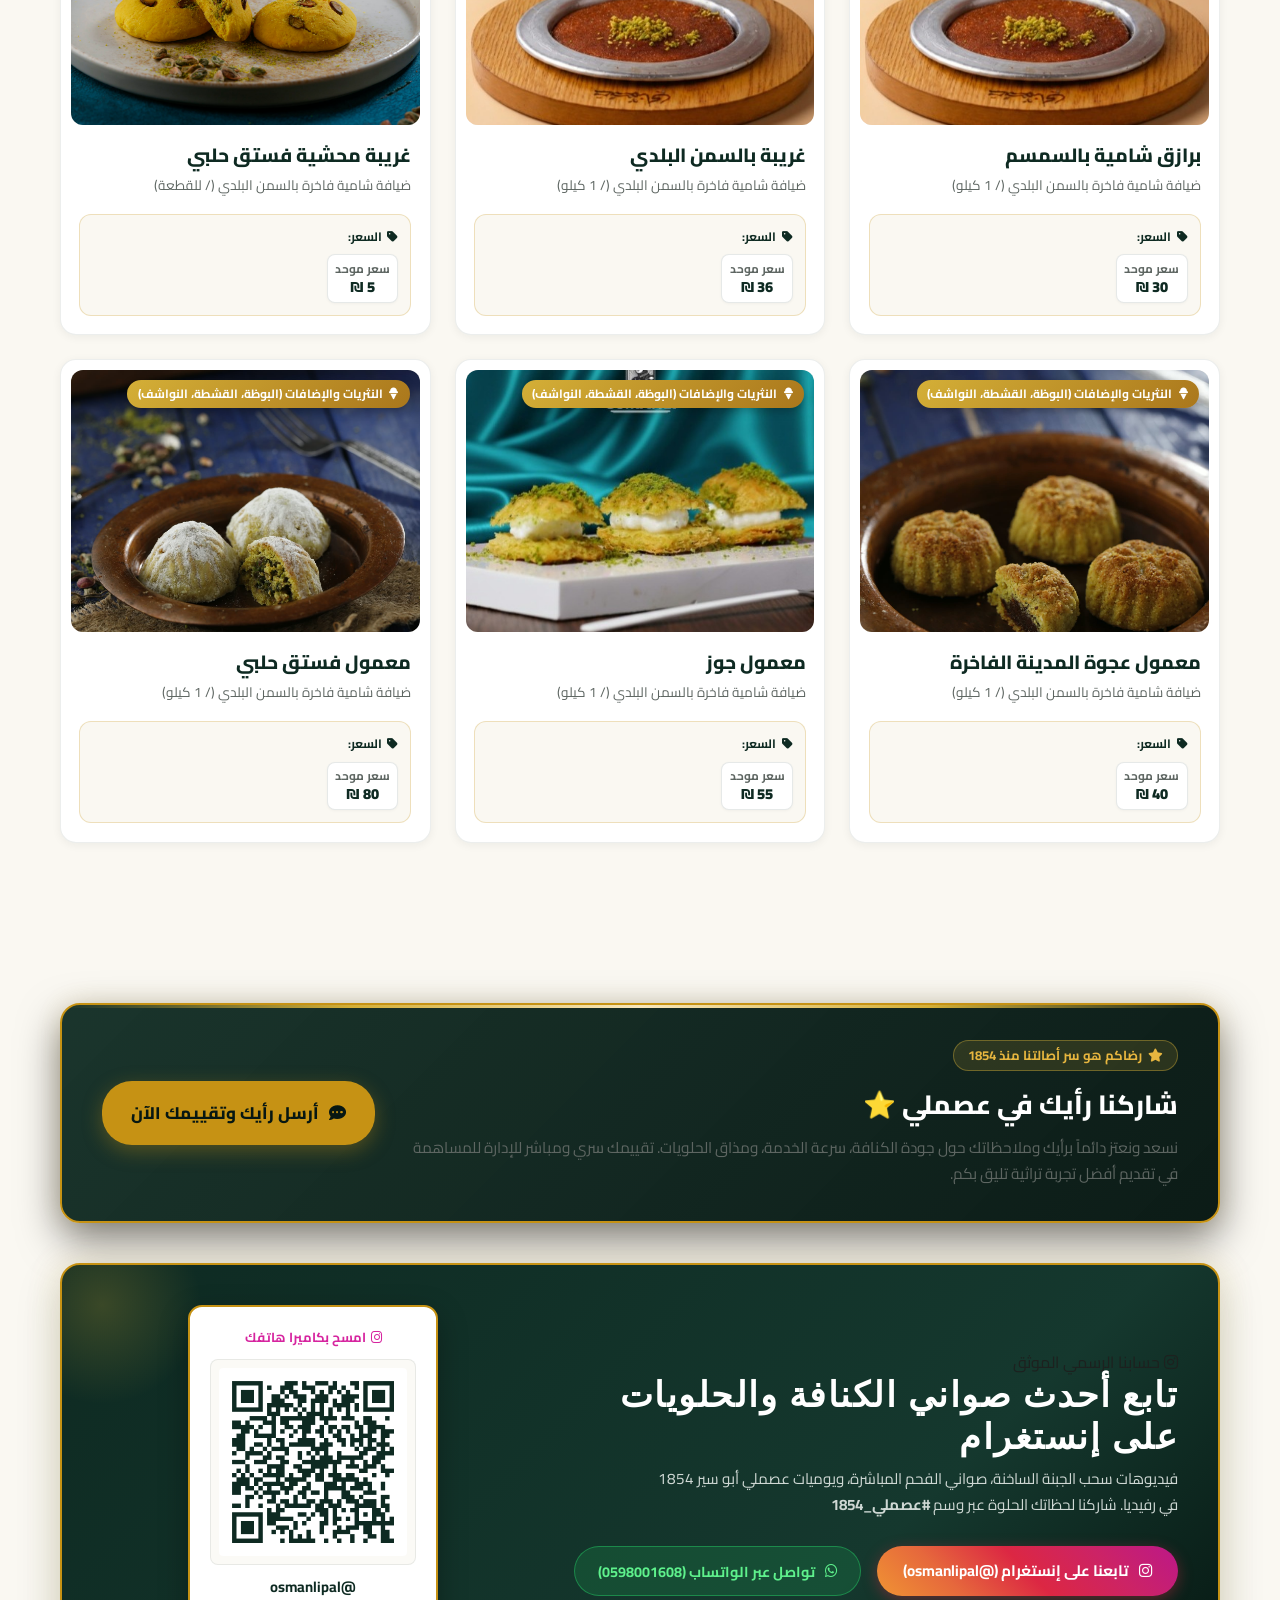
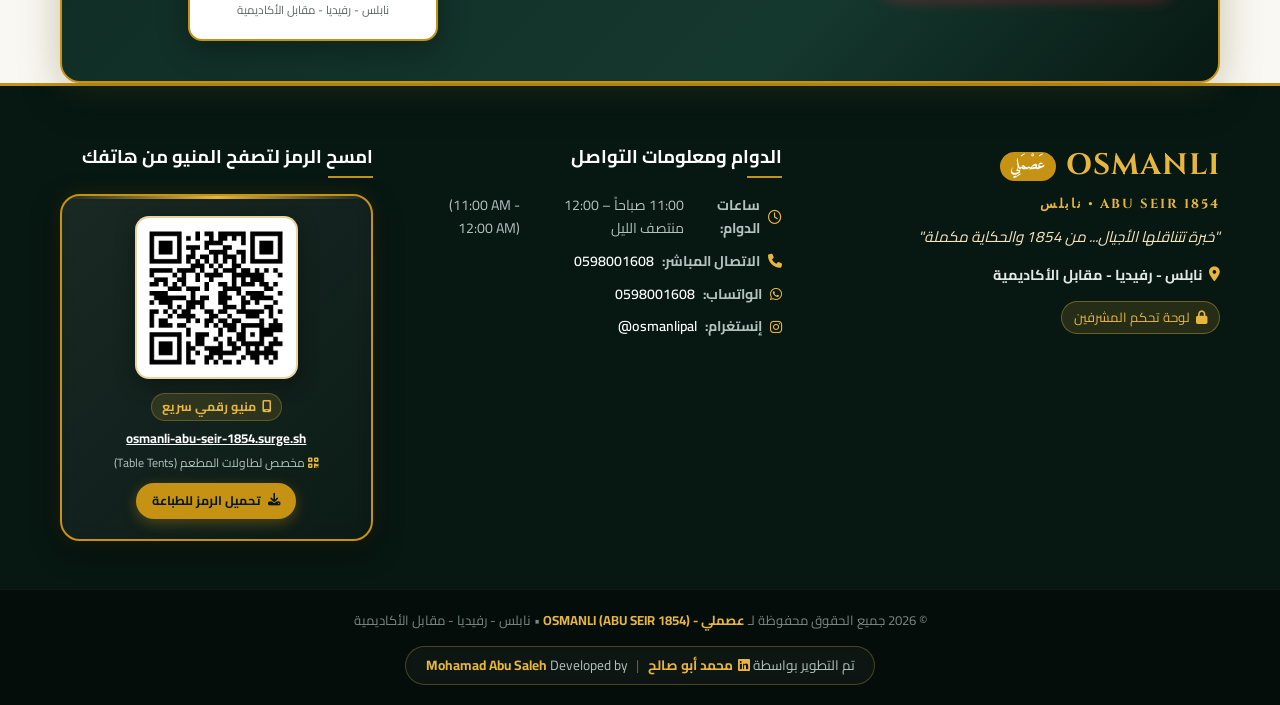
==== commit e908461f: "Secure login, add private customer feedback, quick share menu, and mobile responsiveness" ====
--- a/200.html
+++ b/200.html
@@ -84,6 +84,14 @@
       </div>
 
       <div class="header-actions">
+        <button type="button" class="btn-action-header btn-share-header" id="btnShareMenu" title="شارك المنيو مع أحبابك">
+          <i class="fa-solid fa-share-nodes"></i>
+          <span class="btn-text-desktop">شارك المنيو 🔗</span>
+        </button>
+        <button type="button" class="btn-action-header btn-feedback-trigger" onclick="openFeedbackModal()" title="شاركنا رأيك في عصملي">
+          <i class="fa-solid fa-star gold-icon"></i>
+          <span class="btn-text-desktop">شاركنا رأيك ⭐</span>
+        </button>
         <a href="https://www.instagram.com/osmanlipal/" target="_blank" rel="noopener noreferrer" class="btn-insta-header" title="تابعنا على إنستغرام @osmanlipal">
           <i class="fa-brands fa-instagram"></i>
           <span class="btn-text-desktop">@osmanlipal</span>
@@ -1824,6 +1832,27 @@
       
     </div>
   </main>
+
+  <!-- Section: Private Customer Feedback Banner -->
+  <section class="feedback-banner" id="feedback-banner" aria-label="شاركنا رأيك في عصملي">
+    <div class="container">
+      <div class="feedback-cta-card">
+        <div class="feedback-cta-content">
+          <span class="feedback-cta-badge"><i class="fa-solid fa-star gold-icon"></i> رضاكم هو سر أصالتنا منذ 1854</span>
+          <h2 class="feedback-cta-title">شاركنا رأيك في عصملي ⭐</h2>
+          <p class="feedback-cta-desc">
+            نسعد ونعتز دائماً برأيك وملاحظاتك حول جودة الكنافة، سرعة الخدمة، ومذاق الحلويات. تقييمك سري ومباشر للإدارة للمساهمة في تقديم أفضل تجربة تراثية تليق بكم.
+          </p>
+        </div>
+        <div class="feedback-cta-action">
+          <button type="button" class="btn-feedback-cta" onclick="openFeedbackModal()">
+            <i class="fa-solid fa-comment-dots"></i>
+            <span>أرسل رأيك وتقييمك الآن</span>
+          </button>
+        </div>
+      </div>
+    </div>
+  </section>
 
   <!-- Instagram & Social Showcase Banner -->
   <section class="instagram-banner" id="instagram-section" aria-label="متابعة إنستغرام">
@@ -1936,6 +1965,68 @@
     </div>
   </footer>
 
+  <!-- ========================================================
+       نافذة تقييم وملاحظات الزبائن (Private Customer Feedback Modal)
+       ======================================================== -->
+  <div class="feedback-modal-overlay" id="feedbackModalOverlay" style="display: none;" onclick="if(event.target === this) closeFeedbackModal();">
+    <div class="feedback-modal-dialog">
+      <div class="feedback-modal-header">
+        <div class="feedback-modal-title-wrap">
+          <i class="fa-solid fa-crown gold-icon"></i>
+          <h3>شاركنا رأيك في عصملي ⭐</h3>
+        </div>
+        <button type="button" class="feedback-close-btn" onclick="closeFeedbackModal()">&times;</button>
+      </div>
+      <form id="feedbackForm" onsubmit="submitFeedbackForm(event)">
+        <div class="feedback-modal-body">
+          <div class="feedback-privacy-note">
+            <i class="fa-solid fa-shield-halved"></i>
+            <span>ملاحظاتك سرية وخاصة تماماً وتصل مباشرة إلى إدارة المطعم.</span>
+          </div>
+          
+          <div class="feedback-form-group">
+            <label class="feedback-form-label">تقييمك لتجربتك في عصملي: <span style="color:#ff6b6b;">*</span></label>
+            <div class="star-rating-selector" id="starRatingSelector">
+              <button type="button" class="star-btn active" data-rating="1" title="نجمة واحدة"><i class="fa-solid fa-star"></i></button>
+              <button type="button" class="star-btn active" data-rating="2" title="نجمتان"><i class="fa-solid fa-star"></i></button>
+              <button type="button" class="star-btn active" data-rating="3" title="3 نجوم"><i class="fa-solid fa-star"></i></button>
+              <button type="button" class="star-btn active" data-rating="4" title="4 نجوم"><i class="fa-solid fa-star"></i></button>
+              <button type="button" class="star-btn active" data-rating="5" title="5 نجوم (ممتاز)"><i class="fa-solid fa-star"></i></button>
+            </div>
+            <input type="hidden" id="selectedRating" name="rating" value="5">
+            <span class="rating-text-hint" id="ratingTextHint">ممتاز (5 من 5) ⭐</span>
+          </div>
+
+          <div class="feedback-form-group">
+            <label for="feedbackCustomerName" class="feedback-form-label">اسمك الكريم (اختياري):</label>
+            <input type="text" id="feedbackCustomerName" name="customer_name" class="feedback-input" placeholder="اسمك الكريم (اختياري)">
+          </div>
+
+          <div class="feedback-form-group">
+            <label for="feedbackComment" class="feedback-form-label">ملاحظتك أو رأيك: <span style="color:#ff6b6b;">*</span></label>
+            <textarea id="feedbackComment" name="comment" class="feedback-textarea" rows="4" placeholder="شاركنا رأيك في جودة الكنافة، الخدمة، أو أي مقترح تطوير..." required></textarea>
+          </div>
+
+          <div class="feedback-status-msg" id="feedbackStatusMsg" style="display: none;"></div>
+        </div>
+
+        <div class="feedback-modal-footer">
+          <button type="button" class="btn-cancel-feedback" onclick="closeFeedbackModal()">إلغاء</button>
+          <button type="submit" class="btn-submit-feedback" id="btnSubmitFeedback">
+            <span>إرسال الرأي</span>
+            <i class="fa-solid fa-paper-plane"></i>
+          </button>
+        </div>
+      </form>
+    </div>
+  </div>
+
+  <!-- صندوق الإشعارات والتنبيهات السريعة (Toast Notification) -->
+  <div class="toast-notification" id="toastNotification" style="display: none;">
+    <i class="fa-solid fa-circle-check" id="toastIcon"></i>
+    <span id="toastMsg">تمت العملية بنجاح!</span>
+  </div>
+
   <script src="app.js"></script>
 </body>
 </html>
--- a/style.css
+++ b/style.css
@@ -1894,3 +1894,409 @@
   box-shadow: 0 4px 12px rgba(37, 211, 102, 0.5);
 }
 
+/* ========================================================
+   أزرار المشاركة والتقييم في الهيدر (Header Share & Feedback)
+   ======================================================== */
+.btn-action-header {
+  display: inline-flex;
+  align-items: center;
+  gap: 0.5rem;
+  padding: 0.55rem 0.95rem;
+  border-radius: var(--radius-full);
+  font-weight: 700;
+  font-size: 0.88rem;
+  transition: var(--transition);
+  cursor: pointer;
+  border: 1px solid var(--color-gold-border);
+  background: var(--color-primary-dark);
+  color: #fff;
+  font-family: inherit;
+}
+
+.btn-share-header {
+  background: linear-gradient(135deg, rgba(212, 175, 55, 0.12) 0%, rgba(14, 42, 34, 0.8) 100%);
+  color: var(--color-gold-light, #f7e7be);
+  border-color: rgba(212, 175, 55, 0.35);
+}
+.btn-share-header:hover {
+  background: var(--color-gold);
+  color: #071712;
+  transform: translateY(-1px);
+  box-shadow: var(--shadow-gold);
+}
+
+.btn-feedback-trigger {
+  background: linear-gradient(135deg, rgba(14, 42, 34, 0.9) 0%, rgba(22, 62, 51, 0.9) 100%);
+  color: #ffffff;
+  border-color: rgba(212, 175, 55, 0.4);
+}
+.btn-feedback-trigger:hover {
+  background: rgba(212, 175, 55, 0.2);
+  border-color: var(--color-gold);
+  color: var(--color-gold-bright, #f7e7be);
+  transform: translateY(-1px);
+}
+
+/* ========================================================
+   بانر تقييم وملاحظات الزبائن (Feedback Banner Section)
+   ======================================================== */
+.feedback-banner {
+  padding: 2.5rem 0;
+  position: relative;
+}
+.feedback-cta-card {
+  background: linear-gradient(135deg, rgba(14, 42, 34, 0.95) 0%, rgba(7, 23, 18, 0.98) 100%);
+  border: 2px solid var(--color-gold);
+  border-radius: 20px;
+  padding: 2.2rem 2.5rem;
+  display: flex;
+  justify-content: space-between;
+  align-items: center;
+  gap: 2rem;
+  box-shadow: 0 16px 40px rgba(0, 0, 0, 0.5), 0 0 25px rgba(212, 175, 55, 0.15);
+  position: relative;
+  overflow: hidden;
+}
+.feedback-cta-card::before {
+  content: '';
+  position: absolute;
+  top: 0;
+  left: 0;
+  right: 0;
+  height: 3px;
+  background: linear-gradient(90deg, transparent, #d4af37, #f7e7be, #d4af37, transparent);
+}
+.feedback-cta-content {
+  flex: 1;
+}
+.feedback-cta-badge {
+  display: inline-flex;
+  align-items: center;
+  gap: 6px;
+  background: rgba(212, 175, 55, 0.15);
+  border: 1px solid rgba(212, 175, 55, 0.4);
+  color: var(--color-gold-bright, #f7e7be);
+  font-size: 0.82rem;
+  font-weight: 700;
+  padding: 4px 14px;
+  border-radius: 20px;
+  margin-bottom: 0.8rem;
+}
+.feedback-cta-title {
+  font-size: 1.65rem;
+  color: #fff;
+  margin: 0 0 0.6rem 0;
+  font-weight: 800;
+}
+.feedback-cta-desc {
+  color: var(--color-text-muted, #b3c2be);
+  font-size: 0.96rem;
+  line-height: 1.65;
+  margin: 0;
+}
+.btn-feedback-cta {
+  display: inline-flex;
+  align-items: center;
+  gap: 10px;
+  background: linear-gradient(135deg, var(--color-gold) 0%, #c69214 100%);
+  color: #071712;
+  font-weight: 800;
+  font-size: 1.05rem;
+  padding: 1rem 1.8rem;
+  border-radius: 30px;
+  border: none;
+  cursor: pointer;
+  white-space: nowrap;
+  transition: all 0.3s ease;
+  box-shadow: 0 6px 20px rgba(198, 146, 20, 0.35);
+  font-family: inherit;
+}
+.btn-feedback-cta:hover {
+  background: linear-gradient(135deg, #f7e7be 0%, var(--color-gold) 100%);
+  transform: translateY(-2px);
+  box-shadow: 0 10px 25px rgba(212, 175, 55, 0.5);
+}
+
+/* ========================================================
+   نافذة تقييم وملاحظات الزبائن (Feedback Modal Overlay & Dialog)
+   ======================================================== */
+.feedback-modal-overlay {
+  position: fixed;
+  inset: 0;
+  background: rgba(4, 13, 10, 0.85);
+  backdrop-filter: blur(8px);
+  -webkit-backdrop-filter: blur(8px);
+  display: flex;
+  align-items: center;
+  justify-content: center;
+  z-index: 9999;
+  padding: 15px;
+  animation: modalFadeIn 0.25s ease;
+}
+@keyframes modalFadeIn {
+  from { opacity: 0; }
+  to { opacity: 1; }
+}
+.feedback-modal-dialog {
+  background: linear-gradient(165deg, #0e2a22 0%, #071712 100%);
+  border: 2px solid var(--color-gold);
+  border-radius: 22px;
+  width: 100%;
+  max-width: 520px;
+  max-height: 92vh;
+  overflow-y: auto;
+  box-shadow: 0 25px 60px rgba(0, 0, 0, 0.85), 0 0 30px rgba(212, 175, 55, 0.2);
+  position: relative;
+  animation: modalSlideUp 0.3s cubic-bezier(0.16, 1, 0.3, 1);
+}
+@keyframes modalSlideUp {
+  from { transform: translateY(30px); opacity: 0; }
+  to { transform: translateY(0); opacity: 1; }
+}
+.feedback-modal-header {
+  padding: 1.25rem 1.6rem;
+  border-bottom: 1px solid rgba(212, 175, 55, 0.25);
+  display: flex;
+  align-items: center;
+  justify-content: space-between;
+}
+.feedback-modal-title-wrap {
+  display: flex;
+  align-items: center;
+  gap: 10px;
+}
+.feedback-modal-title-wrap h3 {
+  margin: 0;
+  font-size: 1.25rem;
+  color: var(--color-gold-bright, #f7e7be);
+  font-weight: 800;
+}
+.feedback-close-btn {
+  background: rgba(255, 255, 255, 0.08);
+  border: 1px solid rgba(255, 255, 255, 0.2);
+  color: #fff;
+  width: 34px;
+  height: 34px;
+  border-radius: 50%;
+  font-size: 1.3rem;
+  cursor: pointer;
+  display: flex;
+  align-items: center;
+  justify-content: center;
+  transition: all 0.2s;
+  line-height: 1;
+}
+.feedback-close-btn:hover {
+  background: #dc3545;
+  border-color: #dc3545;
+  color: #fff;
+}
+.feedback-modal-body {
+  padding: 1.5rem 1.6rem;
+}
+.feedback-privacy-note {
+  background: rgba(212, 175, 55, 0.08);
+  border: 1px dashed rgba(212, 175, 55, 0.3);
+  padding: 10px 14px;
+  border-radius: 10px;
+  font-size: 0.82rem;
+  color: #c4d3ce;
+  display: flex;
+  align-items: center;
+  gap: 8px;
+  margin-bottom: 1.25rem;
+}
+.feedback-privacy-note i {
+  color: var(--color-gold);
+}
+.feedback-form-group {
+  margin-bottom: 1.25rem;
+}
+.feedback-form-label {
+  display: block;
+  font-size: 0.92rem;
+  font-weight: 700;
+  color: #f7e7be;
+  margin-bottom: 0.5rem;
+}
+.star-rating-selector {
+  display: inline-flex;
+  gap: 8px;
+  align-items: center;
+  direction: ltr;
+}
+.star-btn {
+  background: none;
+  border: none;
+  font-size: 1.85rem;
+  color: rgba(255, 255, 255, 0.2);
+  cursor: pointer;
+  padding: 4px;
+  transition: all 0.15s ease;
+  line-height: 1;
+}
+.star-btn:hover,
+.star-btn.active {
+  color: #ffc107;
+  transform: scale(1.15);
+}
+.rating-text-hint {
+  display: block;
+  font-size: 0.85rem;
+  color: var(--color-gold);
+  margin-top: 6px;
+  font-weight: 700;
+}
+.feedback-input,
+.feedback-textarea {
+  width: 100%;
+  background: rgba(4, 13, 10, 0.85);
+  border: 1px solid rgba(212, 175, 55, 0.4);
+  color: #fff;
+  border-radius: 12px;
+  padding: 12px 16px;
+  font-size: 16px !important;
+  font-family: inherit;
+  box-sizing: border-box;
+  transition: all 0.25s;
+}
+.feedback-input:focus,
+.feedback-textarea:focus {
+  outline: none;
+  border-color: var(--color-gold);
+  box-shadow: 0 0 14px rgba(212, 175, 55, 0.35);
+  background: rgba(4, 13, 10, 0.98);
+}
+.feedback-textarea {
+  resize: vertical;
+  min-height: 100px;
+}
+.feedback-status-msg {
+  padding: 10px 14px;
+  border-radius: 10px;
+  font-size: 0.88rem;
+  margin-top: 10px;
+}
+.feedback-status-msg.error {
+  background: rgba(220, 53, 69, 0.2);
+  border: 1px solid #dc3545;
+  color: #ff8b94;
+}
+.feedback-modal-footer {
+  padding: 1.25rem 1.6rem;
+  border-top: 1px solid rgba(212, 175, 55, 0.2);
+  display: flex;
+  justify-content: flex-end;
+  gap: 12px;
+}
+.btn-cancel-feedback {
+  background: rgba(255, 255, 255, 0.08);
+  border: 1px solid rgba(255, 255, 255, 0.2);
+  color: #fff;
+  padding: 10px 22px;
+  border-radius: 10px;
+  cursor: pointer;
+  font-family: inherit;
+  font-size: 0.95rem;
+  font-weight: 600;
+}
+.btn-submit-feedback {
+  background: linear-gradient(135deg, var(--color-gold) 0%, #c69214 100%);
+  color: #071712;
+  border: none;
+  padding: 11px 26px;
+  border-radius: 10px;
+  cursor: pointer;
+  font-family: inherit;
+  font-size: 1rem;
+  font-weight: 800;
+  display: inline-flex;
+  align-items: center;
+  gap: 8px;
+  transition: all 0.25s;
+  box-shadow: 0 4px 15px rgba(198, 146, 20, 0.35);
+}
+.btn-submit-feedback:hover {
+  background: linear-gradient(135deg, #f7e7be 0%, var(--color-gold) 100%);
+  transform: translateY(-2px);
+  box-shadow: 0 8px 25px rgba(212, 175, 55, 0.5);
+}
+
+/* ========================================================
+   صندوق التنبيه العائم السريع (Toast Notification)
+   ======================================================== */
+.toast-notification {
+  position: fixed;
+  bottom: 30px;
+  left: 50%;
+  transform: translateX(-50%) translateY(50px);
+  background: linear-gradient(145deg, #0e2a22, #071712);
+  border: 2px solid var(--color-gold);
+  color: #fff;
+  padding: 14px 24px;
+  border-radius: 30px;
+  box-shadow: 0 15px 40px rgba(0, 0, 0, 0.7), 0 0 25px rgba(212, 175, 55, 0.35);
+  display: flex;
+  align-items: center;
+  gap: 12px;
+  font-size: 0.95rem;
+  font-weight: 700;
+  z-index: 10000;
+  pointer-events: none;
+  opacity: 0;
+  transition: all 0.3s cubic-bezier(0.16, 1, 0.3, 1);
+  white-space: nowrap;
+  max-width: 90vw;
+}
+.toast-notification i {
+  color: var(--color-gold);
+  font-size: 1.25rem;
+}
+.toast-notification.show {
+  opacity: 1;
+  transform: translateX(-50%) translateY(0);
+}
+.toast-notification.fade-out {
+  opacity: 0;
+  transform: translateX(-50%) translateY(20px);
+}
+
+/* ========================================================
+   تحسينات التجاوب مع الهواتف الذكية (Mobile Responsive)
+   ======================================================== */
+@media (max-width: 768px) {
+  .feedback-cta-card {
+    flex-direction: column;
+    text-align: center;
+    padding: 1.8rem 1.4rem;
+  }
+  .feedback-cta-action {
+    width: 100%;
+  }
+  .btn-feedback-cta {
+    width: 100%;
+    justify-content: center;
+    padding: 0.95rem 1.2rem;
+    font-size: 1rem;
+  }
+  .feedback-modal-dialog {
+    border-radius: 16px;
+  }
+  .feedback-modal-header {
+    padding: 1rem 1.2rem;
+  }
+  .feedback-modal-body {
+    padding: 1.2rem;
+  }
+  .feedback-modal-footer {
+    padding: 1rem 1.2rem;
+    flex-direction: column-reverse;
+  }
+  .feedback-modal-footer button {
+    width: 100%;
+    min-height: 48px;
+    justify-content: center;
+  }
+}
+
+
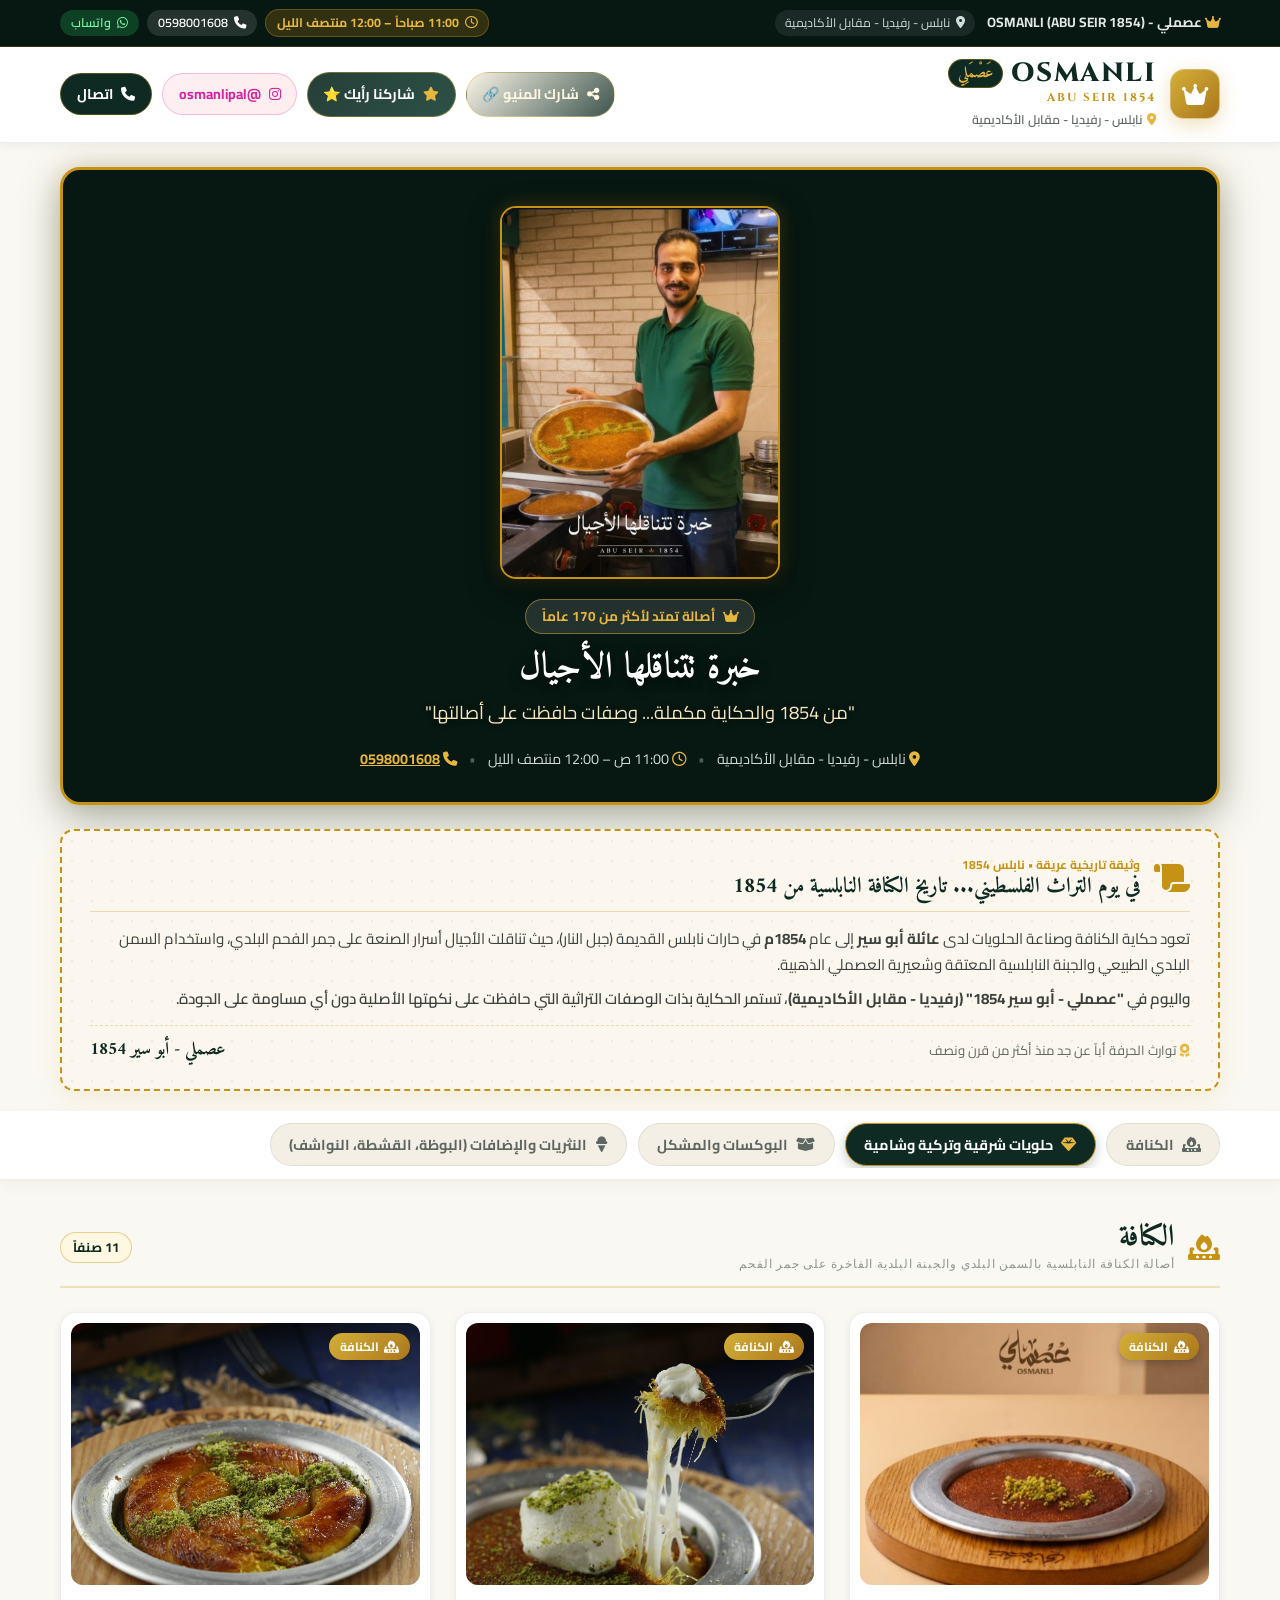
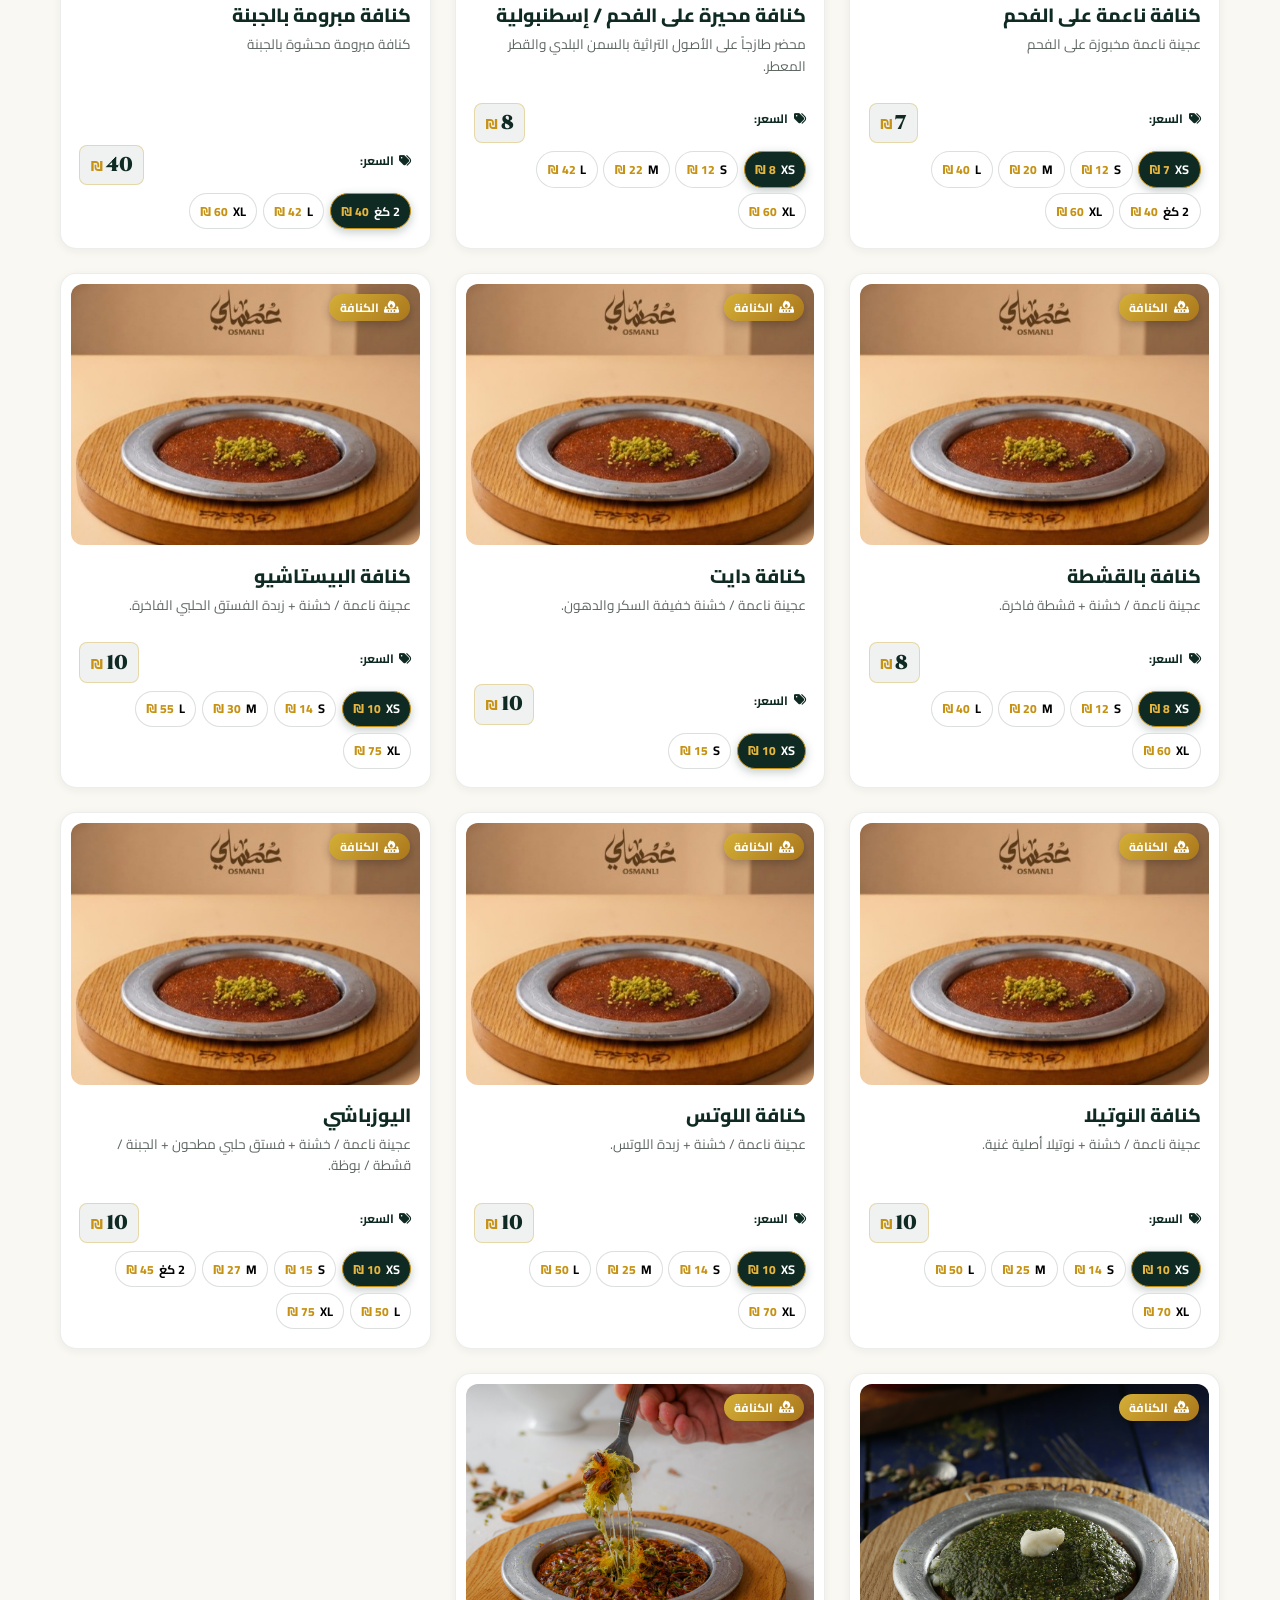
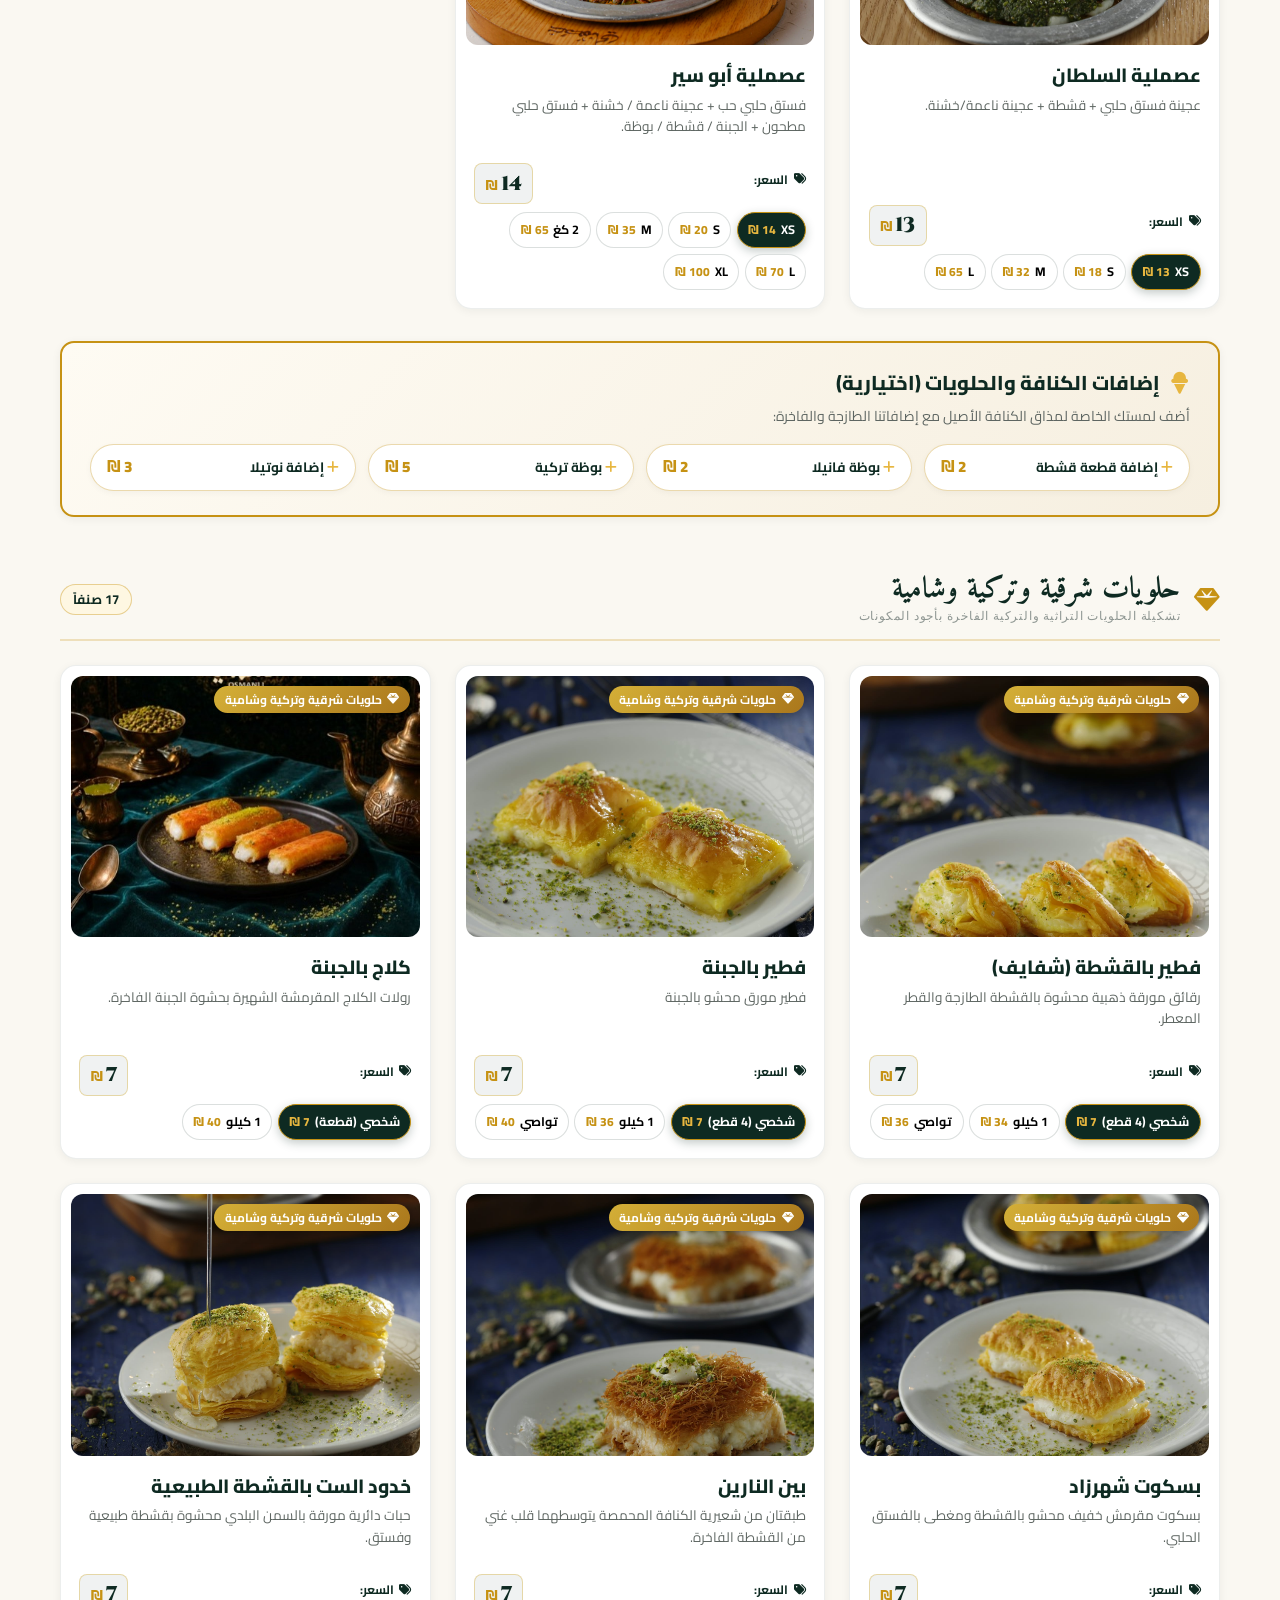
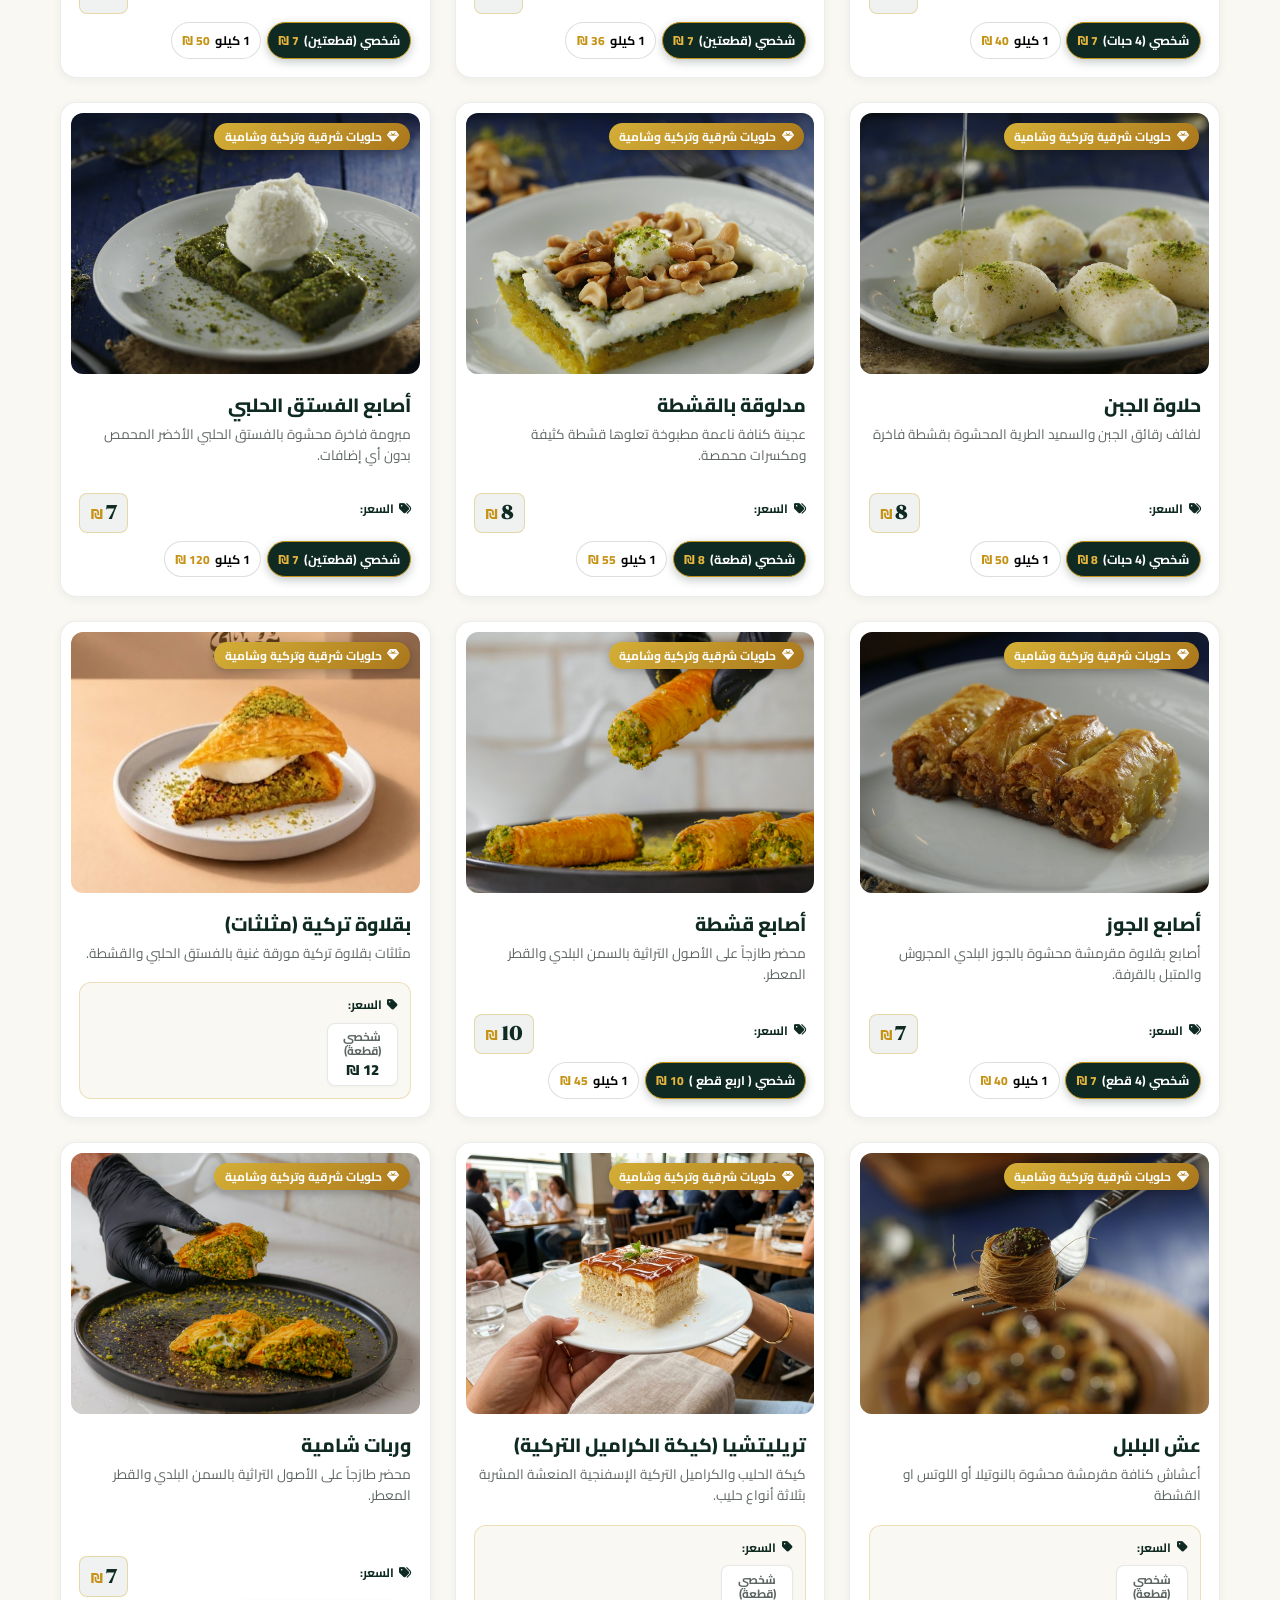
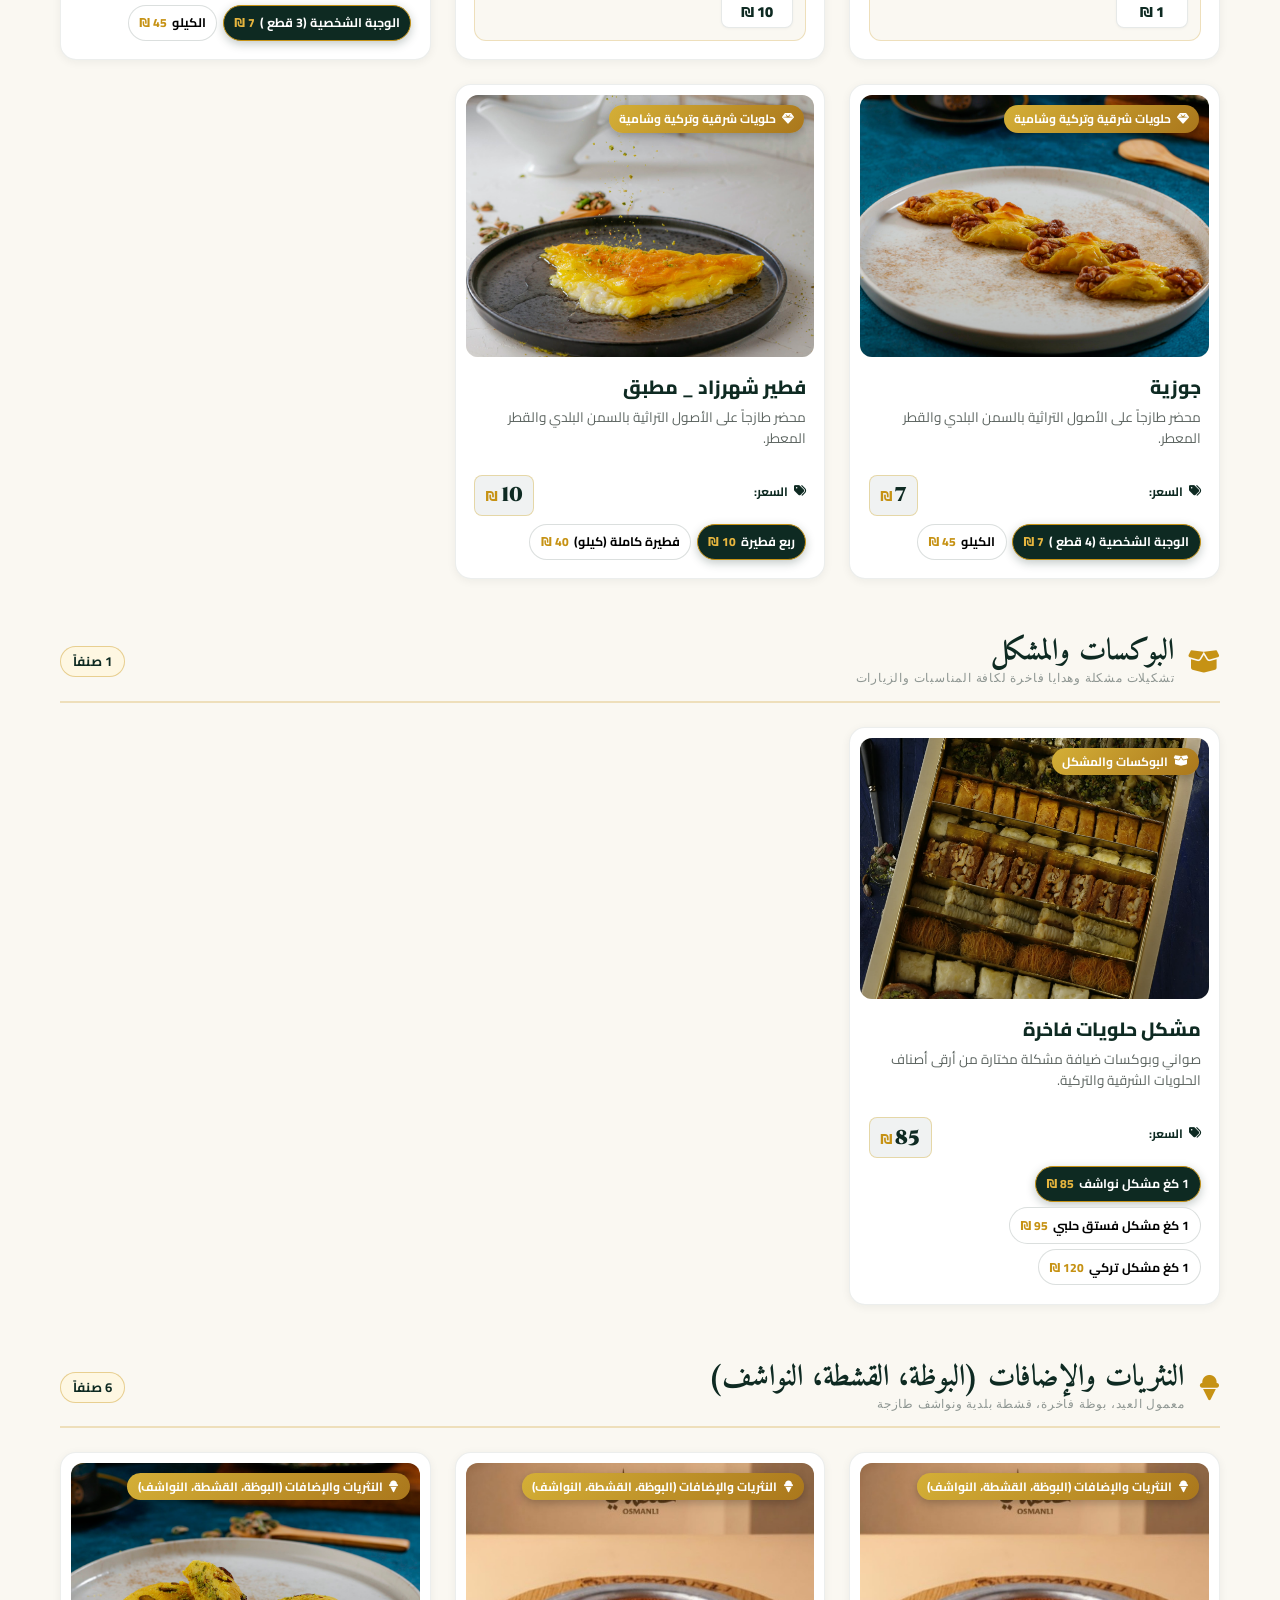
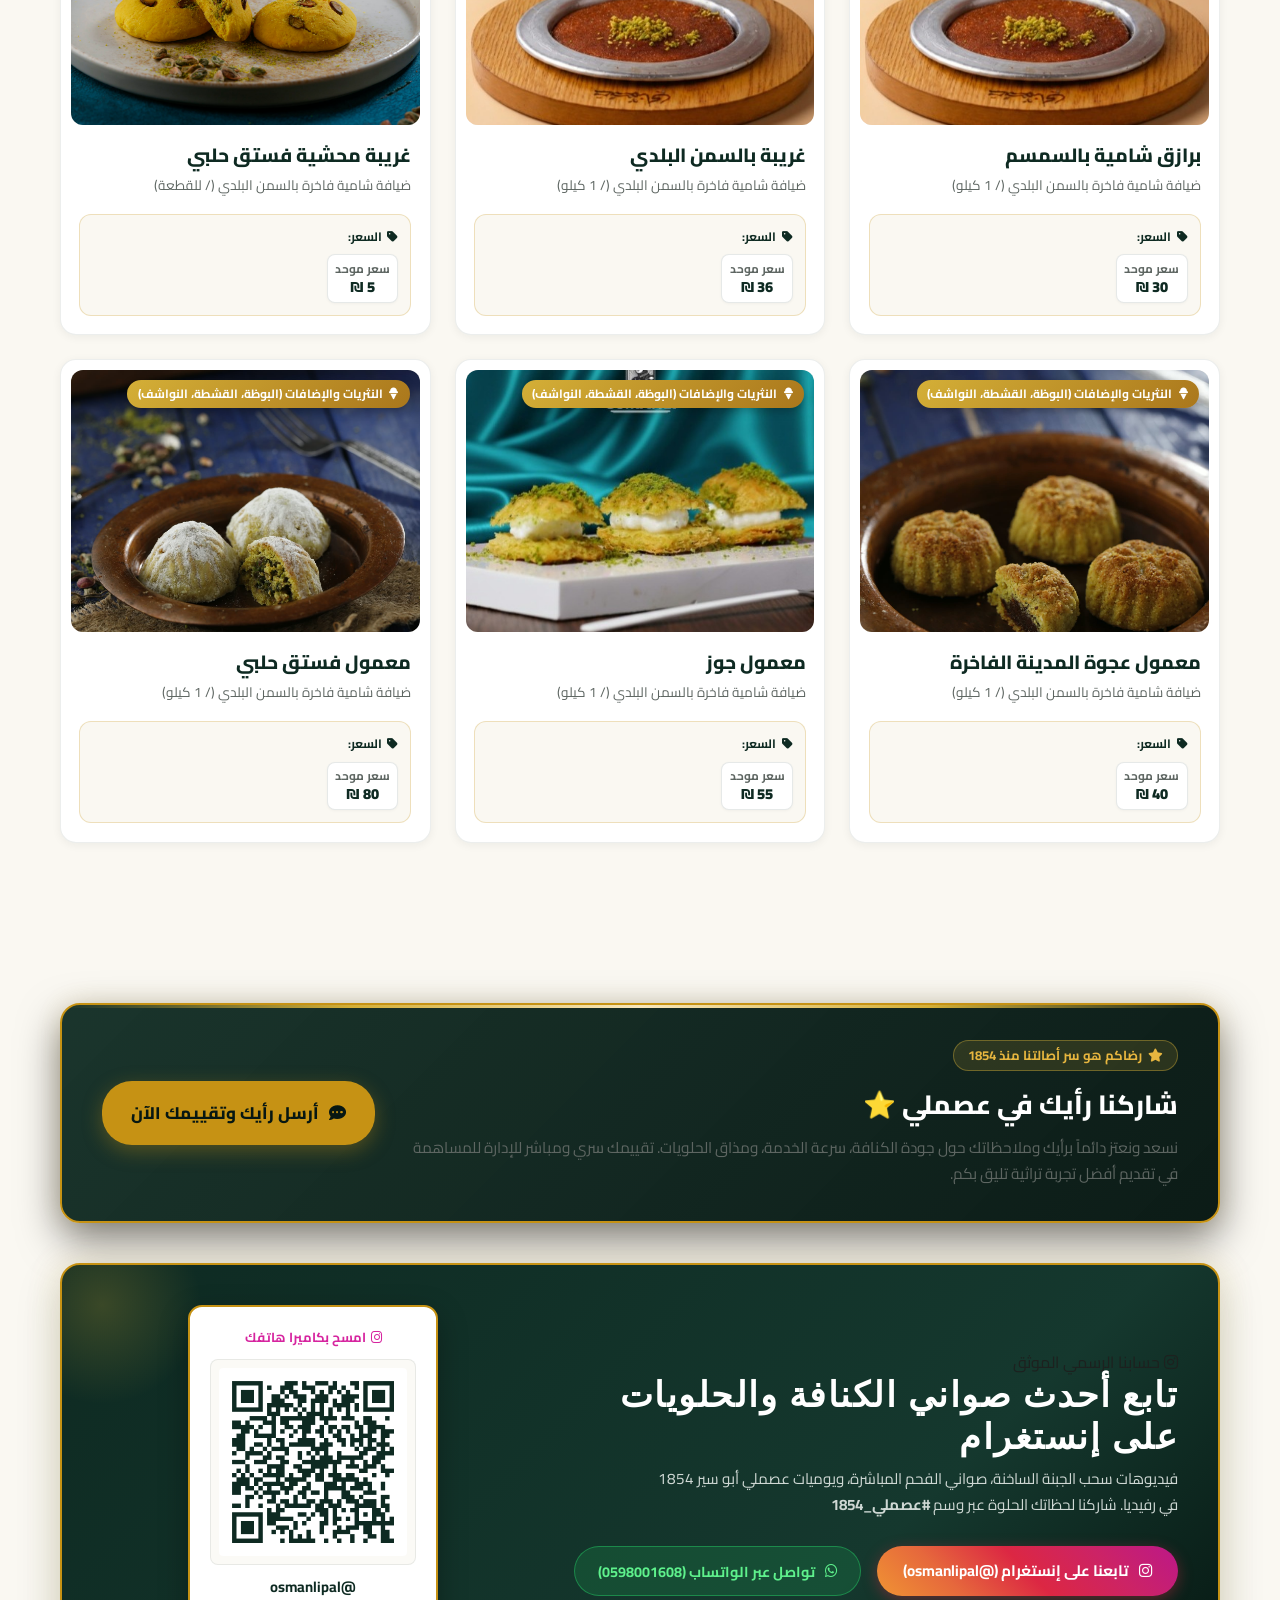
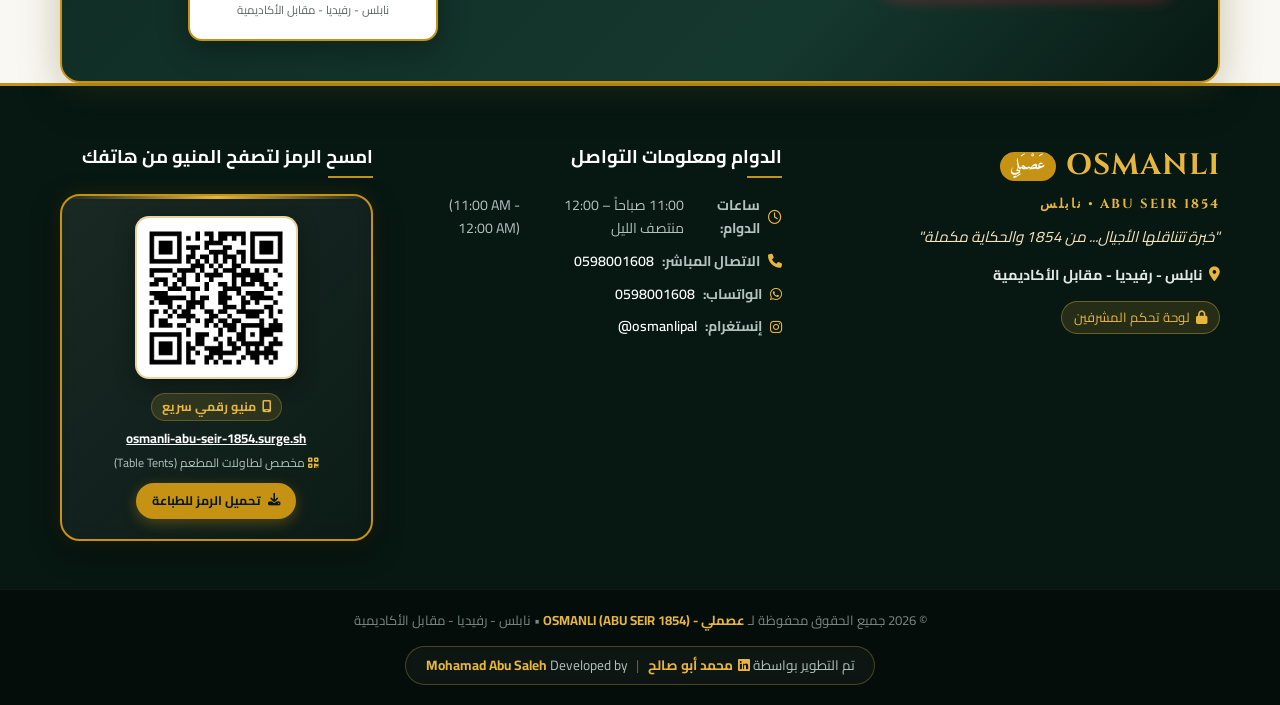
==== commit eb7536f6: "Implement smart review funneling with Google Maps CTA, direct phone call links, and quick share fall" ====
--- a/200.html
+++ b/200.html
@@ -1966,58 +1966,100 @@
   </footer>
 
   <!-- ========================================================
-       نافذة تقييم وملاحظات الزبائن (Private Customer Feedback Modal)
+       نافذة نظام توجيه التقييمات الذكي (Smart Review Funneling Modal)
        ======================================================== -->
   <div class="feedback-modal-overlay" id="feedbackModalOverlay" style="display: none;" onclick="if(event.target === this) closeFeedbackModal();">
     <div class="feedback-modal-dialog">
       <div class="feedback-modal-header">
         <div class="feedback-modal-title-wrap">
           <i class="fa-solid fa-crown gold-icon"></i>
-          <h3>شاركنا رأيك في عصملي ⭐</h3>
+          <h3 id="feedbackModalMainTitle">شاركنا رأيك في عصملي ⭐</h3>
         </div>
         <button type="button" class="feedback-close-btn" onclick="closeFeedbackModal()">&times;</button>
       </div>
-      <form id="feedbackForm" onsubmit="submitFeedbackForm(event)">
-        <div class="feedback-modal-body">
-          <div class="feedback-privacy-note">
-            <i class="fa-solid fa-shield-halved"></i>
-            <span>ملاحظاتك سرية وخاصة تماماً وتصل مباشرة إلى إدارة المطعم.</span>
+
+      <div class="feedback-modal-body">
+        <!-- 1. شريط اختيار عدد النجوم (1 إلى 5) -->
+        <div class="feedback-rating-step">
+          <label class="feedback-form-label">كيف تقيّم تجربتك ومذاق الحلويات في عصملي؟ <span style="color:#ff6b6b;">*</span></label>
+          <div class="star-rating-selector" id="starRatingSelector">
+            <button type="button" class="star-btn active" data-rating="1" title="نجمة واحدة"><i class="fa-solid fa-star"></i></button>
+            <button type="button" class="star-btn active" data-rating="2" title="نجمتان"><i class="fa-solid fa-star"></i></button>
+            <button type="button" class="star-btn active" data-rating="3" title="3 نجوم"><i class="fa-solid fa-star"></i></button>
+            <button type="button" class="star-btn active" data-rating="4" title="4 نجوم"><i class="fa-solid fa-star"></i></button>
+            <button type="button" class="star-btn active" data-rating="5" title="5 نجوم (ممتاز)"><i class="fa-solid fa-star"></i></button>
           </div>
-          
-          <div class="feedback-form-group">
-            <label class="feedback-form-label">تقييمك لتجربتك في عصملي: <span style="color:#ff6b6b;">*</span></label>
-            <div class="star-rating-selector" id="starRatingSelector">
-              <button type="button" class="star-btn active" data-rating="1" title="نجمة واحدة"><i class="fa-solid fa-star"></i></button>
-              <button type="button" class="star-btn active" data-rating="2" title="نجمتان"><i class="fa-solid fa-star"></i></button>
-              <button type="button" class="star-btn active" data-rating="3" title="3 نجوم"><i class="fa-solid fa-star"></i></button>
-              <button type="button" class="star-btn active" data-rating="4" title="4 نجوم"><i class="fa-solid fa-star"></i></button>
-              <button type="button" class="star-btn active" data-rating="5" title="5 نجوم (ممتاز)"><i class="fa-solid fa-star"></i></button>
+          <input type="hidden" id="selectedRating" name="rating" value="5">
+          <span class="rating-text-hint" id="ratingTextHint">ممتاز (5 من 5) ⭐</span>
+        </div>
+
+        <!-- 2. المسار الإيجابي (4 أو 5 نجوم): التوجيه لخرائط جوجل -->
+        <div class="funnel-container funnel-positive" id="positiveFeedbackFunnel">
+          <div class="funnel-positive-card">
+            <div class="funnel-badge-wrap">
+              <span class="funnel-positive-badge"><i class="fa-solid fa-heart gold-icon"></i> سعداء جداً بتجربتك!</span>
             </div>
-            <input type="hidden" id="selectedRating" name="rating" value="5">
-            <span class="rating-text-hint" id="ratingTextHint">ممتاز (5 من 5) ⭐</span>
+            <h4 class="funnel-card-title">يسعدنا مشاركة تقييمك الرائع على خرائط جوجل لدعمنا ⭐</h4>
+            <p class="funnel-card-desc">
+              رأيك الجميل يمنحنا طاقة للاستمرار، ويساعد زوار نابلس وعشاق الكنافة والحلويات على اكتشاف نكهتنا التراثية الأصلية.
+            </p>
+            
+            <a href="https://maps.google.com" 
+               target="_blank" 
+               rel="noopener noreferrer" 
+               class="btn-google-maps-cta" 
+               id="btnGoogleReviewLink"
+               onclick="handleGoogleReviewClick()">
+              <i class="fa-brands fa-google"></i>
+              <span>تقييم عصملي على خرائط Google ⭐⭐⭐⭐⭐</span>
+              <i class="fa-solid fa-arrow-up-right-from-square"></i>
+            </a>
+
+            <div class="funnel-thanks-row">
+              <button type="button" class="btn-cancel-feedback" onclick="closeFeedbackModal()">تم، شكراً لكم ❤️</button>
+            </div>
           </div>
-
-          <div class="feedback-form-group">
-            <label for="feedbackCustomerName" class="feedback-form-label">اسمك الكريم (اختياري):</label>
-            <input type="text" id="feedbackCustomerName" name="customer_name" class="feedback-input" placeholder="اسمك الكريم (اختياري)">
-          </div>
-
-          <div class="feedback-form-group">
-            <label for="feedbackComment" class="feedback-form-label">ملاحظتك أو رأيك: <span style="color:#ff6b6b;">*</span></label>
-            <textarea id="feedbackComment" name="comment" class="feedback-textarea" rows="4" placeholder="شاركنا رأيك في جودة الكنافة، الخدمة، أو أي مقترح تطوير..." required></textarea>
-          </div>
-
-          <div class="feedback-status-msg" id="feedbackStatusMsg" style="display: none;"></div>
         </div>
 
-        <div class="feedback-modal-footer">
-          <button type="button" class="btn-cancel-feedback" onclick="closeFeedbackModal()">إلغاء</button>
-          <button type="submit" class="btn-submit-feedback" id="btnSubmitFeedback">
-            <span>إرسال الرأي</span>
-            <i class="fa-solid fa-paper-plane"></i>
-          </button>
+        <!-- 3. المسار المنخفض (1 أو 2 أو 3 نجوم): ملاحظات سرية داخلية للإدارة -->
+        <div class="funnel-container funnel-negative" id="negativeFeedbackFunnel" style="display: none;">
+          <form id="negativeFeedbackForm" onsubmit="submitNegativeFeedbackForm(event)">
+            <div class="funnel-negative-card">
+              <div class="funnel-badge-wrap">
+                <span class="funnel-negative-badge"><i class="fa-solid fa-hand-holding-heart"></i> نعتذر لعدم رضاك التام</span>
+              </div>
+              <p class="funnel-negative-intro">
+                <strong>نأسف لعدم رضاك التام</strong>، يهمنا جداً سماع ملاحظتك لتحسين الخدمة فوراً.
+              </p>
+              <div class="feedback-confidential-banner">
+                <i class="fa-solid fa-user-shield"></i>
+                <span>ملاحظتك سرية وخاصة 100%، وتصل مباشرة إلى الإدارة العليا لمعالجتها دون أي نشر للعامة.</span>
+              </div>
+
+              <div class="feedback-form-group">
+                <label for="negativeCustName" class="feedback-form-label">اسمك الكريم (اختياري):</label>
+                <input type="text" id="negativeCustName" class="feedback-input" placeholder="اسمك الكريم (اختياري)">
+              </div>
+
+              <div class="feedback-form-group">
+                <label for="negativeCustComment" class="feedback-form-label">ملاحظتك أو سبب عدم الرضا: <span style="color:#ff6b6b;">*</span></label>
+                <textarea id="negativeCustComment" class="feedback-textarea" rows="4" placeholder="نأسف لعدم رضاك التام، يهمنا جداً سماع ملاحظتك لتحسين الخدمة فوراً..." required></textarea>
+              </div>
+
+              <div class="feedback-status-msg" id="negativeFeedbackStatusMsg" style="display: none;"></div>
+
+              <div class="feedback-modal-footer-inside">
+                <button type="button" class="btn-cancel-feedback" onclick="closeFeedbackModal()">إلغاء</button>
+                <button type="submit" class="btn-submit-feedback" id="btnSubmitNegativeFeedback">
+                  <span>إرسال الملاحظة سراً للإدارة</span>
+                  <i class="fa-solid fa-paper-plane"></i>
+                </button>
+              </div>
+            </div>
+          </form>
         </div>
-      </form>
+
+      </div>
     </div>
   </div>
 
--- a/style.css
+++ b/style.css
@@ -2223,6 +2223,139 @@
 }
 
 /* ========================================================
+   نظام توجيه التقييمات الذكي (Review Funneling Styles)
+   ======================================================== */
+.feedback-rating-step {
+  text-align: center;
+  padding-bottom: 1.15rem;
+  margin-bottom: 1.15rem;
+  border-bottom: 1px dashed rgba(212, 175, 55, 0.25);
+}
+.feedback-rating-step .feedback-form-label {
+  font-size: 0.95rem;
+  margin-bottom: 0.65rem;
+}
+.funnel-container {
+  animation: fadeInModal 0.25s ease-out;
+}
+.funnel-positive-card {
+  text-align: center;
+  padding: 0.4rem 0.2rem;
+}
+.funnel-badge-wrap {
+  display: flex;
+  justify-content: center;
+  margin-bottom: 0.75rem;
+}
+.funnel-positive-badge {
+  background: rgba(46, 213, 115, 0.15);
+  border: 1px solid rgba(46, 213, 115, 0.35);
+  color: #2ed573;
+  padding: 5px 16px;
+  border-radius: 50px;
+  font-size: 0.9rem;
+  font-weight: 700;
+  display: inline-flex;
+  align-items: center;
+  gap: 8px;
+}
+.funnel-card-title {
+  color: #f7e7be;
+  font-size: 1.15rem;
+  font-weight: 800;
+  margin: 0 0 0.6rem 0;
+  line-height: 1.45;
+}
+.funnel-card-desc {
+  color: #c4d3ce;
+  font-size: 0.9rem;
+  line-height: 1.6;
+  margin: 0 0 1.35rem 0;
+}
+.btn-google-maps-cta {
+  display: flex;
+  align-items: center;
+  justify-content: center;
+  gap: 12px;
+  width: 100%;
+  padding: 14px 20px;
+  background: linear-gradient(135deg, #d4af37 0%, #b8860b 100%);
+  color: #071712 !important;
+  font-size: 1.05rem;
+  font-weight: 800;
+  border-radius: 12px;
+  text-decoration: none !important;
+  box-shadow: 0 6px 20px rgba(212, 175, 55, 0.35);
+  transition: all 0.25s ease;
+  box-sizing: border-box;
+}
+.btn-google-maps-cta:hover {
+  background: linear-gradient(135deg, #f7e7be 0%, #d4af37 100%);
+  transform: translateY(-2px);
+  box-shadow: 0 10px 25px rgba(212, 175, 55, 0.55);
+}
+.btn-google-maps-cta i.fa-google {
+  font-size: 1.3rem;
+  color: #071712;
+}
+.btn-google-maps-cta i.fa-arrow-up-right-from-square {
+  font-size: 0.9rem;
+  opacity: 0.8;
+}
+.funnel-thanks-row {
+  display: flex;
+  justify-content: center;
+  margin-top: 1rem;
+}
+.funnel-negative-card {
+  padding: 0.2rem 0;
+}
+.funnel-negative-badge {
+  background: rgba(255, 170, 0, 0.15);
+  border: 1px solid rgba(255, 170, 0, 0.35);
+  color: #ffa502;
+  padding: 5px 16px;
+  border-radius: 50px;
+  font-size: 0.9rem;
+  font-weight: 700;
+  display: inline-flex;
+  align-items: center;
+  gap: 8px;
+}
+.funnel-negative-intro {
+  color: #f7e7be;
+  font-size: 0.92rem;
+  margin: 0.4rem 0 0.9rem;
+  line-height: 1.5;
+  text-align: center;
+}
+.feedback-confidential-banner {
+  background: rgba(4, 13, 10, 0.65);
+  border: 1px solid rgba(212, 175, 55, 0.3);
+  padding: 10px 14px;
+  border-radius: 10px;
+  font-size: 0.84rem;
+  color: #c4d3ce;
+  display: flex;
+  align-items: center;
+  gap: 10px;
+  margin-bottom: 1.15rem;
+}
+.feedback-confidential-banner i {
+  color: var(--color-gold);
+  font-size: 1.15rem;
+  flex-shrink: 0;
+}
+.feedback-modal-footer-inside {
+  display: flex;
+  justify-content: flex-end;
+  gap: 12px;
+  margin-top: 1.25rem;
+  padding-top: 1rem;
+  border-top: 1px solid rgba(212, 175, 55, 0.15);
+}
+
+/* ========================================================
    صندوق التنبيه العائم السريع (Toast Notification)
    ======================================================== */
 .toast-notification {
@@ -2281,6 +2414,7 @@
   }
   .feedback-modal-dialog {
     border-radius: 16px;
+    margin: 1rem;
   }
   .feedback-modal-header {
     padding: 1rem 1.2rem;
@@ -2288,15 +2422,21 @@
   .feedback-modal-body {
     padding: 1.2rem;
   }
-  .feedback-modal-footer {
-    padding: 1rem 1.2rem;
+  .feedback-modal-footer,
+  .feedback-modal-footer-inside {
+    padding: 1rem 0;
     flex-direction: column-reverse;
   }
-  .feedback-modal-footer button {
+  .feedback-modal-footer button,
+  .feedback-modal-footer-inside button {
     width: 100%;
     min-height: 48px;
     justify-content: center;
   }
-}
-
-
+  .btn-google-maps-cta {
+    font-size: 0.92rem;
+    padding: 12px 14px;
+  }
+}
+
+
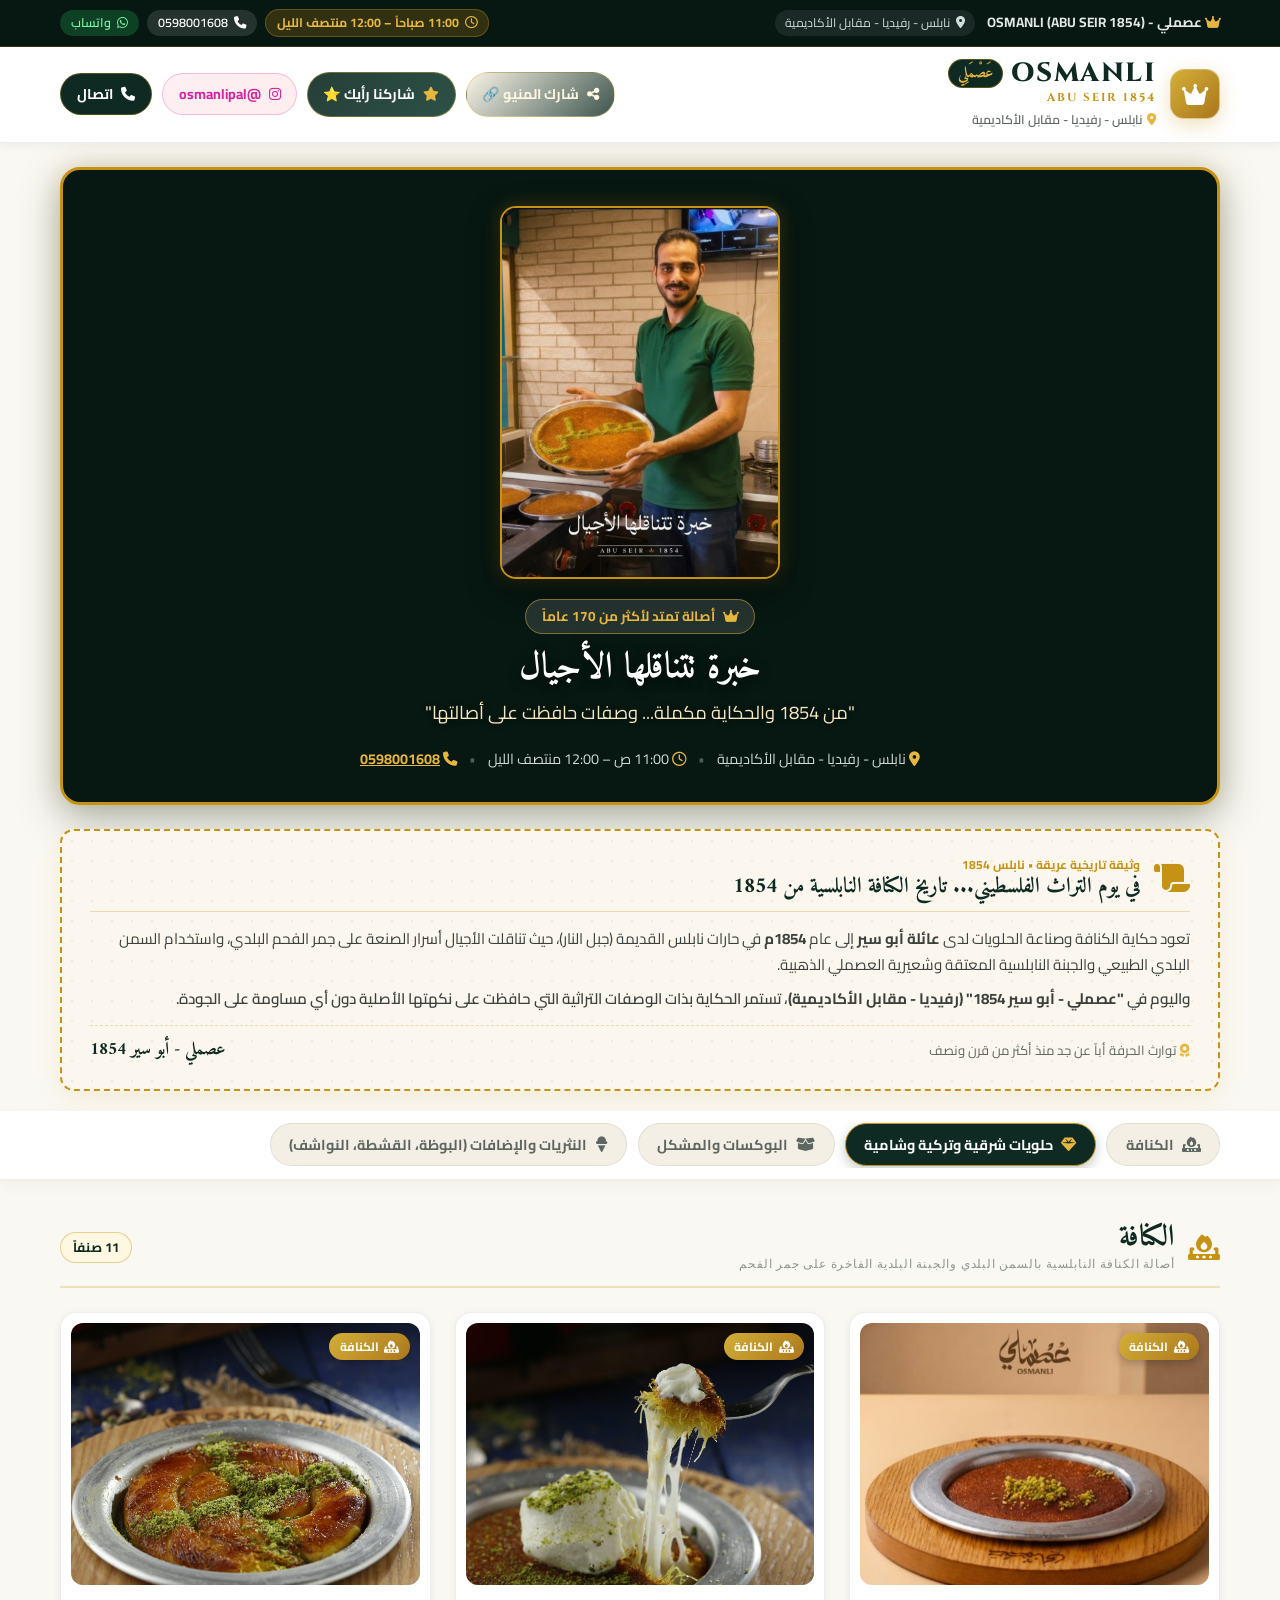
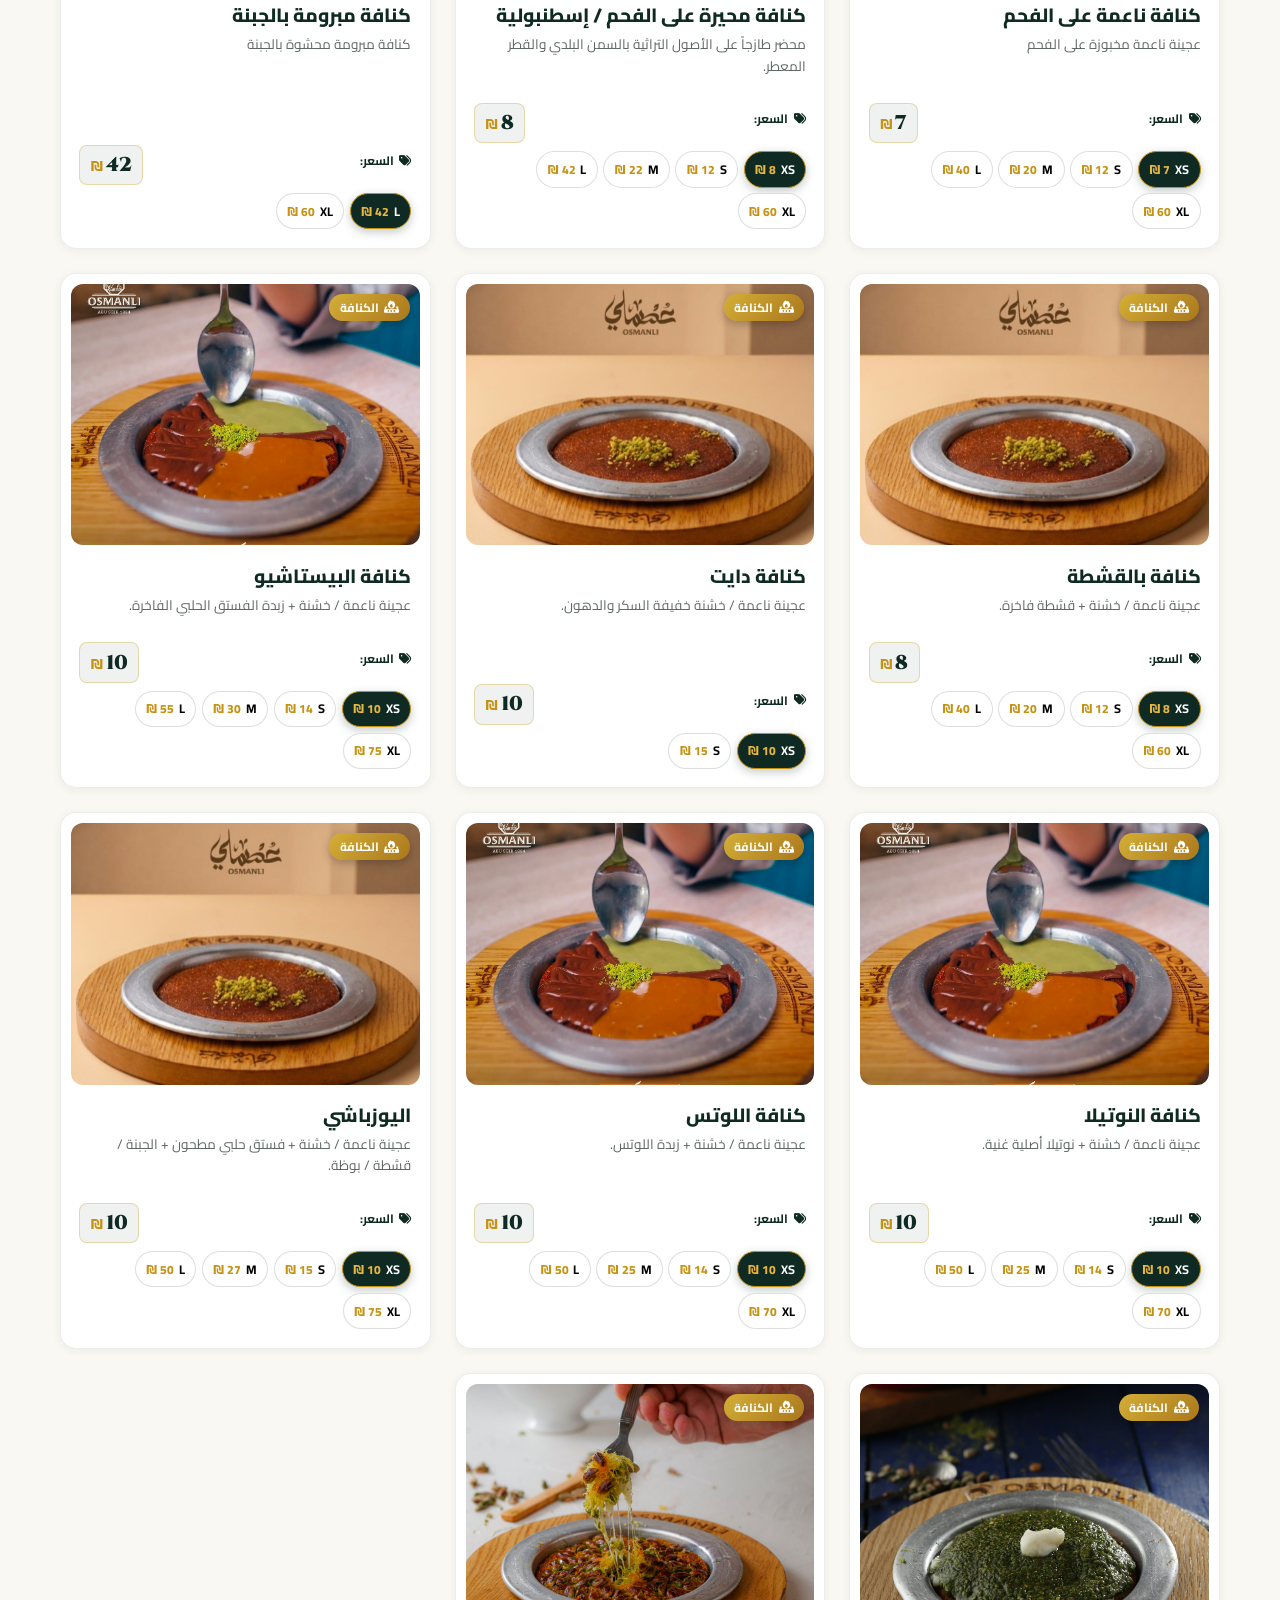
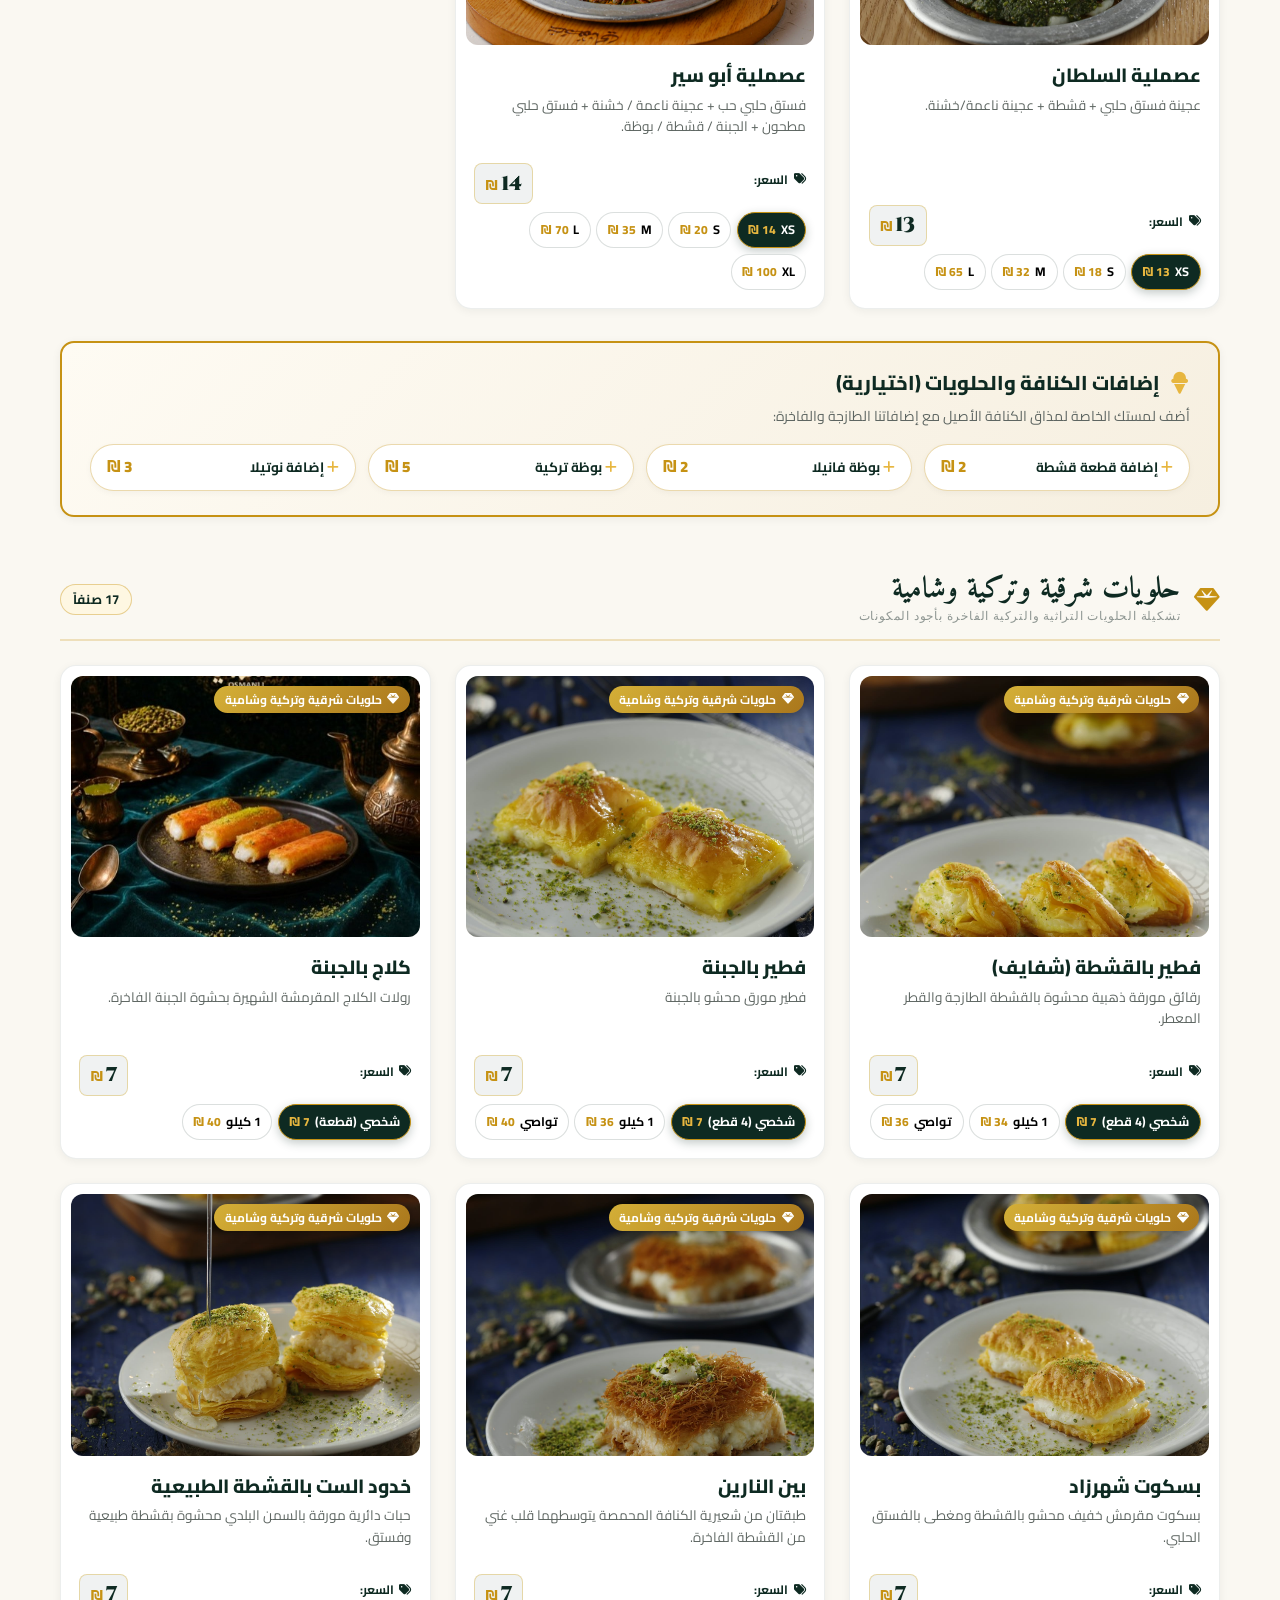
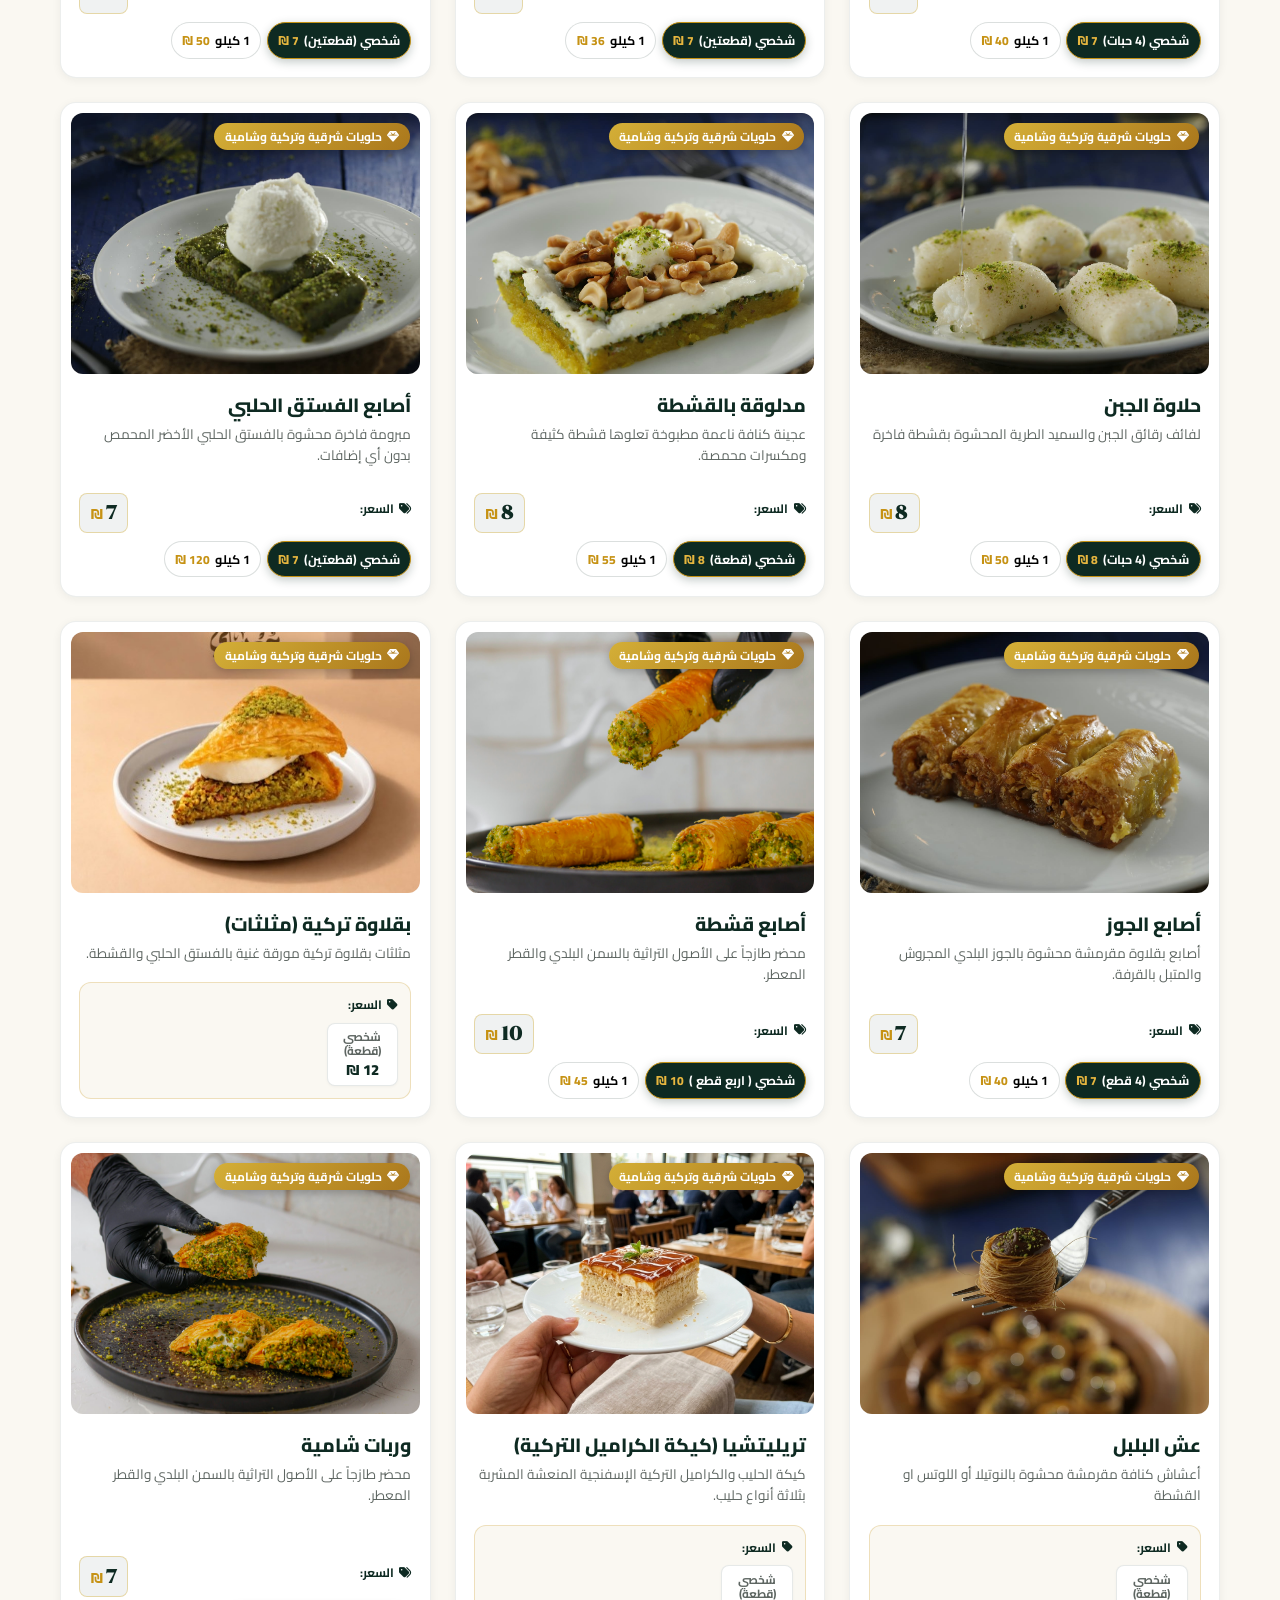
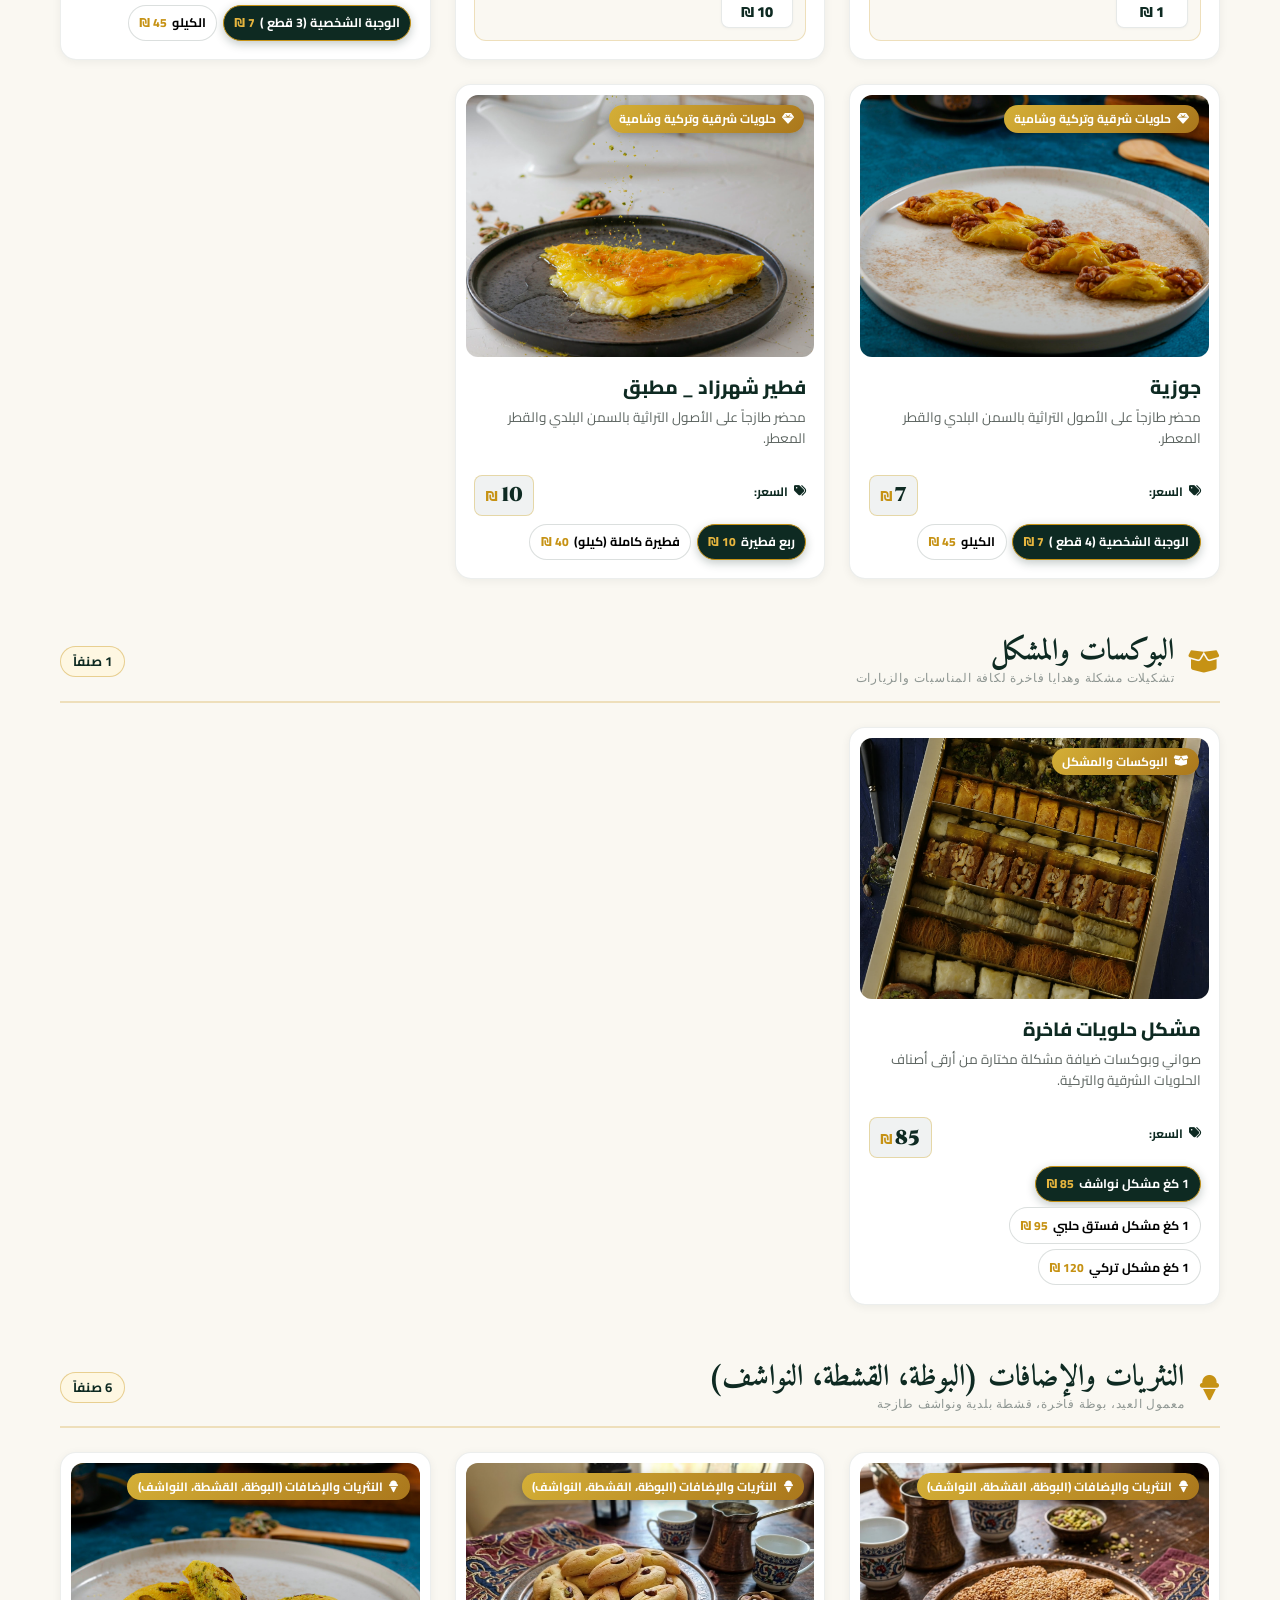
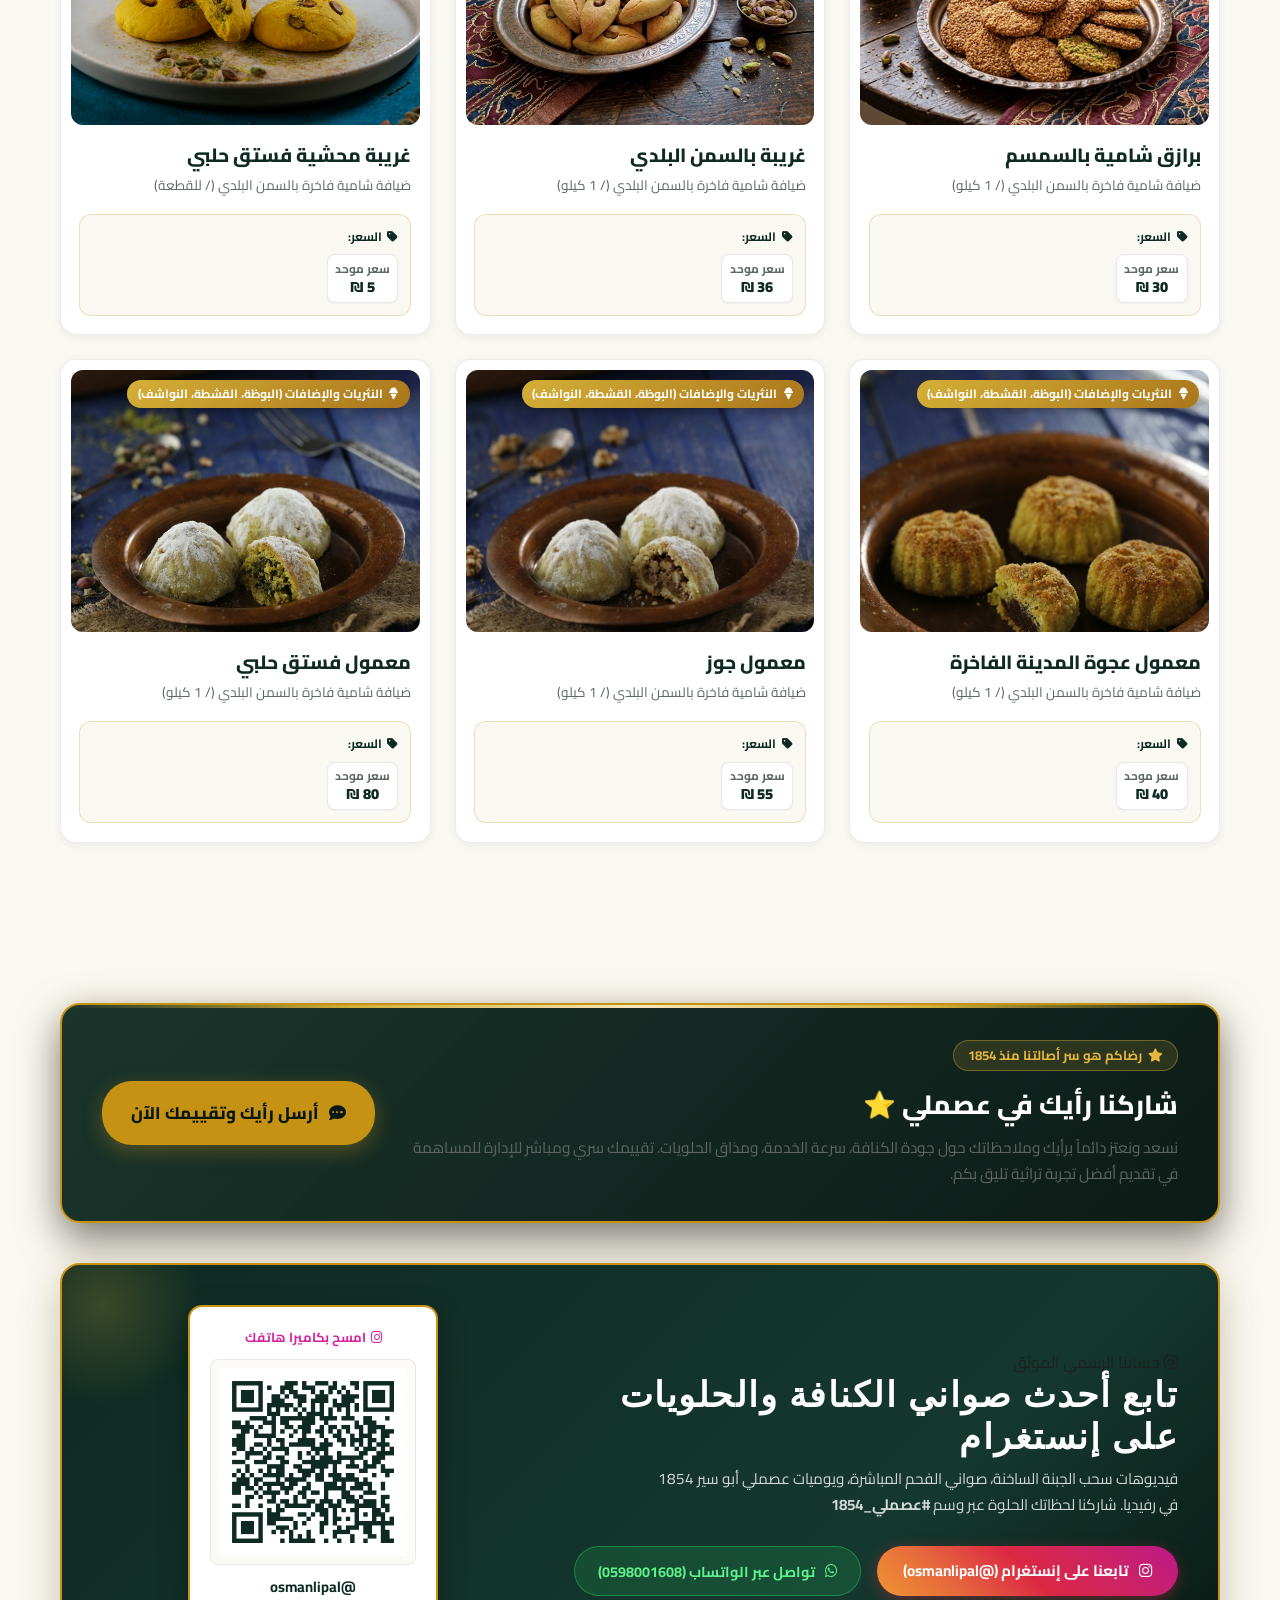
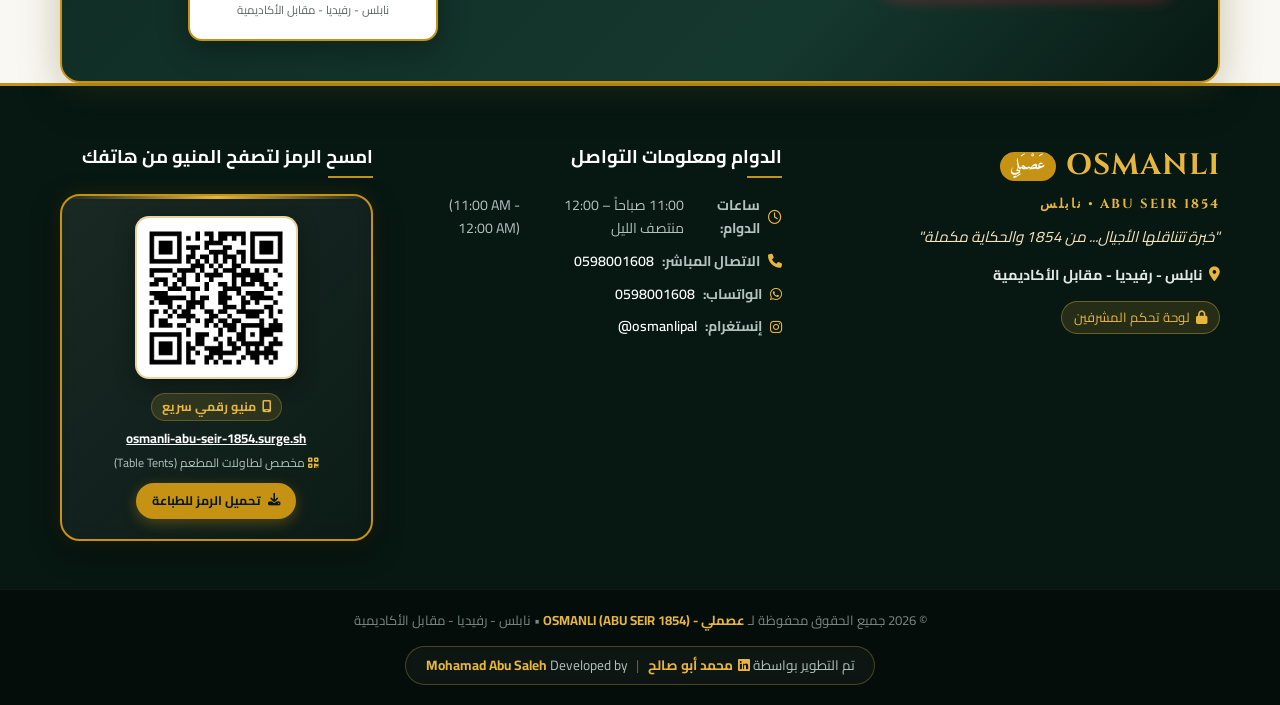
==== commit 380741f4: "Remove 2kg size option, recalculate prices, and update dish image" ====
--- a/200.html
+++ b/200.html
@@ -254,15 +254,6 @@
                             </button>
                                                       <button type="button" 
                                     class="size-choice-chip " 
-                                    data-price="40" 
-                                    data-target="price-display-1"
-                                    title="2 كغ: 40 ₪"
-                                    aria-pressed="false">
-                              <span class="chip-size-title">2 كغ</span>
-                              <span class="chip-size-cost">40 ₪</span>
-                            </button>
-                                                      <button type="button" 
-                                    class="size-choice-chip " 
                                     data-price="60" 
                                     data-target="price-display-1"
                                     title="XL: 60 ₪"
@@ -356,26 +347,17 @@
                         <div class="pricing-top-row">
                           <span class="pricing-label"><i class="fa-solid fa-tags"></i> السعر:</span>
                           <div class="selected-price-display" title="السعر الحالي للحجم المحدد">
-                            <span class="price-val" id="price-display-3">40</span>
+                            <span class="price-val" id="price-display-3">42</span>
                             <span class="price-curr">₪</span>
                           </div>
                         </div>
                         <div class="size-chips-wrapper" role="radiogroup" aria-label="أحجام كنافة مبرومة بالجبنة">
                                                       <button type="button" 
                                     class="size-choice-chip active" 
-                                    data-price="40" 
-                                    data-target="price-display-3"
-                                    title="2 كغ: 40 ₪"
-                                    aria-pressed="true">
-                              <span class="chip-size-title">2 كغ</span>
-                              <span class="chip-size-cost">40 ₪</span>
-                            </button>
-                                                      <button type="button" 
-                                    class="size-choice-chip " 
                                     data-price="42" 
                                     data-target="price-display-3"
                                     title="L: 42 ₪"
-                                    aria-pressed="false">
+                                    aria-pressed="true">
                               <span class="chip-size-title">L</span>
                               <span class="chip-size-cost">42 ₪</span>
                             </button>
@@ -753,15 +735,6 @@
                             </button>
                                                       <button type="button" 
                                     class="size-choice-chip " 
-                                    data-price="45" 
-                                    data-target="price-display-9"
-                                    title="2 كغ: 45 ₪"
-                                    aria-pressed="false">
-                              <span class="chip-size-title">2 كغ</span>
-                              <span class="chip-size-cost">45 ₪</span>
-                            </button>
-                                                      <button type="button" 
-                                    class="size-choice-chip " 
                                     data-price="50" 
                                     data-target="price-display-9"
                                     title="L: 50 ₪"
@@ -886,15 +859,6 @@
                                     aria-pressed="false">
                               <span class="chip-size-title">M</span>
                               <span class="chip-size-cost">35 ₪</span>
-                            </button>
-                                                      <button type="button" 
-                                    class="size-choice-chip " 
-                                    data-price="65" 
-                                    data-target="price-display-11"
-                                    title="2 كغ: 65 ₪"
-                                    aria-pressed="false">
-                              <span class="chip-size-title">2 كغ</span>
-                              <span class="chip-size-cost">65 ₪</span>
                             </button>
                                                       <button type="button" 
                                     class="size-choice-chip " 
@@ -1785,7 +1749,7 @@
                 </article>
                                               <article class="menu-card">
                   <div class="card-media-wrapper">
-                    <img src="images/shahrazad_biscuit.jpg" alt="معمول جوز" class="card-img" loading="lazy" onerror="this.src='images/knafeh_charcoal.jpg'">
+                    <img src="uploads/dish_6acbb2c4f04d1_1791734468.jpg" alt="معمول جوز" class="card-img" loading="lazy" onerror="this.src='images/knafeh_charcoal.jpg'">
                     <span class="card-badge"><i class="fa-solid fa-ice-cream"></i> النثريات والإضافات (البوظة، القشطة، النواشف)</span>
                   </div>
                   <div class="card-body">
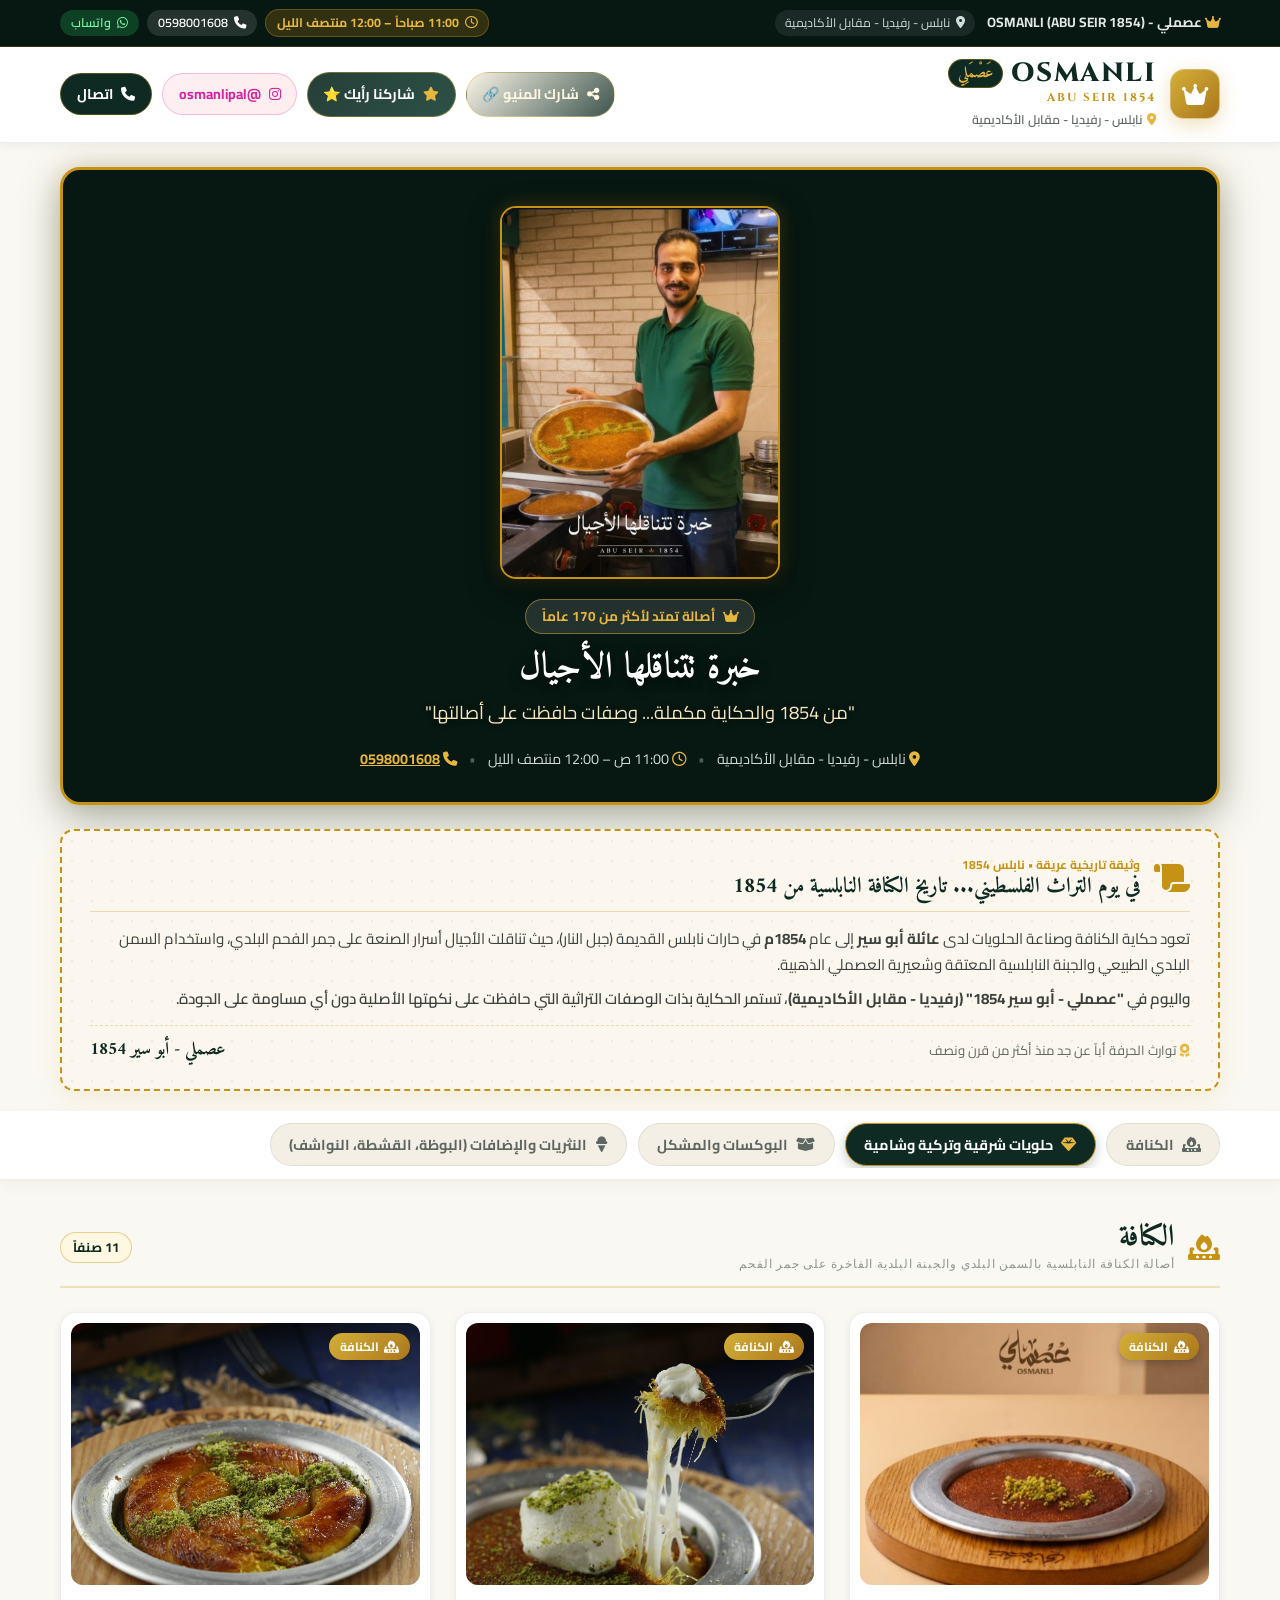
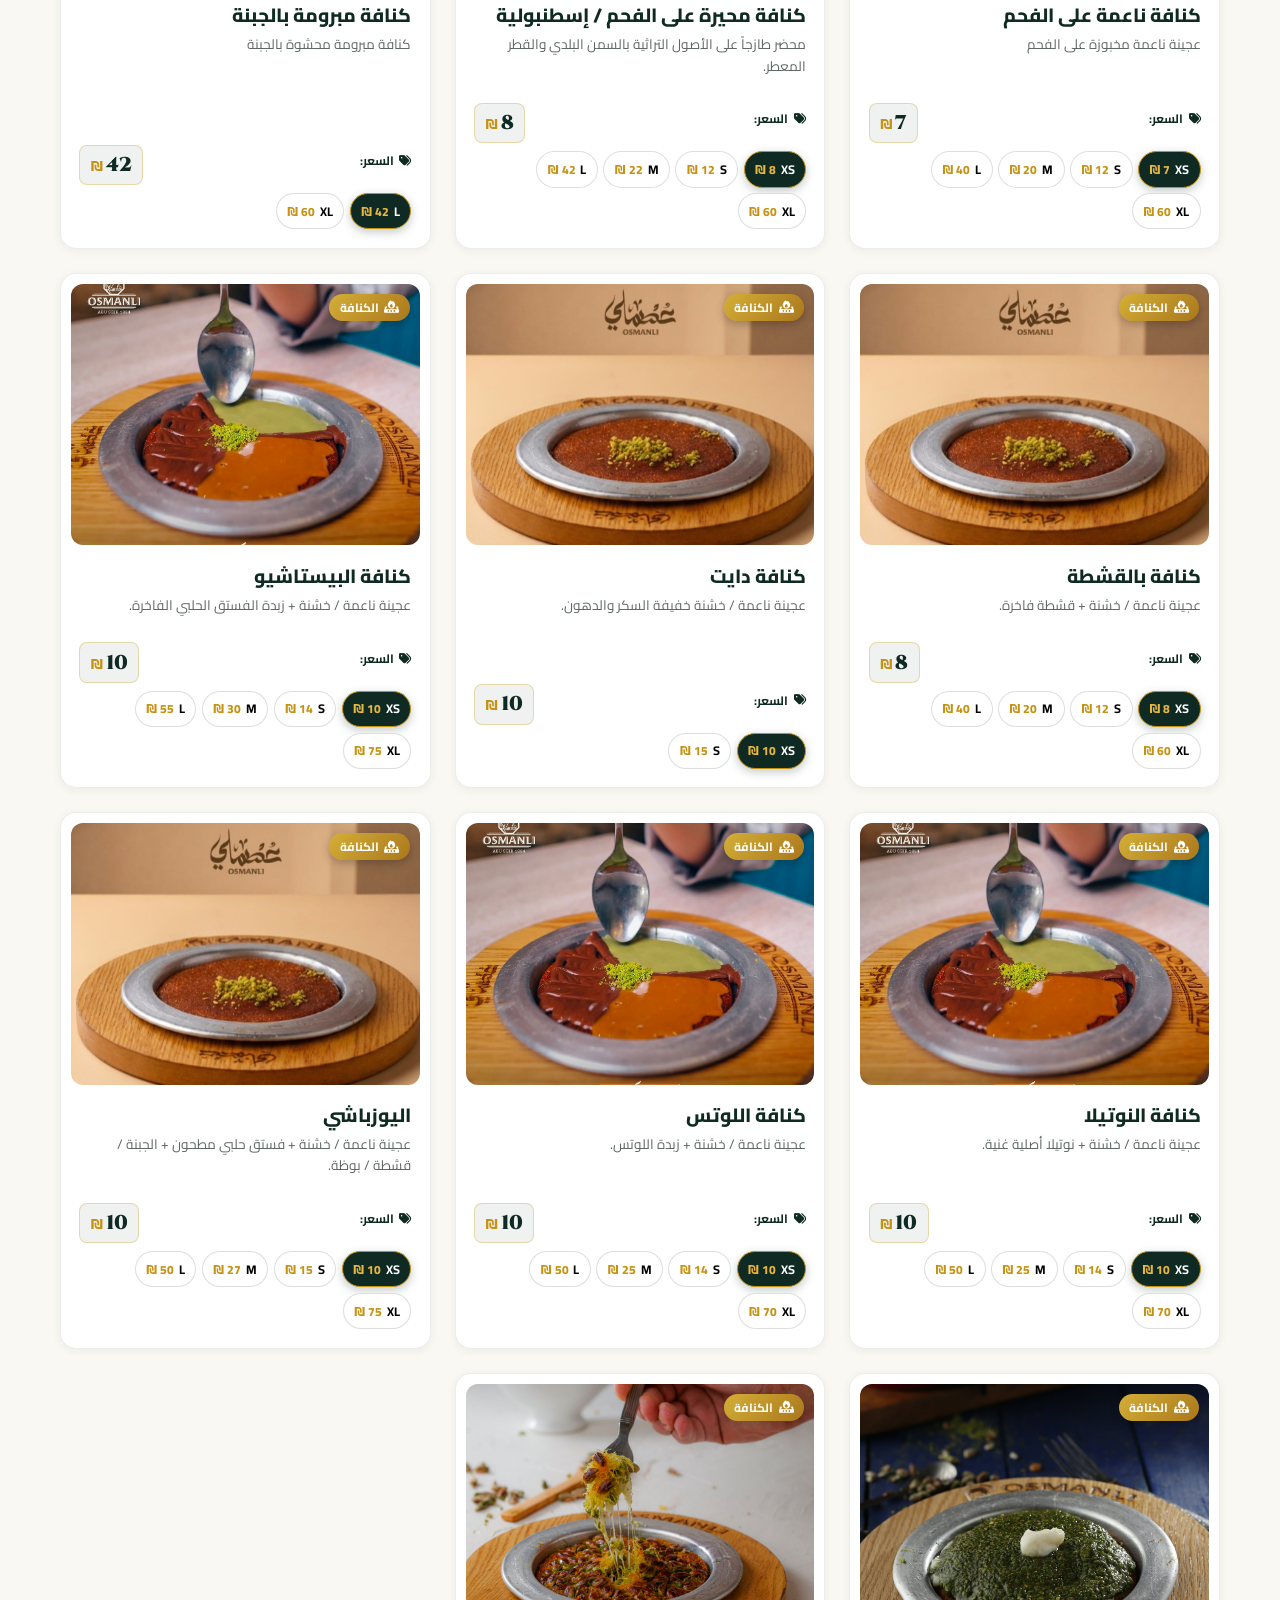
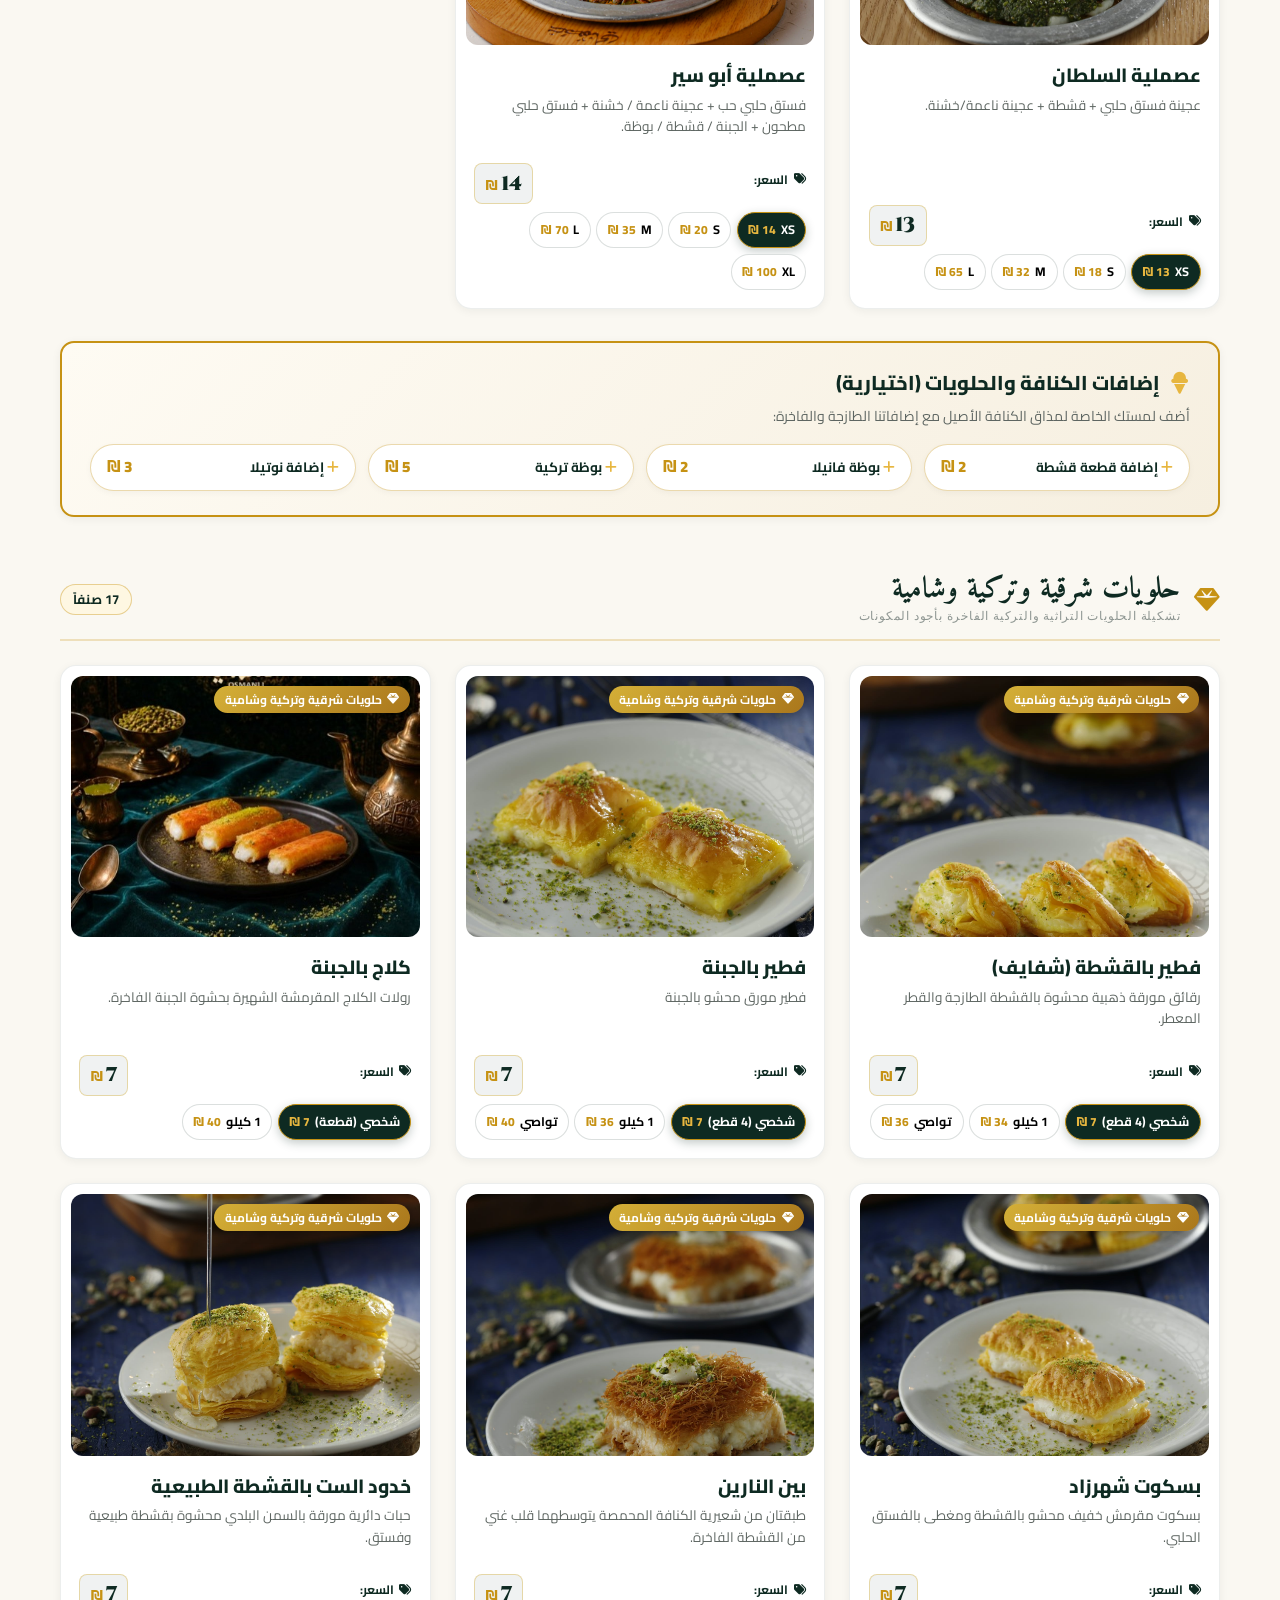
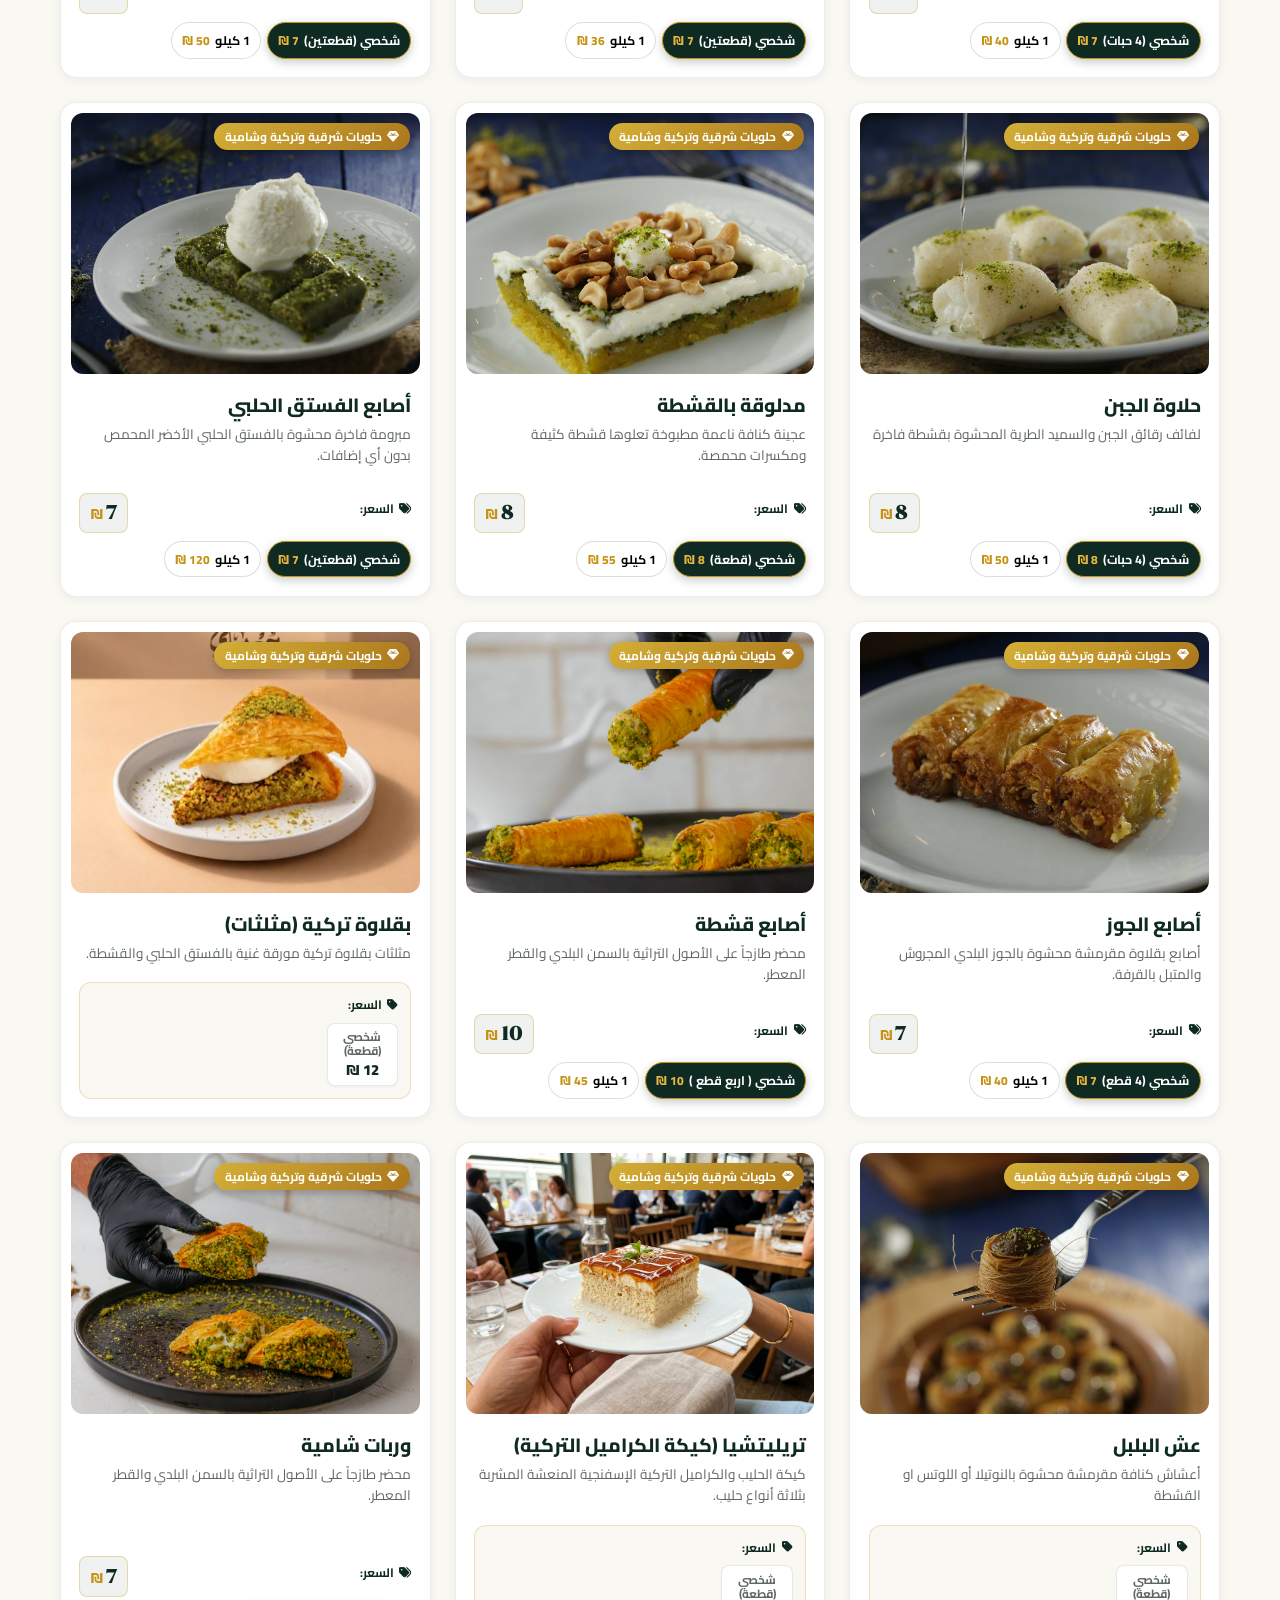
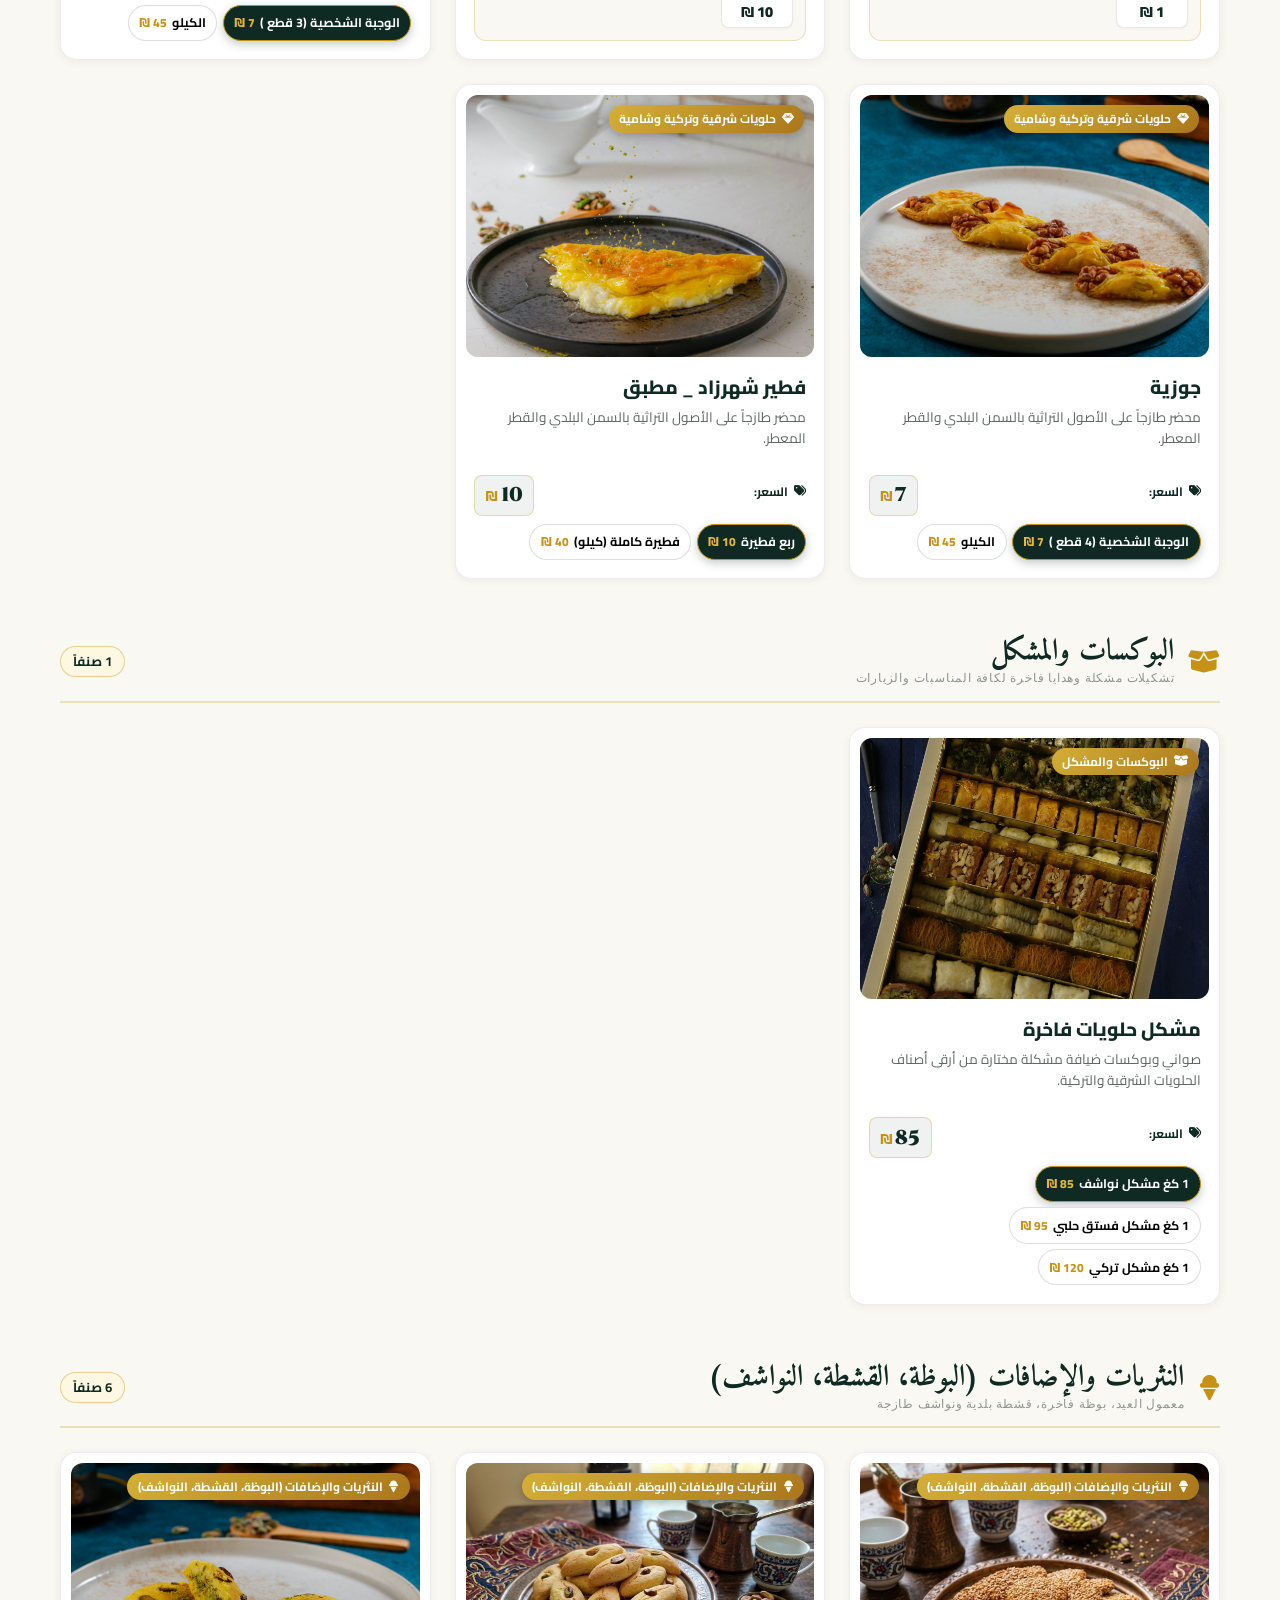
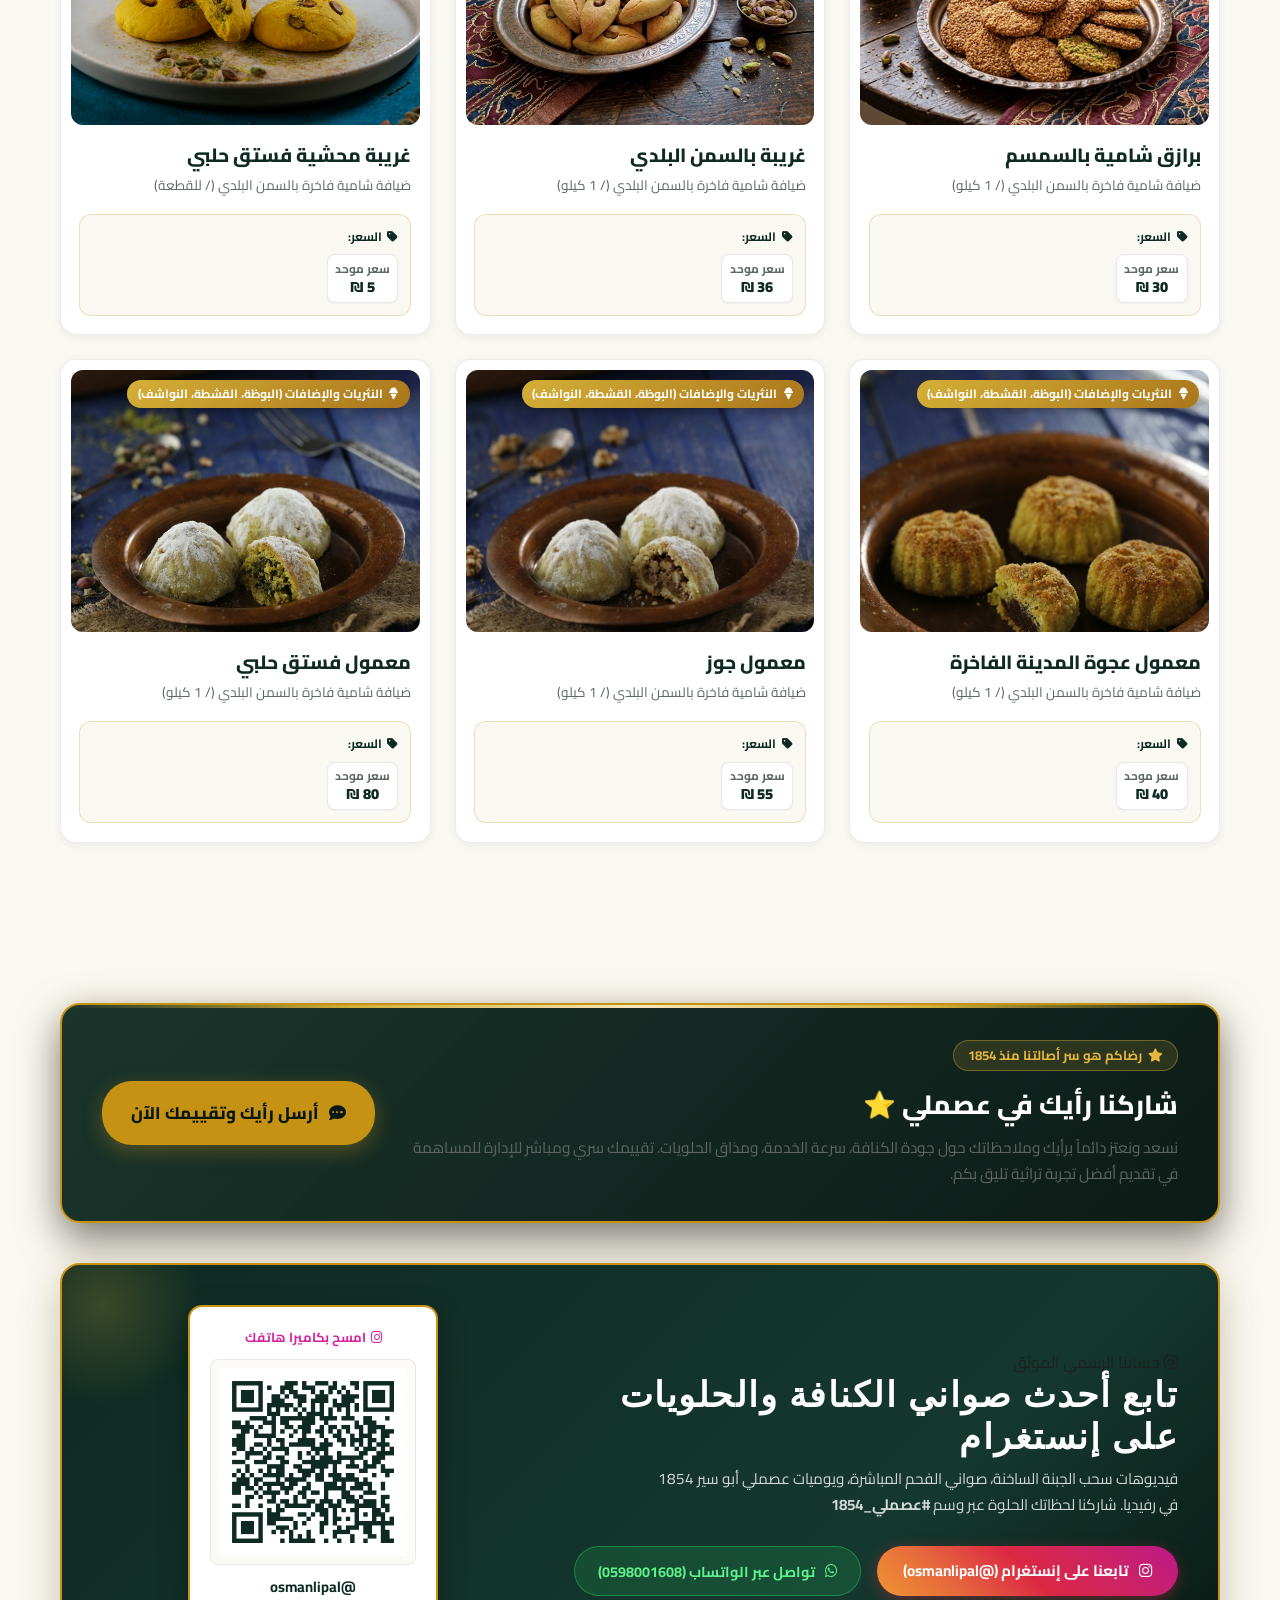
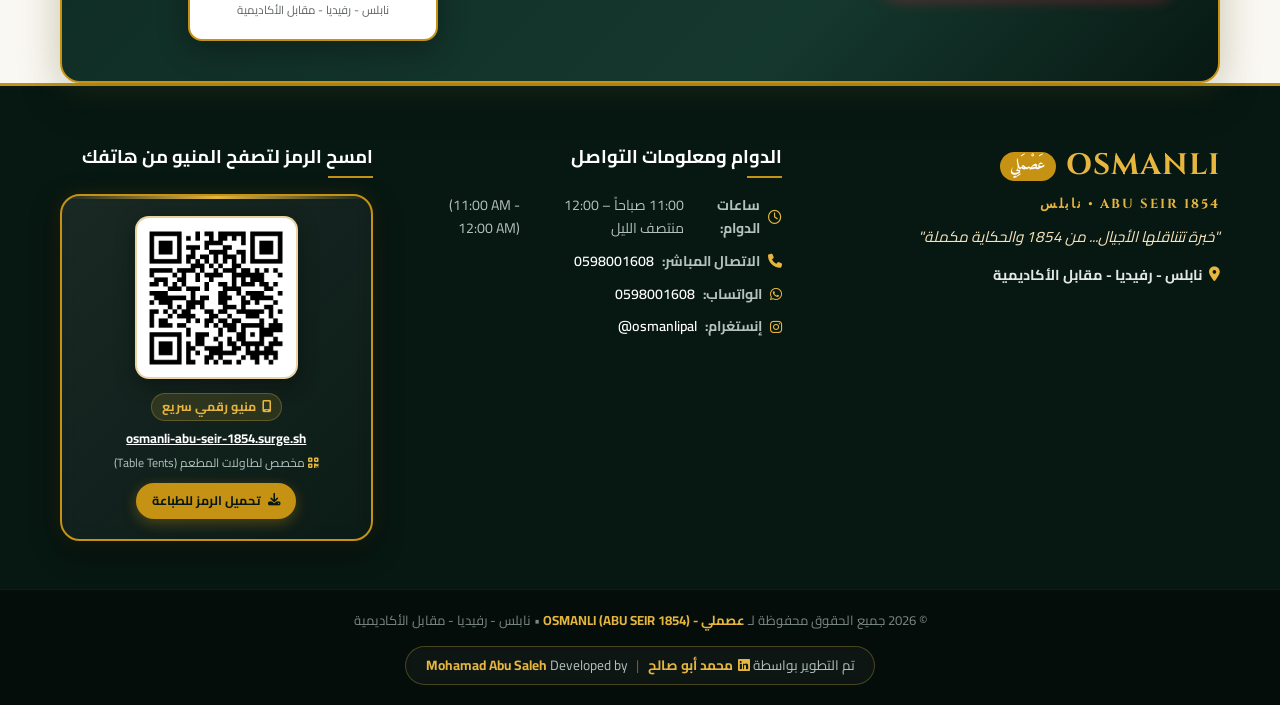
==== commit 8b00a39d: "Final cleanup: remove admin panel button from public UI" ====
--- a/200.html
+++ b/200.html
@@ -19,23 +19,6 @@
 
   <link rel="stylesheet" href="style.css">
   <style>
-    .admin-access-badge {
-      display: inline-flex;
-      align-items: center;
-      gap: 6px;
-      background: rgba(212, 175, 55, 0.15);
-      border: 1px solid rgba(212, 175, 55, 0.4);
-      color: var(--color-gold-bright);
-      padding: 5px 12px;
-      border-radius: 20px;
-      text-decoration: none;
-      font-size: 0.82rem;
-      transition: all 0.2s;
-    }
-    .admin-access-badge:hover {
-      background: var(--color-gold);
-      color: #071712;
-    }
     .db-warning-banner {
       background: rgba(220, 53, 69, 0.2);
       border: 1px solid #dc3545;
@@ -1873,12 +1856,6 @@
         <p class="footer-since">ABU SEIR 1854 • نابلس</p>
         <p class="footer-quote">"خبرة تتناقلها الأجيال... من 1854 والحكاية مكملة"</p>
         <p class="footer-location"><i class="fa-solid fa-location-dot gold-icon"></i> <strong>نابلس - رفيديا - مقابل الأكاديمية</strong></p>
-        <div style="margin-top: 15px;">
-          <a href="login.php" class="admin-access-badge" title="بوابة إدارة المنيو للمشرفين">
-            <i class="fa-solid fa-lock"></i>
-            <span>لوحة تحكم المشرفين</span>
-          </a>
-        </div>
       </div>
 
       <div class="footer-contact">
